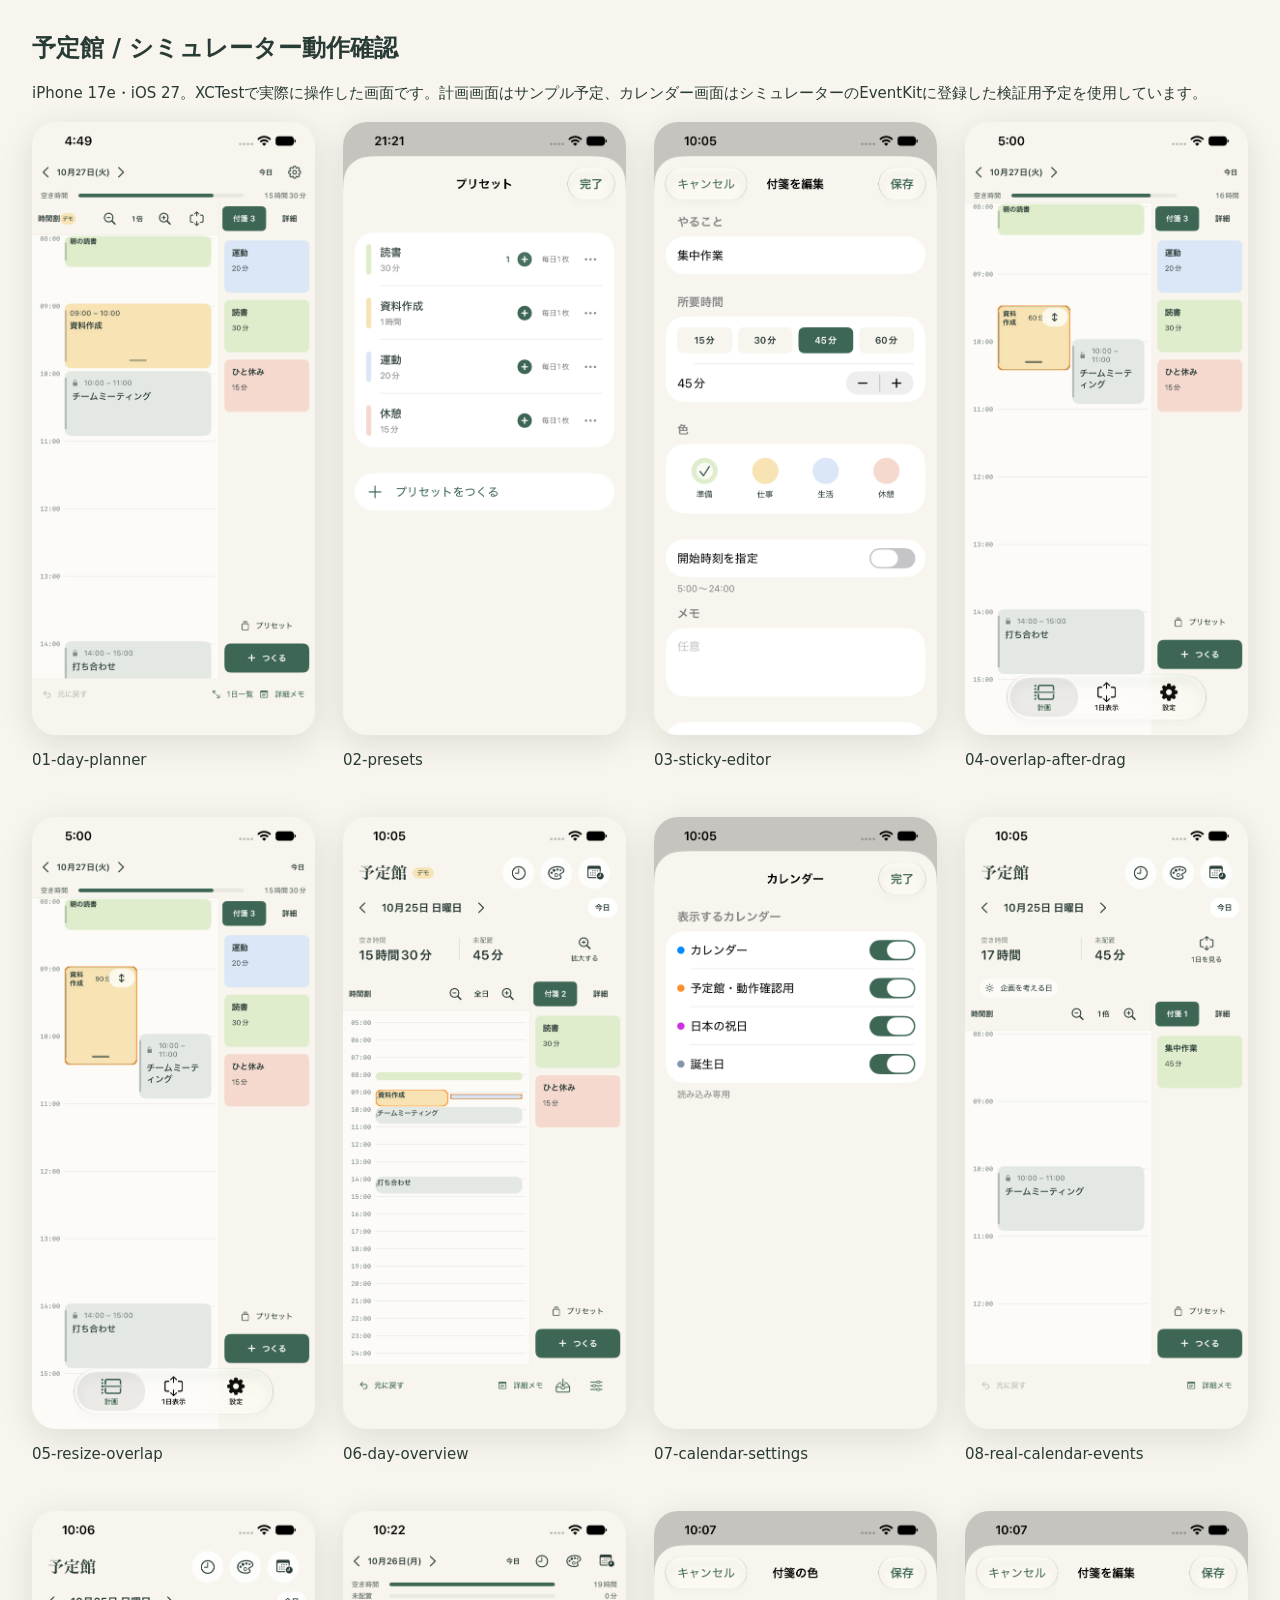
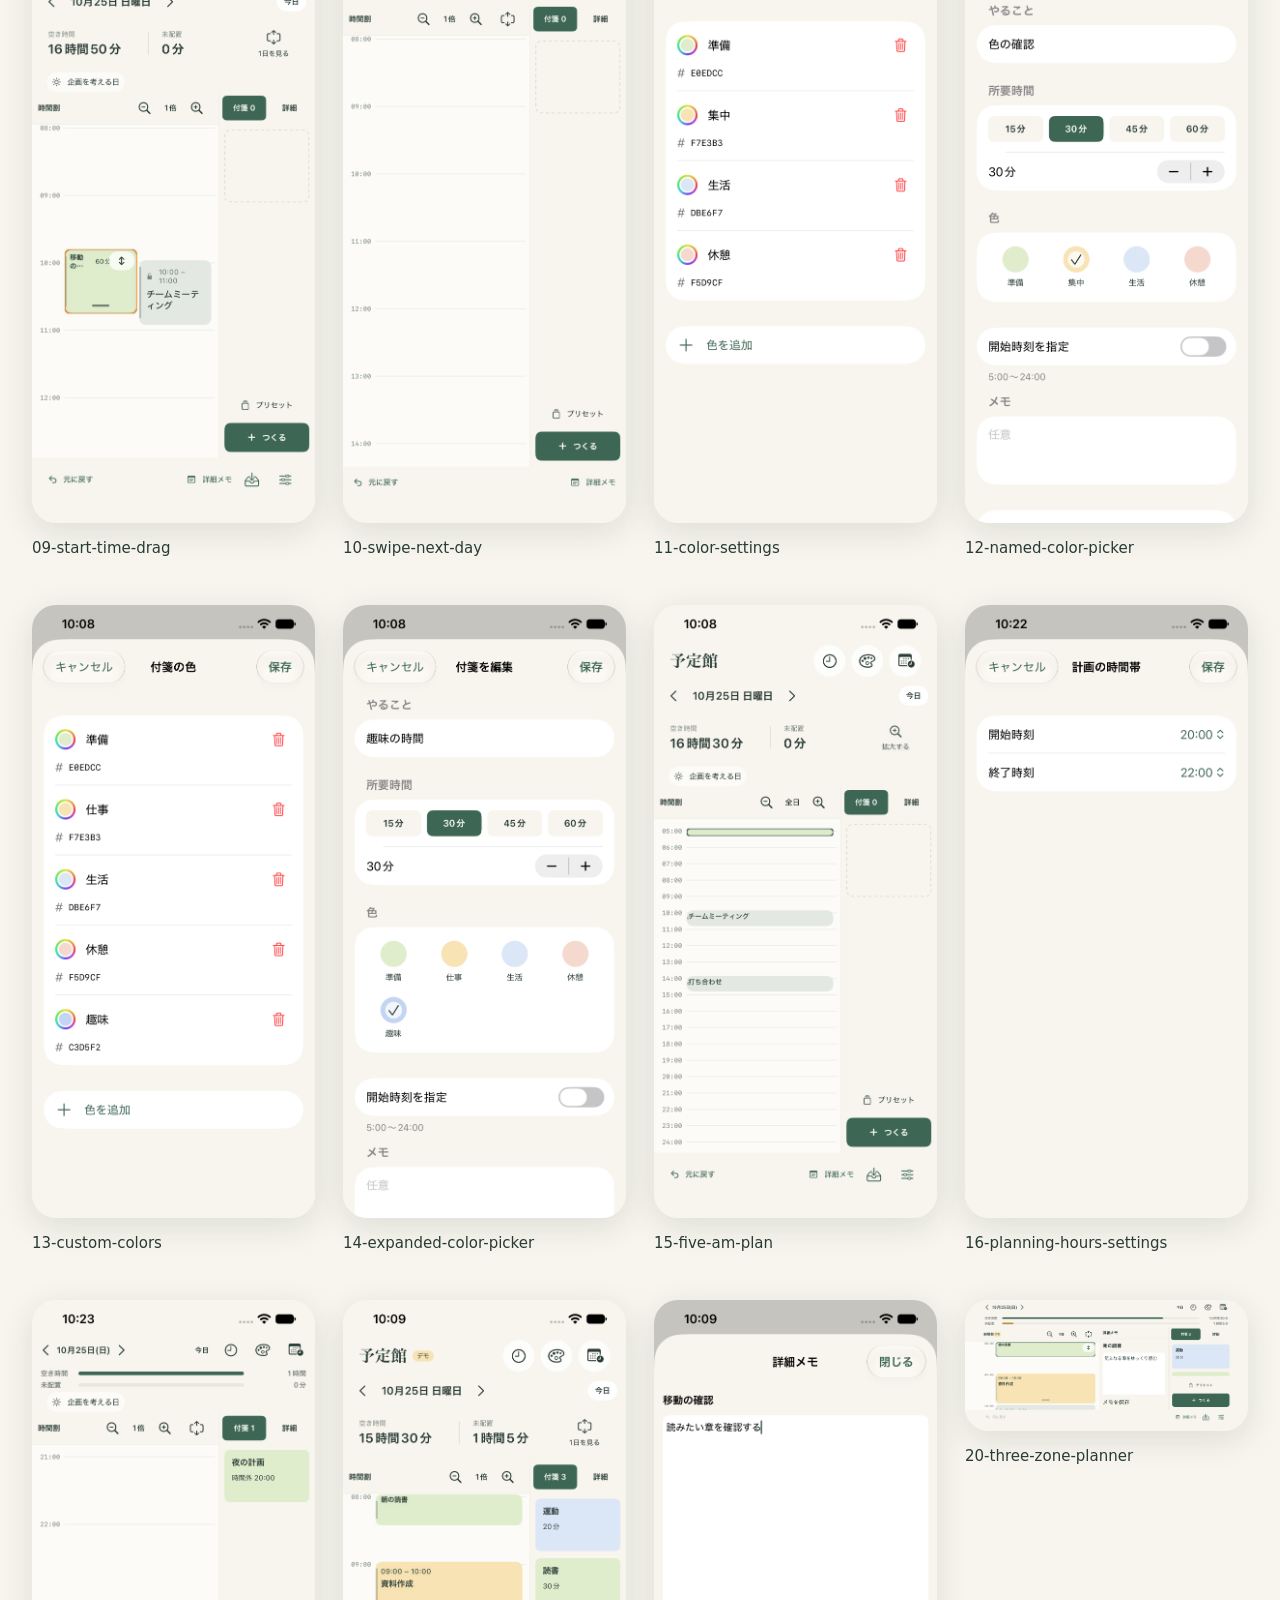
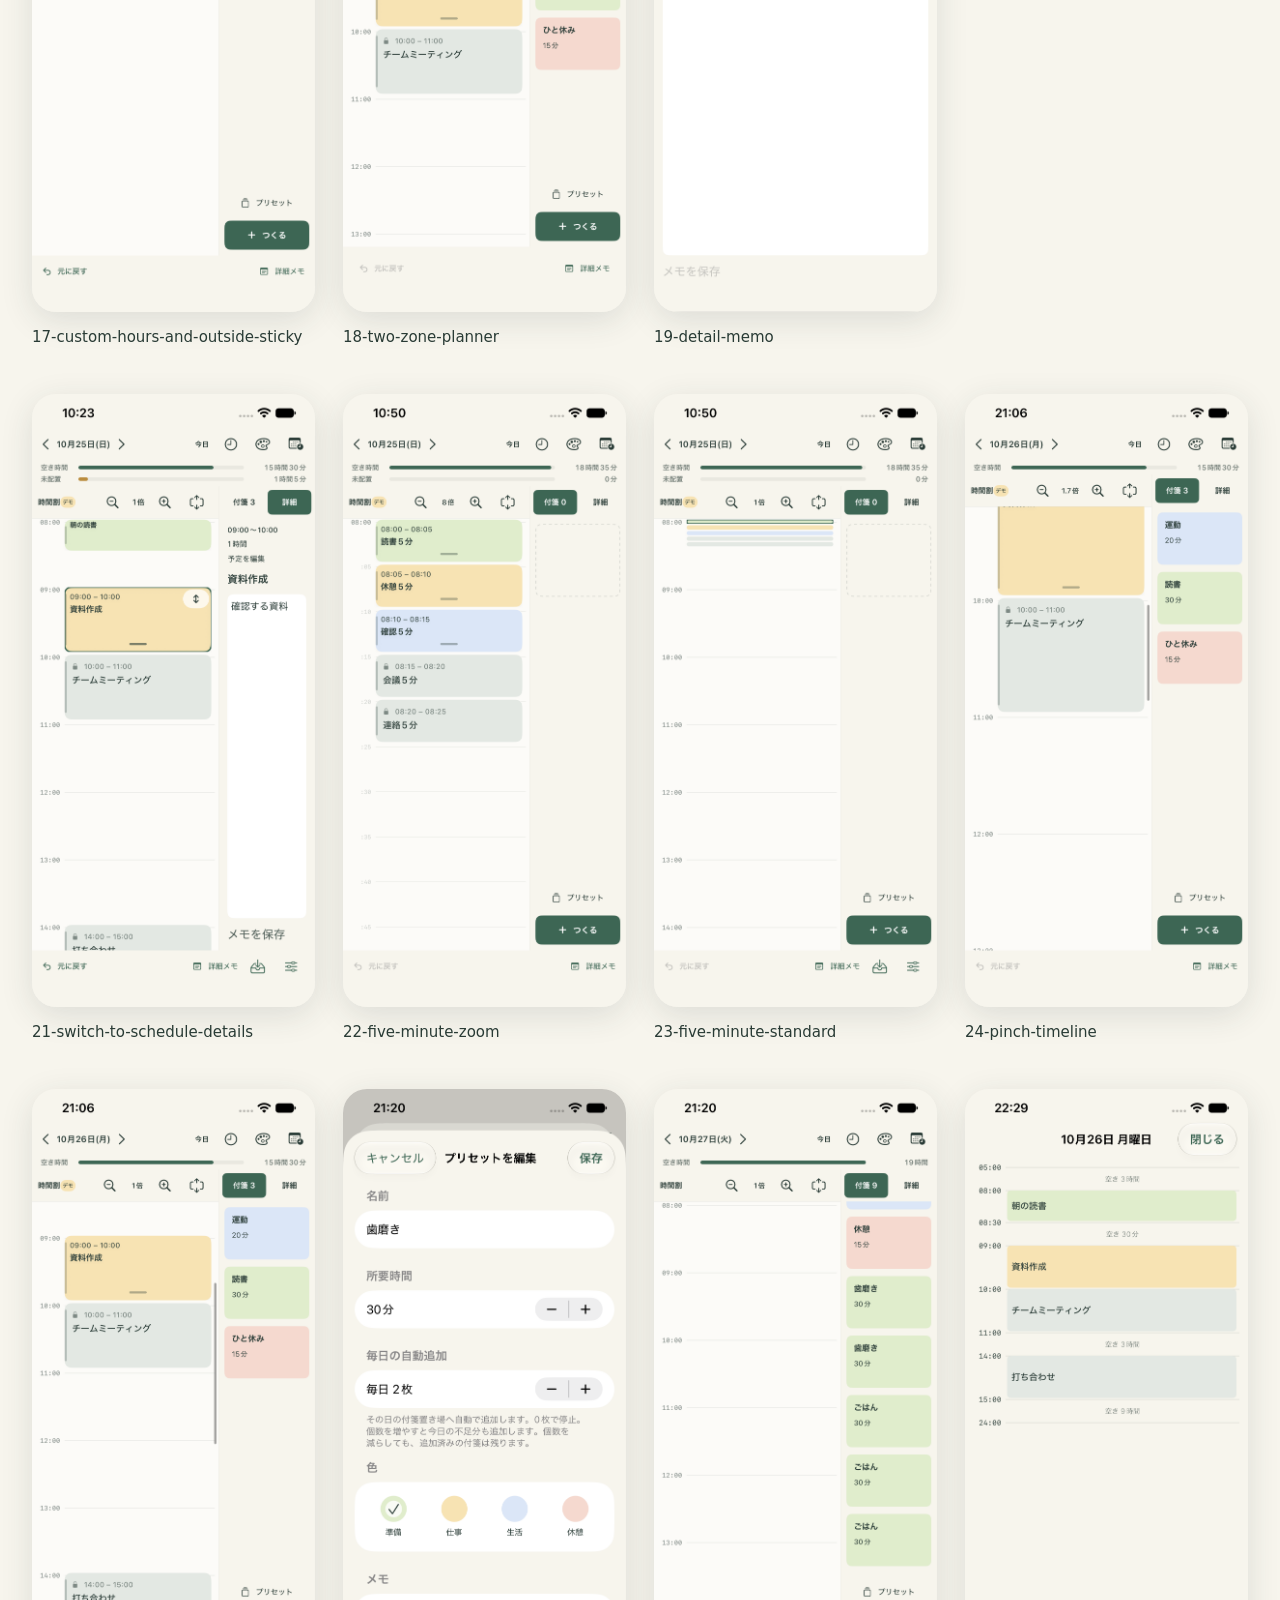
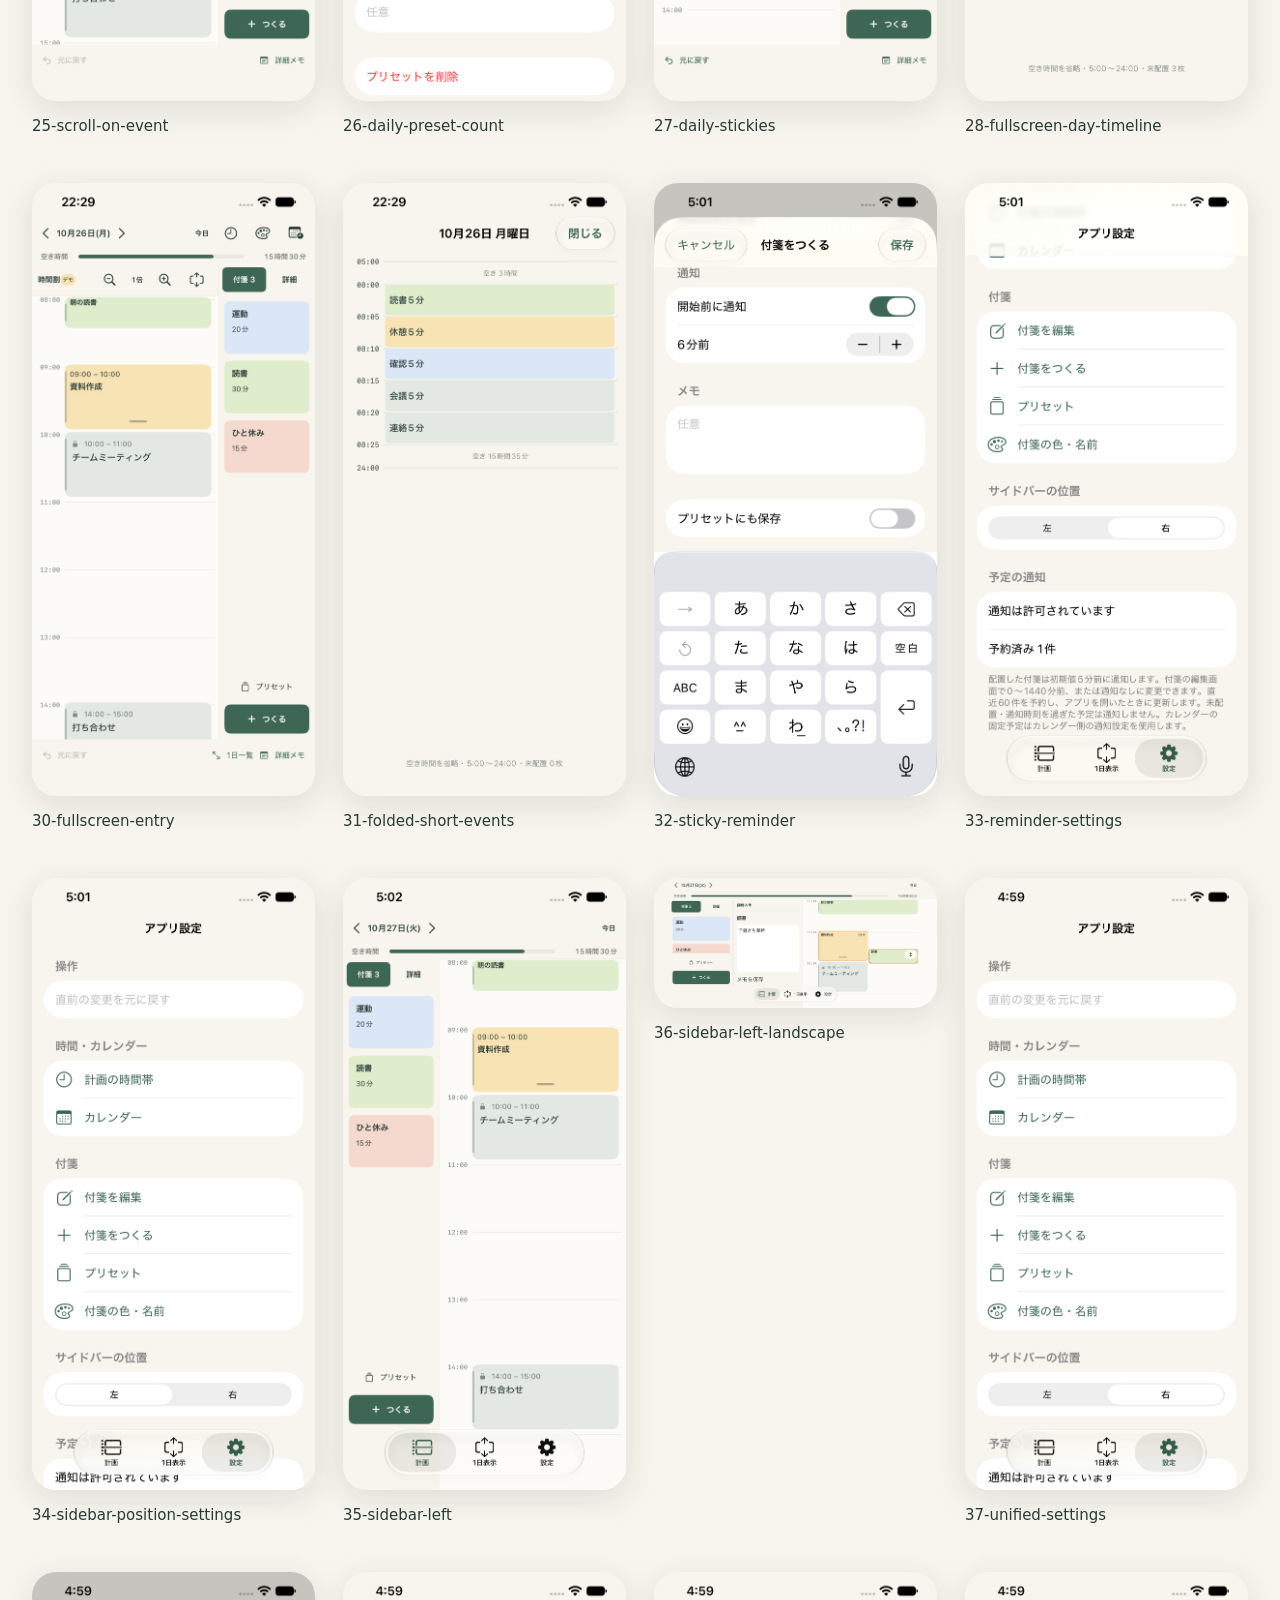
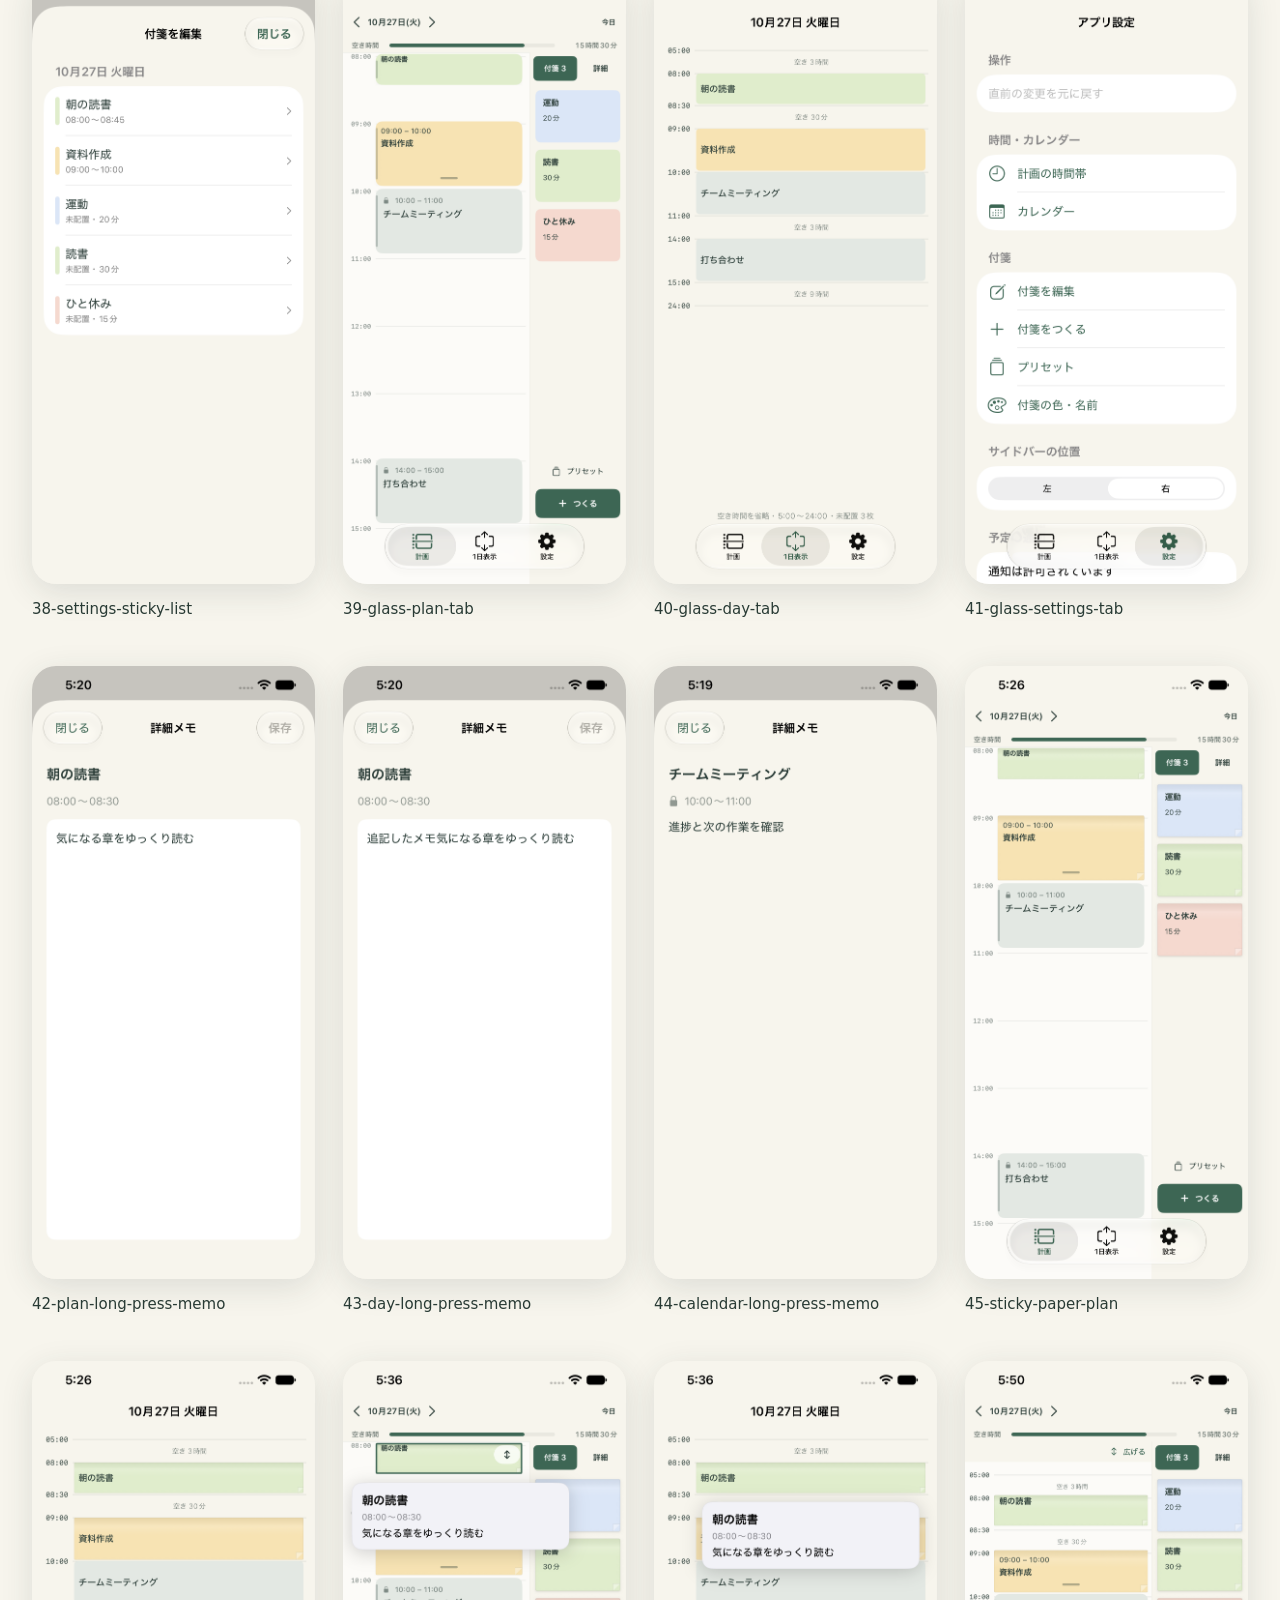
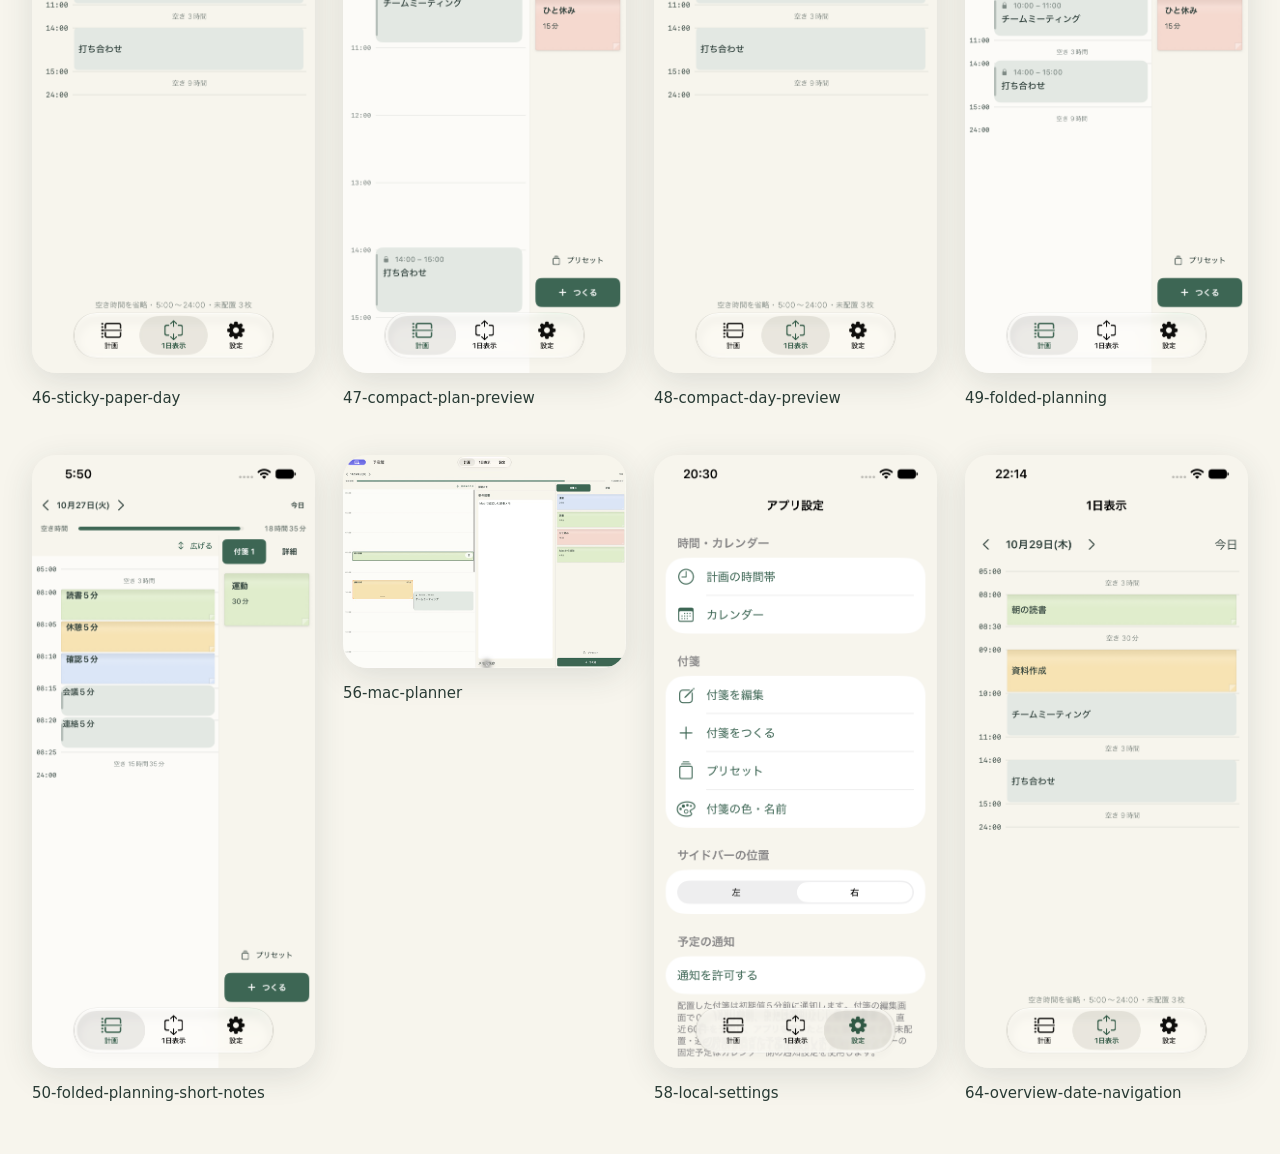
==== docs/screenshots/index.html @ 7cf8bd14 "Add date navigation to full-day schedule (issue 52)" ====
<!doctype html><html lang="ja"><meta charset="utf-8"><meta name="viewport" content="width=device-width,initial-scale=1"><title>予定館・実機能確認</title><style>body{background:#f7f5ed;color:#293b35;font:15px system-ui;margin:32px}h1{font-size:24px}.grid{display:grid;grid-template-columns:repeat(auto-fit,minmax(240px,1fr));gap:28px}figure{margin:0}img{width:100%;max-width:390px;border-radius:24px;box-shadow:0 8px 32px #293b3520}figcaption{margin:12px 0 20px}p{line-height:1.8}</style><h1>予定館 / シミュレーター動作確認</h1><p>iPhone 17e・iOS 27。XCTestで実際に操作した画面です。計画画面はサンプル予定、カレンダー画面はシミュレーターのEventKitに登録した検証用予定を使用しています。</p><div class="grid"><figure><a href="01-day-planner.png"><img src="01-day-planner.png" alt="01-day-planner"></a><figcaption>01-day-planner</figcaption></figure><figure><a href="02-presets.png"><img src="02-presets.png" alt="02-presets"></a><figcaption>02-presets</figcaption></figure><figure><a href="03-sticky-editor.png"><img src="03-sticky-editor.png" alt="03-sticky-editor"></a><figcaption>03-sticky-editor</figcaption></figure><figure><a href="04-overlap-after-drag.png"><img src="04-overlap-after-drag.png" alt="04-overlap-after-drag"></a><figcaption>04-overlap-after-drag</figcaption></figure><figure><a href="05-resize-overlap.png"><img src="05-resize-overlap.png" alt="05-resize-overlap"></a><figcaption>05-resize-overlap</figcaption></figure><figure><a href="06-day-overview.png"><img src="06-day-overview.png" alt="06-day-overview"></a><figcaption>06-day-overview</figcaption></figure><figure><a href="07-calendar-settings.png"><img src="07-calendar-settings.png" alt="07-calendar-settings"></a><figcaption>07-calendar-settings</figcaption></figure><figure><a href="08-real-calendar-events.png"><img src="08-real-calendar-events.png" alt="08-real-calendar-events"></a><figcaption>08-real-calendar-events</figcaption></figure><figure><a href="09-start-time-drag.png"><img src="09-start-time-drag.png" alt="09-start-time-drag"></a><figcaption>09-start-time-drag</figcaption></figure><figure><a href="10-swipe-next-day.png"><img src="10-swipe-next-day.png" alt="10-swipe-next-day"></a><figcaption>10-swipe-next-day</figcaption></figure><figure><a href="11-color-settings.png"><img src="11-color-settings.png" alt="11-color-settings"></a><figcaption>11-color-settings</figcaption></figure><figure><a href="12-named-color-picker.png"><img src="12-named-color-picker.png" alt="12-named-color-picker"></a><figcaption>12-named-color-picker</figcaption></figure><figure><a href="13-custom-colors.png"><img src="13-custom-colors.png" alt="13-custom-colors"></a><figcaption>13-custom-colors</figcaption></figure><figure><a href="14-expanded-color-picker.png"><img src="14-expanded-color-picker.png" alt="14-expanded-color-picker"></a><figcaption>14-expanded-color-picker</figcaption></figure><figure><a href="15-five-am-plan.png"><img src="15-five-am-plan.png" alt="15-five-am-plan"></a><figcaption>15-five-am-plan</figcaption></figure><figure><a href="16-planning-hours-settings.png"><img src="16-planning-hours-settings.png" alt="16-planning-hours-settings"></a><figcaption>16-planning-hours-settings</figcaption></figure><figure><a href="17-custom-hours-and-outside-sticky.png"><img src="17-custom-hours-and-outside-sticky.png" alt="17-custom-hours-and-outside-sticky"></a><figcaption>17-custom-hours-and-outside-sticky</figcaption></figure><figure><a href="18-two-zone-planner.png"><img src="18-two-zone-planner.png" alt="18-two-zone-planner"></a><figcaption>18-two-zone-planner</figcaption></figure><figure><a href="19-detail-memo.png"><img src="19-detail-memo.png" alt="19-detail-memo"></a><figcaption>19-detail-memo</figcaption></figure><figure><a href="20-three-zone-planner.png"><img src="20-three-zone-planner.png" alt="20-three-zone-planner"></a><figcaption>20-three-zone-planner</figcaption></figure><figure><a href="21-switch-to-schedule-details.png"><img src="21-switch-to-schedule-details.png" alt="21-switch-to-schedule-details"></a><figcaption>21-switch-to-schedule-details</figcaption></figure><figure><a href="22-five-minute-zoom.png"><img src="22-five-minute-zoom.png" alt="22-five-minute-zoom"></a><figcaption>22-five-minute-zoom</figcaption></figure><figure><a href="23-five-minute-standard.png"><img src="23-five-minute-standard.png" alt="23-five-minute-standard"></a><figcaption>23-five-minute-standard</figcaption></figure><figure><a href="24-pinch-timeline.png"><img src="24-pinch-timeline.png" alt="24-pinch-timeline"></a><figcaption>24-pinch-timeline</figcaption></figure><figure><a href="25-scroll-on-event.png"><img src="25-scroll-on-event.png" alt="25-scroll-on-event"></a><figcaption>25-scroll-on-event</figcaption></figure><figure><a href="26-daily-preset-count.png"><img src="26-daily-preset-count.png" alt="26-daily-preset-count"></a><figcaption>26-daily-preset-count</figcaption></figure><figure><a href="27-daily-stickies.png"><img src="27-daily-stickies.png" alt="27-daily-stickies"></a><figcaption>27-daily-stickies</figcaption></figure><figure><a href="28-fullscreen-day-timeline.png"><img src="28-fullscreen-day-timeline.png" alt="28-fullscreen-day-timeline"></a><figcaption>28-fullscreen-day-timeline</figcaption></figure><figure><a href="30-fullscreen-entry.png"><img src="30-fullscreen-entry.png" alt="30-fullscreen-entry"></a><figcaption>30-fullscreen-entry</figcaption></figure><figure><a href="31-folded-short-events.png"><img src="31-folded-short-events.png" alt="31-folded-short-events"></a><figcaption>31-folded-short-events</figcaption></figure><figure><a href="32-sticky-reminder.png"><img src="32-sticky-reminder.png" alt="32-sticky-reminder"></a><figcaption>32-sticky-reminder</figcaption></figure><figure><a href="33-reminder-settings.png"><img src="33-reminder-settings.png" alt="33-reminder-settings"></a><figcaption>33-reminder-settings</figcaption></figure><figure><a href="34-sidebar-position-settings.png"><img src="34-sidebar-position-settings.png" alt="34-sidebar-position-settings"></a><figcaption>34-sidebar-position-settings</figcaption></figure><figure><a href="35-sidebar-left.png"><img src="35-sidebar-left.png" alt="35-sidebar-left"></a><figcaption>35-sidebar-left</figcaption></figure><figure><a href="36-sidebar-left-landscape.png"><img src="36-sidebar-left-landscape.png" alt="36-sidebar-left-landscape"></a><figcaption>36-sidebar-left-landscape</figcaption></figure><figure><a href="37-unified-settings.png"><img src="37-unified-settings.png" alt="37-unified-settings"></a><figcaption>37-unified-settings</figcaption></figure><figure><a href="38-settings-sticky-list.png"><img src="38-settings-sticky-list.png" alt="38-settings-sticky-list"></a><figcaption>38-settings-sticky-list</figcaption></figure><figure><a href="39-glass-plan-tab.png"><img src="39-glass-plan-tab.png" alt="39-glass-plan-tab"></a><figcaption>39-glass-plan-tab</figcaption></figure><figure><a href="40-glass-day-tab.png"><img src="40-glass-day-tab.png" alt="40-glass-day-tab"></a><figcaption>40-glass-day-tab</figcaption></figure><figure><a href="41-glass-settings-tab.png"><img src="41-glass-settings-tab.png" alt="41-glass-settings-tab"></a><figcaption>41-glass-settings-tab</figcaption></figure><figure><a href="42-plan-long-press-memo.png"><img src="42-plan-long-press-memo.png" alt="42-plan-long-press-memo"></a><figcaption>42-plan-long-press-memo</figcaption></figure><figure><a href="43-day-long-press-memo.png"><img src="43-day-long-press-memo.png" alt="43-day-long-press-memo"></a><figcaption>43-day-long-press-memo</figcaption></figure><figure><a href="44-calendar-long-press-memo.png"><img src="44-calendar-long-press-memo.png" alt="44-calendar-long-press-memo"></a><figcaption>44-calendar-long-press-memo</figcaption></figure><figure><a href="45-sticky-paper-plan.png"><img src="45-sticky-paper-plan.png" alt="45-sticky-paper-plan"></a><figcaption>45-sticky-paper-plan</figcaption></figure><figure><a href="46-sticky-paper-day.png"><img src="46-sticky-paper-day.png" alt="46-sticky-paper-day"></a><figcaption>46-sticky-paper-day</figcaption></figure><figure><a href="47-compact-plan-preview.png"><img src="47-compact-plan-preview.png" alt="47-compact-plan-preview"></a><figcaption>47-compact-plan-preview</figcaption></figure><figure><a href="48-compact-day-preview.png"><img src="48-compact-day-preview.png" alt="48-compact-day-preview"></a><figcaption>48-compact-day-preview</figcaption></figure><figure><a href="49-folded-planning.png"><img src="49-folded-planning.png" alt="49-folded-planning"></a><figcaption>49-folded-planning</figcaption></figure><figure><a href="50-folded-planning-short-notes.png"><img src="50-folded-planning-short-notes.png" alt="50-folded-planning-short-notes"></a><figcaption>50-folded-planning-short-notes</figcaption></figure><figure><a href="56-mac-planner.png"><img src="56-mac-planner.png" alt="56-mac-planner"></a><figcaption>56-mac-planner</figcaption></figure><figure><a href="58-local-settings.png"><img src="58-local-settings.png" alt="58-local-settings"></a><figcaption>58-local-settings</figcaption></figure><figure><a href="64-overview-date-navigation.png"><img src="64-overview-date-navigation.png" alt="64-overview-date-navigation"></a><figcaption>64-overview-date-navigation</figcaption></figure></div></html>
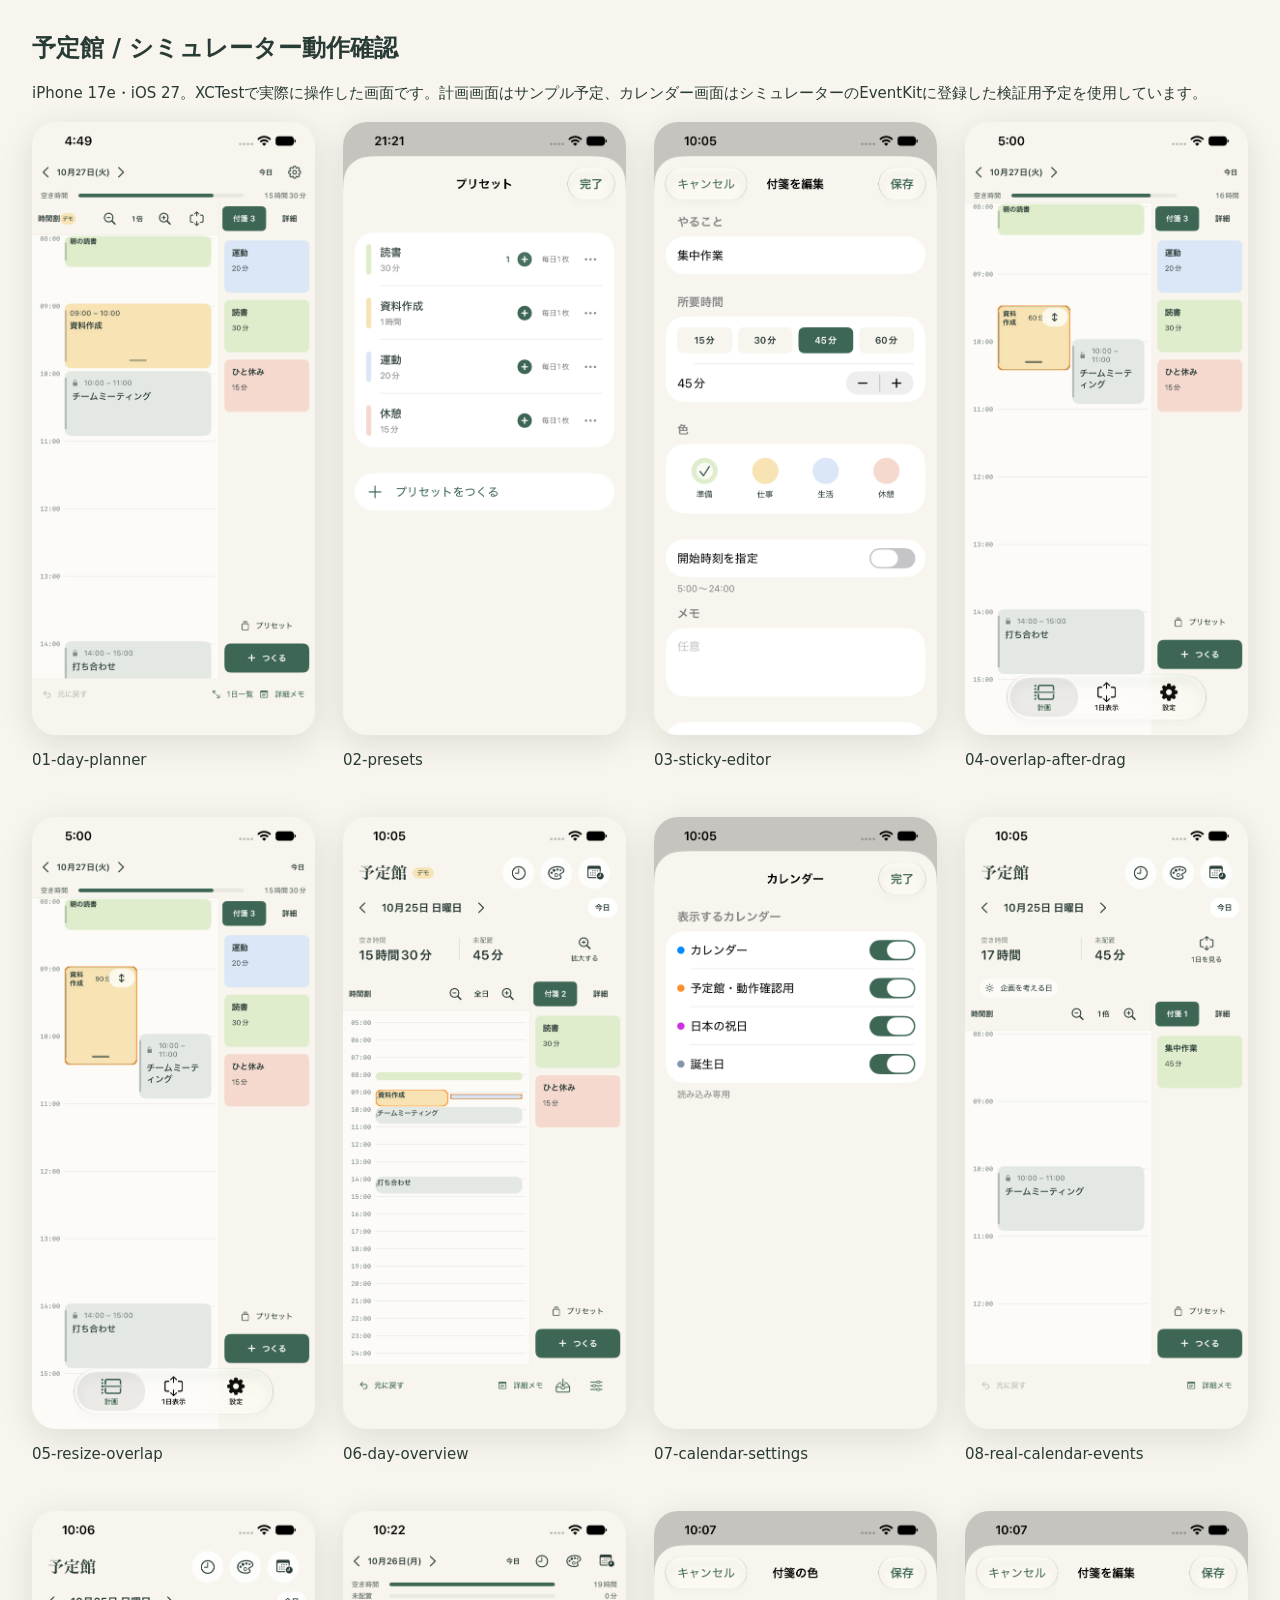
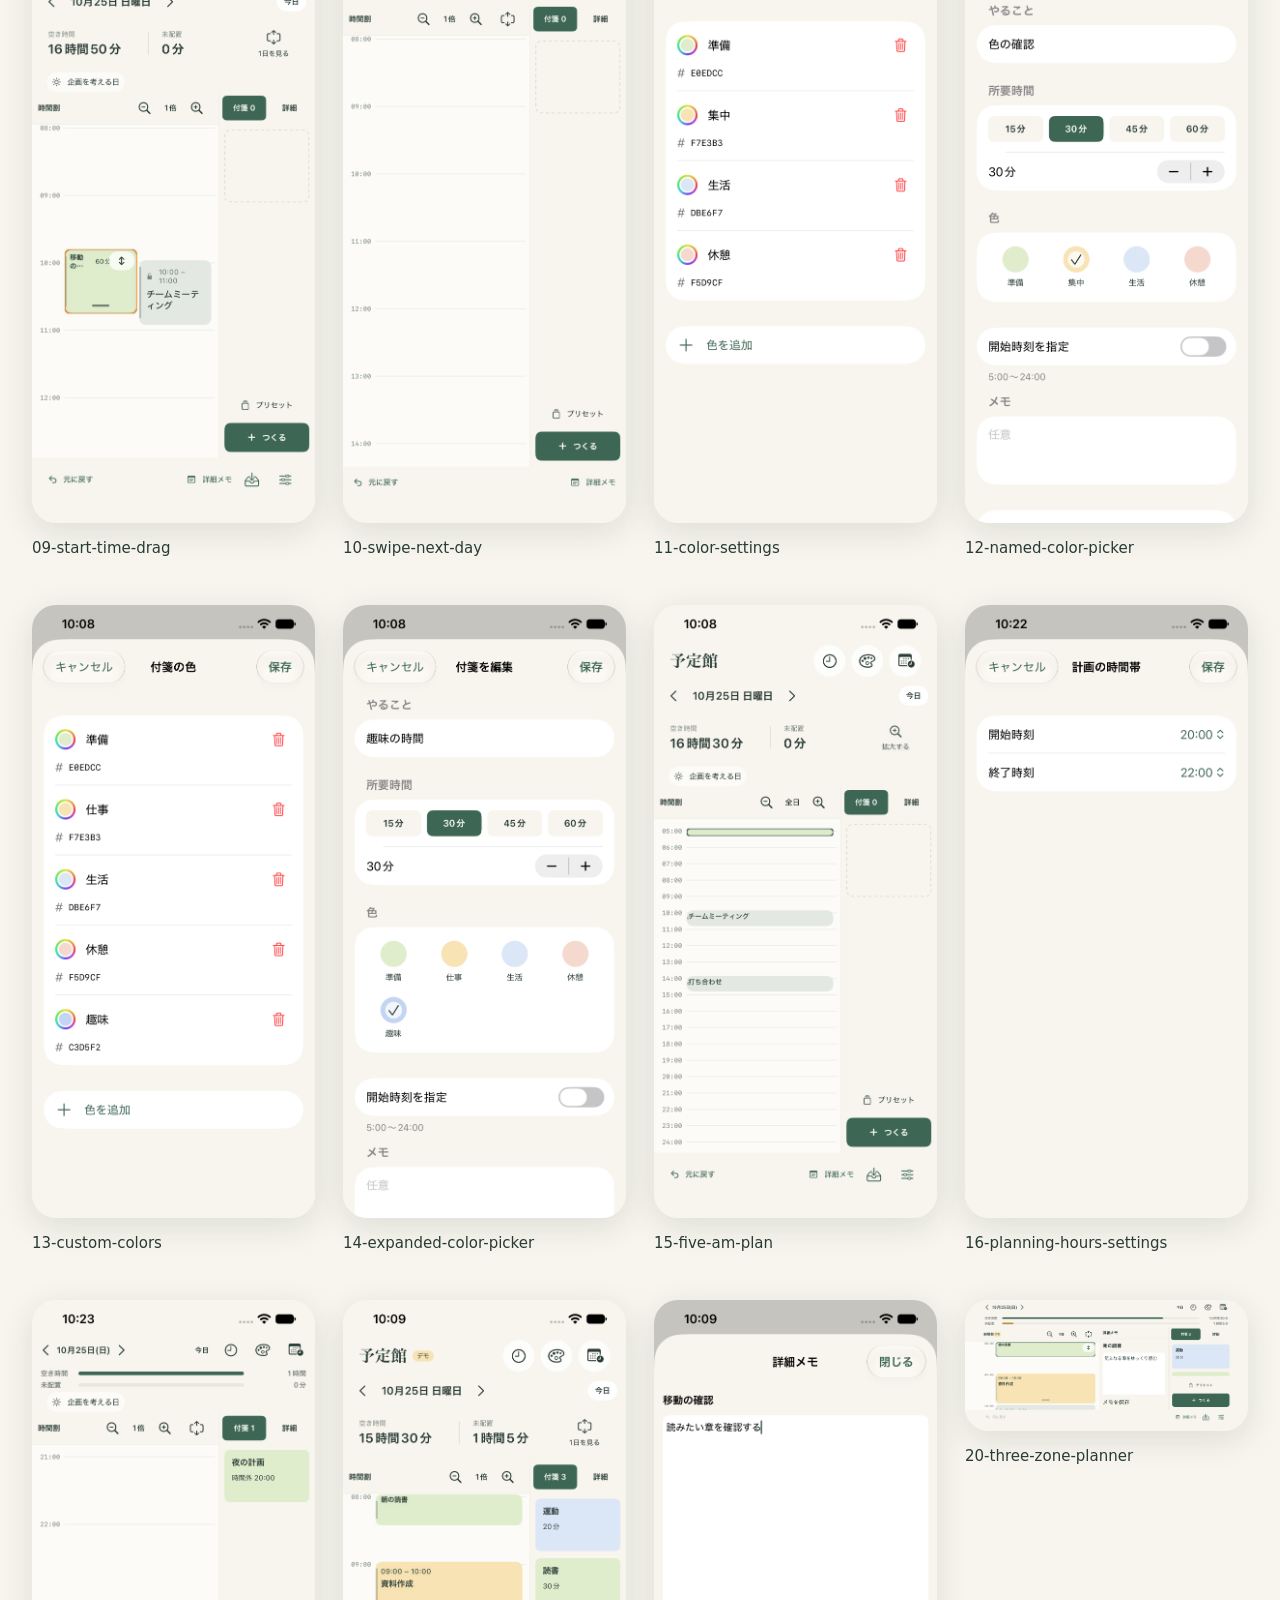
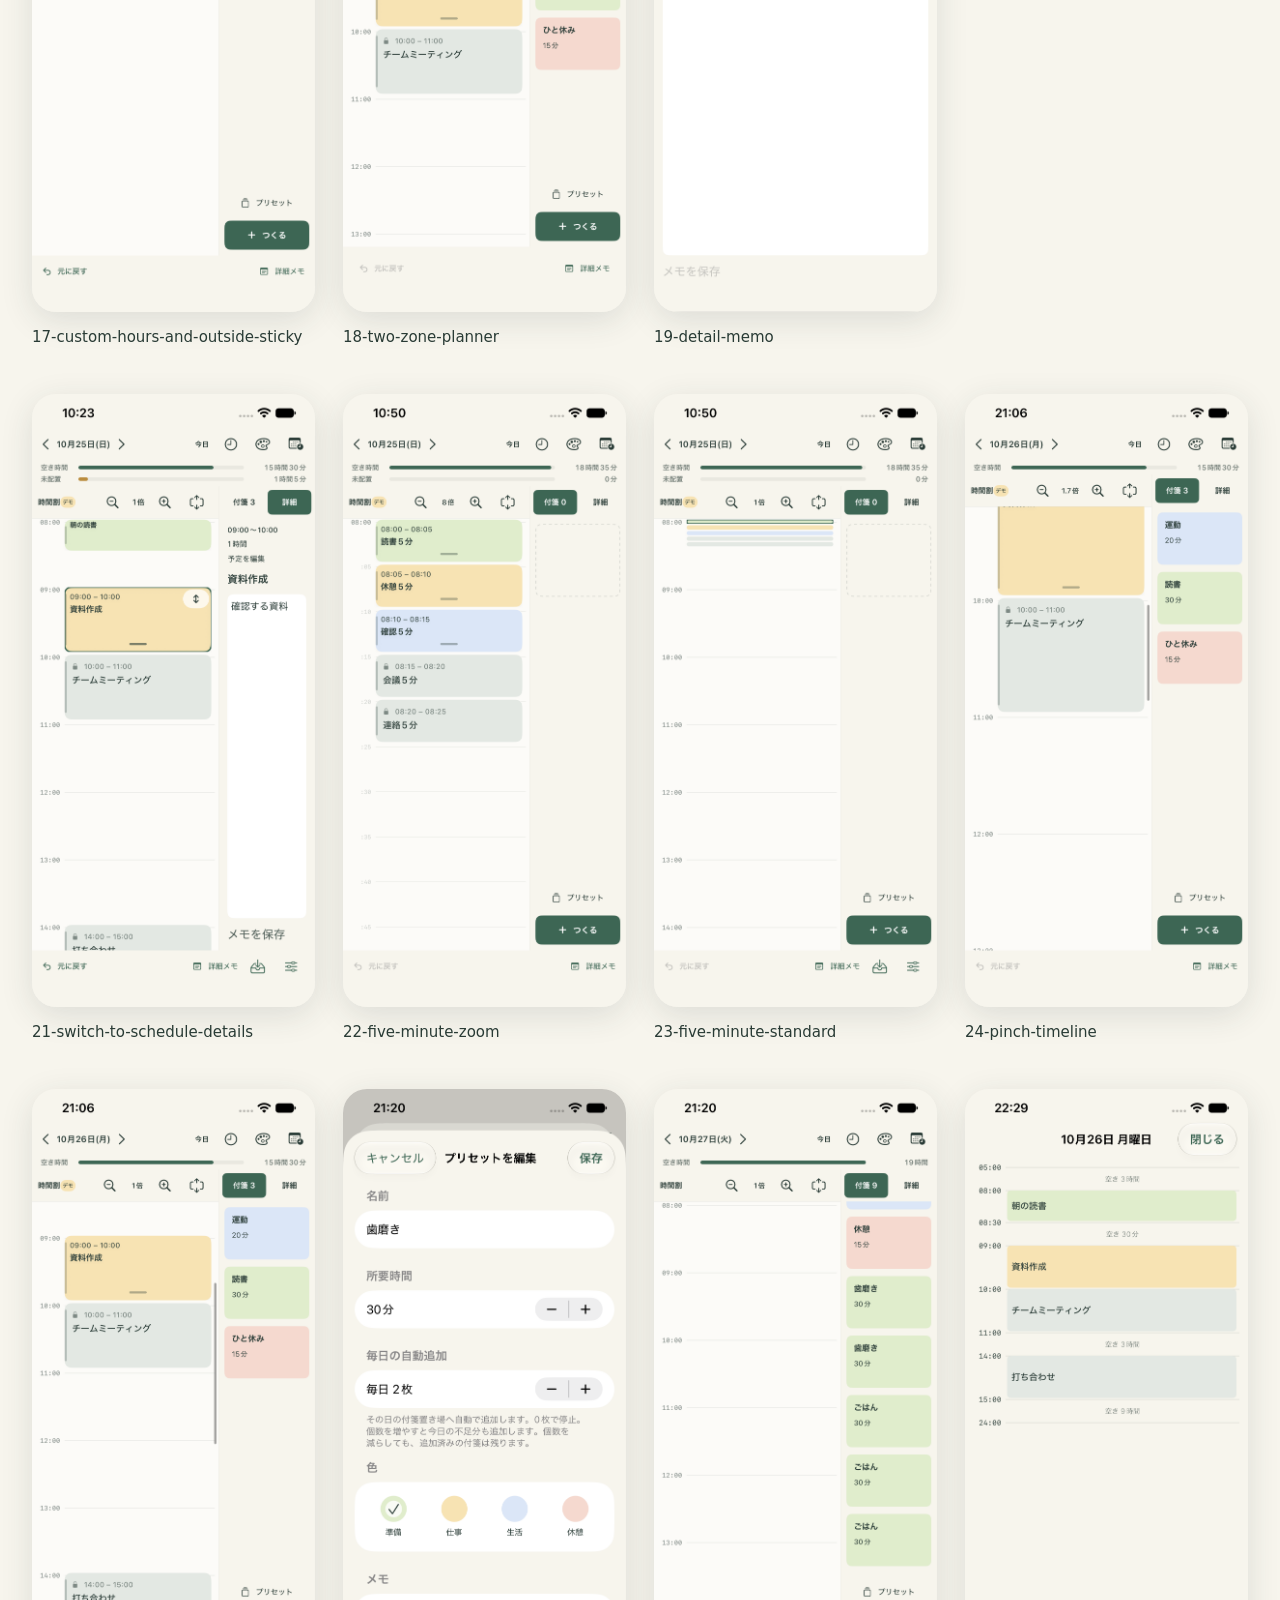
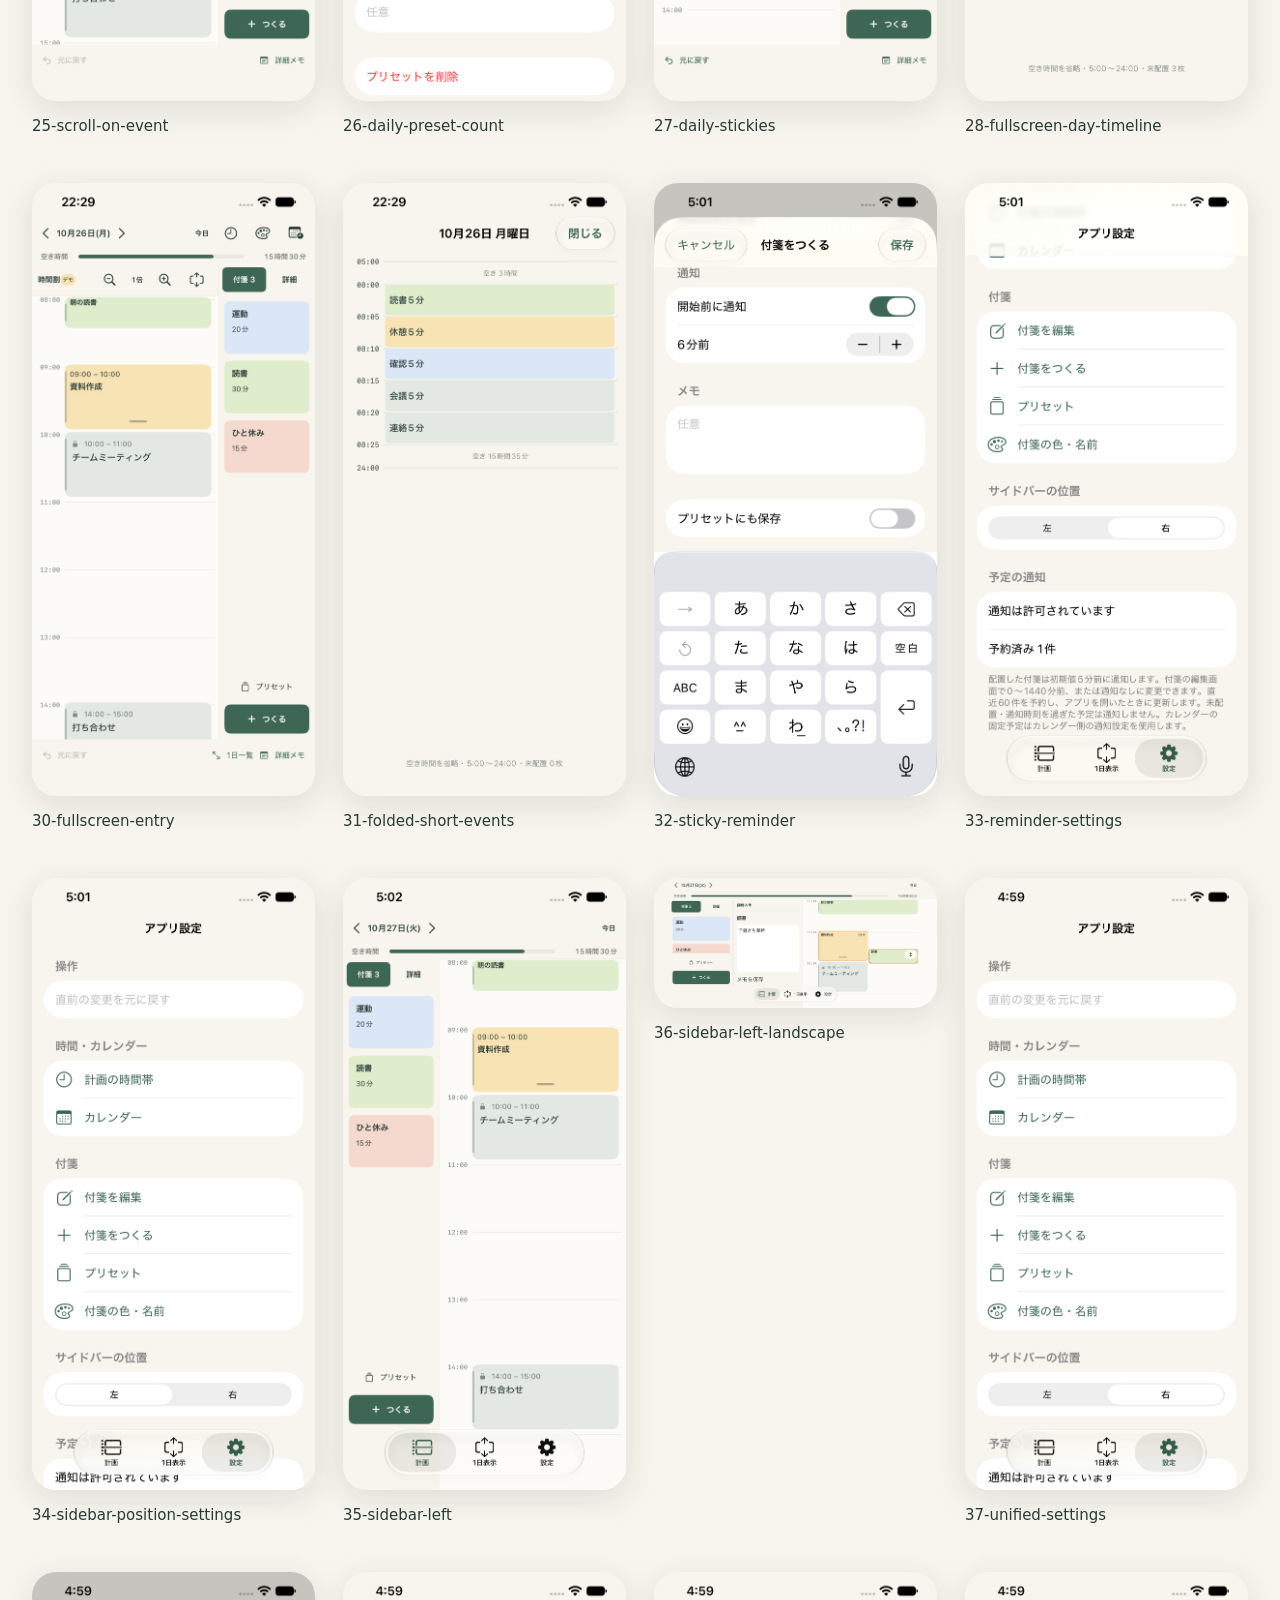
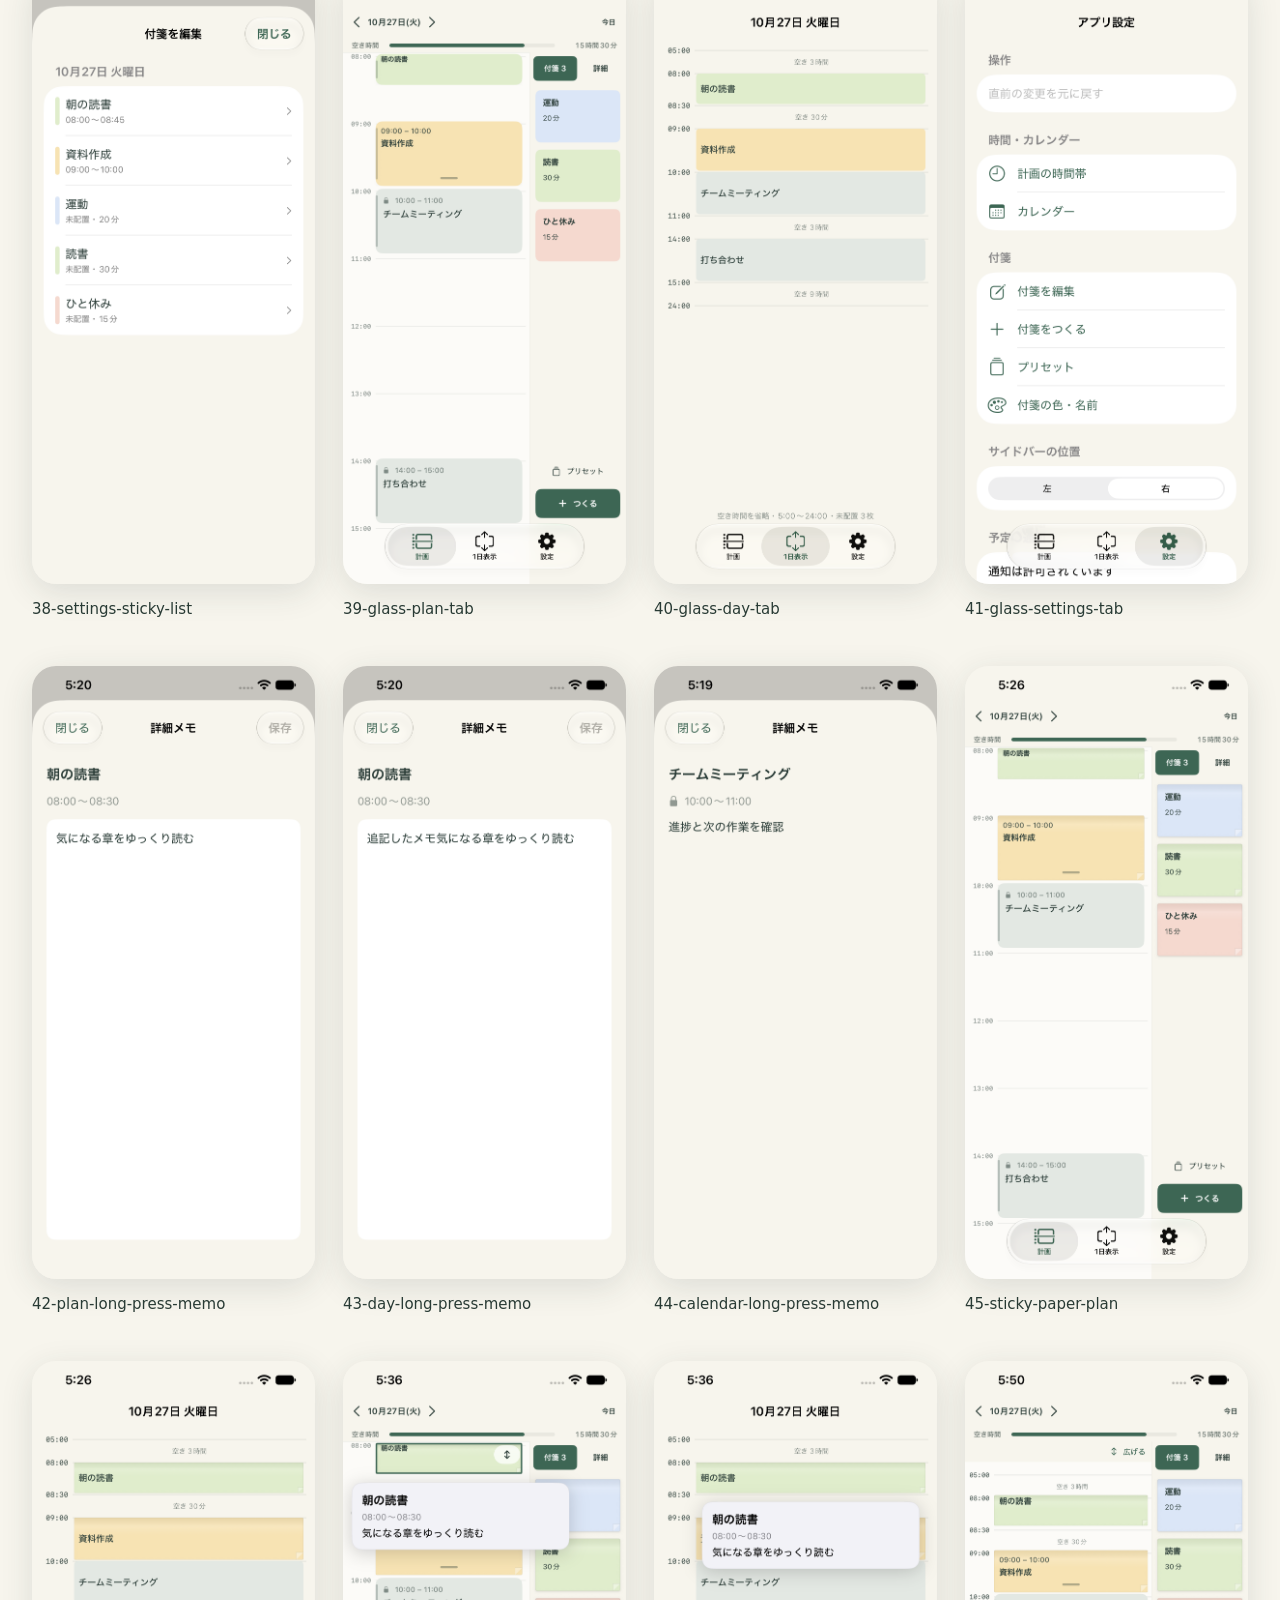
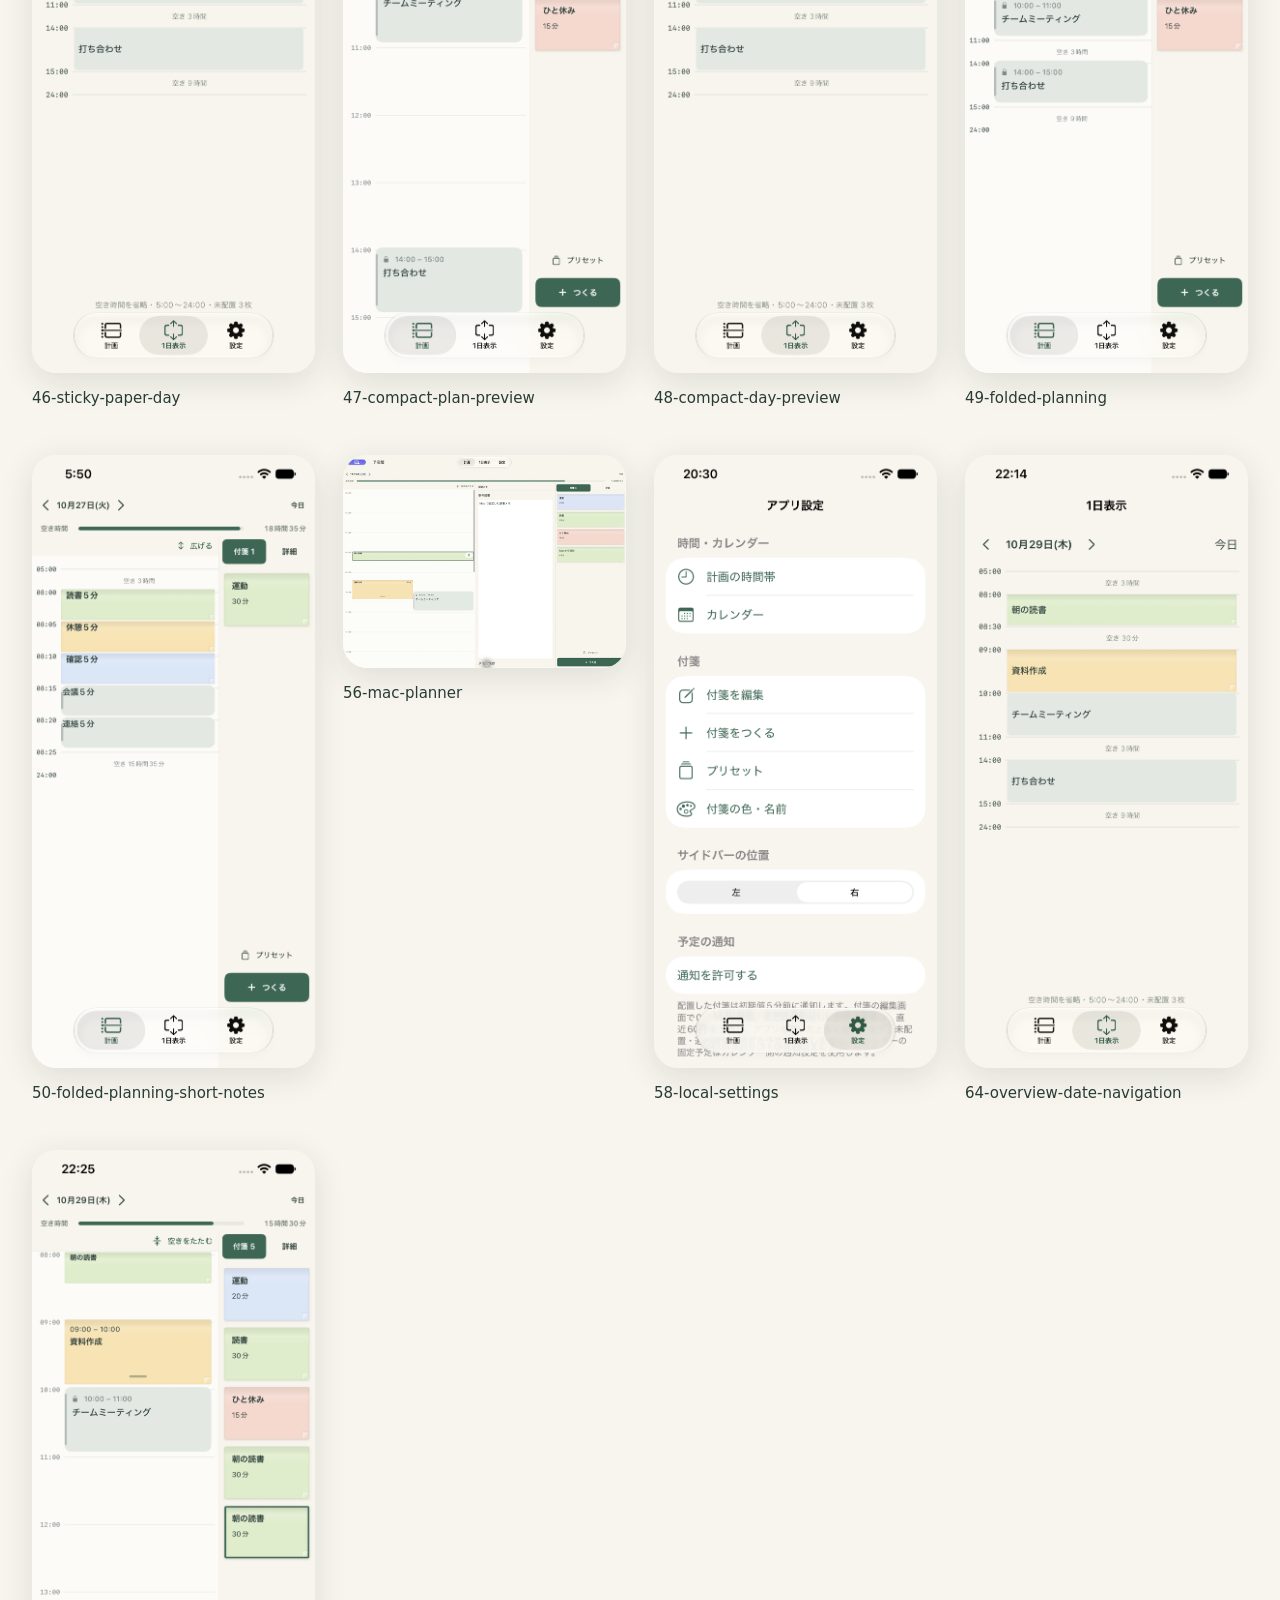
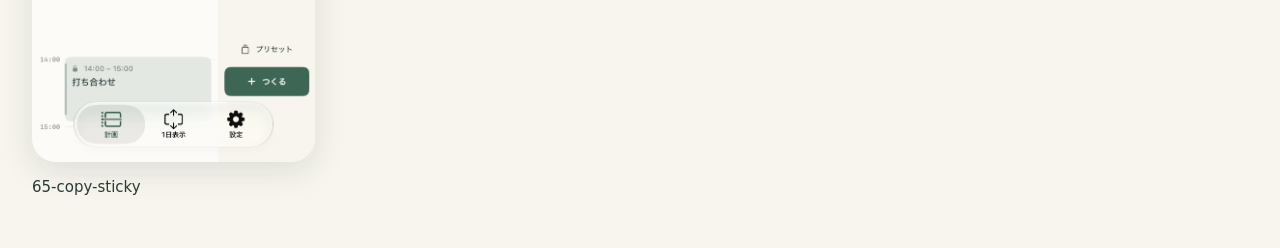
==== commit 0f3feb4a: "Copy scheduled and inbox stickies from hold actions (issue 53)" ====
--- a/docs/screenshots/index.html
+++ b/docs/screenshots/index.html
@@ -1 +1 @@
-<!doctype html><html lang="ja"><meta charset="utf-8"><meta name="viewport" content="width=device-width,initial-scale=1"><title>予定館・実機能確認</title><style>body{background:#f7f5ed;color:#293b35;font:15px system-ui;margin:32px}h1{font-size:24px}.grid{display:grid;grid-template-columns:repeat(auto-fit,minmax(240px,1fr));gap:28px}figure{margin:0}img{width:100%;max-width:390px;border-radius:24px;box-shadow:0 8px 32px #293b3520}figcaption{margin:12px 0 20px}p{line-height:1.8}</style><h1>予定館 / シミュレーター動作確認</h1><p>iPhone 17e・iOS 27。XCTestで実際に操作した画面です。計画画面はサンプル予定、カレンダー画面はシミュレーターのEventKitに登録した検証用予定を使用しています。</p><div class="grid"><figure><a href="01-day-planner.png"><img src="01-day-planner.png" alt="01-day-planner"></a><figcaption>01-day-planner</figcaption></figure><figure><a href="02-presets.png"><img src="02-presets.png" alt="02-presets"></a><figcaption>02-presets</figcaption></figure><figure><a href="03-sticky-editor.png"><img src="03-sticky-editor.png" alt="03-sticky-editor"></a><figcaption>03-sticky-editor</figcaption></figure><figure><a href="04-overlap-after-drag.png"><img src="04-overlap-after-drag.png" alt="04-overlap-after-drag"></a><figcaption>04-overlap-after-drag</figcaption></figure><figure><a href="05-resize-overlap.png"><img src="05-resize-overlap.png" alt="05-resize-overlap"></a><figcaption>05-resize-overlap</figcaption></figure><figure><a href="06-day-overview.png"><img src="06-day-overview.png" alt="06-day-overview"></a><figcaption>06-day-overview</figcaption></figure><figure><a href="07-calendar-settings.png"><img src="07-calendar-settings.png" alt="07-calendar-settings"></a><figcaption>07-calendar-settings</figcaption></figure><figure><a href="08-real-calendar-events.png"><img src="08-real-calendar-events.png" alt="08-real-calendar-events"></a><figcaption>08-real-calendar-events</figcaption></figure><figure><a href="09-start-time-drag.png"><img src="09-start-time-drag.png" alt="09-start-time-drag"></a><figcaption>09-start-time-drag</figcaption></figure><figure><a href="10-swipe-next-day.png"><img src="10-swipe-next-day.png" alt="10-swipe-next-day"></a><figcaption>10-swipe-next-day</figcaption></figure><figure><a href="11-color-settings.png"><img src="11-color-settings.png" alt="11-color-settings"></a><figcaption>11-color-settings</figcaption></figure><figure><a href="12-named-color-picker.png"><img src="12-named-color-picker.png" alt="12-named-color-picker"></a><figcaption>12-named-color-picker</figcaption></figure><figure><a href="13-custom-colors.png"><img src="13-custom-colors.png" alt="13-custom-colors"></a><figcaption>13-custom-colors</figcaption></figure><figure><a href="14-expanded-color-picker.png"><img src="14-expanded-color-picker.png" alt="14-expanded-color-picker"></a><figcaption>14-expanded-color-picker</figcaption></figure><figure><a href="15-five-am-plan.png"><img src="15-five-am-plan.png" alt="15-five-am-plan"></a><figcaption>15-five-am-plan</figcaption></figure><figure><a href="16-planning-hours-settings.png"><img src="16-planning-hours-settings.png" alt="16-planning-hours-settings"></a><figcaption>16-planning-hours-settings</figcaption></figure><figure><a href="17-custom-hours-and-outside-sticky.png"><img src="17-custom-hours-and-outside-sticky.png" alt="17-custom-hours-and-outside-sticky"></a><figcaption>17-custom-hours-and-outside-sticky</figcaption></figure><figure><a href="18-two-zone-planner.png"><img src="18-two-zone-planner.png" alt="18-two-zone-planner"></a><figcaption>18-two-zone-planner</figcaption></figure><figure><a href="19-detail-memo.png"><img src="19-detail-memo.png" alt="19-detail-memo"></a><figcaption>19-detail-memo</figcaption></figure><figure><a href="20-three-zone-planner.png"><img src="20-three-zone-planner.png" alt="20-three-zone-planner"></a><figcaption>20-three-zone-planner</figcaption></figure><figure><a href="21-switch-to-schedule-details.png"><img src="21-switch-to-schedule-details.png" alt="21-switch-to-schedule-details"></a><figcaption>21-switch-to-schedule-details</figcaption></figure><figure><a href="22-five-minute-zoom.png"><img src="22-five-minute-zoom.png" alt="22-five-minute-zoom"></a><figcaption>22-five-minute-zoom</figcaption></figure><figure><a href="23-five-minute-standard.png"><img src="23-five-minute-standard.png" alt="23-five-minute-standard"></a><figcaption>23-five-minute-standard</figcaption></figure><figure><a href="24-pinch-timeline.png"><img src="24-pinch-timeline.png" alt="24-pinch-timeline"></a><figcaption>24-pinch-timeline</figcaption></figure><figure><a href="25-scroll-on-event.png"><img src="25-scroll-on-event.png" alt="25-scroll-on-event"></a><figcaption>25-scroll-on-event</figcaption></figure><figure><a href="26-daily-preset-count.png"><img src="26-daily-preset-count.png" alt="26-daily-preset-count"></a><figcaption>26-daily-preset-count</figcaption></figure><figure><a href="27-daily-stickies.png"><img src="27-daily-stickies.png" alt="27-daily-stickies"></a><figcaption>27-daily-stickies</figcaption></figure><figure><a href="28-fullscreen-day-timeline.png"><img src="28-fullscreen-day-timeline.png" alt="28-fullscreen-day-timeline"></a><figcaption>28-fullscreen-day-timeline</figcaption></figure><figure><a href="30-fullscreen-entry.png"><img src="30-fullscreen-entry.png" alt="30-fullscreen-entry"></a><figcaption>30-fullscreen-entry</figcaption></figure><figure><a href="31-folded-short-events.png"><img src="31-folded-short-events.png" alt="31-folded-short-events"></a><figcaption>31-folded-short-events</figcaption></figure><figure><a href="32-sticky-reminder.png"><img src="32-sticky-reminder.png" alt="32-sticky-reminder"></a><figcaption>32-sticky-reminder</figcaption></figure><figure><a href="33-reminder-settings.png"><img src="33-reminder-settings.png" alt="33-reminder-settings"></a><figcaption>33-reminder-settings</figcaption></figure><figure><a href="34-sidebar-position-settings.png"><img src="34-sidebar-position-settings.png" alt="34-sidebar-position-settings"></a><figcaption>34-sidebar-position-settings</figcaption></figure><figure><a href="35-sidebar-left.png"><img src="35-sidebar-left.png" alt="35-sidebar-left"></a><figcaption>35-sidebar-left</figcaption></figure><figure><a href="36-sidebar-left-landscape.png"><img src="36-sidebar-left-landscape.png" alt="36-sidebar-left-landscape"></a><figcaption>36-sidebar-left-landscape</figcaption></figure><figure><a href="37-unified-settings.png"><img src="37-unified-settings.png" alt="37-unified-settings"></a><figcaption>37-unified-settings</figcaption></figure><figure><a href="38-settings-sticky-list.png"><img src="38-settings-sticky-list.png" alt="38-settings-sticky-list"></a><figcaption>38-settings-sticky-list</figcaption></figure><figure><a href="39-glass-plan-tab.png"><img src="39-glass-plan-tab.png" alt="39-glass-plan-tab"></a><figcaption>39-glass-plan-tab</figcaption></figure><figure><a href="40-glass-day-tab.png"><img src="40-glass-day-tab.png" alt="40-glass-day-tab"></a><figcaption>40-glass-day-tab</figcaption></figure><figure><a href="41-glass-settings-tab.png"><img src="41-glass-settings-tab.png" alt="41-glass-settings-tab"></a><figcaption>41-glass-settings-tab</figcaption></figure><figure><a href="42-plan-long-press-memo.png"><img src="42-plan-long-press-memo.png" alt="42-plan-long-press-memo"></a><figcaption>42-plan-long-press-memo</figcaption></figure><figure><a href="43-day-long-press-memo.png"><img src="43-day-long-press-memo.png" alt="43-day-long-press-memo"></a><figcaption>43-day-long-press-memo</figcaption></figure><figure><a href="44-calendar-long-press-memo.png"><img src="44-calendar-long-press-memo.png" alt="44-calendar-long-press-memo"></a><figcaption>44-calendar-long-press-memo</figcaption></figure><figure><a href="45-sticky-paper-plan.png"><img src="45-sticky-paper-plan.png" alt="45-sticky-paper-plan"></a><figcaption>45-sticky-paper-plan</figcaption></figure><figure><a href="46-sticky-paper-day.png"><img src="46-sticky-paper-day.png" alt="46-sticky-paper-day"></a><figcaption>46-sticky-paper-day</figcaption></figure><figure><a href="47-compact-plan-preview.png"><img src="47-compact-plan-preview.png" alt="47-compact-plan-preview"></a><figcaption>47-compact-plan-preview</figcaption></figure><figure><a href="48-compact-day-preview.png"><img src="48-compact-day-preview.png" alt="48-compact-day-preview"></a><figcaption>48-compact-day-preview</figcaption></figure><figure><a href="49-folded-planning.png"><img src="49-folded-planning.png" alt="49-folded-planning"></a><figcaption>49-folded-planning</figcaption></figure><figure><a href="50-folded-planning-short-notes.png"><img src="50-folded-planning-short-notes.png" alt="50-folded-planning-short-notes"></a><figcaption>50-folded-planning-short-notes</figcaption></figure><figure><a href="56-mac-planner.png"><img src="56-mac-planner.png" alt="56-mac-planner"></a><figcaption>56-mac-planner</figcaption></figure><figure><a href="58-local-settings.png"><img src="58-local-settings.png" alt="58-local-settings"></a><figcaption>58-local-settings</figcaption></figure><figure><a href="64-overview-date-navigation.png"><img src="64-overview-date-navigation.png" alt="64-overview-date-navigation"></a><figcaption>64-overview-date-navigation</figcaption></figure></div></html>+<!doctype html><html lang="ja"><meta charset="utf-8"><meta name="viewport" content="width=device-width,initial-scale=1"><title>予定館・実機能確認</title><style>body{background:#f7f5ed;color:#293b35;font:15px system-ui;margin:32px}h1{font-size:24px}.grid{display:grid;grid-template-columns:repeat(auto-fit,minmax(240px,1fr));gap:28px}figure{margin:0}img{width:100%;max-width:390px;border-radius:24px;box-shadow:0 8px 32px #293b3520}figcaption{margin:12px 0 20px}p{line-height:1.8}</style><h1>予定館 / シミュレーター動作確認</h1><p>iPhone 17e・iOS 27。XCTestで実際に操作した画面です。計画画面はサンプル予定、カレンダー画面はシミュレーターのEventKitに登録した検証用予定を使用しています。</p><div class="grid"><figure><a href="01-day-planner.png"><img src="01-day-planner.png" alt="01-day-planner"></a><figcaption>01-day-planner</figcaption></figure><figure><a href="02-presets.png"><img src="02-presets.png" alt="02-presets"></a><figcaption>02-presets</figcaption></figure><figure><a href="03-sticky-editor.png"><img src="03-sticky-editor.png" alt="03-sticky-editor"></a><figcaption>03-sticky-editor</figcaption></figure><figure><a href="04-overlap-after-drag.png"><img src="04-overlap-after-drag.png" alt="04-overlap-after-drag"></a><figcaption>04-overlap-after-drag</figcaption></figure><figure><a href="05-resize-overlap.png"><img src="05-resize-overlap.png" alt="05-resize-overlap"></a><figcaption>05-resize-overlap</figcaption></figure><figure><a href="06-day-overview.png"><img src="06-day-overview.png" alt="06-day-overview"></a><figcaption>06-day-overview</figcaption></figure><figure><a href="07-calendar-settings.png"><img src="07-calendar-settings.png" alt="07-calendar-settings"></a><figcaption>07-calendar-settings</figcaption></figure><figure><a href="08-real-calendar-events.png"><img src="08-real-calendar-events.png" alt="08-real-calendar-events"></a><figcaption>08-real-calendar-events</figcaption></figure><figure><a href="09-start-time-drag.png"><img src="09-start-time-drag.png" alt="09-start-time-drag"></a><figcaption>09-start-time-drag</figcaption></figure><figure><a href="10-swipe-next-day.png"><img src="10-swipe-next-day.png" alt="10-swipe-next-day"></a><figcaption>10-swipe-next-day</figcaption></figure><figure><a href="11-color-settings.png"><img src="11-color-settings.png" alt="11-color-settings"></a><figcaption>11-color-settings</figcaption></figure><figure><a href="12-named-color-picker.png"><img src="12-named-color-picker.png" alt="12-named-color-picker"></a><figcaption>12-named-color-picker</figcaption></figure><figure><a href="13-custom-colors.png"><img src="13-custom-colors.png" alt="13-custom-colors"></a><figcaption>13-custom-colors</figcaption></figure><figure><a href="14-expanded-color-picker.png"><img src="14-expanded-color-picker.png" alt="14-expanded-color-picker"></a><figcaption>14-expanded-color-picker</figcaption></figure><figure><a href="15-five-am-plan.png"><img src="15-five-am-plan.png" alt="15-five-am-plan"></a><figcaption>15-five-am-plan</figcaption></figure><figure><a href="16-planning-hours-settings.png"><img src="16-planning-hours-settings.png" alt="16-planning-hours-settings"></a><figcaption>16-planning-hours-settings</figcaption></figure><figure><a href="17-custom-hours-and-outside-sticky.png"><img src="17-custom-hours-and-outside-sticky.png" alt="17-custom-hours-and-outside-sticky"></a><figcaption>17-custom-hours-and-outside-sticky</figcaption></figure><figure><a href="18-two-zone-planner.png"><img src="18-two-zone-planner.png" alt="18-two-zone-planner"></a><figcaption>18-two-zone-planner</figcaption></figure><figure><a href="19-detail-memo.png"><img src="19-detail-memo.png" alt="19-detail-memo"></a><figcaption>19-detail-memo</figcaption></figure><figure><a href="20-three-zone-planner.png"><img src="20-three-zone-planner.png" alt="20-three-zone-planner"></a><figcaption>20-three-zone-planner</figcaption></figure><figure><a href="21-switch-to-schedule-details.png"><img src="21-switch-to-schedule-details.png" alt="21-switch-to-schedule-details"></a><figcaption>21-switch-to-schedule-details</figcaption></figure><figure><a href="22-five-minute-zoom.png"><img src="22-five-minute-zoom.png" alt="22-five-minute-zoom"></a><figcaption>22-five-minute-zoom</figcaption></figure><figure><a href="23-five-minute-standard.png"><img src="23-five-minute-standard.png" alt="23-five-minute-standard"></a><figcaption>23-five-minute-standard</figcaption></figure><figure><a href="24-pinch-timeline.png"><img src="24-pinch-timeline.png" alt="24-pinch-timeline"></a><figcaption>24-pinch-timeline</figcaption></figure><figure><a href="25-scroll-on-event.png"><img src="25-scroll-on-event.png" alt="25-scroll-on-event"></a><figcaption>25-scroll-on-event</figcaption></figure><figure><a href="26-daily-preset-count.png"><img src="26-daily-preset-count.png" alt="26-daily-preset-count"></a><figcaption>26-daily-preset-count</figcaption></figure><figure><a href="27-daily-stickies.png"><img src="27-daily-stickies.png" alt="27-daily-stickies"></a><figcaption>27-daily-stickies</figcaption></figure><figure><a href="28-fullscreen-day-timeline.png"><img src="28-fullscreen-day-timeline.png" alt="28-fullscreen-day-timeline"></a><figcaption>28-fullscreen-day-timeline</figcaption></figure><figure><a href="30-fullscreen-entry.png"><img src="30-fullscreen-entry.png" alt="30-fullscreen-entry"></a><figcaption>30-fullscreen-entry</figcaption></figure><figure><a href="31-folded-short-events.png"><img src="31-folded-short-events.png" alt="31-folded-short-events"></a><figcaption>31-folded-short-events</figcaption></figure><figure><a href="32-sticky-reminder.png"><img src="32-sticky-reminder.png" alt="32-sticky-reminder"></a><figcaption>32-sticky-reminder</figcaption></figure><figure><a href="33-reminder-settings.png"><img src="33-reminder-settings.png" alt="33-reminder-settings"></a><figcaption>33-reminder-settings</figcaption></figure><figure><a href="34-sidebar-position-settings.png"><img src="34-sidebar-position-settings.png" alt="34-sidebar-position-settings"></a><figcaption>34-sidebar-position-settings</figcaption></figure><figure><a href="35-sidebar-left.png"><img src="35-sidebar-left.png" alt="35-sidebar-left"></a><figcaption>35-sidebar-left</figcaption></figure><figure><a href="36-sidebar-left-landscape.png"><img src="36-sidebar-left-landscape.png" alt="36-sidebar-left-landscape"></a><figcaption>36-sidebar-left-landscape</figcaption></figure><figure><a href="37-unified-settings.png"><img src="37-unified-settings.png" alt="37-unified-settings"></a><figcaption>37-unified-settings</figcaption></figure><figure><a href="38-settings-sticky-list.png"><img src="38-settings-sticky-list.png" alt="38-settings-sticky-list"></a><figcaption>38-settings-sticky-list</figcaption></figure><figure><a href="39-glass-plan-tab.png"><img src="39-glass-plan-tab.png" alt="39-glass-plan-tab"></a><figcaption>39-glass-plan-tab</figcaption></figure><figure><a href="40-glass-day-tab.png"><img src="40-glass-day-tab.png" alt="40-glass-day-tab"></a><figcaption>40-glass-day-tab</figcaption></figure><figure><a href="41-glass-settings-tab.png"><img src="41-glass-settings-tab.png" alt="41-glass-settings-tab"></a><figcaption>41-glass-settings-tab</figcaption></figure><figure><a href="42-plan-long-press-memo.png"><img src="42-plan-long-press-memo.png" alt="42-plan-long-press-memo"></a><figcaption>42-plan-long-press-memo</figcaption></figure><figure><a href="43-day-long-press-memo.png"><img src="43-day-long-press-memo.png" alt="43-day-long-press-memo"></a><figcaption>43-day-long-press-memo</figcaption></figure><figure><a href="44-calendar-long-press-memo.png"><img src="44-calendar-long-press-memo.png" alt="44-calendar-long-press-memo"></a><figcaption>44-calendar-long-press-memo</figcaption></figure><figure><a href="45-sticky-paper-plan.png"><img src="45-sticky-paper-plan.png" alt="45-sticky-paper-plan"></a><figcaption>45-sticky-paper-plan</figcaption></figure><figure><a href="46-sticky-paper-day.png"><img src="46-sticky-paper-day.png" alt="46-sticky-paper-day"></a><figcaption>46-sticky-paper-day</figcaption></figure><figure><a href="47-compact-plan-preview.png"><img src="47-compact-plan-preview.png" alt="47-compact-plan-preview"></a><figcaption>47-compact-plan-preview</figcaption></figure><figure><a href="48-compact-day-preview.png"><img src="48-compact-day-preview.png" alt="48-compact-day-preview"></a><figcaption>48-compact-day-preview</figcaption></figure><figure><a href="49-folded-planning.png"><img src="49-folded-planning.png" alt="49-folded-planning"></a><figcaption>49-folded-planning</figcaption></figure><figure><a href="50-folded-planning-short-notes.png"><img src="50-folded-planning-short-notes.png" alt="50-folded-planning-short-notes"></a><figcaption>50-folded-planning-short-notes</figcaption></figure><figure><a href="56-mac-planner.png"><img src="56-mac-planner.png" alt="56-mac-planner"></a><figcaption>56-mac-planner</figcaption></figure><figure><a href="58-local-settings.png"><img src="58-local-settings.png" alt="58-local-settings"></a><figcaption>58-local-settings</figcaption></figure><figure><a href="64-overview-date-navigation.png"><img src="64-overview-date-navigation.png" alt="64-overview-date-navigation"></a><figcaption>64-overview-date-navigation</figcaption></figure><figure><a href="65-copy-sticky.png"><img src="65-copy-sticky.png" alt="65-copy-sticky"></a><figcaption>65-copy-sticky</figcaption></figure></div></html>
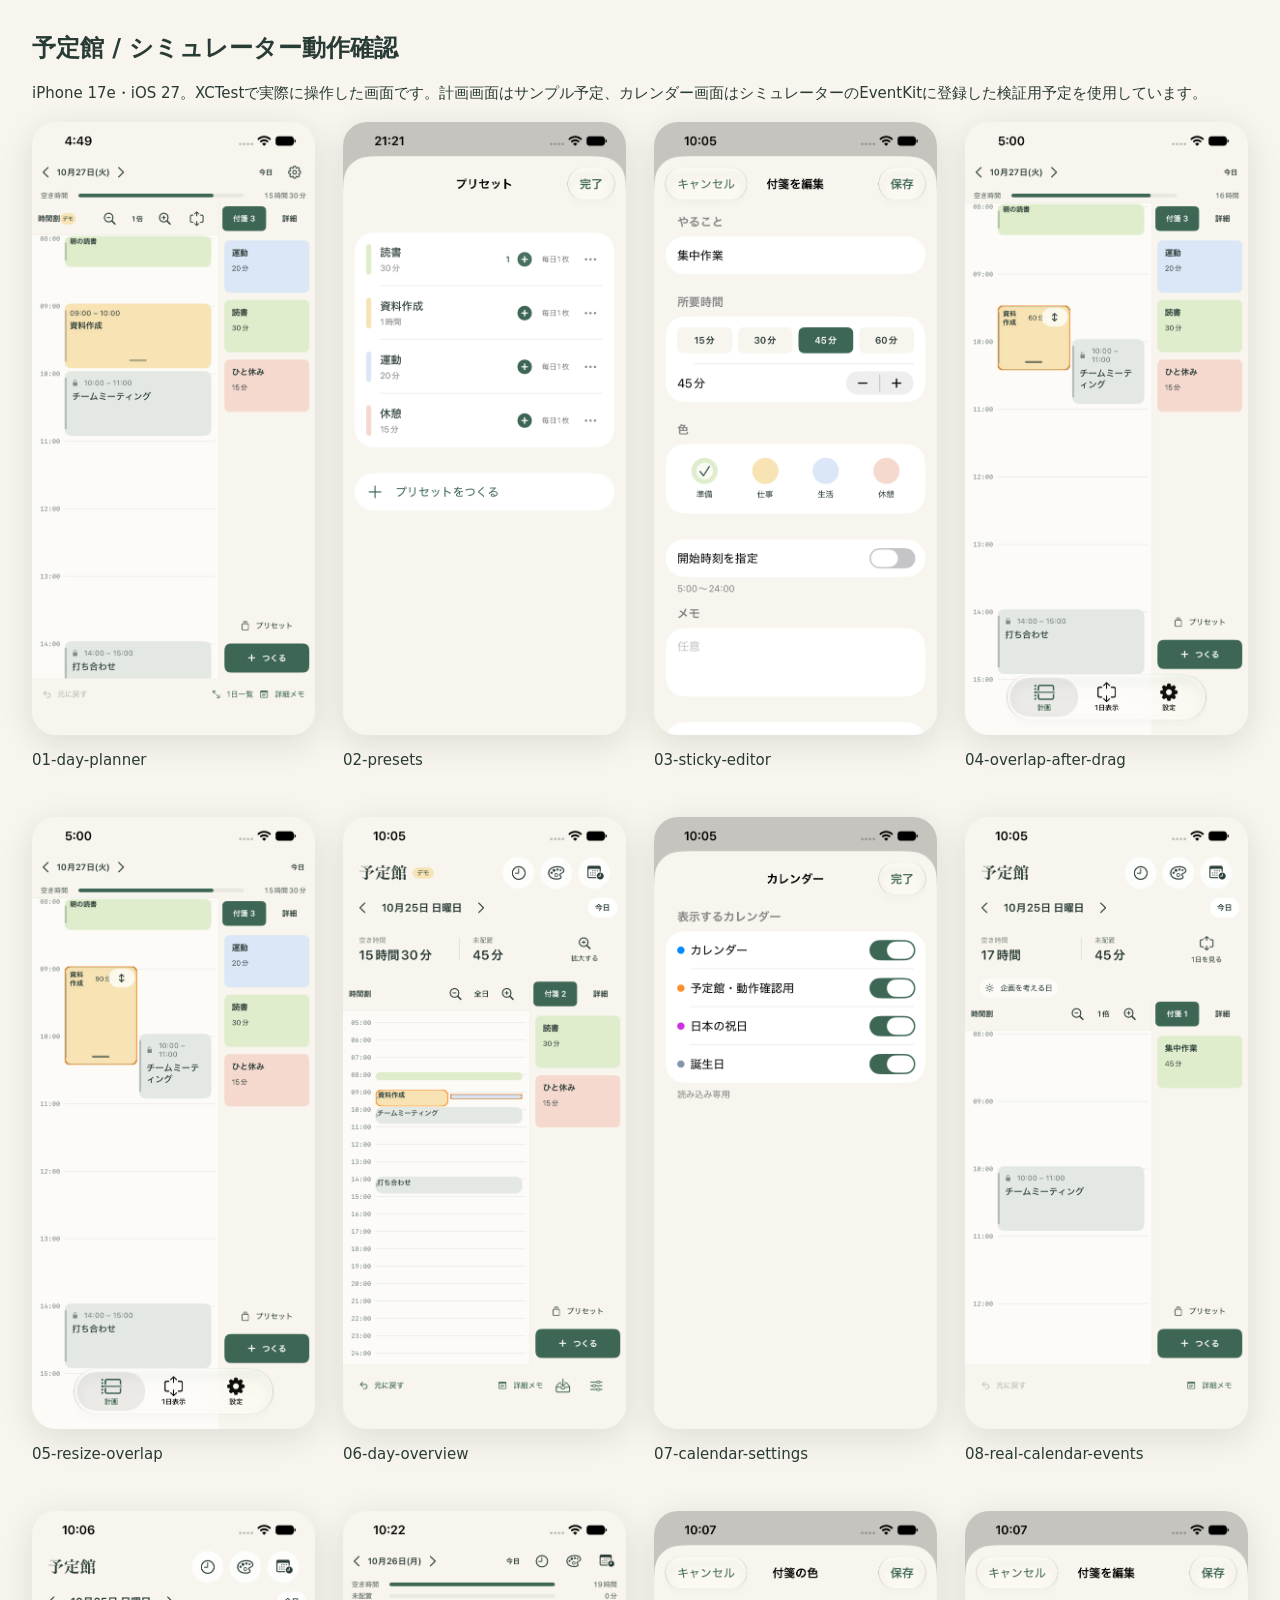
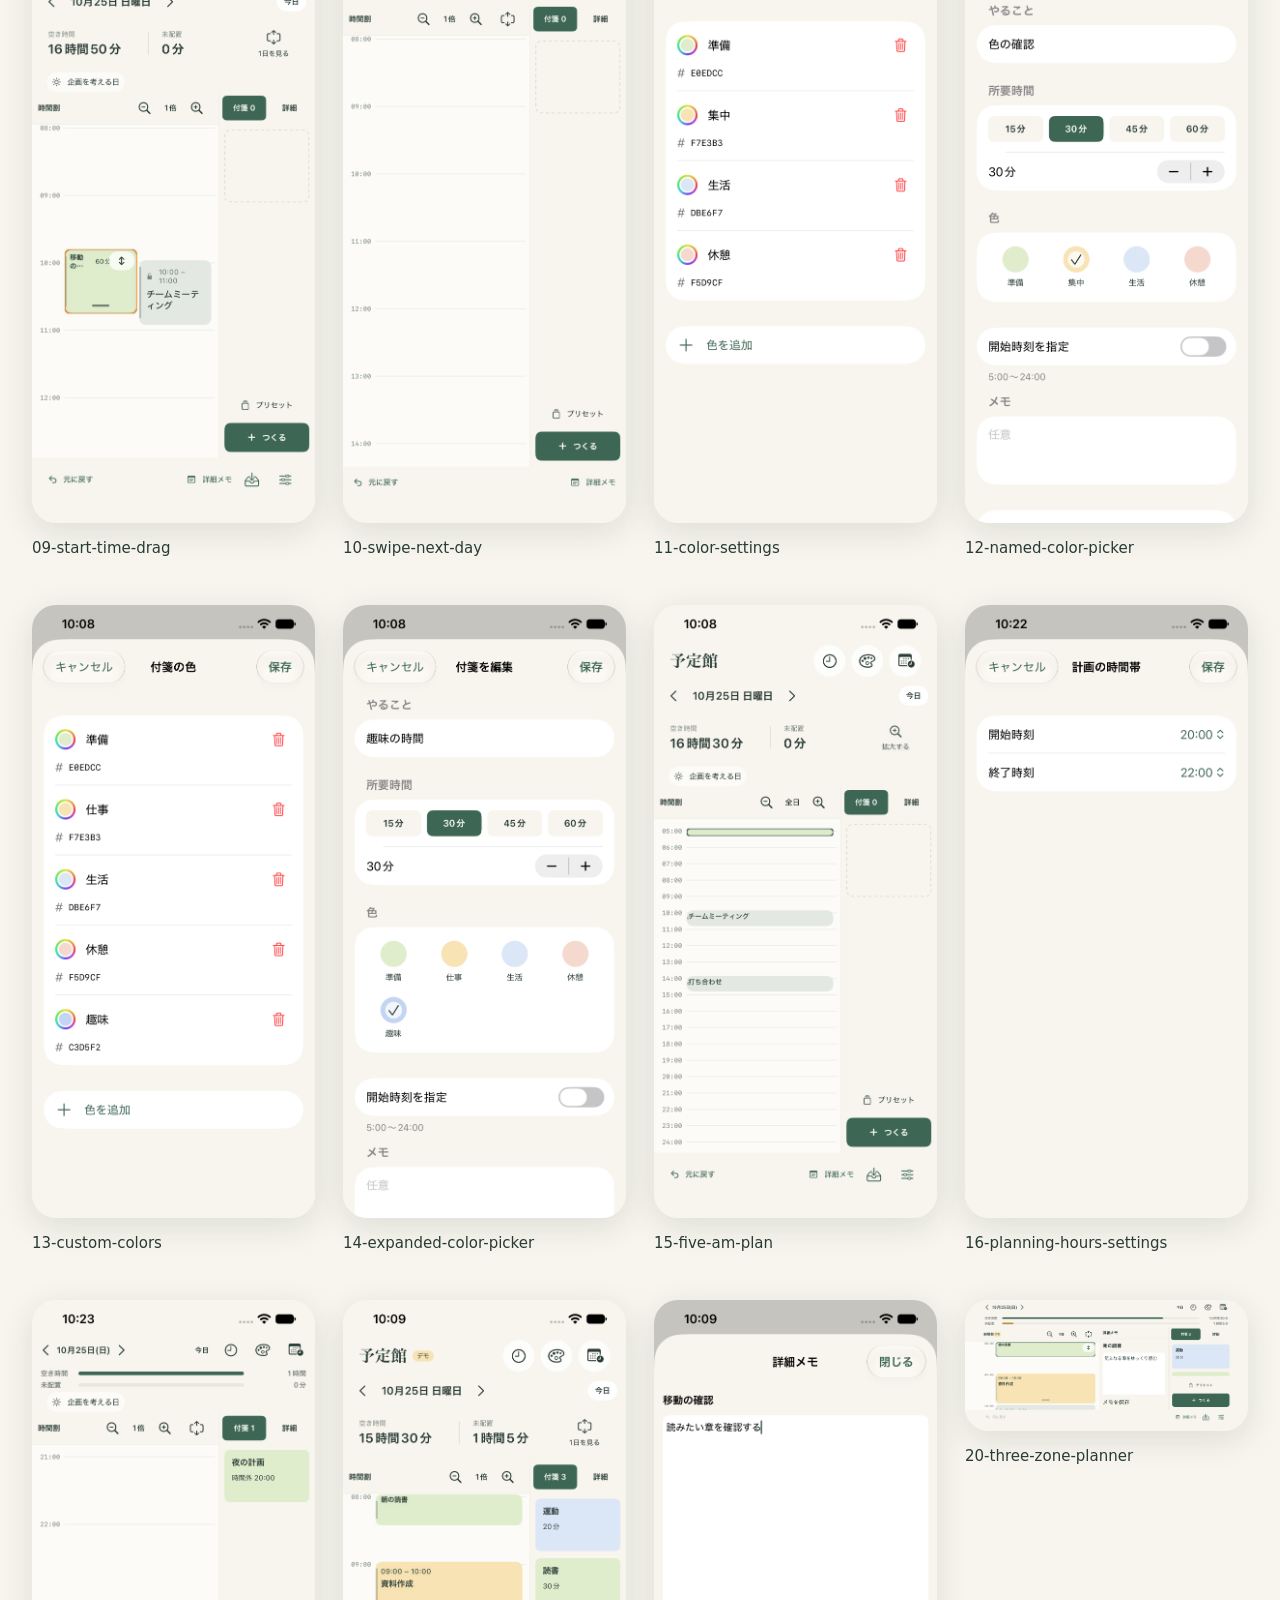
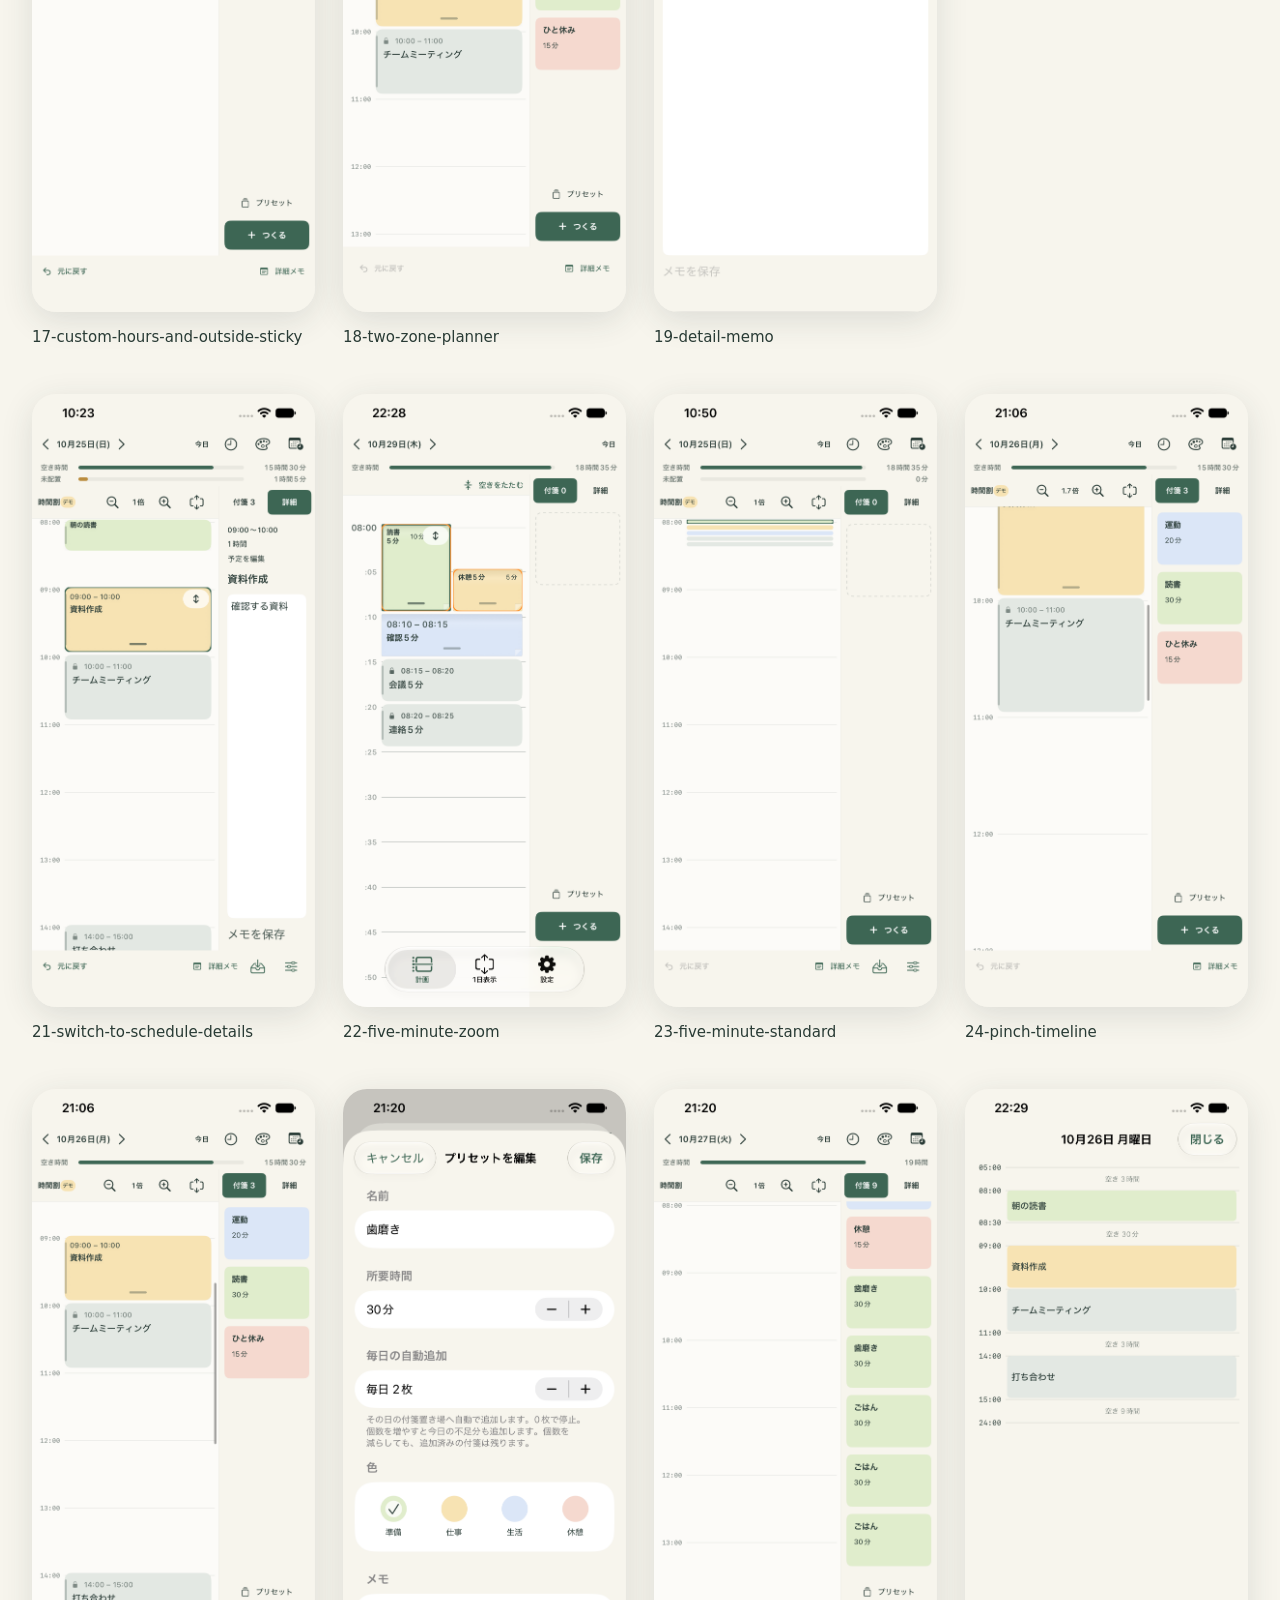
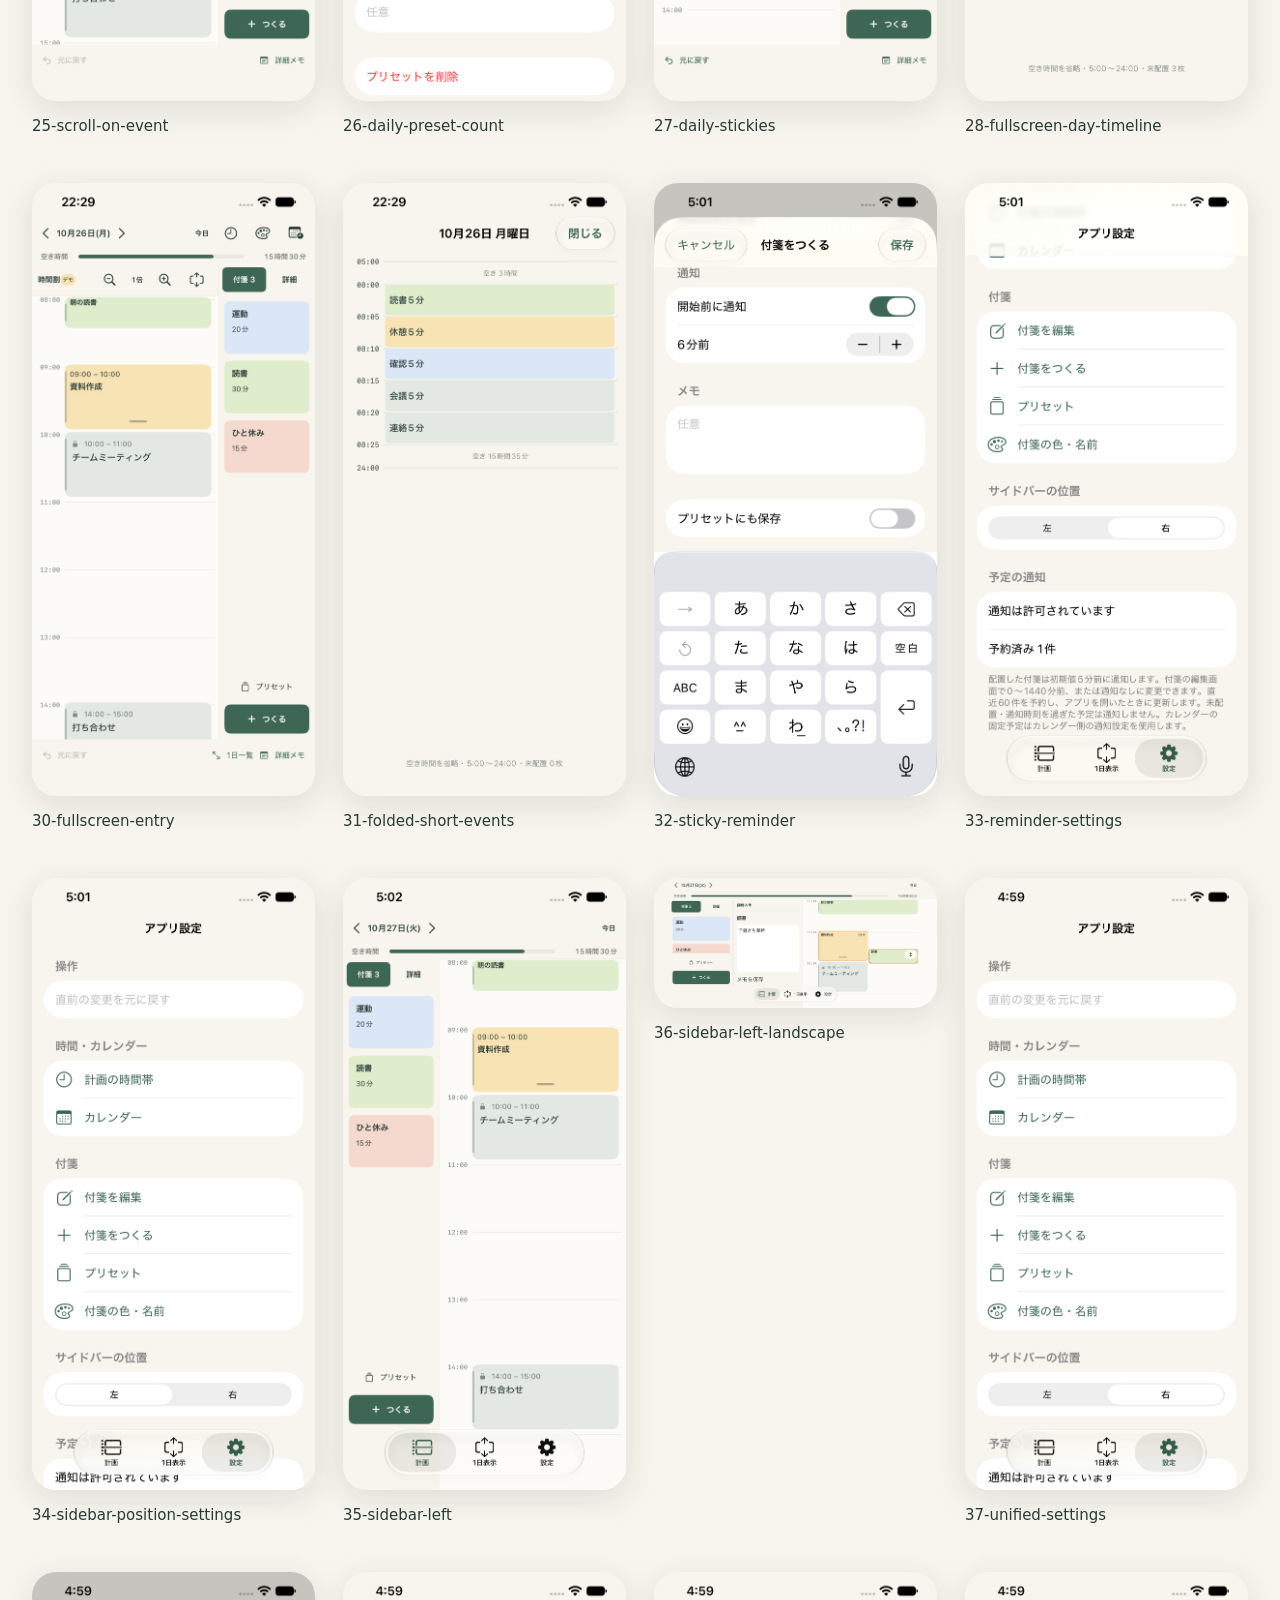
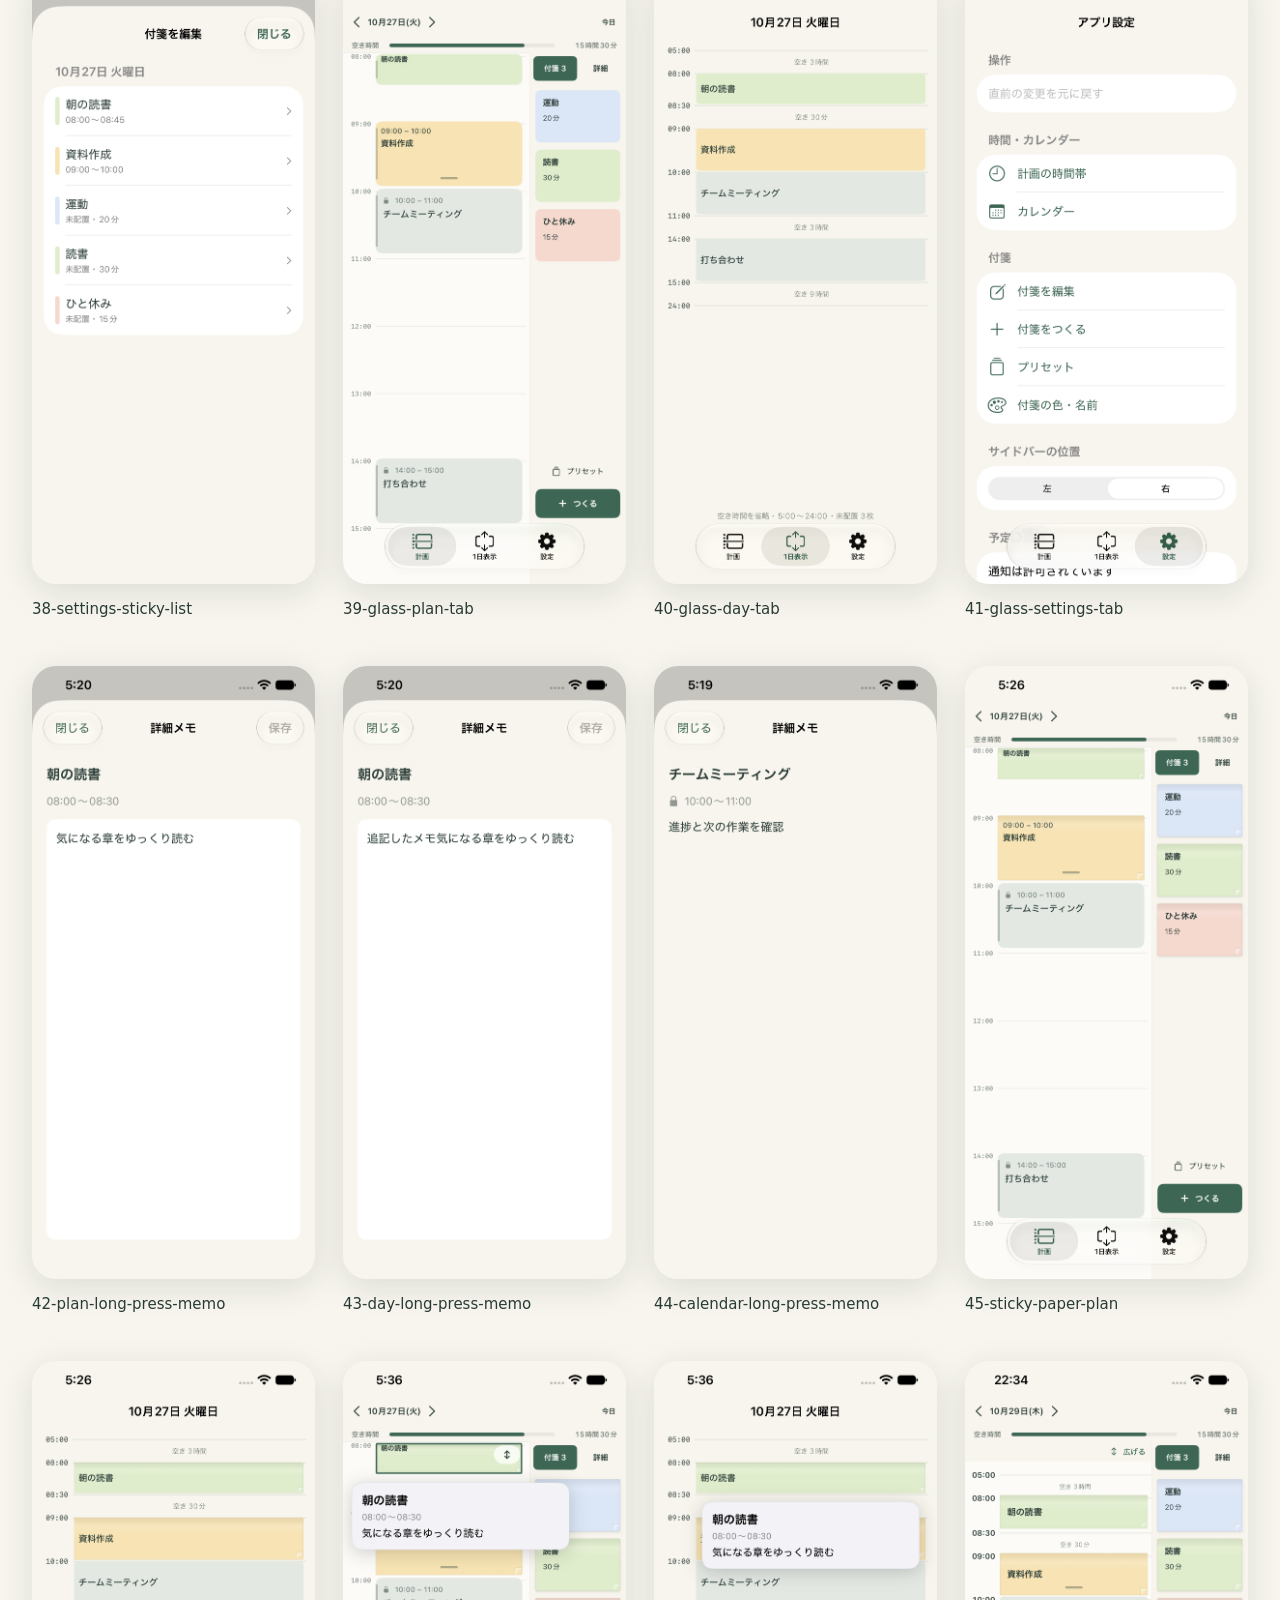
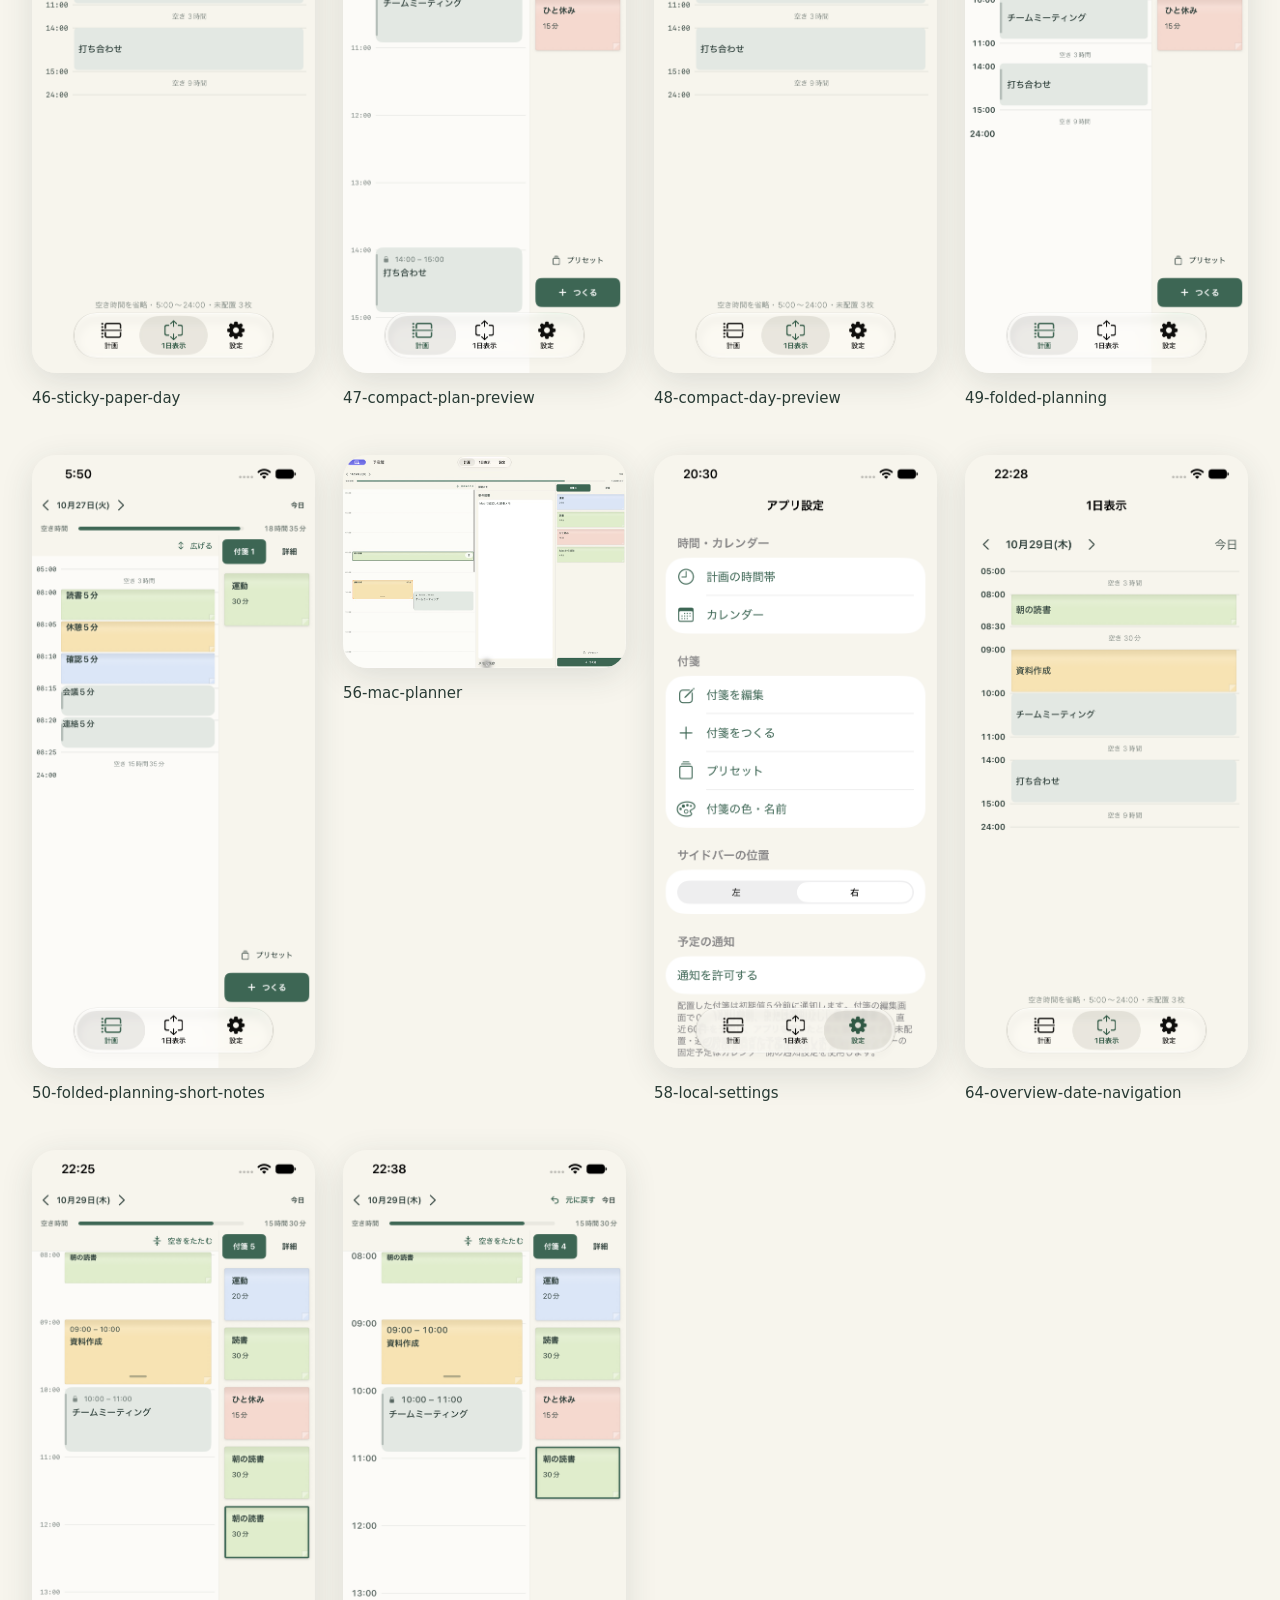
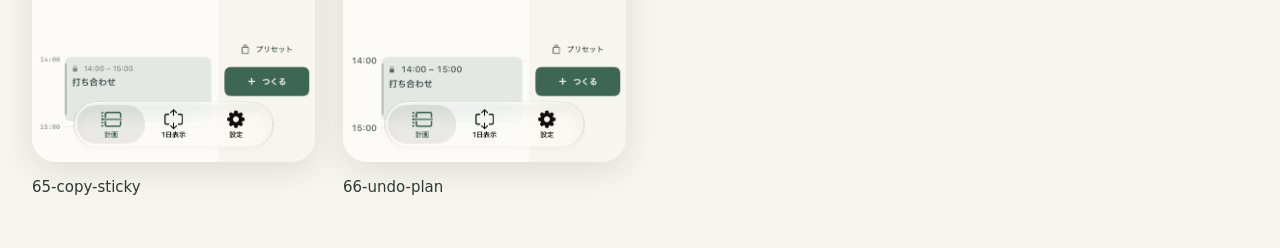
==== commit 3bcda257: "Add one-step undo to plan header (issue 56)" ====
--- a/docs/screenshots/index.html
+++ b/docs/screenshots/index.html
@@ -1 +1 @@
-<!doctype html><html lang="ja"><meta charset="utf-8"><meta name="viewport" content="width=device-width,initial-scale=1"><title>予定館・実機能確認</title><style>body{background:#f7f5ed;color:#293b35;font:15px system-ui;margin:32px}h1{font-size:24px}.grid{display:grid;grid-template-columns:repeat(auto-fit,minmax(240px,1fr));gap:28px}figure{margin:0}img{width:100%;max-width:390px;border-radius:24px;box-shadow:0 8px 32px #293b3520}figcaption{margin:12px 0 20px}p{line-height:1.8}</style><h1>予定館 / シミュレーター動作確認</h1><p>iPhone 17e・iOS 27。XCTestで実際に操作した画面です。計画画面はサンプル予定、カレンダー画面はシミュレーターのEventKitに登録した検証用予定を使用しています。</p><div class="grid"><figure><a href="01-day-planner.png"><img src="01-day-planner.png" alt="01-day-planner"></a><figcaption>01-day-planner</figcaption></figure><figure><a href="02-presets.png"><img src="02-presets.png" alt="02-presets"></a><figcaption>02-presets</figcaption></figure><figure><a href="03-sticky-editor.png"><img src="03-sticky-editor.png" alt="03-sticky-editor"></a><figcaption>03-sticky-editor</figcaption></figure><figure><a href="04-overlap-after-drag.png"><img src="04-overlap-after-drag.png" alt="04-overlap-after-drag"></a><figcaption>04-overlap-after-drag</figcaption></figure><figure><a href="05-resize-overlap.png"><img src="05-resize-overlap.png" alt="05-resize-overlap"></a><figcaption>05-resize-overlap</figcaption></figure><figure><a href="06-day-overview.png"><img src="06-day-overview.png" alt="06-day-overview"></a><figcaption>06-day-overview</figcaption></figure><figure><a href="07-calendar-settings.png"><img src="07-calendar-settings.png" alt="07-calendar-settings"></a><figcaption>07-calendar-settings</figcaption></figure><figure><a href="08-real-calendar-events.png"><img src="08-real-calendar-events.png" alt="08-real-calendar-events"></a><figcaption>08-real-calendar-events</figcaption></figure><figure><a href="09-start-time-drag.png"><img src="09-start-time-drag.png" alt="09-start-time-drag"></a><figcaption>09-start-time-drag</figcaption></figure><figure><a href="10-swipe-next-day.png"><img src="10-swipe-next-day.png" alt="10-swipe-next-day"></a><figcaption>10-swipe-next-day</figcaption></figure><figure><a href="11-color-settings.png"><img src="11-color-settings.png" alt="11-color-settings"></a><figcaption>11-color-settings</figcaption></figure><figure><a href="12-named-color-picker.png"><img src="12-named-color-picker.png" alt="12-named-color-picker"></a><figcaption>12-named-color-picker</figcaption></figure><figure><a href="13-custom-colors.png"><img src="13-custom-colors.png" alt="13-custom-colors"></a><figcaption>13-custom-colors</figcaption></figure><figure><a href="14-expanded-color-picker.png"><img src="14-expanded-color-picker.png" alt="14-expanded-color-picker"></a><figcaption>14-expanded-color-picker</figcaption></figure><figure><a href="15-five-am-plan.png"><img src="15-five-am-plan.png" alt="15-five-am-plan"></a><figcaption>15-five-am-plan</figcaption></figure><figure><a href="16-planning-hours-settings.png"><img src="16-planning-hours-settings.png" alt="16-planning-hours-settings"></a><figcaption>16-planning-hours-settings</figcaption></figure><figure><a href="17-custom-hours-and-outside-sticky.png"><img src="17-custom-hours-and-outside-sticky.png" alt="17-custom-hours-and-outside-sticky"></a><figcaption>17-custom-hours-and-outside-sticky</figcaption></figure><figure><a href="18-two-zone-planner.png"><img src="18-two-zone-planner.png" alt="18-two-zone-planner"></a><figcaption>18-two-zone-planner</figcaption></figure><figure><a href="19-detail-memo.png"><img src="19-detail-memo.png" alt="19-detail-memo"></a><figcaption>19-detail-memo</figcaption></figure><figure><a href="20-three-zone-planner.png"><img src="20-three-zone-planner.png" alt="20-three-zone-planner"></a><figcaption>20-three-zone-planner</figcaption></figure><figure><a href="21-switch-to-schedule-details.png"><img src="21-switch-to-schedule-details.png" alt="21-switch-to-schedule-details"></a><figcaption>21-switch-to-schedule-details</figcaption></figure><figure><a href="22-five-minute-zoom.png"><img src="22-five-minute-zoom.png" alt="22-five-minute-zoom"></a><figcaption>22-five-minute-zoom</figcaption></figure><figure><a href="23-five-minute-standard.png"><img src="23-five-minute-standard.png" alt="23-five-minute-standard"></a><figcaption>23-five-minute-standard</figcaption></figure><figure><a href="24-pinch-timeline.png"><img src="24-pinch-timeline.png" alt="24-pinch-timeline"></a><figcaption>24-pinch-timeline</figcaption></figure><figure><a href="25-scroll-on-event.png"><img src="25-scroll-on-event.png" alt="25-scroll-on-event"></a><figcaption>25-scroll-on-event</figcaption></figure><figure><a href="26-daily-preset-count.png"><img src="26-daily-preset-count.png" alt="26-daily-preset-count"></a><figcaption>26-daily-preset-count</figcaption></figure><figure><a href="27-daily-stickies.png"><img src="27-daily-stickies.png" alt="27-daily-stickies"></a><figcaption>27-daily-stickies</figcaption></figure><figure><a href="28-fullscreen-day-timeline.png"><img src="28-fullscreen-day-timeline.png" alt="28-fullscreen-day-timeline"></a><figcaption>28-fullscreen-day-timeline</figcaption></figure><figure><a href="30-fullscreen-entry.png"><img src="30-fullscreen-entry.png" alt="30-fullscreen-entry"></a><figcaption>30-fullscreen-entry</figcaption></figure><figure><a href="31-folded-short-events.png"><img src="31-folded-short-events.png" alt="31-folded-short-events"></a><figcaption>31-folded-short-events</figcaption></figure><figure><a href="32-sticky-reminder.png"><img src="32-sticky-reminder.png" alt="32-sticky-reminder"></a><figcaption>32-sticky-reminder</figcaption></figure><figure><a href="33-reminder-settings.png"><img src="33-reminder-settings.png" alt="33-reminder-settings"></a><figcaption>33-reminder-settings</figcaption></figure><figure><a href="34-sidebar-position-settings.png"><img src="34-sidebar-position-settings.png" alt="34-sidebar-position-settings"></a><figcaption>34-sidebar-position-settings</figcaption></figure><figure><a href="35-sidebar-left.png"><img src="35-sidebar-left.png" alt="35-sidebar-left"></a><figcaption>35-sidebar-left</figcaption></figure><figure><a href="36-sidebar-left-landscape.png"><img src="36-sidebar-left-landscape.png" alt="36-sidebar-left-landscape"></a><figcaption>36-sidebar-left-landscape</figcaption></figure><figure><a href="37-unified-settings.png"><img src="37-unified-settings.png" alt="37-unified-settings"></a><figcaption>37-unified-settings</figcaption></figure><figure><a href="38-settings-sticky-list.png"><img src="38-settings-sticky-list.png" alt="38-settings-sticky-list"></a><figcaption>38-settings-sticky-list</figcaption></figure><figure><a href="39-glass-plan-tab.png"><img src="39-glass-plan-tab.png" alt="39-glass-plan-tab"></a><figcaption>39-glass-plan-tab</figcaption></figure><figure><a href="40-glass-day-tab.png"><img src="40-glass-day-tab.png" alt="40-glass-day-tab"></a><figcaption>40-glass-day-tab</figcaption></figure><figure><a href="41-glass-settings-tab.png"><img src="41-glass-settings-tab.png" alt="41-glass-settings-tab"></a><figcaption>41-glass-settings-tab</figcaption></figure><figure><a href="42-plan-long-press-memo.png"><img src="42-plan-long-press-memo.png" alt="42-plan-long-press-memo"></a><figcaption>42-plan-long-press-memo</figcaption></figure><figure><a href="43-day-long-press-memo.png"><img src="43-day-long-press-memo.png" alt="43-day-long-press-memo"></a><figcaption>43-day-long-press-memo</figcaption></figure><figure><a href="44-calendar-long-press-memo.png"><img src="44-calendar-long-press-memo.png" alt="44-calendar-long-press-memo"></a><figcaption>44-calendar-long-press-memo</figcaption></figure><figure><a href="45-sticky-paper-plan.png"><img src="45-sticky-paper-plan.png" alt="45-sticky-paper-plan"></a><figcaption>45-sticky-paper-plan</figcaption></figure><figure><a href="46-sticky-paper-day.png"><img src="46-sticky-paper-day.png" alt="46-sticky-paper-day"></a><figcaption>46-sticky-paper-day</figcaption></figure><figure><a href="47-compact-plan-preview.png"><img src="47-compact-plan-preview.png" alt="47-compact-plan-preview"></a><figcaption>47-compact-plan-preview</figcaption></figure><figure><a href="48-compact-day-preview.png"><img src="48-compact-day-preview.png" alt="48-compact-day-preview"></a><figcaption>48-compact-day-preview</figcaption></figure><figure><a href="49-folded-planning.png"><img src="49-folded-planning.png" alt="49-folded-planning"></a><figcaption>49-folded-planning</figcaption></figure><figure><a href="50-folded-planning-short-notes.png"><img src="50-folded-planning-short-notes.png" alt="50-folded-planning-short-notes"></a><figcaption>50-folded-planning-short-notes</figcaption></figure><figure><a href="56-mac-planner.png"><img src="56-mac-planner.png" alt="56-mac-planner"></a><figcaption>56-mac-planner</figcaption></figure><figure><a href="58-local-settings.png"><img src="58-local-settings.png" alt="58-local-settings"></a><figcaption>58-local-settings</figcaption></figure><figure><a href="64-overview-date-navigation.png"><img src="64-overview-date-navigation.png" alt="64-overview-date-navigation"></a><figcaption>64-overview-date-navigation</figcaption></figure><figure><a href="65-copy-sticky.png"><img src="65-copy-sticky.png" alt="65-copy-sticky"></a><figcaption>65-copy-sticky</figcaption></figure></div></html>+<!doctype html><html lang="ja"><meta charset="utf-8"><meta name="viewport" content="width=device-width,initial-scale=1"><title>予定館・実機能確認</title><style>body{background:#f7f5ed;color:#293b35;font:15px system-ui;margin:32px}h1{font-size:24px}.grid{display:grid;grid-template-columns:repeat(auto-fit,minmax(240px,1fr));gap:28px}figure{margin:0}img{width:100%;max-width:390px;border-radius:24px;box-shadow:0 8px 32px #293b3520}figcaption{margin:12px 0 20px}p{line-height:1.8}</style><h1>予定館 / シミュレーター動作確認</h1><p>iPhone 17e・iOS 27。XCTestで実際に操作した画面です。計画画面はサンプル予定、カレンダー画面はシミュレーターのEventKitに登録した検証用予定を使用しています。</p><div class="grid"><figure><a href="01-day-planner.png"><img src="01-day-planner.png" alt="01-day-planner"></a><figcaption>01-day-planner</figcaption></figure><figure><a href="02-presets.png"><img src="02-presets.png" alt="02-presets"></a><figcaption>02-presets</figcaption></figure><figure><a href="03-sticky-editor.png"><img src="03-sticky-editor.png" alt="03-sticky-editor"></a><figcaption>03-sticky-editor</figcaption></figure><figure><a href="04-overlap-after-drag.png"><img src="04-overlap-after-drag.png" alt="04-overlap-after-drag"></a><figcaption>04-overlap-after-drag</figcaption></figure><figure><a href="05-resize-overlap.png"><img src="05-resize-overlap.png" alt="05-resize-overlap"></a><figcaption>05-resize-overlap</figcaption></figure><figure><a href="06-day-overview.png"><img src="06-day-overview.png" alt="06-day-overview"></a><figcaption>06-day-overview</figcaption></figure><figure><a href="07-calendar-settings.png"><img src="07-calendar-settings.png" alt="07-calendar-settings"></a><figcaption>07-calendar-settings</figcaption></figure><figure><a href="08-real-calendar-events.png"><img src="08-real-calendar-events.png" alt="08-real-calendar-events"></a><figcaption>08-real-calendar-events</figcaption></figure><figure><a href="09-start-time-drag.png"><img src="09-start-time-drag.png" alt="09-start-time-drag"></a><figcaption>09-start-time-drag</figcaption></figure><figure><a href="10-swipe-next-day.png"><img src="10-swipe-next-day.png" alt="10-swipe-next-day"></a><figcaption>10-swipe-next-day</figcaption></figure><figure><a href="11-color-settings.png"><img src="11-color-settings.png" alt="11-color-settings"></a><figcaption>11-color-settings</figcaption></figure><figure><a href="12-named-color-picker.png"><img src="12-named-color-picker.png" alt="12-named-color-picker"></a><figcaption>12-named-color-picker</figcaption></figure><figure><a href="13-custom-colors.png"><img src="13-custom-colors.png" alt="13-custom-colors"></a><figcaption>13-custom-colors</figcaption></figure><figure><a href="14-expanded-color-picker.png"><img src="14-expanded-color-picker.png" alt="14-expanded-color-picker"></a><figcaption>14-expanded-color-picker</figcaption></figure><figure><a href="15-five-am-plan.png"><img src="15-five-am-plan.png" alt="15-five-am-plan"></a><figcaption>15-five-am-plan</figcaption></figure><figure><a href="16-planning-hours-settings.png"><img src="16-planning-hours-settings.png" alt="16-planning-hours-settings"></a><figcaption>16-planning-hours-settings</figcaption></figure><figure><a href="17-custom-hours-and-outside-sticky.png"><img src="17-custom-hours-and-outside-sticky.png" alt="17-custom-hours-and-outside-sticky"></a><figcaption>17-custom-hours-and-outside-sticky</figcaption></figure><figure><a href="18-two-zone-planner.png"><img src="18-two-zone-planner.png" alt="18-two-zone-planner"></a><figcaption>18-two-zone-planner</figcaption></figure><figure><a href="19-detail-memo.png"><img src="19-detail-memo.png" alt="19-detail-memo"></a><figcaption>19-detail-memo</figcaption></figure><figure><a href="20-three-zone-planner.png"><img src="20-three-zone-planner.png" alt="20-three-zone-planner"></a><figcaption>20-three-zone-planner</figcaption></figure><figure><a href="21-switch-to-schedule-details.png"><img src="21-switch-to-schedule-details.png" alt="21-switch-to-schedule-details"></a><figcaption>21-switch-to-schedule-details</figcaption></figure><figure><a href="22-five-minute-zoom.png"><img src="22-five-minute-zoom.png" alt="22-five-minute-zoom"></a><figcaption>22-five-minute-zoom</figcaption></figure><figure><a href="23-five-minute-standard.png"><img src="23-five-minute-standard.png" alt="23-five-minute-standard"></a><figcaption>23-five-minute-standard</figcaption></figure><figure><a href="24-pinch-timeline.png"><img src="24-pinch-timeline.png" alt="24-pinch-timeline"></a><figcaption>24-pinch-timeline</figcaption></figure><figure><a href="25-scroll-on-event.png"><img src="25-scroll-on-event.png" alt="25-scroll-on-event"></a><figcaption>25-scroll-on-event</figcaption></figure><figure><a href="26-daily-preset-count.png"><img src="26-daily-preset-count.png" alt="26-daily-preset-count"></a><figcaption>26-daily-preset-count</figcaption></figure><figure><a href="27-daily-stickies.png"><img src="27-daily-stickies.png" alt="27-daily-stickies"></a><figcaption>27-daily-stickies</figcaption></figure><figure><a href="28-fullscreen-day-timeline.png"><img src="28-fullscreen-day-timeline.png" alt="28-fullscreen-day-timeline"></a><figcaption>28-fullscreen-day-timeline</figcaption></figure><figure><a href="30-fullscreen-entry.png"><img src="30-fullscreen-entry.png" alt="30-fullscreen-entry"></a><figcaption>30-fullscreen-entry</figcaption></figure><figure><a href="31-folded-short-events.png"><img src="31-folded-short-events.png" alt="31-folded-short-events"></a><figcaption>31-folded-short-events</figcaption></figure><figure><a href="32-sticky-reminder.png"><img src="32-sticky-reminder.png" alt="32-sticky-reminder"></a><figcaption>32-sticky-reminder</figcaption></figure><figure><a href="33-reminder-settings.png"><img src="33-reminder-settings.png" alt="33-reminder-settings"></a><figcaption>33-reminder-settings</figcaption></figure><figure><a href="34-sidebar-position-settings.png"><img src="34-sidebar-position-settings.png" alt="34-sidebar-position-settings"></a><figcaption>34-sidebar-position-settings</figcaption></figure><figure><a href="35-sidebar-left.png"><img src="35-sidebar-left.png" alt="35-sidebar-left"></a><figcaption>35-sidebar-left</figcaption></figure><figure><a href="36-sidebar-left-landscape.png"><img src="36-sidebar-left-landscape.png" alt="36-sidebar-left-landscape"></a><figcaption>36-sidebar-left-landscape</figcaption></figure><figure><a href="37-unified-settings.png"><img src="37-unified-settings.png" alt="37-unified-settings"></a><figcaption>37-unified-settings</figcaption></figure><figure><a href="38-settings-sticky-list.png"><img src="38-settings-sticky-list.png" alt="38-settings-sticky-list"></a><figcaption>38-settings-sticky-list</figcaption></figure><figure><a href="39-glass-plan-tab.png"><img src="39-glass-plan-tab.png" alt="39-glass-plan-tab"></a><figcaption>39-glass-plan-tab</figcaption></figure><figure><a href="40-glass-day-tab.png"><img src="40-glass-day-tab.png" alt="40-glass-day-tab"></a><figcaption>40-glass-day-tab</figcaption></figure><figure><a href="41-glass-settings-tab.png"><img src="41-glass-settings-tab.png" alt="41-glass-settings-tab"></a><figcaption>41-glass-settings-tab</figcaption></figure><figure><a href="42-plan-long-press-memo.png"><img src="42-plan-long-press-memo.png" alt="42-plan-long-press-memo"></a><figcaption>42-plan-long-press-memo</figcaption></figure><figure><a href="43-day-long-press-memo.png"><img src="43-day-long-press-memo.png" alt="43-day-long-press-memo"></a><figcaption>43-day-long-press-memo</figcaption></figure><figure><a href="44-calendar-long-press-memo.png"><img src="44-calendar-long-press-memo.png" alt="44-calendar-long-press-memo"></a><figcaption>44-calendar-long-press-memo</figcaption></figure><figure><a href="45-sticky-paper-plan.png"><img src="45-sticky-paper-plan.png" alt="45-sticky-paper-plan"></a><figcaption>45-sticky-paper-plan</figcaption></figure><figure><a href="46-sticky-paper-day.png"><img src="46-sticky-paper-day.png" alt="46-sticky-paper-day"></a><figcaption>46-sticky-paper-day</figcaption></figure><figure><a href="47-compact-plan-preview.png"><img src="47-compact-plan-preview.png" alt="47-compact-plan-preview"></a><figcaption>47-compact-plan-preview</figcaption></figure><figure><a href="48-compact-day-preview.png"><img src="48-compact-day-preview.png" alt="48-compact-day-preview"></a><figcaption>48-compact-day-preview</figcaption></figure><figure><a href="49-folded-planning.png"><img src="49-folded-planning.png" alt="49-folded-planning"></a><figcaption>49-folded-planning</figcaption></figure><figure><a href="50-folded-planning-short-notes.png"><img src="50-folded-planning-short-notes.png" alt="50-folded-planning-short-notes"></a><figcaption>50-folded-planning-short-notes</figcaption></figure><figure><a href="56-mac-planner.png"><img src="56-mac-planner.png" alt="56-mac-planner"></a><figcaption>56-mac-planner</figcaption></figure><figure><a href="58-local-settings.png"><img src="58-local-settings.png" alt="58-local-settings"></a><figcaption>58-local-settings</figcaption></figure><figure><a href="64-overview-date-navigation.png"><img src="64-overview-date-navigation.png" alt="64-overview-date-navigation"></a><figcaption>64-overview-date-navigation</figcaption></figure><figure><a href="65-copy-sticky.png"><img src="65-copy-sticky.png" alt="65-copy-sticky"></a><figcaption>65-copy-sticky</figcaption></figure><figure><a href="66-undo-plan.png"><img src="66-undo-plan.png" alt="66-undo-plan"></a><figcaption>66-undo-plan</figcaption></figure></div></html>
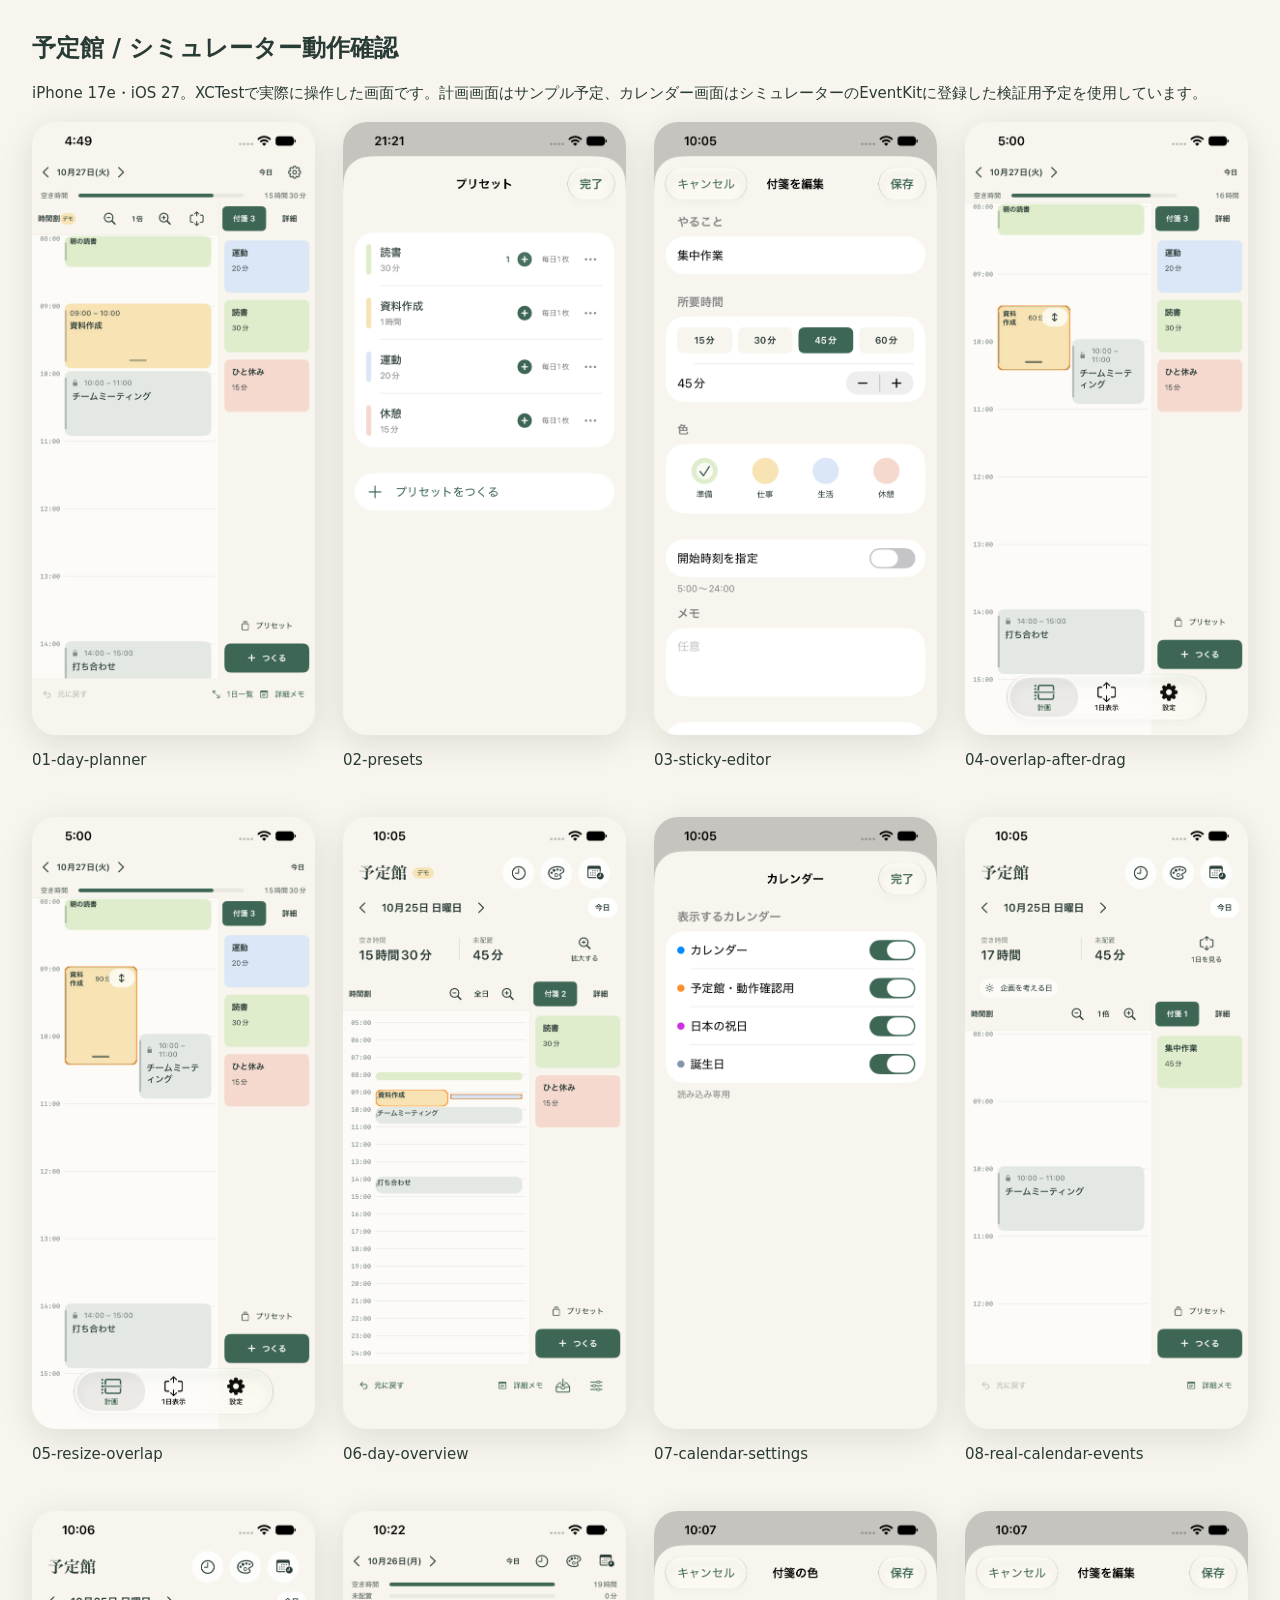
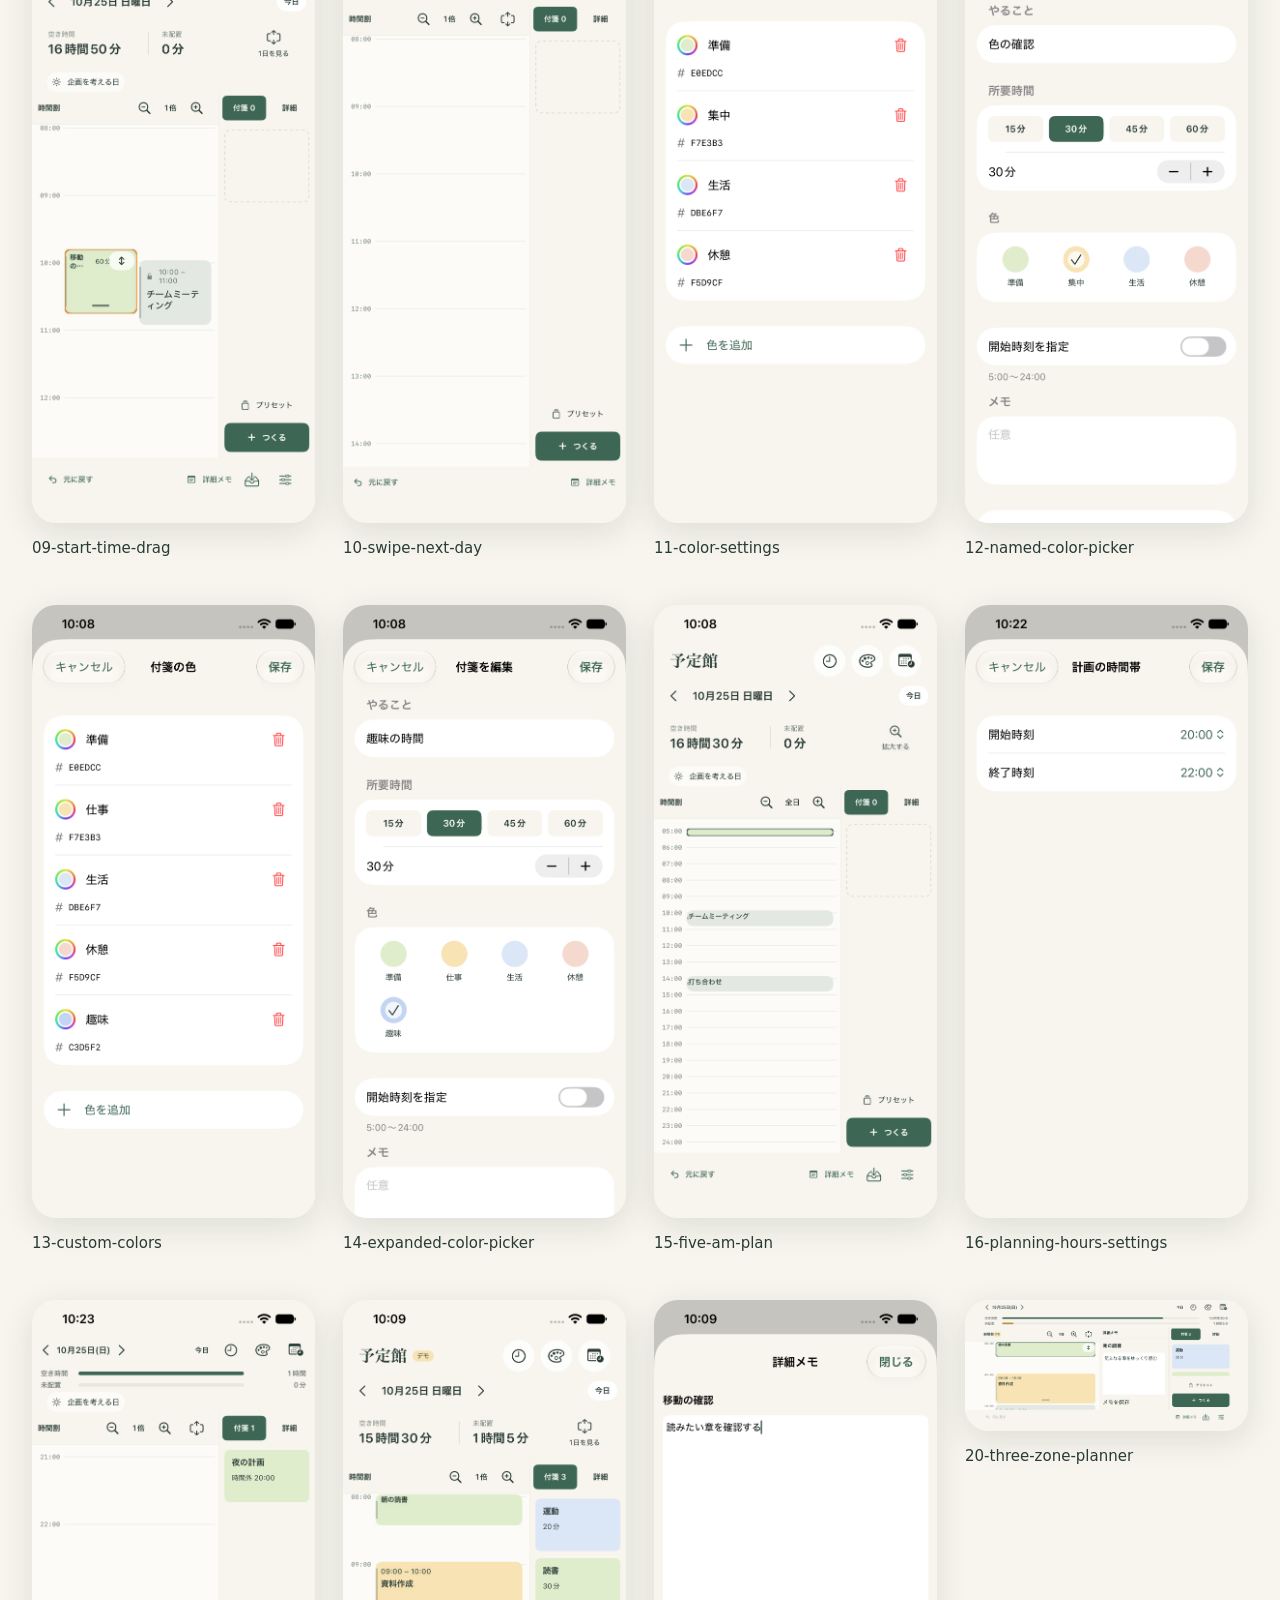
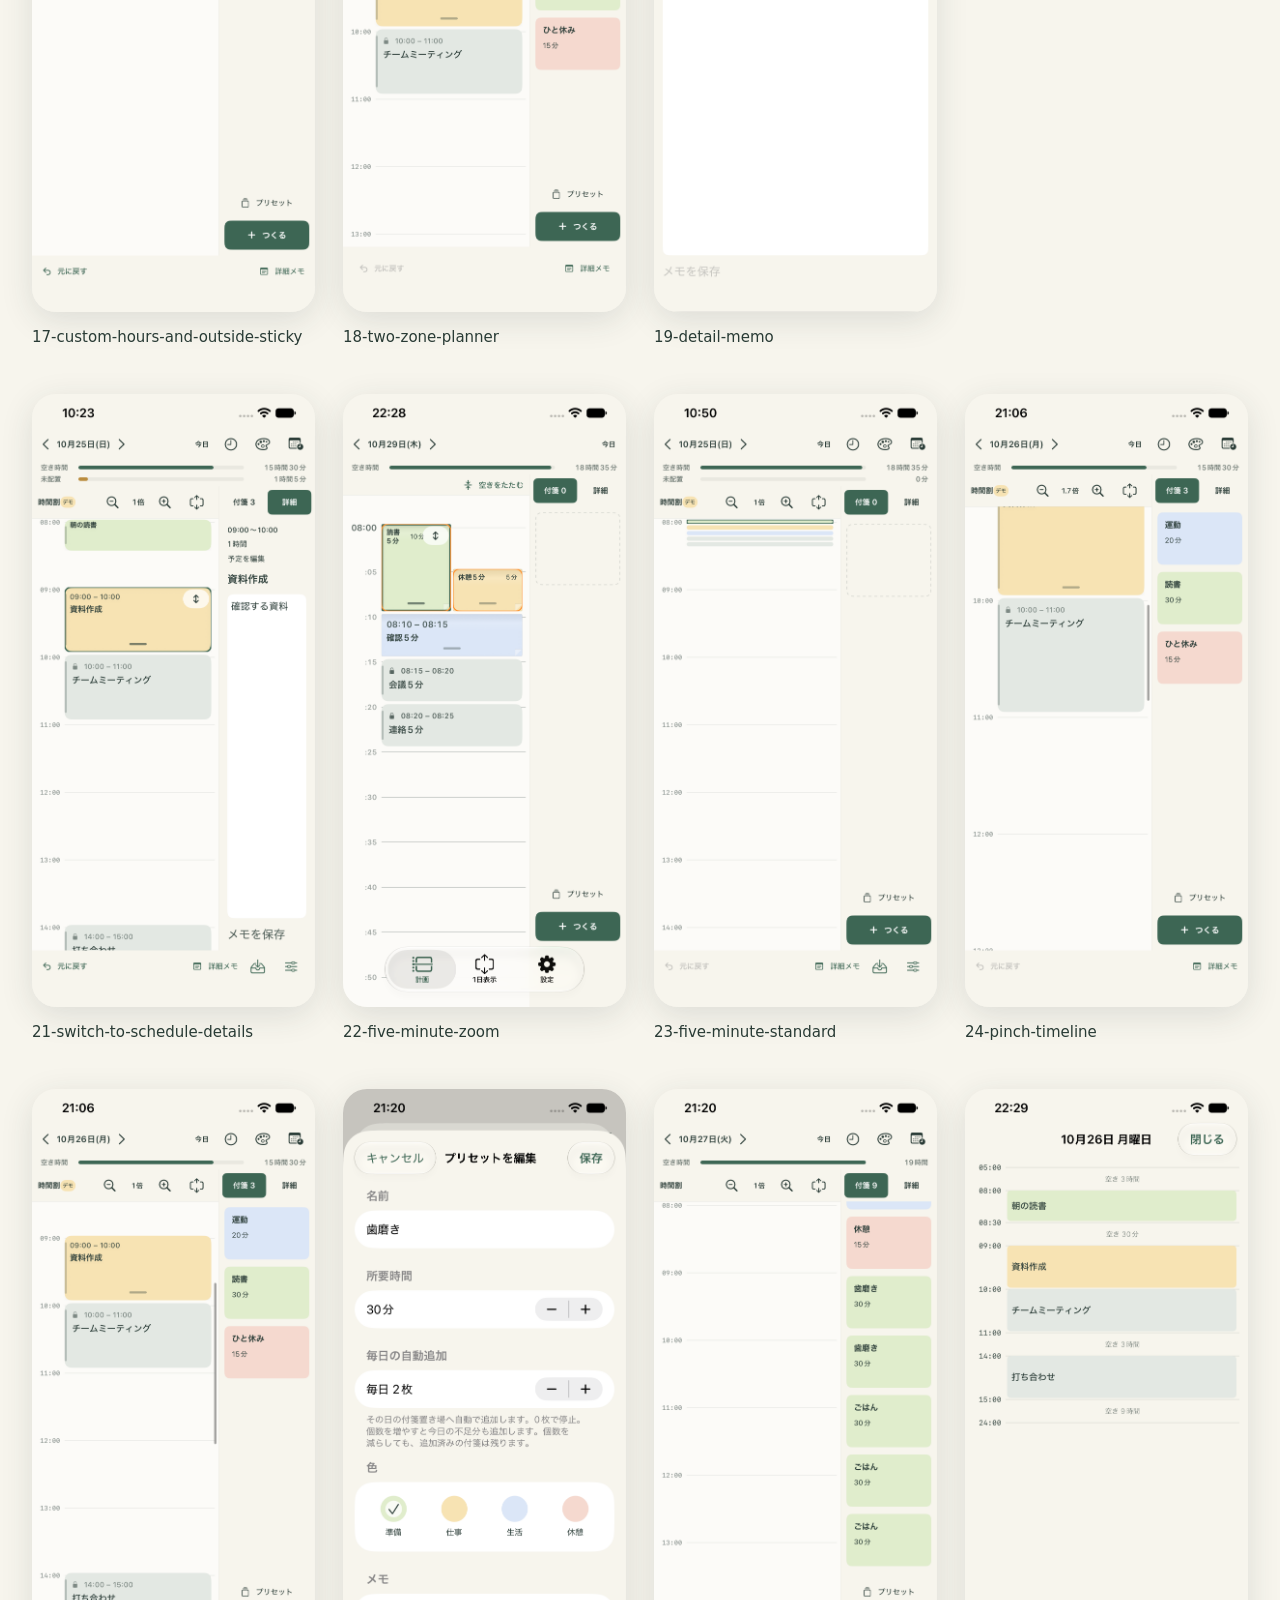
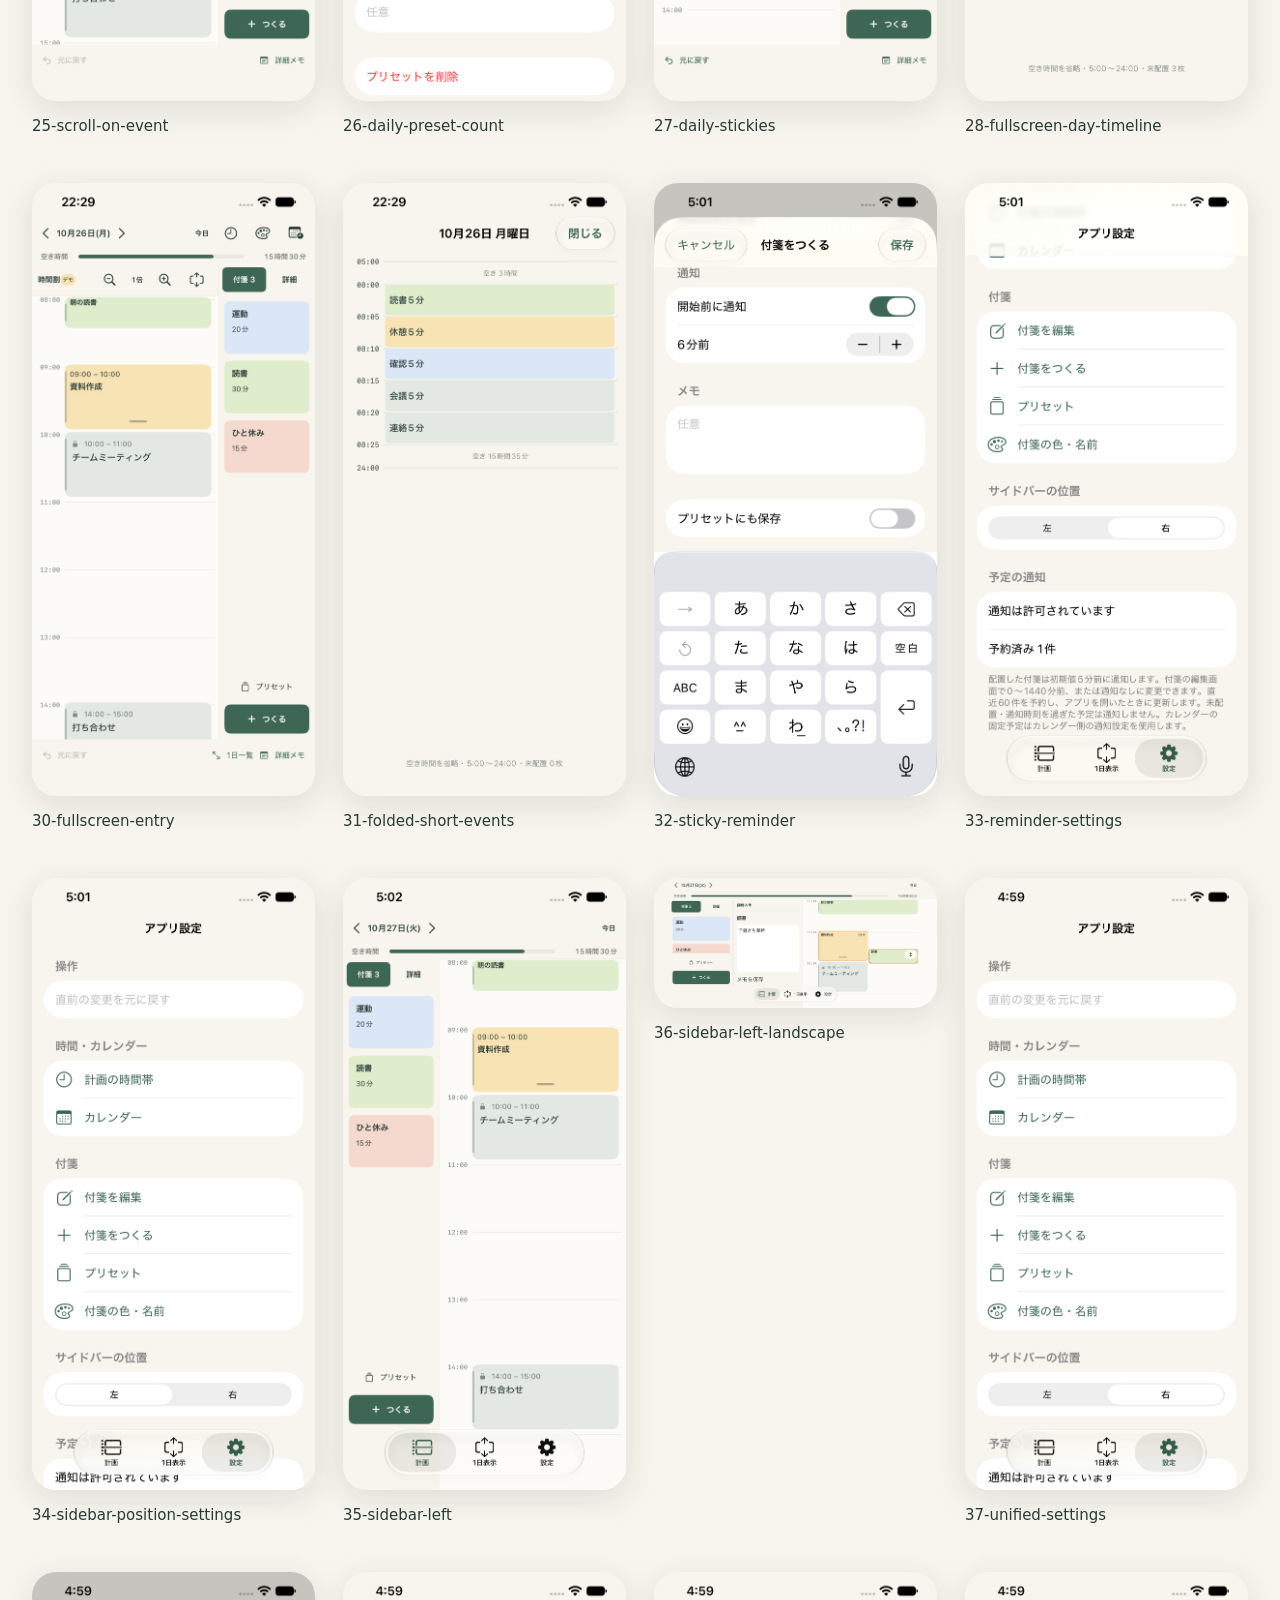
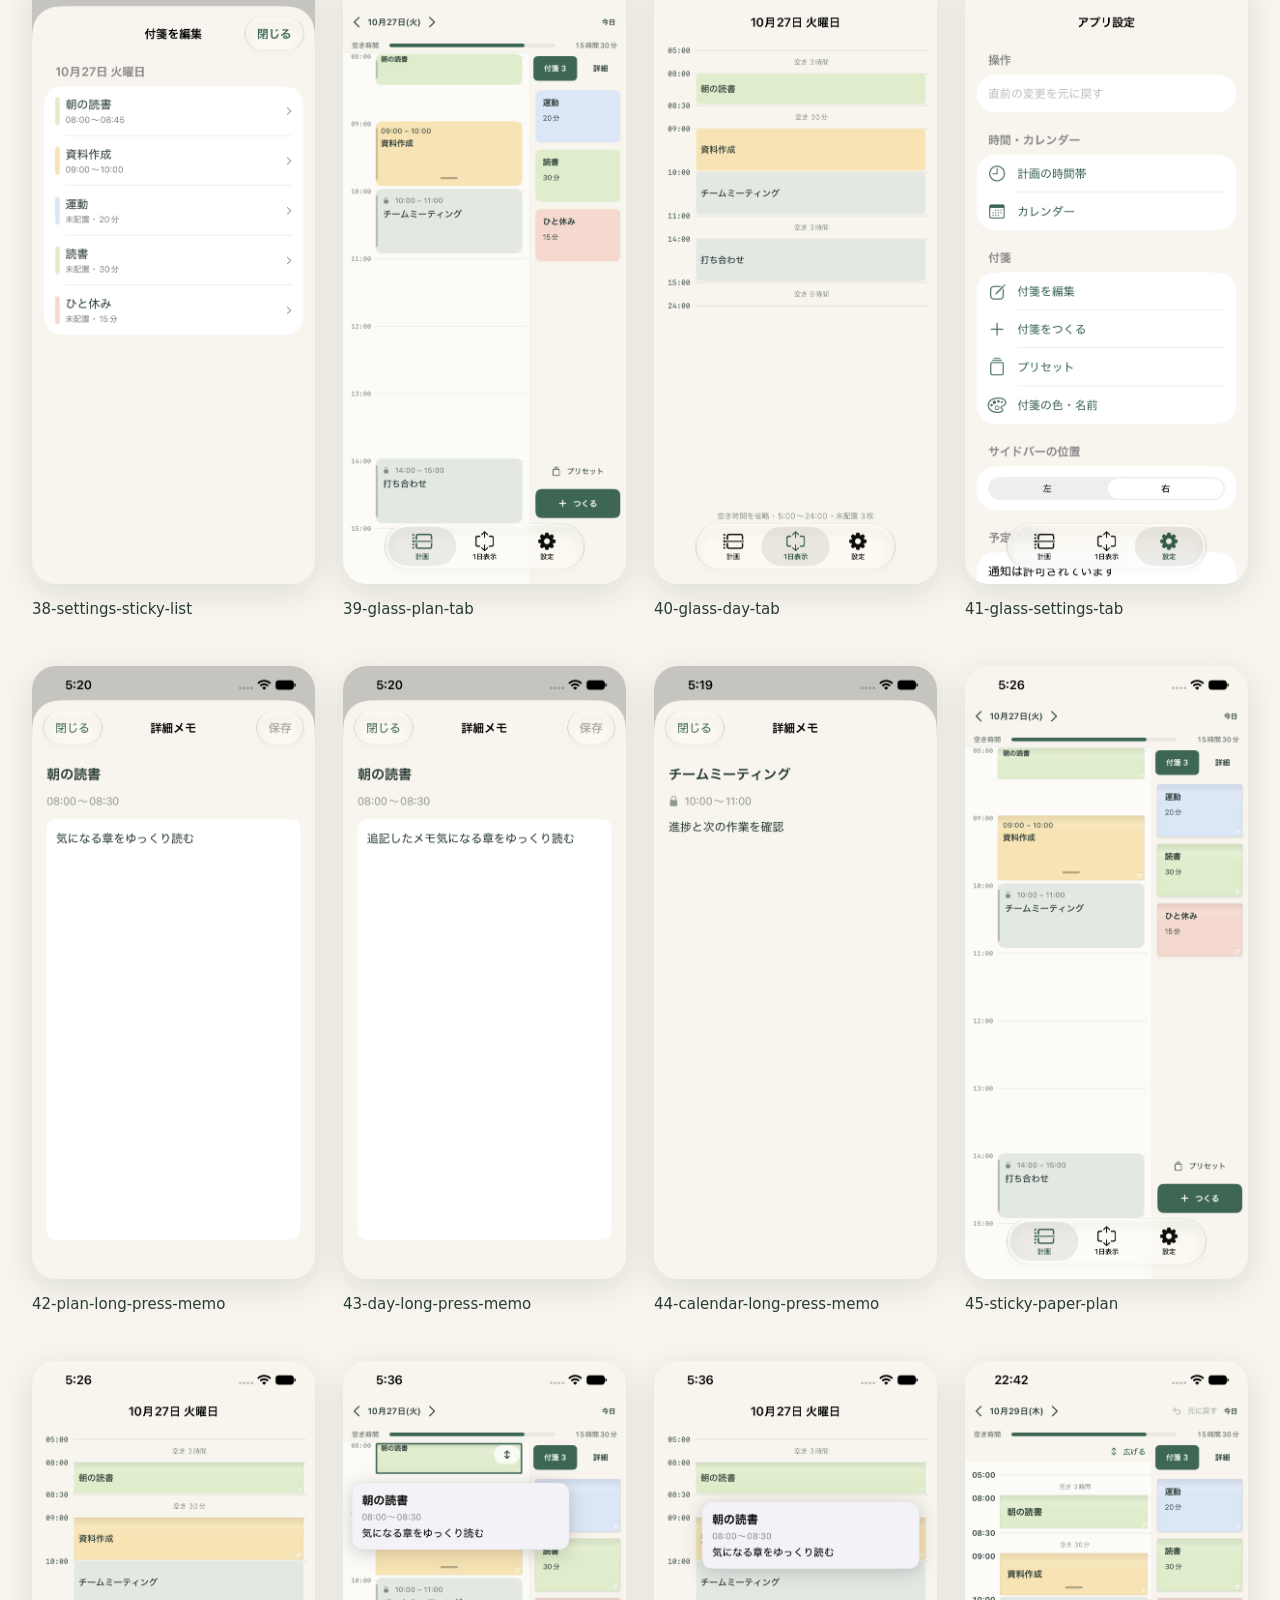
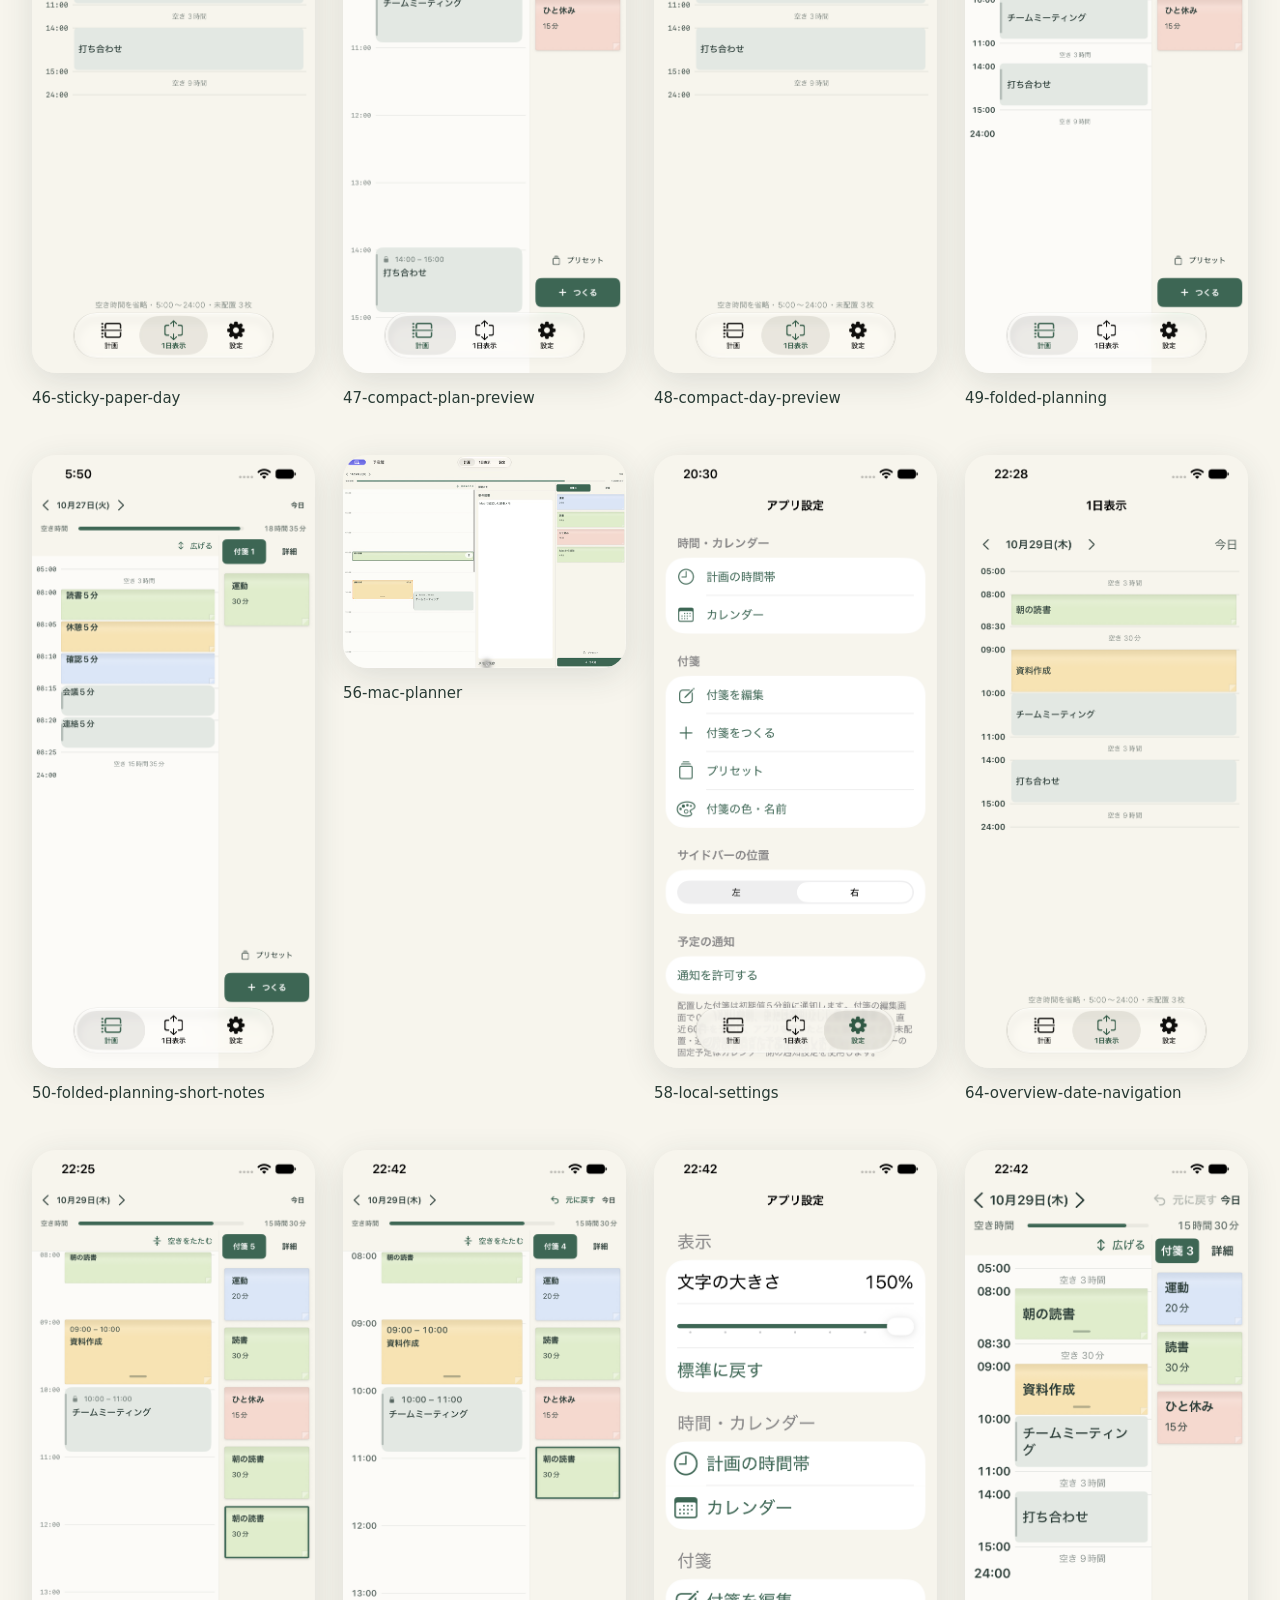
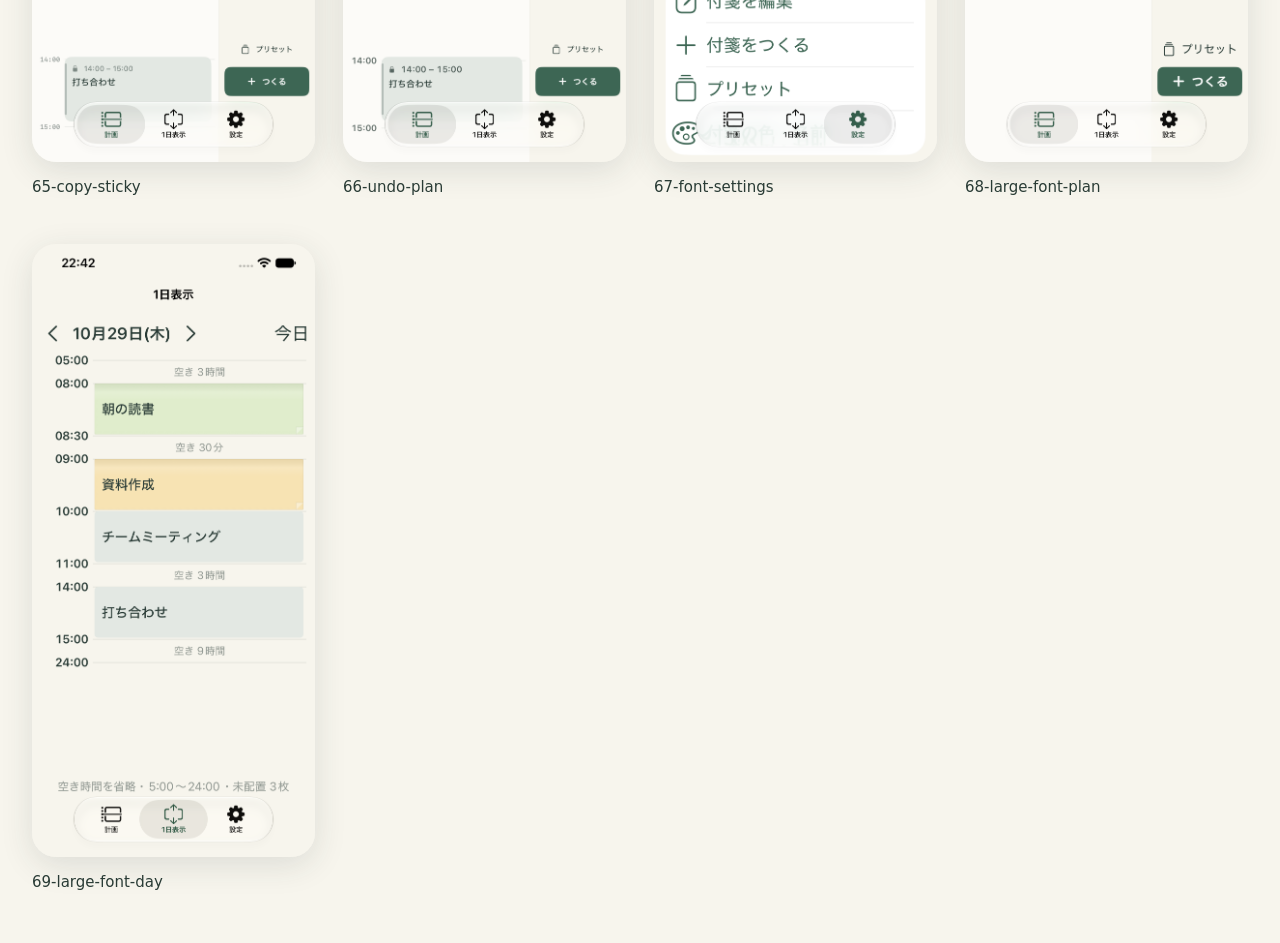
==== commit 55f421b3: "Add persistent app font size controls and adaptive timeline sizing (issue 57)" ====
--- a/docs/screenshots/index.html
+++ b/docs/screenshots/index.html
@@ -1 +1 @@
-<!doctype html><html lang="ja"><meta charset="utf-8"><meta name="viewport" content="width=device-width,initial-scale=1"><title>予定館・実機能確認</title><style>body{background:#f7f5ed;color:#293b35;font:15px system-ui;margin:32px}h1{font-size:24px}.grid{display:grid;grid-template-columns:repeat(auto-fit,minmax(240px,1fr));gap:28px}figure{margin:0}img{width:100%;max-width:390px;border-radius:24px;box-shadow:0 8px 32px #293b3520}figcaption{margin:12px 0 20px}p{line-height:1.8}</style><h1>予定館 / シミュレーター動作確認</h1><p>iPhone 17e・iOS 27。XCTestで実際に操作した画面です。計画画面はサンプル予定、カレンダー画面はシミュレーターのEventKitに登録した検証用予定を使用しています。</p><div class="grid"><figure><a href="01-day-planner.png"><img src="01-day-planner.png" alt="01-day-planner"></a><figcaption>01-day-planner</figcaption></figure><figure><a href="02-presets.png"><img src="02-presets.png" alt="02-presets"></a><figcaption>02-presets</figcaption></figure><figure><a href="03-sticky-editor.png"><img src="03-sticky-editor.png" alt="03-sticky-editor"></a><figcaption>03-sticky-editor</figcaption></figure><figure><a href="04-overlap-after-drag.png"><img src="04-overlap-after-drag.png" alt="04-overlap-after-drag"></a><figcaption>04-overlap-after-drag</figcaption></figure><figure><a href="05-resize-overlap.png"><img src="05-resize-overlap.png" alt="05-resize-overlap"></a><figcaption>05-resize-overlap</figcaption></figure><figure><a href="06-day-overview.png"><img src="06-day-overview.png" alt="06-day-overview"></a><figcaption>06-day-overview</figcaption></figure><figure><a href="07-calendar-settings.png"><img src="07-calendar-settings.png" alt="07-calendar-settings"></a><figcaption>07-calendar-settings</figcaption></figure><figure><a href="08-real-calendar-events.png"><img src="08-real-calendar-events.png" alt="08-real-calendar-events"></a><figcaption>08-real-calendar-events</figcaption></figure><figure><a href="09-start-time-drag.png"><img src="09-start-time-drag.png" alt="09-start-time-drag"></a><figcaption>09-start-time-drag</figcaption></figure><figure><a href="10-swipe-next-day.png"><img src="10-swipe-next-day.png" alt="10-swipe-next-day"></a><figcaption>10-swipe-next-day</figcaption></figure><figure><a href="11-color-settings.png"><img src="11-color-settings.png" alt="11-color-settings"></a><figcaption>11-color-settings</figcaption></figure><figure><a href="12-named-color-picker.png"><img src="12-named-color-picker.png" alt="12-named-color-picker"></a><figcaption>12-named-color-picker</figcaption></figure><figure><a href="13-custom-colors.png"><img src="13-custom-colors.png" alt="13-custom-colors"></a><figcaption>13-custom-colors</figcaption></figure><figure><a href="14-expanded-color-picker.png"><img src="14-expanded-color-picker.png" alt="14-expanded-color-picker"></a><figcaption>14-expanded-color-picker</figcaption></figure><figure><a href="15-five-am-plan.png"><img src="15-five-am-plan.png" alt="15-five-am-plan"></a><figcaption>15-five-am-plan</figcaption></figure><figure><a href="16-planning-hours-settings.png"><img src="16-planning-hours-settings.png" alt="16-planning-hours-settings"></a><figcaption>16-planning-hours-settings</figcaption></figure><figure><a href="17-custom-hours-and-outside-sticky.png"><img src="17-custom-hours-and-outside-sticky.png" alt="17-custom-hours-and-outside-sticky"></a><figcaption>17-custom-hours-and-outside-sticky</figcaption></figure><figure><a href="18-two-zone-planner.png"><img src="18-two-zone-planner.png" alt="18-two-zone-planner"></a><figcaption>18-two-zone-planner</figcaption></figure><figure><a href="19-detail-memo.png"><img src="19-detail-memo.png" alt="19-detail-memo"></a><figcaption>19-detail-memo</figcaption></figure><figure><a href="20-three-zone-planner.png"><img src="20-three-zone-planner.png" alt="20-three-zone-planner"></a><figcaption>20-three-zone-planner</figcaption></figure><figure><a href="21-switch-to-schedule-details.png"><img src="21-switch-to-schedule-details.png" alt="21-switch-to-schedule-details"></a><figcaption>21-switch-to-schedule-details</figcaption></figure><figure><a href="22-five-minute-zoom.png"><img src="22-five-minute-zoom.png" alt="22-five-minute-zoom"></a><figcaption>22-five-minute-zoom</figcaption></figure><figure><a href="23-five-minute-standard.png"><img src="23-five-minute-standard.png" alt="23-five-minute-standard"></a><figcaption>23-five-minute-standard</figcaption></figure><figure><a href="24-pinch-timeline.png"><img src="24-pinch-timeline.png" alt="24-pinch-timeline"></a><figcaption>24-pinch-timeline</figcaption></figure><figure><a href="25-scroll-on-event.png"><img src="25-scroll-on-event.png" alt="25-scroll-on-event"></a><figcaption>25-scroll-on-event</figcaption></figure><figure><a href="26-daily-preset-count.png"><img src="26-daily-preset-count.png" alt="26-daily-preset-count"></a><figcaption>26-daily-preset-count</figcaption></figure><figure><a href="27-daily-stickies.png"><img src="27-daily-stickies.png" alt="27-daily-stickies"></a><figcaption>27-daily-stickies</figcaption></figure><figure><a href="28-fullscreen-day-timeline.png"><img src="28-fullscreen-day-timeline.png" alt="28-fullscreen-day-timeline"></a><figcaption>28-fullscreen-day-timeline</figcaption></figure><figure><a href="30-fullscreen-entry.png"><img src="30-fullscreen-entry.png" alt="30-fullscreen-entry"></a><figcaption>30-fullscreen-entry</figcaption></figure><figure><a href="31-folded-short-events.png"><img src="31-folded-short-events.png" alt="31-folded-short-events"></a><figcaption>31-folded-short-events</figcaption></figure><figure><a href="32-sticky-reminder.png"><img src="32-sticky-reminder.png" alt="32-sticky-reminder"></a><figcaption>32-sticky-reminder</figcaption></figure><figure><a href="33-reminder-settings.png"><img src="33-reminder-settings.png" alt="33-reminder-settings"></a><figcaption>33-reminder-settings</figcaption></figure><figure><a href="34-sidebar-position-settings.png"><img src="34-sidebar-position-settings.png" alt="34-sidebar-position-settings"></a><figcaption>34-sidebar-position-settings</figcaption></figure><figure><a href="35-sidebar-left.png"><img src="35-sidebar-left.png" alt="35-sidebar-left"></a><figcaption>35-sidebar-left</figcaption></figure><figure><a href="36-sidebar-left-landscape.png"><img src="36-sidebar-left-landscape.png" alt="36-sidebar-left-landscape"></a><figcaption>36-sidebar-left-landscape</figcaption></figure><figure><a href="37-unified-settings.png"><img src="37-unified-settings.png" alt="37-unified-settings"></a><figcaption>37-unified-settings</figcaption></figure><figure><a href="38-settings-sticky-list.png"><img src="38-settings-sticky-list.png" alt="38-settings-sticky-list"></a><figcaption>38-settings-sticky-list</figcaption></figure><figure><a href="39-glass-plan-tab.png"><img src="39-glass-plan-tab.png" alt="39-glass-plan-tab"></a><figcaption>39-glass-plan-tab</figcaption></figure><figure><a href="40-glass-day-tab.png"><img src="40-glass-day-tab.png" alt="40-glass-day-tab"></a><figcaption>40-glass-day-tab</figcaption></figure><figure><a href="41-glass-settings-tab.png"><img src="41-glass-settings-tab.png" alt="41-glass-settings-tab"></a><figcaption>41-glass-settings-tab</figcaption></figure><figure><a href="42-plan-long-press-memo.png"><img src="42-plan-long-press-memo.png" alt="42-plan-long-press-memo"></a><figcaption>42-plan-long-press-memo</figcaption></figure><figure><a href="43-day-long-press-memo.png"><img src="43-day-long-press-memo.png" alt="43-day-long-press-memo"></a><figcaption>43-day-long-press-memo</figcaption></figure><figure><a href="44-calendar-long-press-memo.png"><img src="44-calendar-long-press-memo.png" alt="44-calendar-long-press-memo"></a><figcaption>44-calendar-long-press-memo</figcaption></figure><figure><a href="45-sticky-paper-plan.png"><img src="45-sticky-paper-plan.png" alt="45-sticky-paper-plan"></a><figcaption>45-sticky-paper-plan</figcaption></figure><figure><a href="46-sticky-paper-day.png"><img src="46-sticky-paper-day.png" alt="46-sticky-paper-day"></a><figcaption>46-sticky-paper-day</figcaption></figure><figure><a href="47-compact-plan-preview.png"><img src="47-compact-plan-preview.png" alt="47-compact-plan-preview"></a><figcaption>47-compact-plan-preview</figcaption></figure><figure><a href="48-compact-day-preview.png"><img src="48-compact-day-preview.png" alt="48-compact-day-preview"></a><figcaption>48-compact-day-preview</figcaption></figure><figure><a href="49-folded-planning.png"><img src="49-folded-planning.png" alt="49-folded-planning"></a><figcaption>49-folded-planning</figcaption></figure><figure><a href="50-folded-planning-short-notes.png"><img src="50-folded-planning-short-notes.png" alt="50-folded-planning-short-notes"></a><figcaption>50-folded-planning-short-notes</figcaption></figure><figure><a href="56-mac-planner.png"><img src="56-mac-planner.png" alt="56-mac-planner"></a><figcaption>56-mac-planner</figcaption></figure><figure><a href="58-local-settings.png"><img src="58-local-settings.png" alt="58-local-settings"></a><figcaption>58-local-settings</figcaption></figure><figure><a href="64-overview-date-navigation.png"><img src="64-overview-date-navigation.png" alt="64-overview-date-navigation"></a><figcaption>64-overview-date-navigation</figcaption></figure><figure><a href="65-copy-sticky.png"><img src="65-copy-sticky.png" alt="65-copy-sticky"></a><figcaption>65-copy-sticky</figcaption></figure><figure><a href="66-undo-plan.png"><img src="66-undo-plan.png" alt="66-undo-plan"></a><figcaption>66-undo-plan</figcaption></figure></div></html>+<!doctype html><html lang="ja"><meta charset="utf-8"><meta name="viewport" content="width=device-width,initial-scale=1"><title>予定館・実機能確認</title><style>body{background:#f7f5ed;color:#293b35;font:15px system-ui;margin:32px}h1{font-size:24px}.grid{display:grid;grid-template-columns:repeat(auto-fit,minmax(240px,1fr));gap:28px}figure{margin:0}img{width:100%;max-width:390px;border-radius:24px;box-shadow:0 8px 32px #293b3520}figcaption{margin:12px 0 20px}p{line-height:1.8}</style><h1>予定館 / シミュレーター動作確認</h1><p>iPhone 17e・iOS 27。XCTestで実際に操作した画面です。計画画面はサンプル予定、カレンダー画面はシミュレーターのEventKitに登録した検証用予定を使用しています。</p><div class="grid"><figure><a href="01-day-planner.png"><img src="01-day-planner.png" alt="01-day-planner"></a><figcaption>01-day-planner</figcaption></figure><figure><a href="02-presets.png"><img src="02-presets.png" alt="02-presets"></a><figcaption>02-presets</figcaption></figure><figure><a href="03-sticky-editor.png"><img src="03-sticky-editor.png" alt="03-sticky-editor"></a><figcaption>03-sticky-editor</figcaption></figure><figure><a href="04-overlap-after-drag.png"><img src="04-overlap-after-drag.png" alt="04-overlap-after-drag"></a><figcaption>04-overlap-after-drag</figcaption></figure><figure><a href="05-resize-overlap.png"><img src="05-resize-overlap.png" alt="05-resize-overlap"></a><figcaption>05-resize-overlap</figcaption></figure><figure><a href="06-day-overview.png"><img src="06-day-overview.png" alt="06-day-overview"></a><figcaption>06-day-overview</figcaption></figure><figure><a href="07-calendar-settings.png"><img src="07-calendar-settings.png" alt="07-calendar-settings"></a><figcaption>07-calendar-settings</figcaption></figure><figure><a href="08-real-calendar-events.png"><img src="08-real-calendar-events.png" alt="08-real-calendar-events"></a><figcaption>08-real-calendar-events</figcaption></figure><figure><a href="09-start-time-drag.png"><img src="09-start-time-drag.png" alt="09-start-time-drag"></a><figcaption>09-start-time-drag</figcaption></figure><figure><a href="10-swipe-next-day.png"><img src="10-swipe-next-day.png" alt="10-swipe-next-day"></a><figcaption>10-swipe-next-day</figcaption></figure><figure><a href="11-color-settings.png"><img src="11-color-settings.png" alt="11-color-settings"></a><figcaption>11-color-settings</figcaption></figure><figure><a href="12-named-color-picker.png"><img src="12-named-color-picker.png" alt="12-named-color-picker"></a><figcaption>12-named-color-picker</figcaption></figure><figure><a href="13-custom-colors.png"><img src="13-custom-colors.png" alt="13-custom-colors"></a><figcaption>13-custom-colors</figcaption></figure><figure><a href="14-expanded-color-picker.png"><img src="14-expanded-color-picker.png" alt="14-expanded-color-picker"></a><figcaption>14-expanded-color-picker</figcaption></figure><figure><a href="15-five-am-plan.png"><img src="15-five-am-plan.png" alt="15-five-am-plan"></a><figcaption>15-five-am-plan</figcaption></figure><figure><a href="16-planning-hours-settings.png"><img src="16-planning-hours-settings.png" alt="16-planning-hours-settings"></a><figcaption>16-planning-hours-settings</figcaption></figure><figure><a href="17-custom-hours-and-outside-sticky.png"><img src="17-custom-hours-and-outside-sticky.png" alt="17-custom-hours-and-outside-sticky"></a><figcaption>17-custom-hours-and-outside-sticky</figcaption></figure><figure><a href="18-two-zone-planner.png"><img src="18-two-zone-planner.png" alt="18-two-zone-planner"></a><figcaption>18-two-zone-planner</figcaption></figure><figure><a href="19-detail-memo.png"><img src="19-detail-memo.png" alt="19-detail-memo"></a><figcaption>19-detail-memo</figcaption></figure><figure><a href="20-three-zone-planner.png"><img src="20-three-zone-planner.png" alt="20-three-zone-planner"></a><figcaption>20-three-zone-planner</figcaption></figure><figure><a href="21-switch-to-schedule-details.png"><img src="21-switch-to-schedule-details.png" alt="21-switch-to-schedule-details"></a><figcaption>21-switch-to-schedule-details</figcaption></figure><figure><a href="22-five-minute-zoom.png"><img src="22-five-minute-zoom.png" alt="22-five-minute-zoom"></a><figcaption>22-five-minute-zoom</figcaption></figure><figure><a href="23-five-minute-standard.png"><img src="23-five-minute-standard.png" alt="23-five-minute-standard"></a><figcaption>23-five-minute-standard</figcaption></figure><figure><a href="24-pinch-timeline.png"><img src="24-pinch-timeline.png" alt="24-pinch-timeline"></a><figcaption>24-pinch-timeline</figcaption></figure><figure><a href="25-scroll-on-event.png"><img src="25-scroll-on-event.png" alt="25-scroll-on-event"></a><figcaption>25-scroll-on-event</figcaption></figure><figure><a href="26-daily-preset-count.png"><img src="26-daily-preset-count.png" alt="26-daily-preset-count"></a><figcaption>26-daily-preset-count</figcaption></figure><figure><a href="27-daily-stickies.png"><img src="27-daily-stickies.png" alt="27-daily-stickies"></a><figcaption>27-daily-stickies</figcaption></figure><figure><a href="28-fullscreen-day-timeline.png"><img src="28-fullscreen-day-timeline.png" alt="28-fullscreen-day-timeline"></a><figcaption>28-fullscreen-day-timeline</figcaption></figure><figure><a href="30-fullscreen-entry.png"><img src="30-fullscreen-entry.png" alt="30-fullscreen-entry"></a><figcaption>30-fullscreen-entry</figcaption></figure><figure><a href="31-folded-short-events.png"><img src="31-folded-short-events.png" alt="31-folded-short-events"></a><figcaption>31-folded-short-events</figcaption></figure><figure><a href="32-sticky-reminder.png"><img src="32-sticky-reminder.png" alt="32-sticky-reminder"></a><figcaption>32-sticky-reminder</figcaption></figure><figure><a href="33-reminder-settings.png"><img src="33-reminder-settings.png" alt="33-reminder-settings"></a><figcaption>33-reminder-settings</figcaption></figure><figure><a href="34-sidebar-position-settings.png"><img src="34-sidebar-position-settings.png" alt="34-sidebar-position-settings"></a><figcaption>34-sidebar-position-settings</figcaption></figure><figure><a href="35-sidebar-left.png"><img src="35-sidebar-left.png" alt="35-sidebar-left"></a><figcaption>35-sidebar-left</figcaption></figure><figure><a href="36-sidebar-left-landscape.png"><img src="36-sidebar-left-landscape.png" alt="36-sidebar-left-landscape"></a><figcaption>36-sidebar-left-landscape</figcaption></figure><figure><a href="37-unified-settings.png"><img src="37-unified-settings.png" alt="37-unified-settings"></a><figcaption>37-unified-settings</figcaption></figure><figure><a href="38-settings-sticky-list.png"><img src="38-settings-sticky-list.png" alt="38-settings-sticky-list"></a><figcaption>38-settings-sticky-list</figcaption></figure><figure><a href="39-glass-plan-tab.png"><img src="39-glass-plan-tab.png" alt="39-glass-plan-tab"></a><figcaption>39-glass-plan-tab</figcaption></figure><figure><a href="40-glass-day-tab.png"><img src="40-glass-day-tab.png" alt="40-glass-day-tab"></a><figcaption>40-glass-day-tab</figcaption></figure><figure><a href="41-glass-settings-tab.png"><img src="41-glass-settings-tab.png" alt="41-glass-settings-tab"></a><figcaption>41-glass-settings-tab</figcaption></figure><figure><a href="42-plan-long-press-memo.png"><img src="42-plan-long-press-memo.png" alt="42-plan-long-press-memo"></a><figcaption>42-plan-long-press-memo</figcaption></figure><figure><a href="43-day-long-press-memo.png"><img src="43-day-long-press-memo.png" alt="43-day-long-press-memo"></a><figcaption>43-day-long-press-memo</figcaption></figure><figure><a href="44-calendar-long-press-memo.png"><img src="44-calendar-long-press-memo.png" alt="44-calendar-long-press-memo"></a><figcaption>44-calendar-long-press-memo</figcaption></figure><figure><a href="45-sticky-paper-plan.png"><img src="45-sticky-paper-plan.png" alt="45-sticky-paper-plan"></a><figcaption>45-sticky-paper-plan</figcaption></figure><figure><a href="46-sticky-paper-day.png"><img src="46-sticky-paper-day.png" alt="46-sticky-paper-day"></a><figcaption>46-sticky-paper-day</figcaption></figure><figure><a href="47-compact-plan-preview.png"><img src="47-compact-plan-preview.png" alt="47-compact-plan-preview"></a><figcaption>47-compact-plan-preview</figcaption></figure><figure><a href="48-compact-day-preview.png"><img src="48-compact-day-preview.png" alt="48-compact-day-preview"></a><figcaption>48-compact-day-preview</figcaption></figure><figure><a href="49-folded-planning.png"><img src="49-folded-planning.png" alt="49-folded-planning"></a><figcaption>49-folded-planning</figcaption></figure><figure><a href="50-folded-planning-short-notes.png"><img src="50-folded-planning-short-notes.png" alt="50-folded-planning-short-notes"></a><figcaption>50-folded-planning-short-notes</figcaption></figure><figure><a href="56-mac-planner.png"><img src="56-mac-planner.png" alt="56-mac-planner"></a><figcaption>56-mac-planner</figcaption></figure><figure><a href="58-local-settings.png"><img src="58-local-settings.png" alt="58-local-settings"></a><figcaption>58-local-settings</figcaption></figure><figure><a href="64-overview-date-navigation.png"><img src="64-overview-date-navigation.png" alt="64-overview-date-navigation"></a><figcaption>64-overview-date-navigation</figcaption></figure><figure><a href="65-copy-sticky.png"><img src="65-copy-sticky.png" alt="65-copy-sticky"></a><figcaption>65-copy-sticky</figcaption></figure><figure><a href="66-undo-plan.png"><img src="66-undo-plan.png" alt="66-undo-plan"></a><figcaption>66-undo-plan</figcaption></figure><figure><a href="67-font-settings.png"><img src="67-font-settings.png" alt="67-font-settings"></a><figcaption>67-font-settings</figcaption></figure><figure><a href="68-large-font-plan.png"><img src="68-large-font-plan.png" alt="68-large-font-plan"></a><figcaption>68-large-font-plan</figcaption></figure><figure><a href="69-large-font-day.png"><img src="69-large-font-day.png" alt="69-large-font-day"></a><figcaption>69-large-font-day</figcaption></figure></div></html>
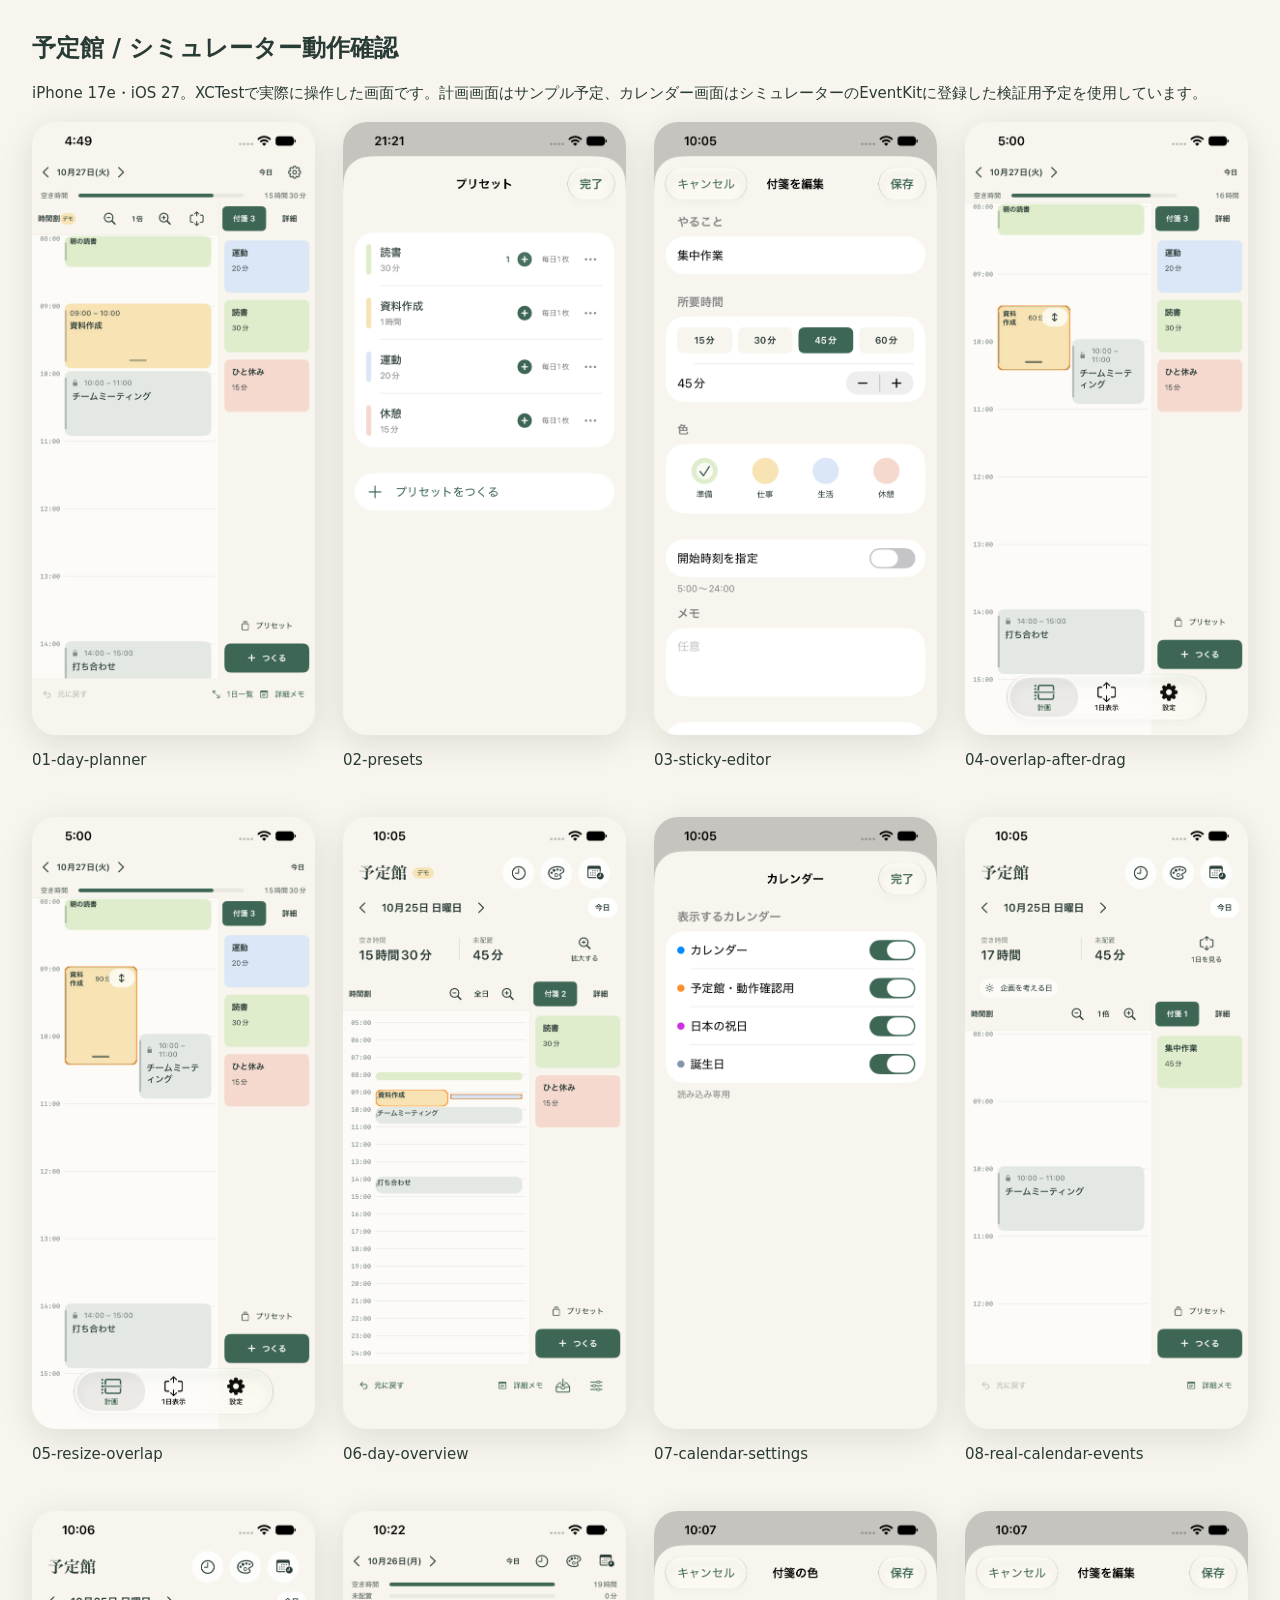
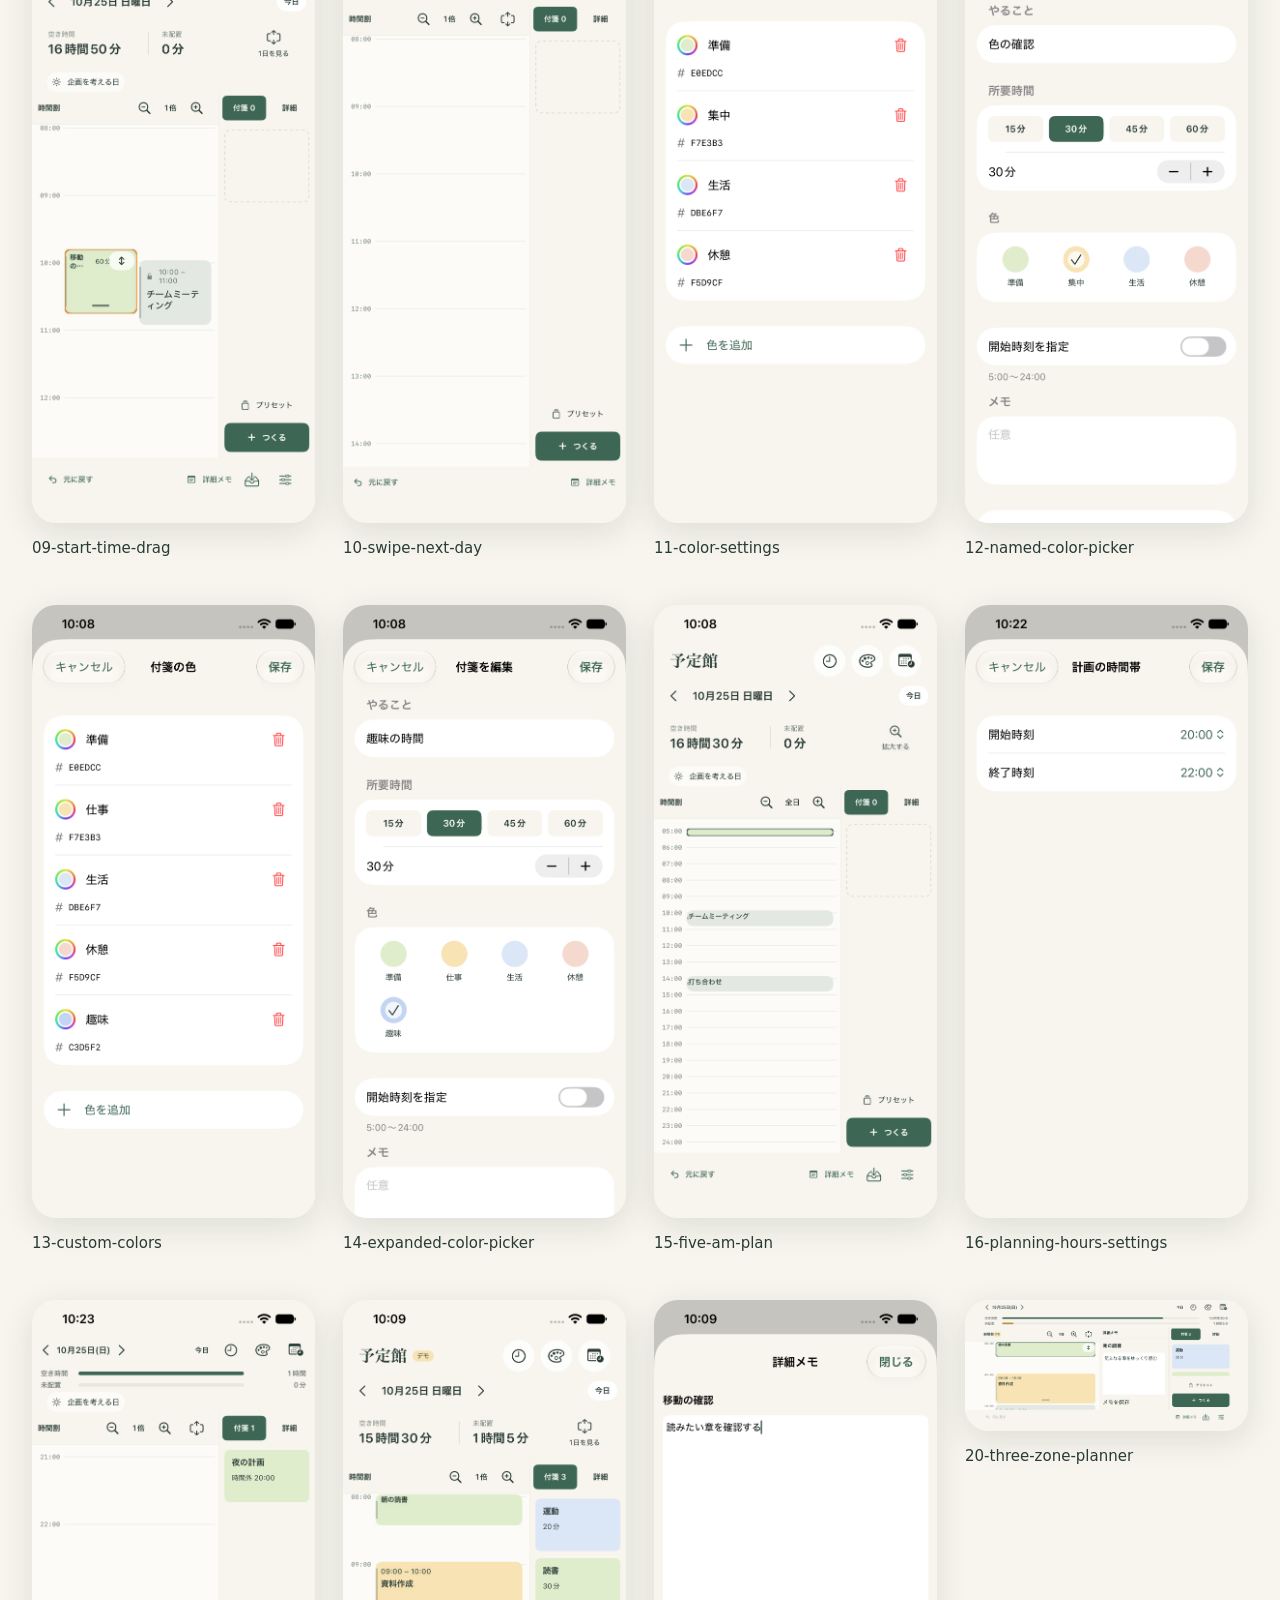
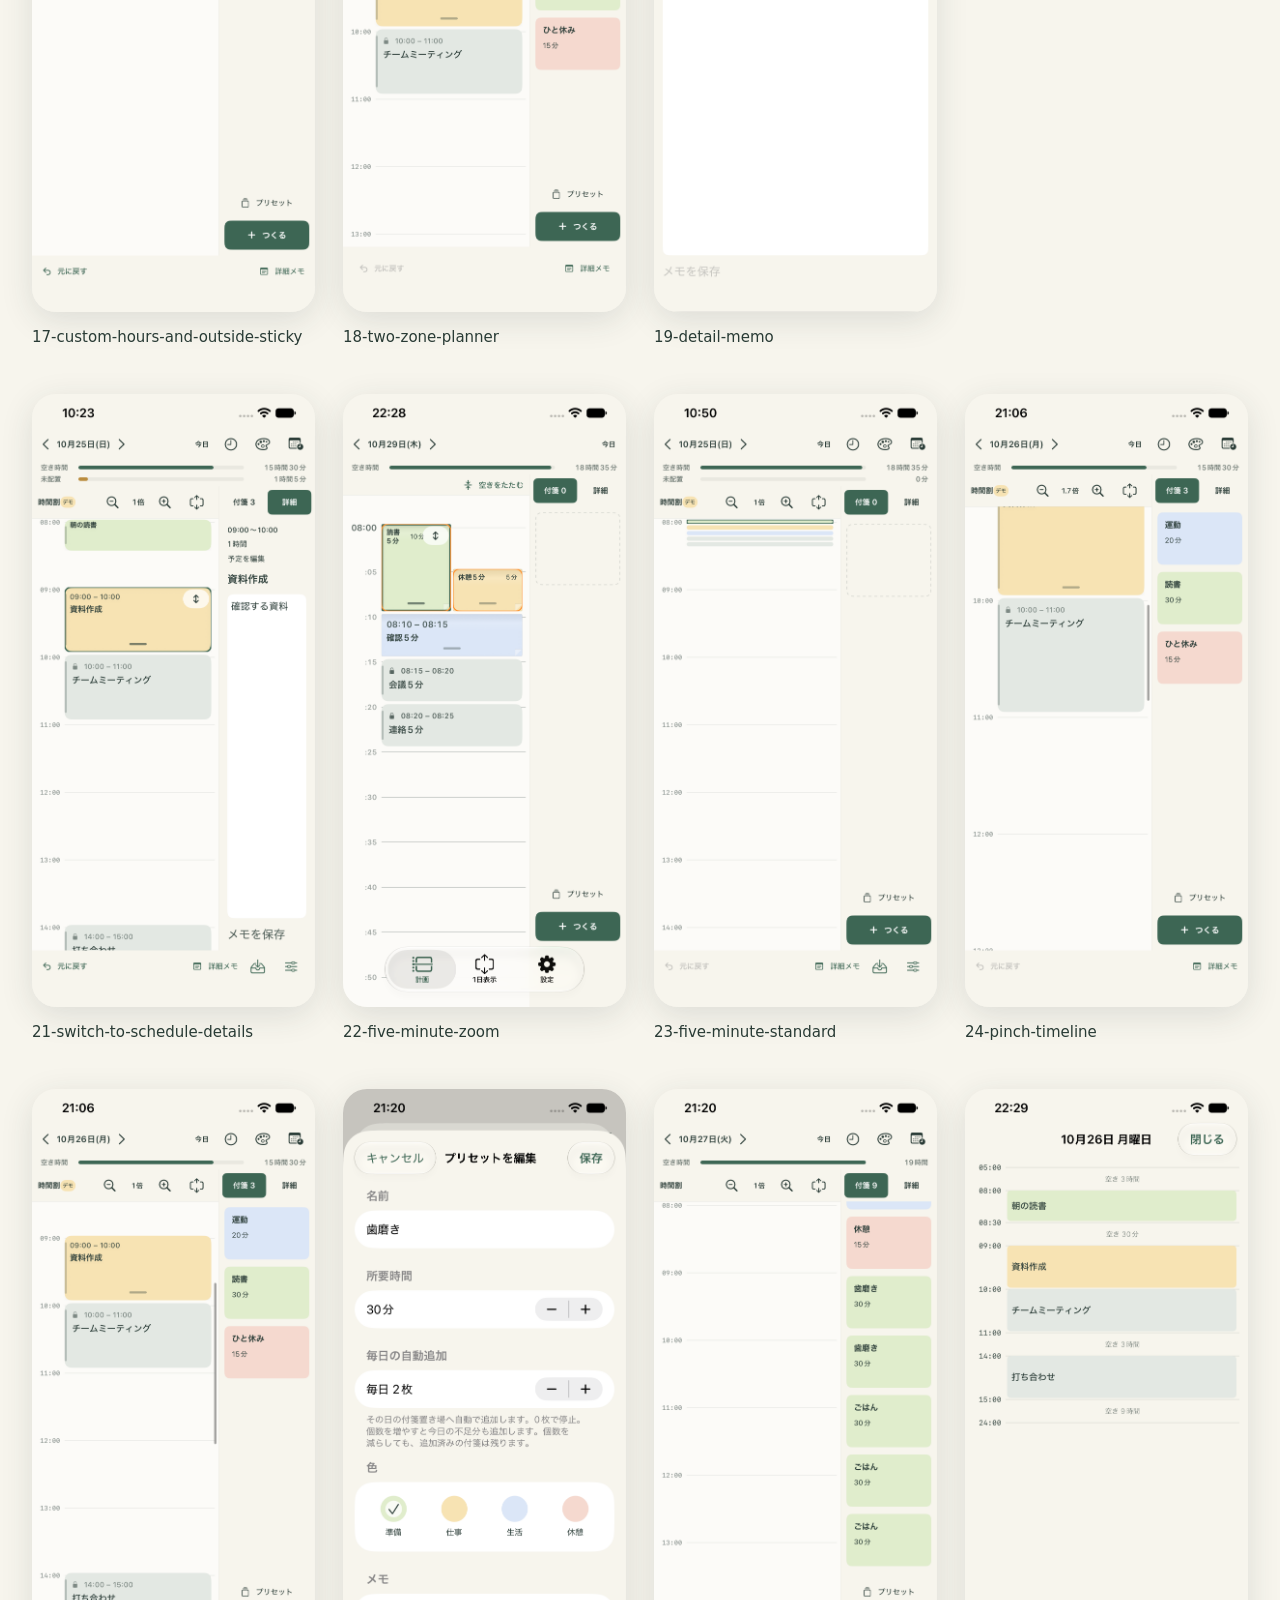
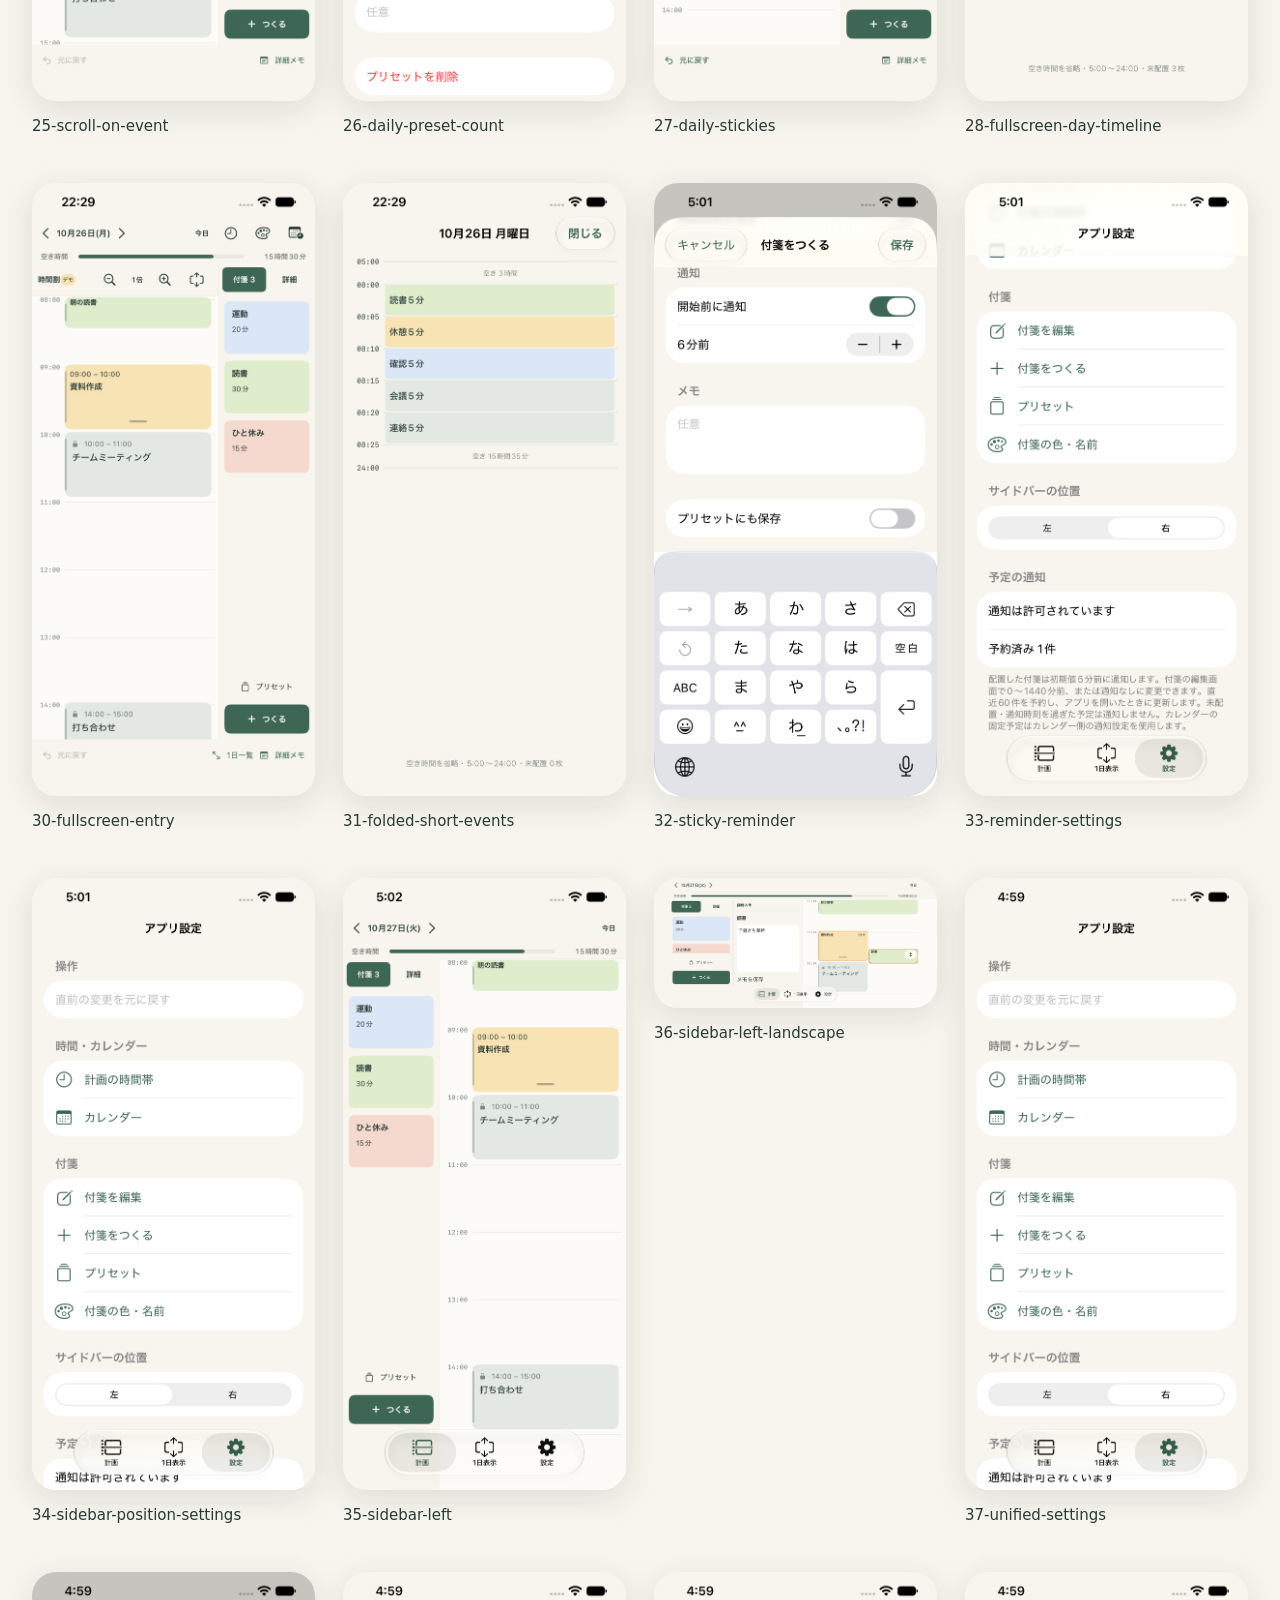
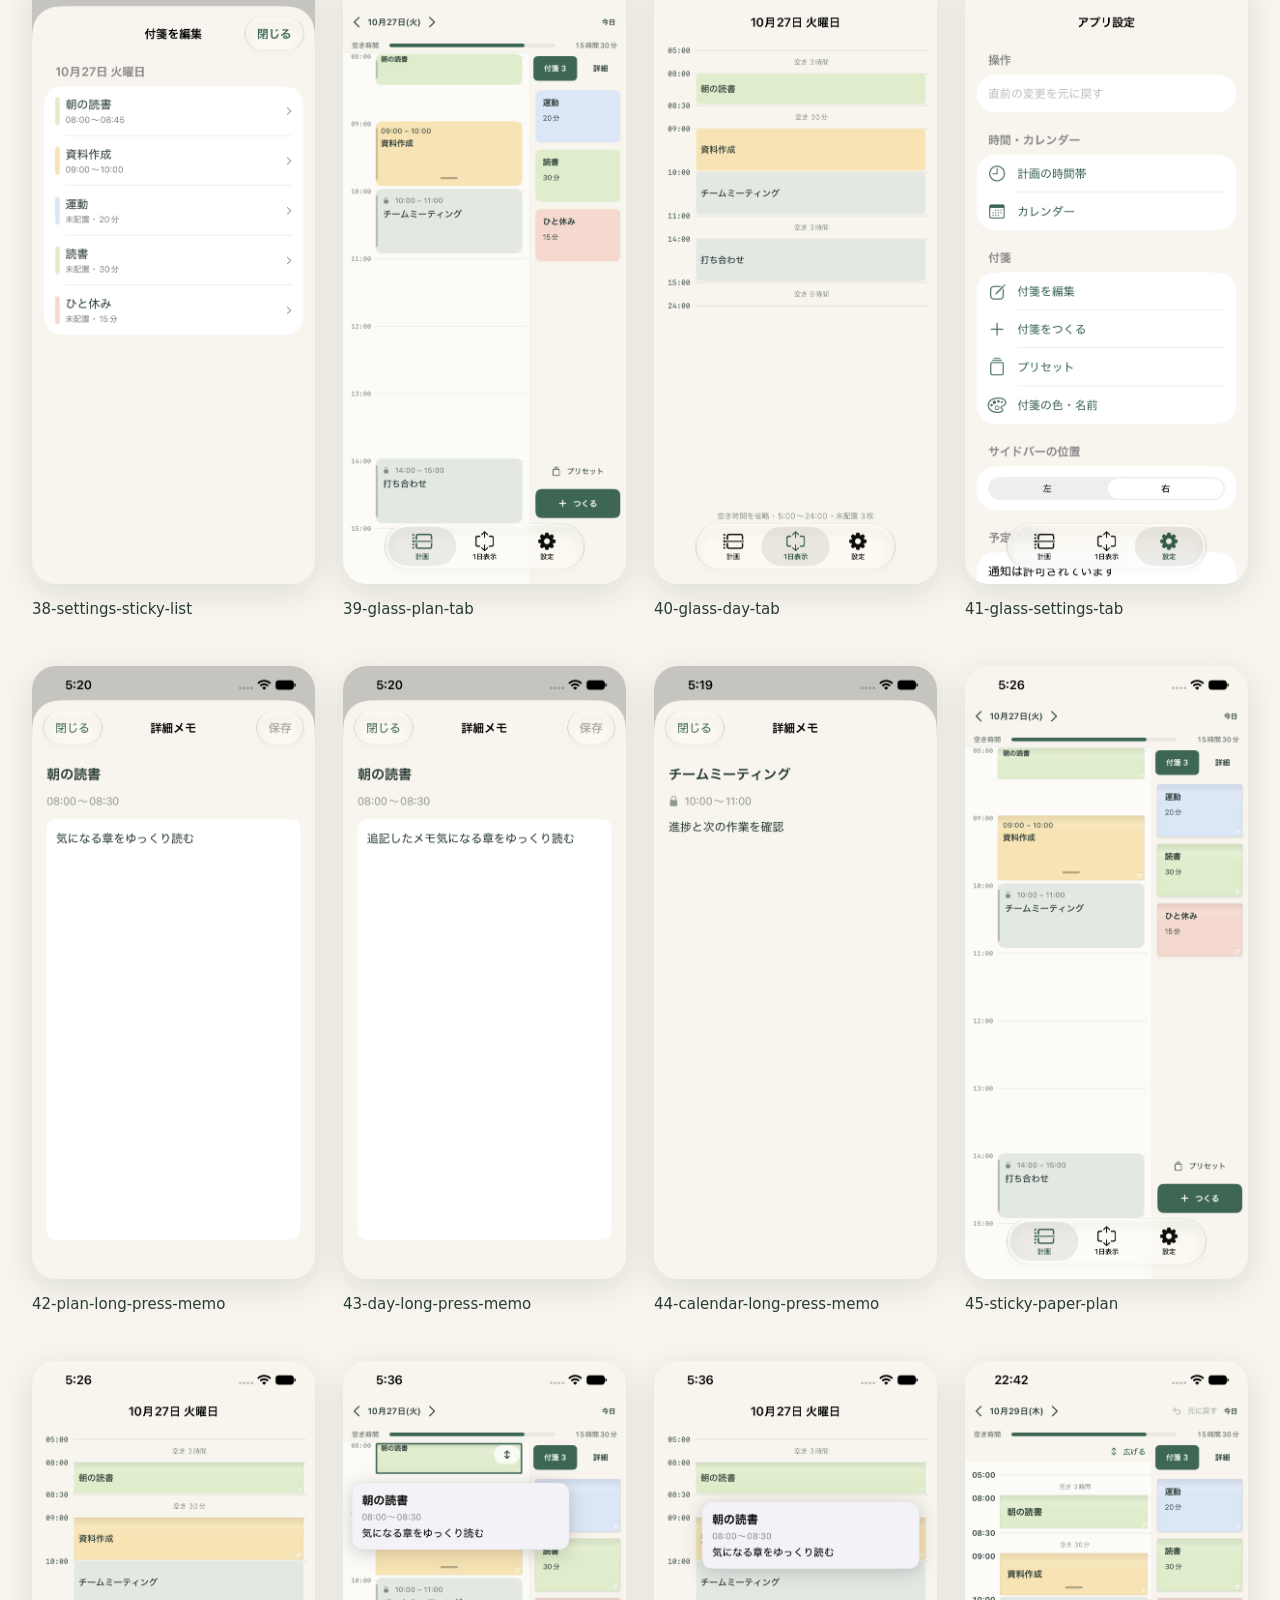
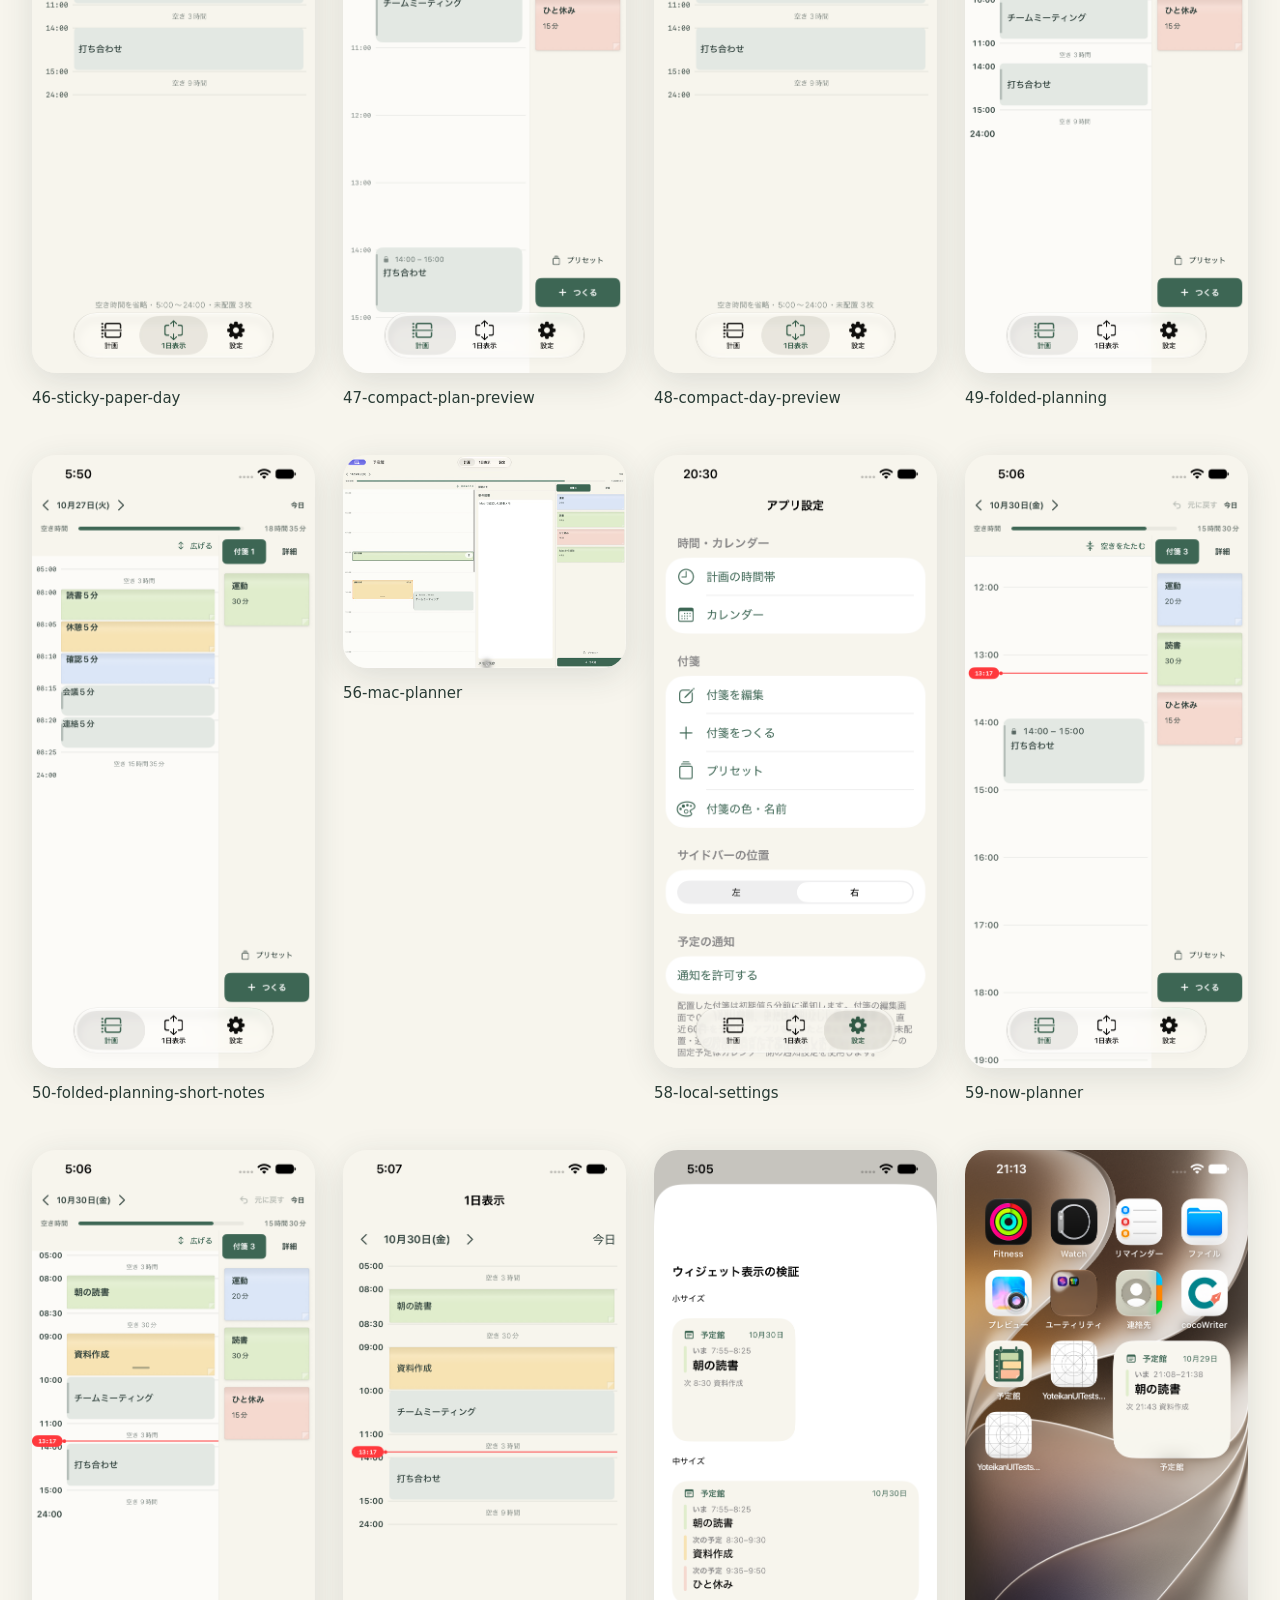
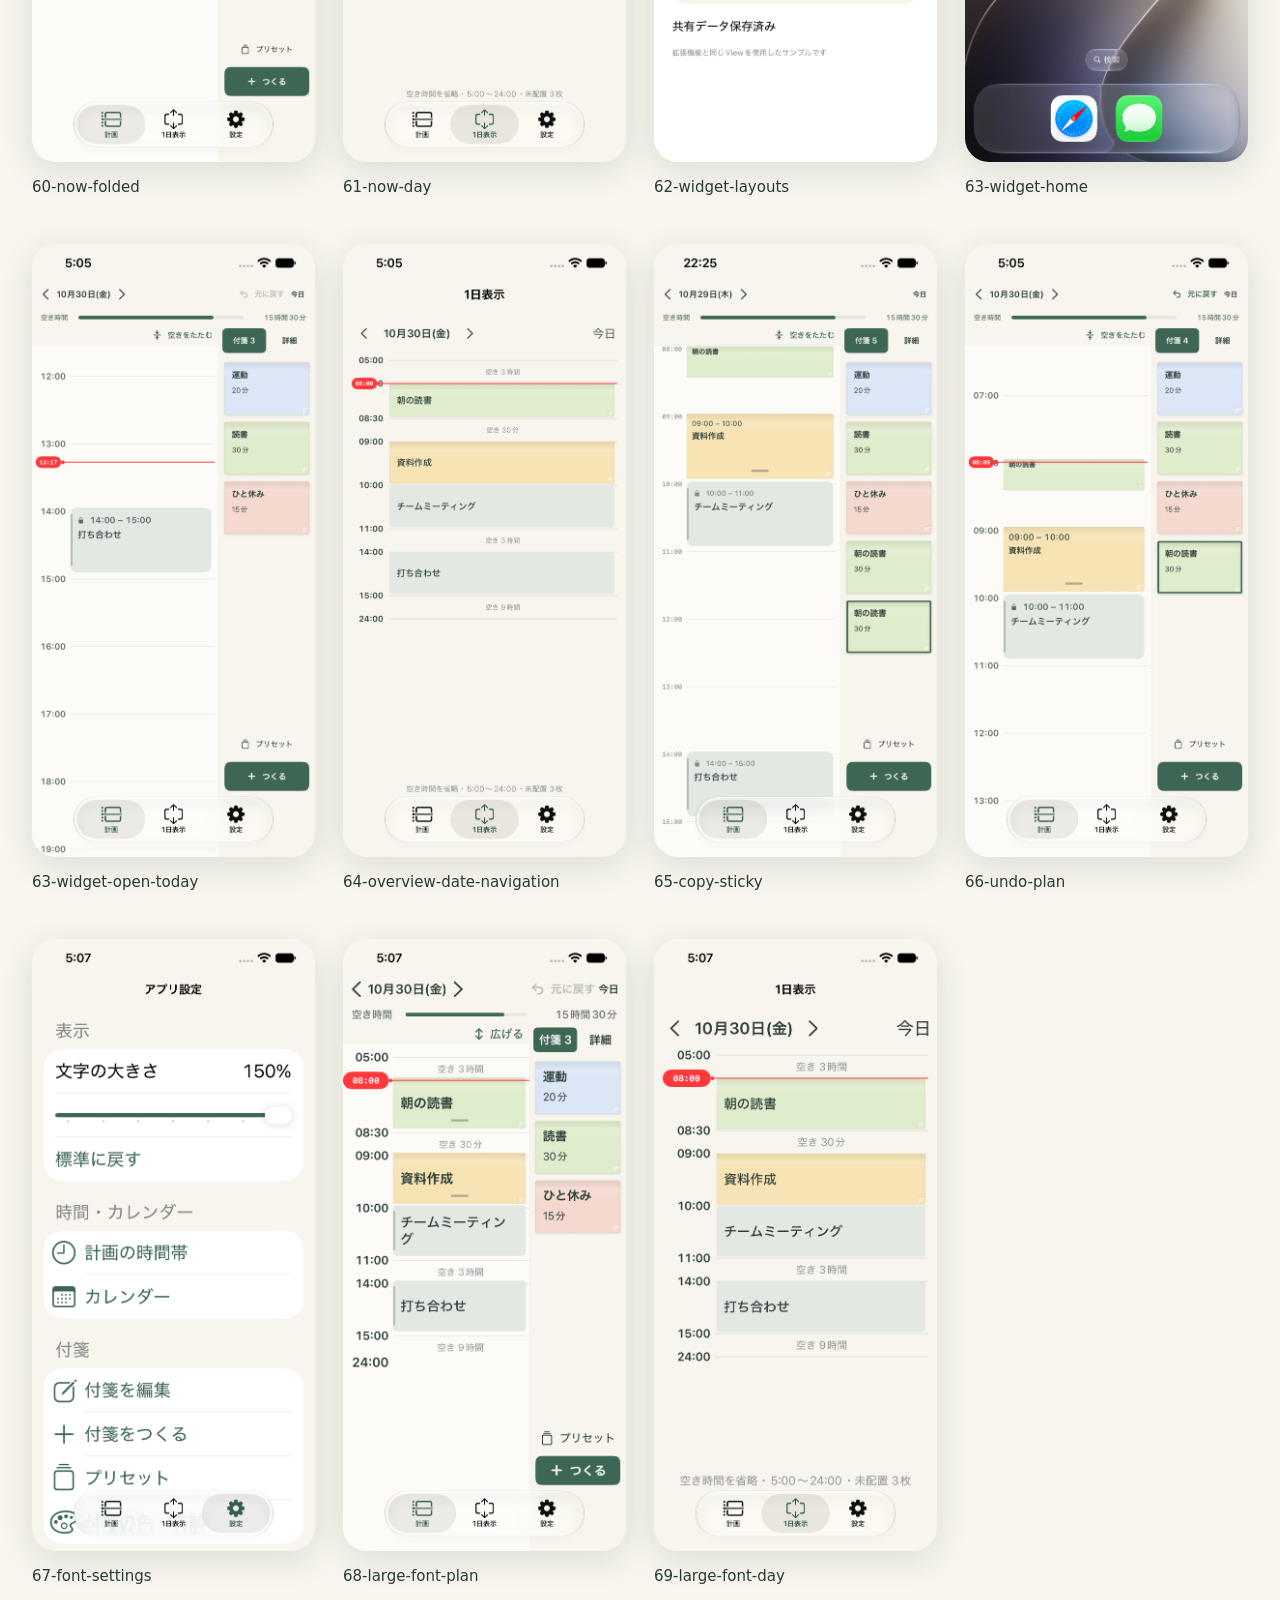
==== commit 4d0fe9a6: "Merge main into current-time widget and preserve planning improvements" ====
--- a/docs/screenshots/index.html
+++ b/docs/screenshots/index.html
@@ -1 +1 @@
-<!doctype html><html lang="ja"><meta charset="utf-8"><meta name="viewport" content="width=device-width,initial-scale=1"><title>予定館・実機能確認</title><style>body{background:#f7f5ed;color:#293b35;font:15px system-ui;margin:32px}h1{font-size:24px}.grid{display:grid;grid-template-columns:repeat(auto-fit,minmax(240px,1fr));gap:28px}figure{margin:0}img{width:100%;max-width:390px;border-radius:24px;box-shadow:0 8px 32px #293b3520}figcaption{margin:12px 0 20px}p{line-height:1.8}</style><h1>予定館 / シミュレーター動作確認</h1><p>iPhone 17e・iOS 27。XCTestで実際に操作した画面です。計画画面はサンプル予定、カレンダー画面はシミュレーターのEventKitに登録した検証用予定を使用しています。</p><div class="grid"><figure><a href="01-day-planner.png"><img src="01-day-planner.png" alt="01-day-planner"></a><figcaption>01-day-planner</figcaption></figure><figure><a href="02-presets.png"><img src="02-presets.png" alt="02-presets"></a><figcaption>02-presets</figcaption></figure><figure><a href="03-sticky-editor.png"><img src="03-sticky-editor.png" alt="03-sticky-editor"></a><figcaption>03-sticky-editor</figcaption></figure><figure><a href="04-overlap-after-drag.png"><img src="04-overlap-after-drag.png" alt="04-overlap-after-drag"></a><figcaption>04-overlap-after-drag</figcaption></figure><figure><a href="05-resize-overlap.png"><img src="05-resize-overlap.png" alt="05-resize-overlap"></a><figcaption>05-resize-overlap</figcaption></figure><figure><a href="06-day-overview.png"><img src="06-day-overview.png" alt="06-day-overview"></a><figcaption>06-day-overview</figcaption></figure><figure><a href="07-calendar-settings.png"><img src="07-calendar-settings.png" alt="07-calendar-settings"></a><figcaption>07-calendar-settings</figcaption></figure><figure><a href="08-real-calendar-events.png"><img src="08-real-calendar-events.png" alt="08-real-calendar-events"></a><figcaption>08-real-calendar-events</figcaption></figure><figure><a href="09-start-time-drag.png"><img src="09-start-time-drag.png" alt="09-start-time-drag"></a><figcaption>09-start-time-drag</figcaption></figure><figure><a href="10-swipe-next-day.png"><img src="10-swipe-next-day.png" alt="10-swipe-next-day"></a><figcaption>10-swipe-next-day</figcaption></figure><figure><a href="11-color-settings.png"><img src="11-color-settings.png" alt="11-color-settings"></a><figcaption>11-color-settings</figcaption></figure><figure><a href="12-named-color-picker.png"><img src="12-named-color-picker.png" alt="12-named-color-picker"></a><figcaption>12-named-color-picker</figcaption></figure><figure><a href="13-custom-colors.png"><img src="13-custom-colors.png" alt="13-custom-colors"></a><figcaption>13-custom-colors</figcaption></figure><figure><a href="14-expanded-color-picker.png"><img src="14-expanded-color-picker.png" alt="14-expanded-color-picker"></a><figcaption>14-expanded-color-picker</figcaption></figure><figure><a href="15-five-am-plan.png"><img src="15-five-am-plan.png" alt="15-five-am-plan"></a><figcaption>15-five-am-plan</figcaption></figure><figure><a href="16-planning-hours-settings.png"><img src="16-planning-hours-settings.png" alt="16-planning-hours-settings"></a><figcaption>16-planning-hours-settings</figcaption></figure><figure><a href="17-custom-hours-and-outside-sticky.png"><img src="17-custom-hours-and-outside-sticky.png" alt="17-custom-hours-and-outside-sticky"></a><figcaption>17-custom-hours-and-outside-sticky</figcaption></figure><figure><a href="18-two-zone-planner.png"><img src="18-two-zone-planner.png" alt="18-two-zone-planner"></a><figcaption>18-two-zone-planner</figcaption></figure><figure><a href="19-detail-memo.png"><img src="19-detail-memo.png" alt="19-detail-memo"></a><figcaption>19-detail-memo</figcaption></figure><figure><a href="20-three-zone-planner.png"><img src="20-three-zone-planner.png" alt="20-three-zone-planner"></a><figcaption>20-three-zone-planner</figcaption></figure><figure><a href="21-switch-to-schedule-details.png"><img src="21-switch-to-schedule-details.png" alt="21-switch-to-schedule-details"></a><figcaption>21-switch-to-schedule-details</figcaption></figure><figure><a href="22-five-minute-zoom.png"><img src="22-five-minute-zoom.png" alt="22-five-minute-zoom"></a><figcaption>22-five-minute-zoom</figcaption></figure><figure><a href="23-five-minute-standard.png"><img src="23-five-minute-standard.png" alt="23-five-minute-standard"></a><figcaption>23-five-minute-standard</figcaption></figure><figure><a href="24-pinch-timeline.png"><img src="24-pinch-timeline.png" alt="24-pinch-timeline"></a><figcaption>24-pinch-timeline</figcaption></figure><figure><a href="25-scroll-on-event.png"><img src="25-scroll-on-event.png" alt="25-scroll-on-event"></a><figcaption>25-scroll-on-event</figcaption></figure><figure><a href="26-daily-preset-count.png"><img src="26-daily-preset-count.png" alt="26-daily-preset-count"></a><figcaption>26-daily-preset-count</figcaption></figure><figure><a href="27-daily-stickies.png"><img src="27-daily-stickies.png" alt="27-daily-stickies"></a><figcaption>27-daily-stickies</figcaption></figure><figure><a href="28-fullscreen-day-timeline.png"><img src="28-fullscreen-day-timeline.png" alt="28-fullscreen-day-timeline"></a><figcaption>28-fullscreen-day-timeline</figcaption></figure><figure><a href="30-fullscreen-entry.png"><img src="30-fullscreen-entry.png" alt="30-fullscreen-entry"></a><figcaption>30-fullscreen-entry</figcaption></figure><figure><a href="31-folded-short-events.png"><img src="31-folded-short-events.png" alt="31-folded-short-events"></a><figcaption>31-folded-short-events</figcaption></figure><figure><a href="32-sticky-reminder.png"><img src="32-sticky-reminder.png" alt="32-sticky-reminder"></a><figcaption>32-sticky-reminder</figcaption></figure><figure><a href="33-reminder-settings.png"><img src="33-reminder-settings.png" alt="33-reminder-settings"></a><figcaption>33-reminder-settings</figcaption></figure><figure><a href="34-sidebar-position-settings.png"><img src="34-sidebar-position-settings.png" alt="34-sidebar-position-settings"></a><figcaption>34-sidebar-position-settings</figcaption></figure><figure><a href="35-sidebar-left.png"><img src="35-sidebar-left.png" alt="35-sidebar-left"></a><figcaption>35-sidebar-left</figcaption></figure><figure><a href="36-sidebar-left-landscape.png"><img src="36-sidebar-left-landscape.png" alt="36-sidebar-left-landscape"></a><figcaption>36-sidebar-left-landscape</figcaption></figure><figure><a href="37-unified-settings.png"><img src="37-unified-settings.png" alt="37-unified-settings"></a><figcaption>37-unified-settings</figcaption></figure><figure><a href="38-settings-sticky-list.png"><img src="38-settings-sticky-list.png" alt="38-settings-sticky-list"></a><figcaption>38-settings-sticky-list</figcaption></figure><figure><a href="39-glass-plan-tab.png"><img src="39-glass-plan-tab.png" alt="39-glass-plan-tab"></a><figcaption>39-glass-plan-tab</figcaption></figure><figure><a href="40-glass-day-tab.png"><img src="40-glass-day-tab.png" alt="40-glass-day-tab"></a><figcaption>40-glass-day-tab</figcaption></figure><figure><a href="41-glass-settings-tab.png"><img src="41-glass-settings-tab.png" alt="41-glass-settings-tab"></a><figcaption>41-glass-settings-tab</figcaption></figure><figure><a href="42-plan-long-press-memo.png"><img src="42-plan-long-press-memo.png" alt="42-plan-long-press-memo"></a><figcaption>42-plan-long-press-memo</figcaption></figure><figure><a href="43-day-long-press-memo.png"><img src="43-day-long-press-memo.png" alt="43-day-long-press-memo"></a><figcaption>43-day-long-press-memo</figcaption></figure><figure><a href="44-calendar-long-press-memo.png"><img src="44-calendar-long-press-memo.png" alt="44-calendar-long-press-memo"></a><figcaption>44-calendar-long-press-memo</figcaption></figure><figure><a href="45-sticky-paper-plan.png"><img src="45-sticky-paper-plan.png" alt="45-sticky-paper-plan"></a><figcaption>45-sticky-paper-plan</figcaption></figure><figure><a href="46-sticky-paper-day.png"><img src="46-sticky-paper-day.png" alt="46-sticky-paper-day"></a><figcaption>46-sticky-paper-day</figcaption></figure><figure><a href="47-compact-plan-preview.png"><img src="47-compact-plan-preview.png" alt="47-compact-plan-preview"></a><figcaption>47-compact-plan-preview</figcaption></figure><figure><a href="48-compact-day-preview.png"><img src="48-compact-day-preview.png" alt="48-compact-day-preview"></a><figcaption>48-compact-day-preview</figcaption></figure><figure><a href="49-folded-planning.png"><img src="49-folded-planning.png" alt="49-folded-planning"></a><figcaption>49-folded-planning</figcaption></figure><figure><a href="50-folded-planning-short-notes.png"><img src="50-folded-planning-short-notes.png" alt="50-folded-planning-short-notes"></a><figcaption>50-folded-planning-short-notes</figcaption></figure><figure><a href="56-mac-planner.png"><img src="56-mac-planner.png" alt="56-mac-planner"></a><figcaption>56-mac-planner</figcaption></figure><figure><a href="58-local-settings.png"><img src="58-local-settings.png" alt="58-local-settings"></a><figcaption>58-local-settings</figcaption></figure><figure><a href="64-overview-date-navigation.png"><img src="64-overview-date-navigation.png" alt="64-overview-date-navigation"></a><figcaption>64-overview-date-navigation</figcaption></figure><figure><a href="65-copy-sticky.png"><img src="65-copy-sticky.png" alt="65-copy-sticky"></a><figcaption>65-copy-sticky</figcaption></figure><figure><a href="66-undo-plan.png"><img src="66-undo-plan.png" alt="66-undo-plan"></a><figcaption>66-undo-plan</figcaption></figure><figure><a href="67-font-settings.png"><img src="67-font-settings.png" alt="67-font-settings"></a><figcaption>67-font-settings</figcaption></figure><figure><a href="68-large-font-plan.png"><img src="68-large-font-plan.png" alt="68-large-font-plan"></a><figcaption>68-large-font-plan</figcaption></figure><figure><a href="69-large-font-day.png"><img src="69-large-font-day.png" alt="69-large-font-day"></a><figcaption>69-large-font-day</figcaption></figure></div></html>+<!doctype html><html lang="ja"><meta charset="utf-8"><meta name="viewport" content="width=device-width,initial-scale=1"><title>予定館・実機能確認</title><style>body{background:#f7f5ed;color:#293b35;font:15px system-ui;margin:32px}h1{font-size:24px}.grid{display:grid;grid-template-columns:repeat(auto-fit,minmax(240px,1fr));gap:28px}figure{margin:0}img{width:100%;max-width:390px;border-radius:24px;box-shadow:0 8px 32px #293b3520}figcaption{margin:12px 0 20px}p{line-height:1.8}</style><h1>予定館 / シミュレーター動作確認</h1><p>iPhone 17e・iOS 27。XCTestで実際に操作した画面です。計画画面はサンプル予定、カレンダー画面はシミュレーターのEventKitに登録した検証用予定を使用しています。</p><div class="grid"><figure><a href="01-day-planner.png"><img src="01-day-planner.png" alt="01-day-planner"></a><figcaption>01-day-planner</figcaption></figure><figure><a href="02-presets.png"><img src="02-presets.png" alt="02-presets"></a><figcaption>02-presets</figcaption></figure><figure><a href="03-sticky-editor.png"><img src="03-sticky-editor.png" alt="03-sticky-editor"></a><figcaption>03-sticky-editor</figcaption></figure><figure><a href="04-overlap-after-drag.png"><img src="04-overlap-after-drag.png" alt="04-overlap-after-drag"></a><figcaption>04-overlap-after-drag</figcaption></figure><figure><a href="05-resize-overlap.png"><img src="05-resize-overlap.png" alt="05-resize-overlap"></a><figcaption>05-resize-overlap</figcaption></figure><figure><a href="06-day-overview.png"><img src="06-day-overview.png" alt="06-day-overview"></a><figcaption>06-day-overview</figcaption></figure><figure><a href="07-calendar-settings.png"><img src="07-calendar-settings.png" alt="07-calendar-settings"></a><figcaption>07-calendar-settings</figcaption></figure><figure><a href="08-real-calendar-events.png"><img src="08-real-calendar-events.png" alt="08-real-calendar-events"></a><figcaption>08-real-calendar-events</figcaption></figure><figure><a href="09-start-time-drag.png"><img src="09-start-time-drag.png" alt="09-start-time-drag"></a><figcaption>09-start-time-drag</figcaption></figure><figure><a href="10-swipe-next-day.png"><img src="10-swipe-next-day.png" alt="10-swipe-next-day"></a><figcaption>10-swipe-next-day</figcaption></figure><figure><a href="11-color-settings.png"><img src="11-color-settings.png" alt="11-color-settings"></a><figcaption>11-color-settings</figcaption></figure><figure><a href="12-named-color-picker.png"><img src="12-named-color-picker.png" alt="12-named-color-picker"></a><figcaption>12-named-color-picker</figcaption></figure><figure><a href="13-custom-colors.png"><img src="13-custom-colors.png" alt="13-custom-colors"></a><figcaption>13-custom-colors</figcaption></figure><figure><a href="14-expanded-color-picker.png"><img src="14-expanded-color-picker.png" alt="14-expanded-color-picker"></a><figcaption>14-expanded-color-picker</figcaption></figure><figure><a href="15-five-am-plan.png"><img src="15-five-am-plan.png" alt="15-five-am-plan"></a><figcaption>15-five-am-plan</figcaption></figure><figure><a href="16-planning-hours-settings.png"><img src="16-planning-hours-settings.png" alt="16-planning-hours-settings"></a><figcaption>16-planning-hours-settings</figcaption></figure><figure><a href="17-custom-hours-and-outside-sticky.png"><img src="17-custom-hours-and-outside-sticky.png" alt="17-custom-hours-and-outside-sticky"></a><figcaption>17-custom-hours-and-outside-sticky</figcaption></figure><figure><a href="18-two-zone-planner.png"><img src="18-two-zone-planner.png" alt="18-two-zone-planner"></a><figcaption>18-two-zone-planner</figcaption></figure><figure><a href="19-detail-memo.png"><img src="19-detail-memo.png" alt="19-detail-memo"></a><figcaption>19-detail-memo</figcaption></figure><figure><a href="20-three-zone-planner.png"><img src="20-three-zone-planner.png" alt="20-three-zone-planner"></a><figcaption>20-three-zone-planner</figcaption></figure><figure><a href="21-switch-to-schedule-details.png"><img src="21-switch-to-schedule-details.png" alt="21-switch-to-schedule-details"></a><figcaption>21-switch-to-schedule-details</figcaption></figure><figure><a href="22-five-minute-zoom.png"><img src="22-five-minute-zoom.png" alt="22-five-minute-zoom"></a><figcaption>22-five-minute-zoom</figcaption></figure><figure><a href="23-five-minute-standard.png"><img src="23-five-minute-standard.png" alt="23-five-minute-standard"></a><figcaption>23-five-minute-standard</figcaption></figure><figure><a href="24-pinch-timeline.png"><img src="24-pinch-timeline.png" alt="24-pinch-timeline"></a><figcaption>24-pinch-timeline</figcaption></figure><figure><a href="25-scroll-on-event.png"><img src="25-scroll-on-event.png" alt="25-scroll-on-event"></a><figcaption>25-scroll-on-event</figcaption></figure><figure><a href="26-daily-preset-count.png"><img src="26-daily-preset-count.png" alt="26-daily-preset-count"></a><figcaption>26-daily-preset-count</figcaption></figure><figure><a href="27-daily-stickies.png"><img src="27-daily-stickies.png" alt="27-daily-stickies"></a><figcaption>27-daily-stickies</figcaption></figure><figure><a href="28-fullscreen-day-timeline.png"><img src="28-fullscreen-day-timeline.png" alt="28-fullscreen-day-timeline"></a><figcaption>28-fullscreen-day-timeline</figcaption></figure><figure><a href="30-fullscreen-entry.png"><img src="30-fullscreen-entry.png" alt="30-fullscreen-entry"></a><figcaption>30-fullscreen-entry</figcaption></figure><figure><a href="31-folded-short-events.png"><img src="31-folded-short-events.png" alt="31-folded-short-events"></a><figcaption>31-folded-short-events</figcaption></figure><figure><a href="32-sticky-reminder.png"><img src="32-sticky-reminder.png" alt="32-sticky-reminder"></a><figcaption>32-sticky-reminder</figcaption></figure><figure><a href="33-reminder-settings.png"><img src="33-reminder-settings.png" alt="33-reminder-settings"></a><figcaption>33-reminder-settings</figcaption></figure><figure><a href="34-sidebar-position-settings.png"><img src="34-sidebar-position-settings.png" alt="34-sidebar-position-settings"></a><figcaption>34-sidebar-position-settings</figcaption></figure><figure><a href="35-sidebar-left.png"><img src="35-sidebar-left.png" alt="35-sidebar-left"></a><figcaption>35-sidebar-left</figcaption></figure><figure><a href="36-sidebar-left-landscape.png"><img src="36-sidebar-left-landscape.png" alt="36-sidebar-left-landscape"></a><figcaption>36-sidebar-left-landscape</figcaption></figure><figure><a href="37-unified-settings.png"><img src="37-unified-settings.png" alt="37-unified-settings"></a><figcaption>37-unified-settings</figcaption></figure><figure><a href="38-settings-sticky-list.png"><img src="38-settings-sticky-list.png" alt="38-settings-sticky-list"></a><figcaption>38-settings-sticky-list</figcaption></figure><figure><a href="39-glass-plan-tab.png"><img src="39-glass-plan-tab.png" alt="39-glass-plan-tab"></a><figcaption>39-glass-plan-tab</figcaption></figure><figure><a href="40-glass-day-tab.png"><img src="40-glass-day-tab.png" alt="40-glass-day-tab"></a><figcaption>40-glass-day-tab</figcaption></figure><figure><a href="41-glass-settings-tab.png"><img src="41-glass-settings-tab.png" alt="41-glass-settings-tab"></a><figcaption>41-glass-settings-tab</figcaption></figure><figure><a href="42-plan-long-press-memo.png"><img src="42-plan-long-press-memo.png" alt="42-plan-long-press-memo"></a><figcaption>42-plan-long-press-memo</figcaption></figure><figure><a href="43-day-long-press-memo.png"><img src="43-day-long-press-memo.png" alt="43-day-long-press-memo"></a><figcaption>43-day-long-press-memo</figcaption></figure><figure><a href="44-calendar-long-press-memo.png"><img src="44-calendar-long-press-memo.png" alt="44-calendar-long-press-memo"></a><figcaption>44-calendar-long-press-memo</figcaption></figure><figure><a href="45-sticky-paper-plan.png"><img src="45-sticky-paper-plan.png" alt="45-sticky-paper-plan"></a><figcaption>45-sticky-paper-plan</figcaption></figure><figure><a href="46-sticky-paper-day.png"><img src="46-sticky-paper-day.png" alt="46-sticky-paper-day"></a><figcaption>46-sticky-paper-day</figcaption></figure><figure><a href="47-compact-plan-preview.png"><img src="47-compact-plan-preview.png" alt="47-compact-plan-preview"></a><figcaption>47-compact-plan-preview</figcaption></figure><figure><a href="48-compact-day-preview.png"><img src="48-compact-day-preview.png" alt="48-compact-day-preview"></a><figcaption>48-compact-day-preview</figcaption></figure><figure><a href="49-folded-planning.png"><img src="49-folded-planning.png" alt="49-folded-planning"></a><figcaption>49-folded-planning</figcaption></figure><figure><a href="50-folded-planning-short-notes.png"><img src="50-folded-planning-short-notes.png" alt="50-folded-planning-short-notes"></a><figcaption>50-folded-planning-short-notes</figcaption></figure><figure><a href="56-mac-planner.png"><img src="56-mac-planner.png" alt="56-mac-planner"></a><figcaption>56-mac-planner</figcaption></figure><figure><a href="58-local-settings.png"><img src="58-local-settings.png" alt="58-local-settings"></a><figcaption>58-local-settings</figcaption></figure><figure><a href="59-now-planner.png"><img src="59-now-planner.png" alt="59-now-planner"></a><figcaption>59-now-planner</figcaption></figure><figure><a href="60-now-folded.png"><img src="60-now-folded.png" alt="60-now-folded"></a><figcaption>60-now-folded</figcaption></figure><figure><a href="61-now-day.png"><img src="61-now-day.png" alt="61-now-day"></a><figcaption>61-now-day</figcaption></figure><figure><a href="62-widget-layouts.png"><img src="62-widget-layouts.png" alt="62-widget-layouts"></a><figcaption>62-widget-layouts</figcaption></figure><figure><a href="63-widget-home.png"><img src="63-widget-home.png" alt="63-widget-home"></a><figcaption>63-widget-home</figcaption></figure><figure><a href="63-widget-open-today.png"><img src="63-widget-open-today.png" alt="63-widget-open-today"></a><figcaption>63-widget-open-today</figcaption></figure><figure><a href="64-overview-date-navigation.png"><img src="64-overview-date-navigation.png" alt="64-overview-date-navigation"></a><figcaption>64-overview-date-navigation</figcaption></figure><figure><a href="65-copy-sticky.png"><img src="65-copy-sticky.png" alt="65-copy-sticky"></a><figcaption>65-copy-sticky</figcaption></figure><figure><a href="66-undo-plan.png"><img src="66-undo-plan.png" alt="66-undo-plan"></a><figcaption>66-undo-plan</figcaption></figure><figure><a href="67-font-settings.png"><img src="67-font-settings.png" alt="67-font-settings"></a><figcaption>67-font-settings</figcaption></figure><figure><a href="68-large-font-plan.png"><img src="68-large-font-plan.png" alt="68-large-font-plan"></a><figcaption>68-large-font-plan</figcaption></figure><figure><a href="69-large-font-day.png"><img src="69-large-font-day.png" alt="69-large-font-day"></a><figcaption>69-large-font-day</figcaption></figure></div></html>
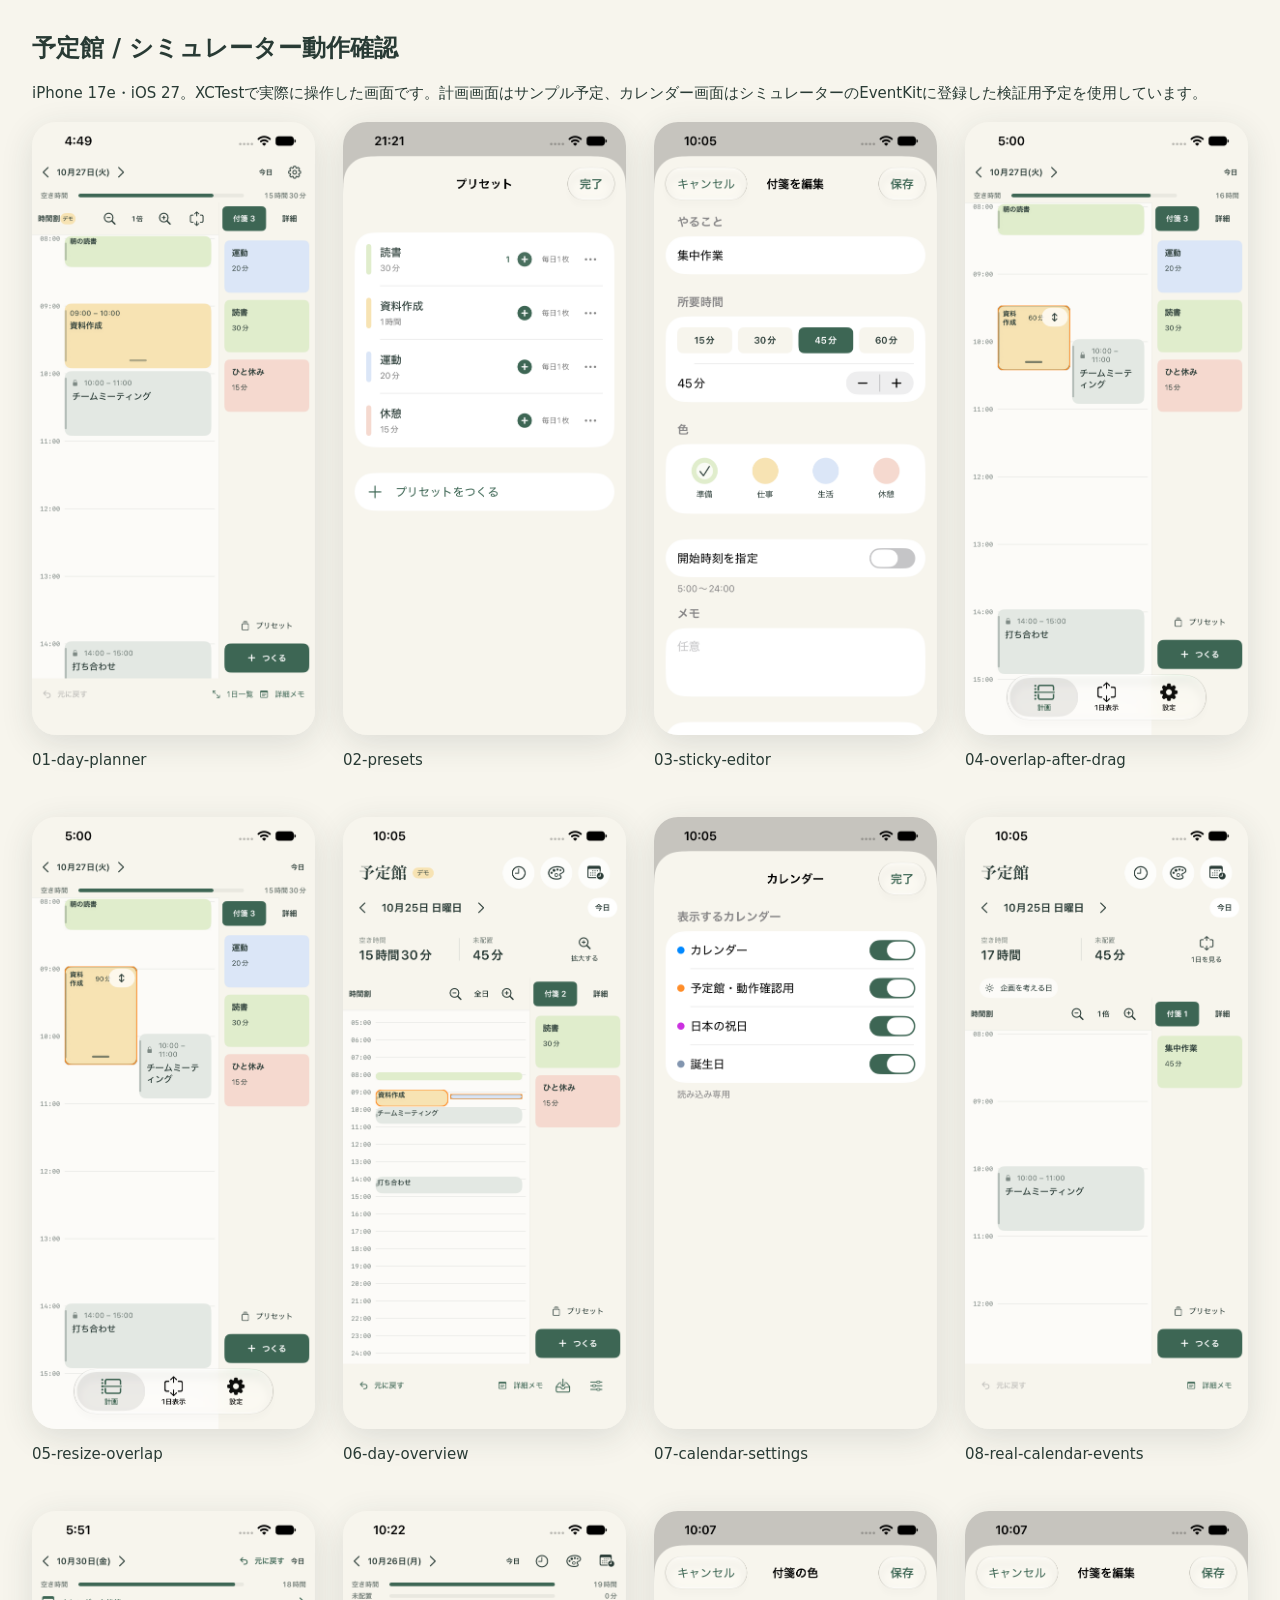
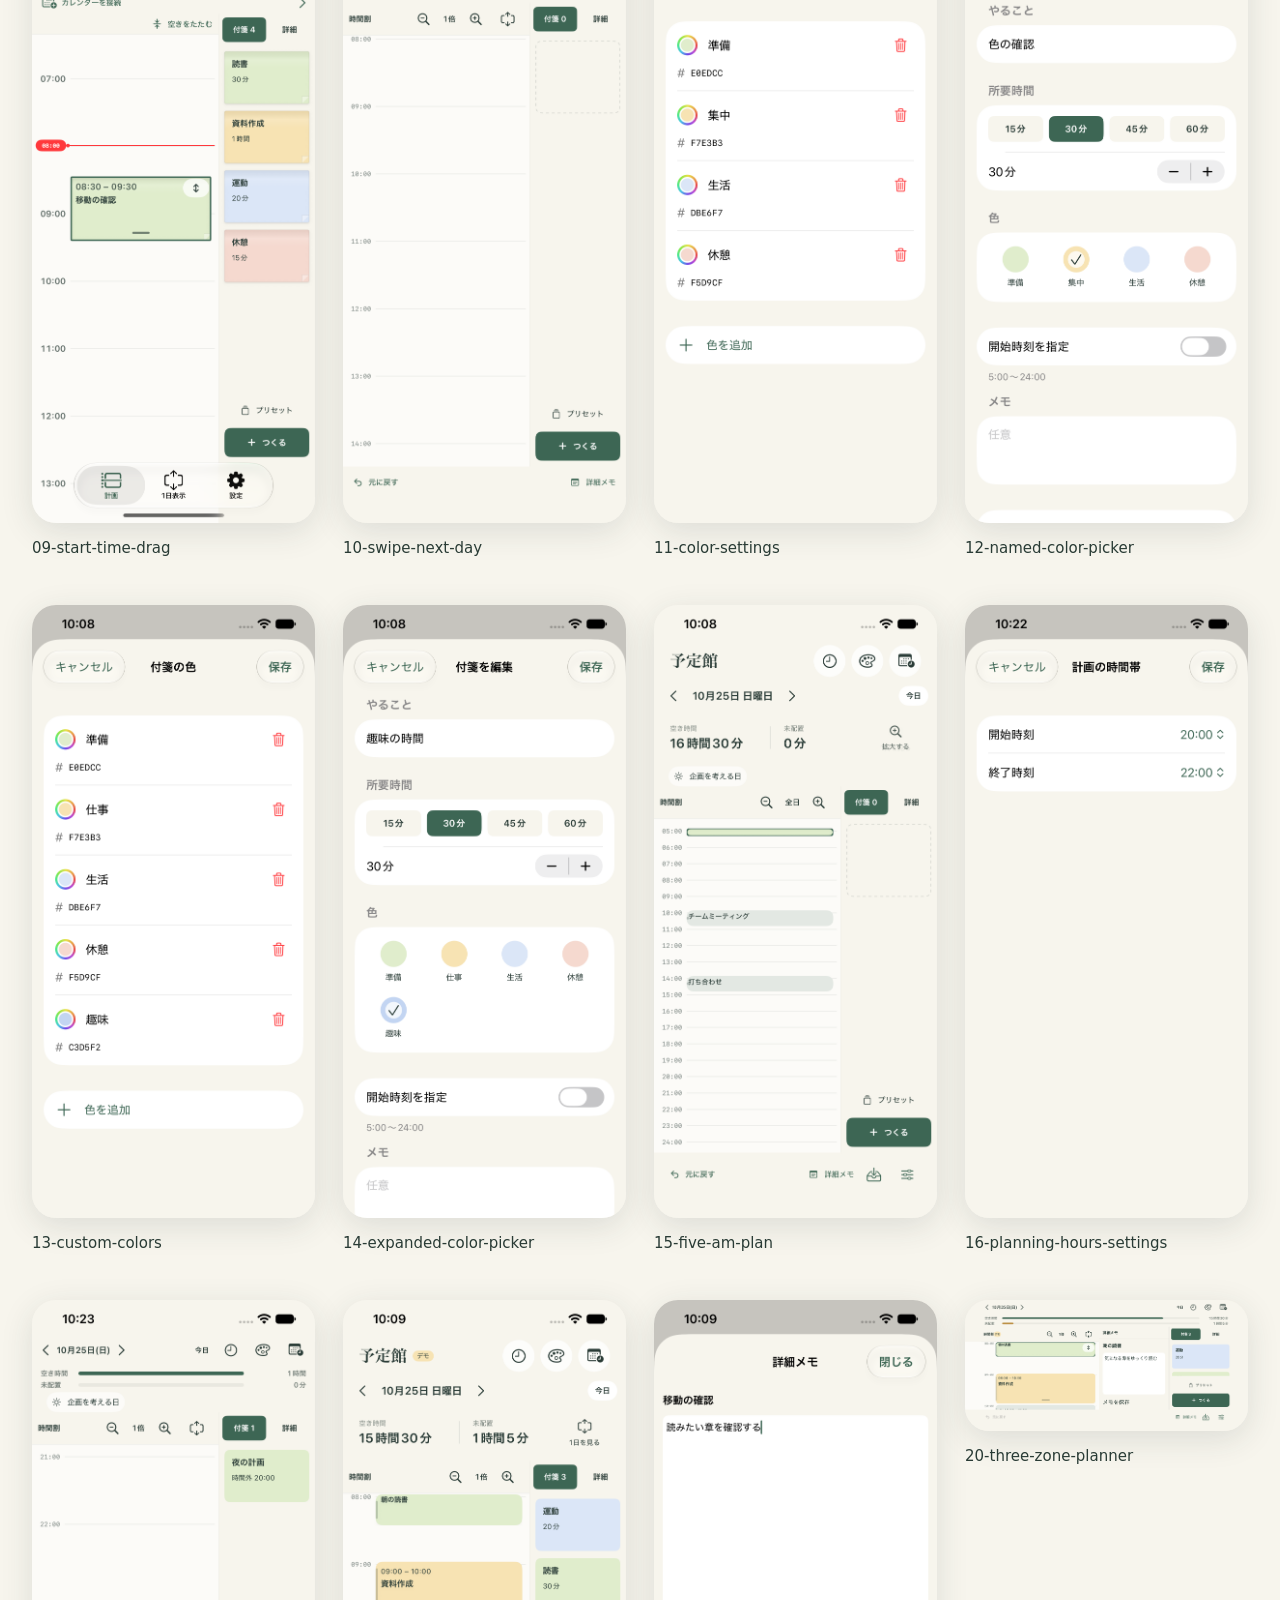
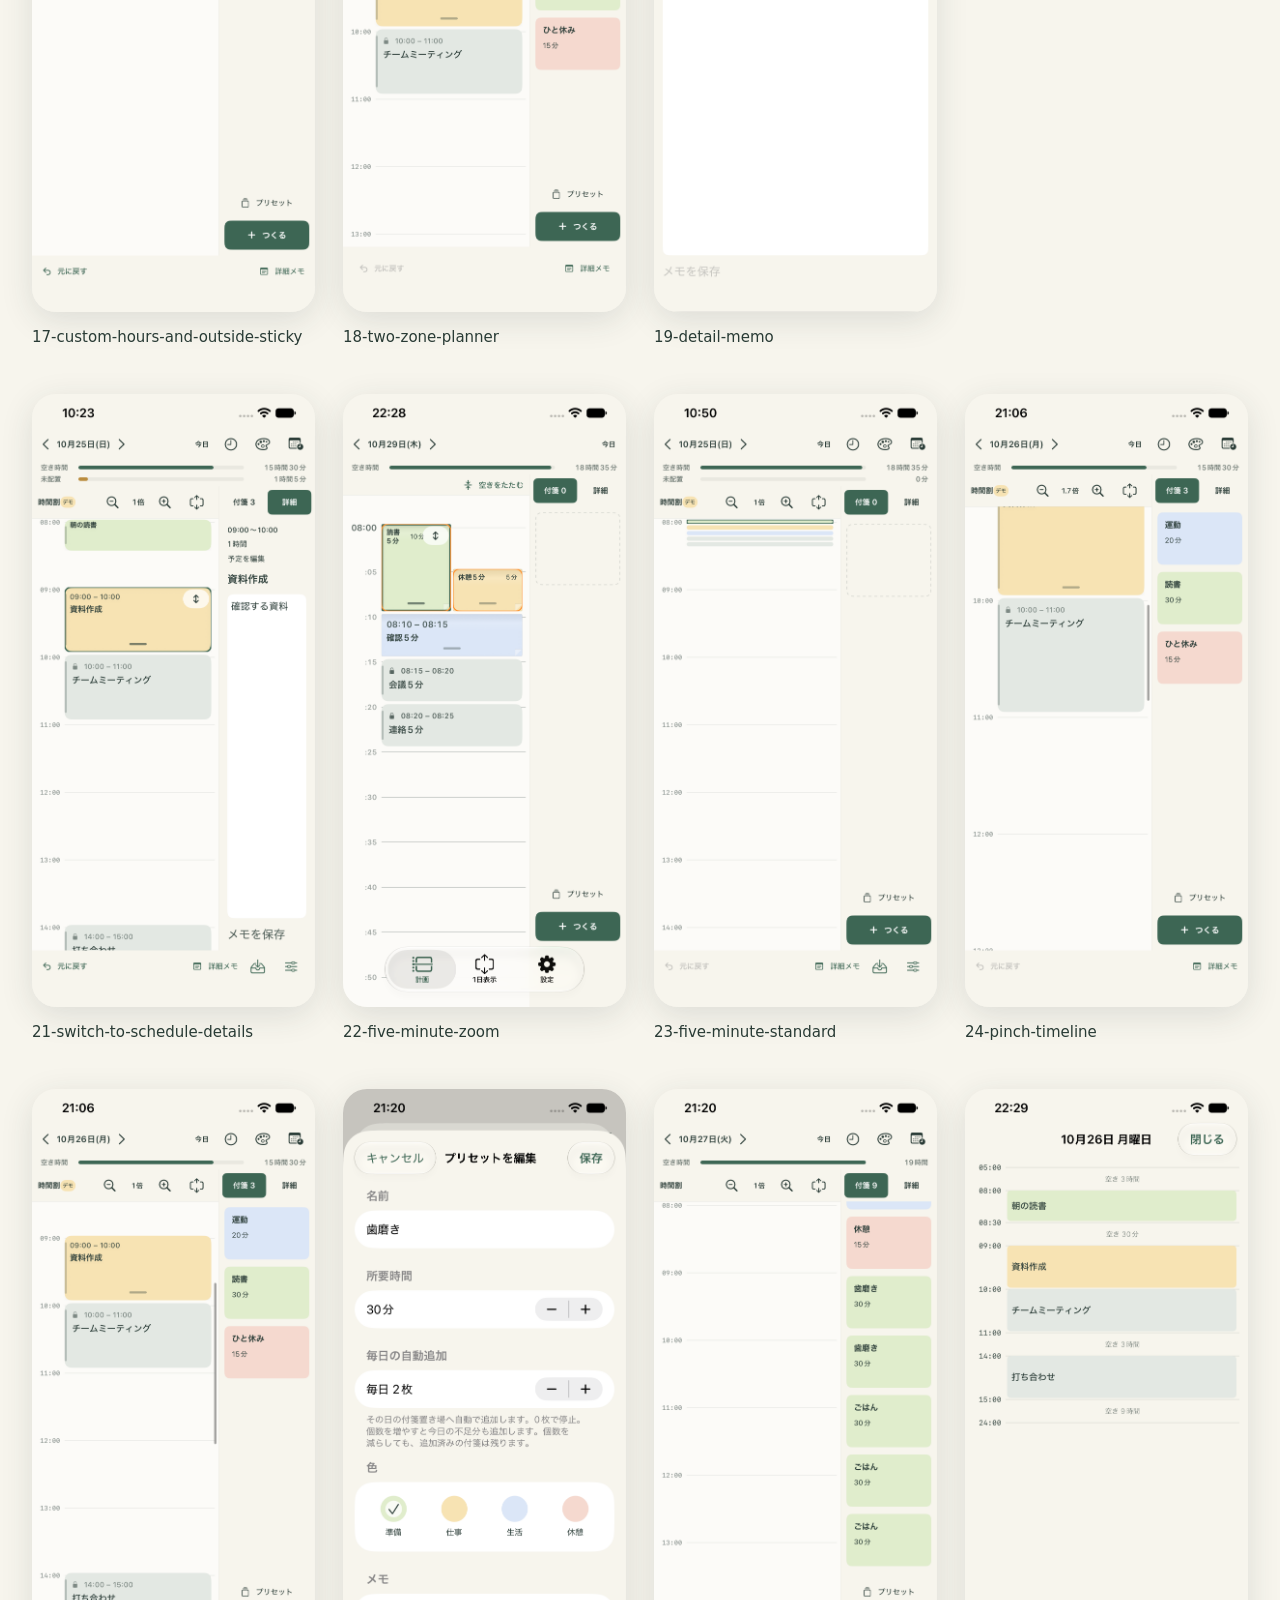
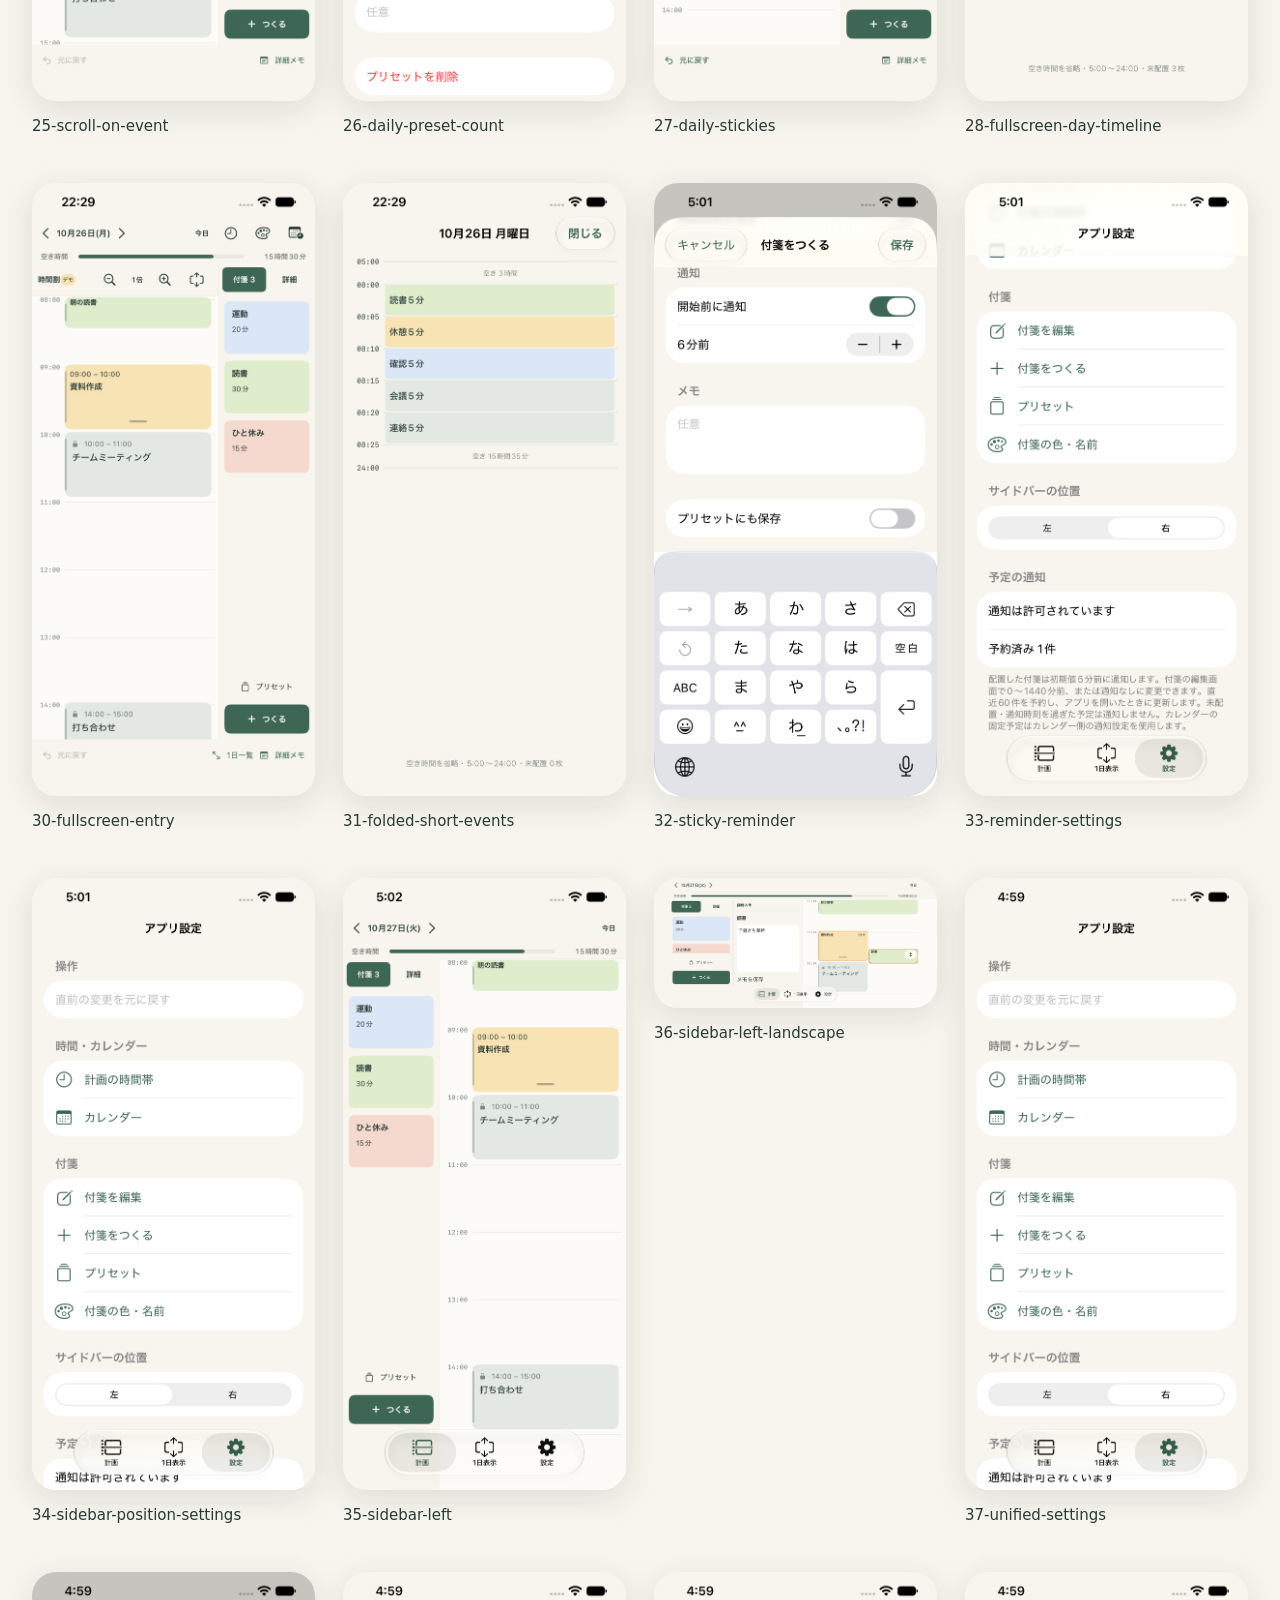
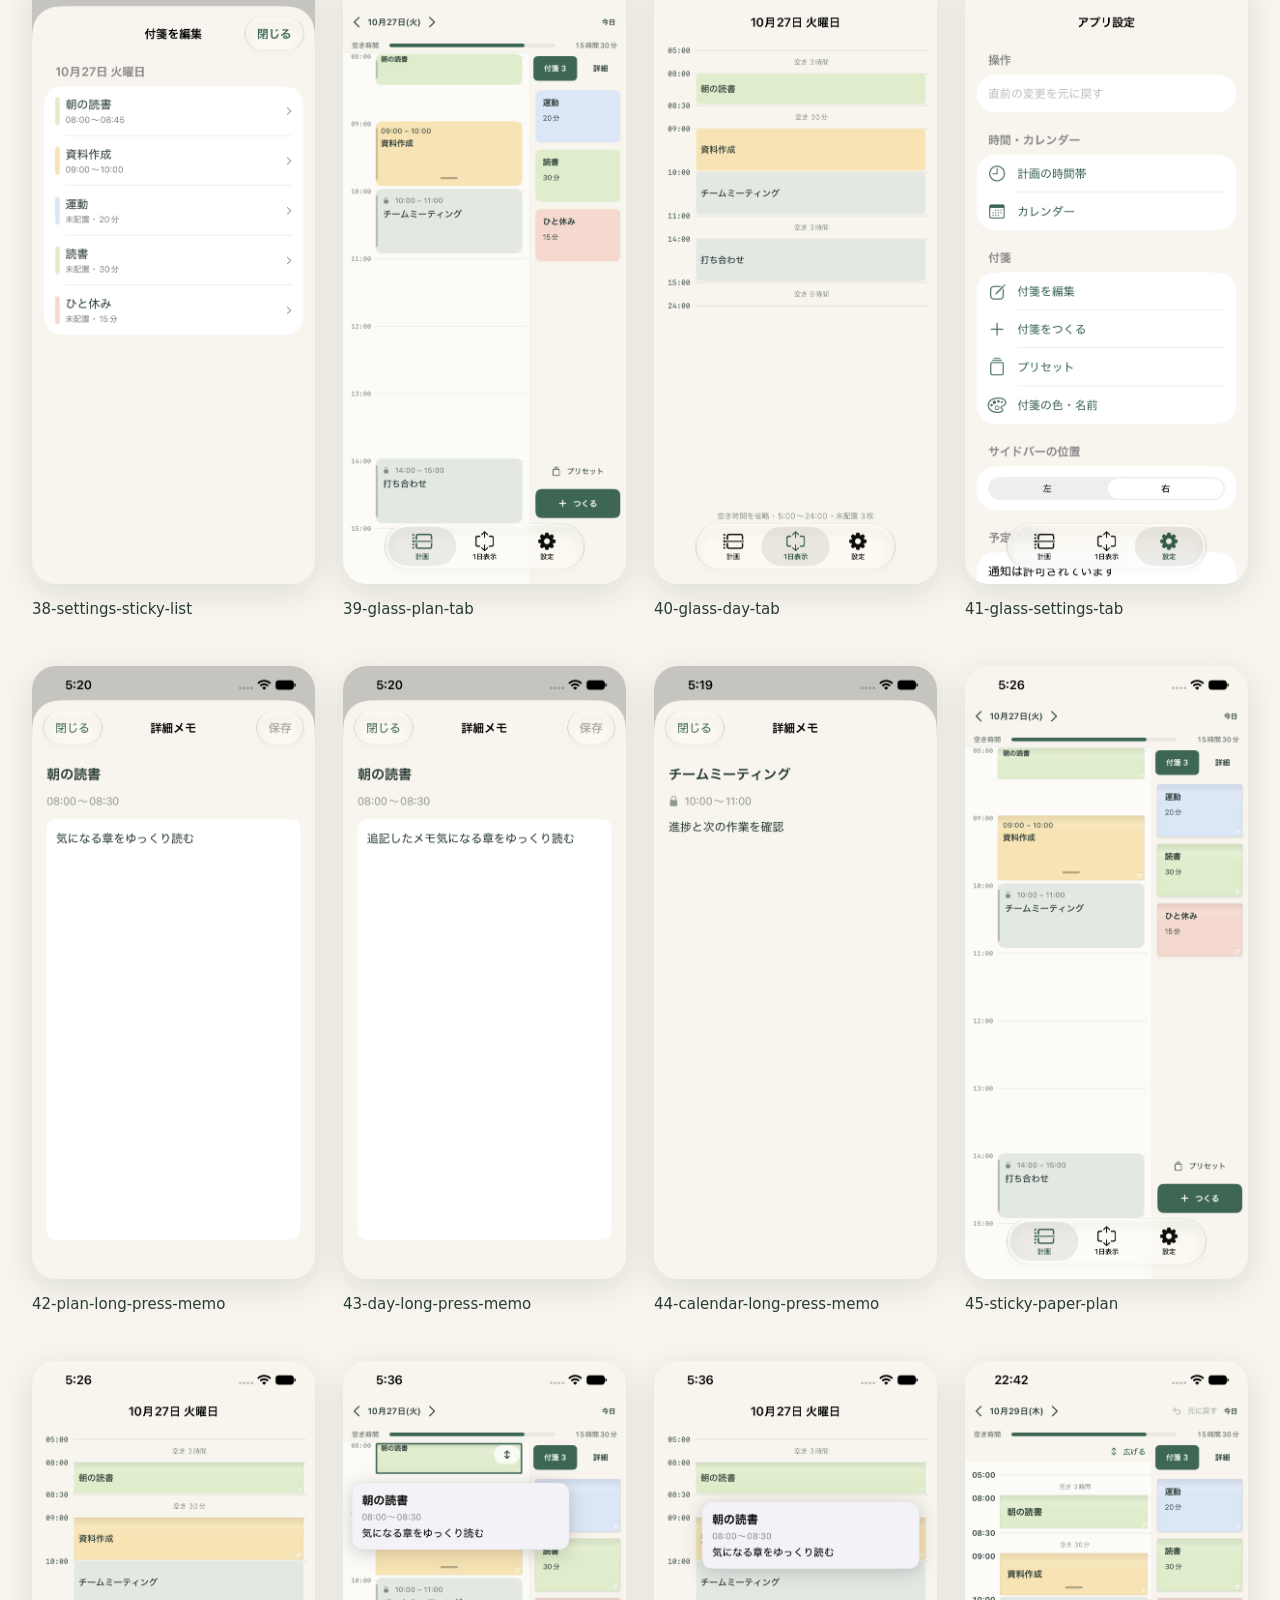
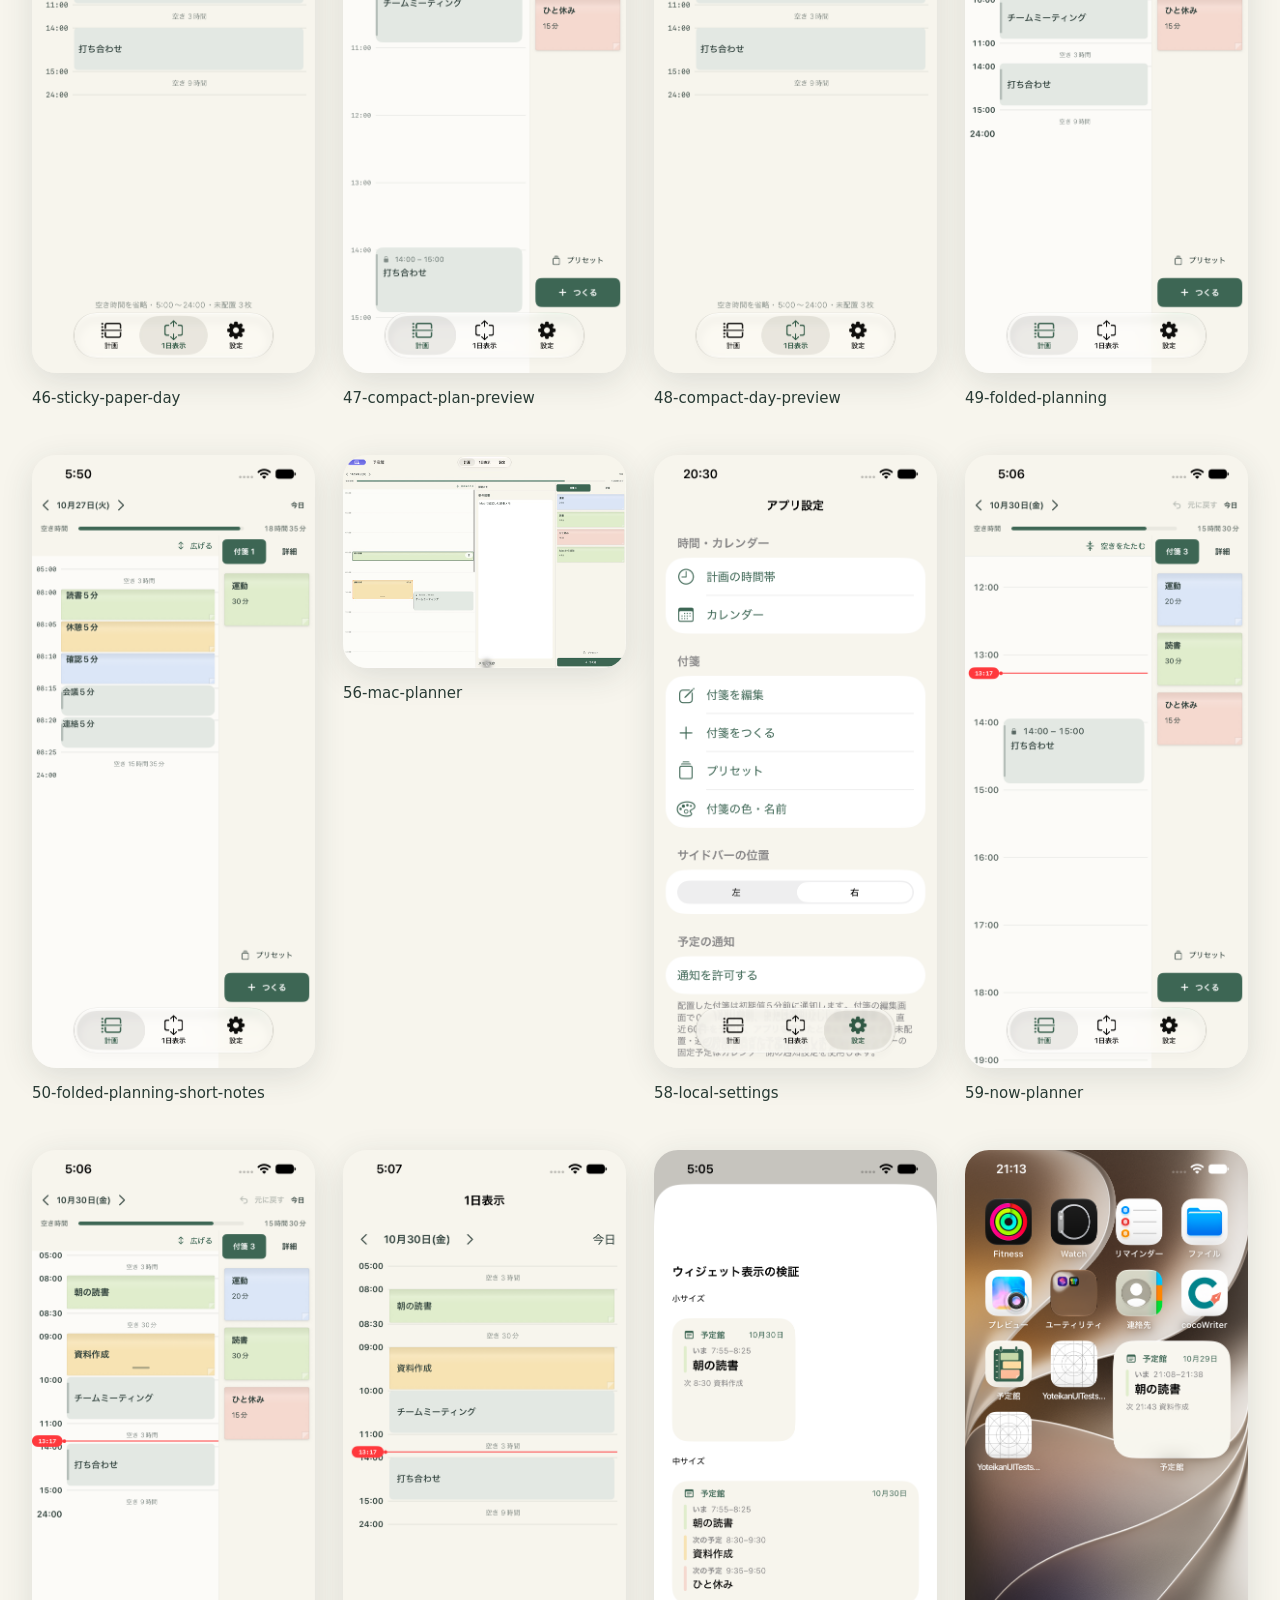
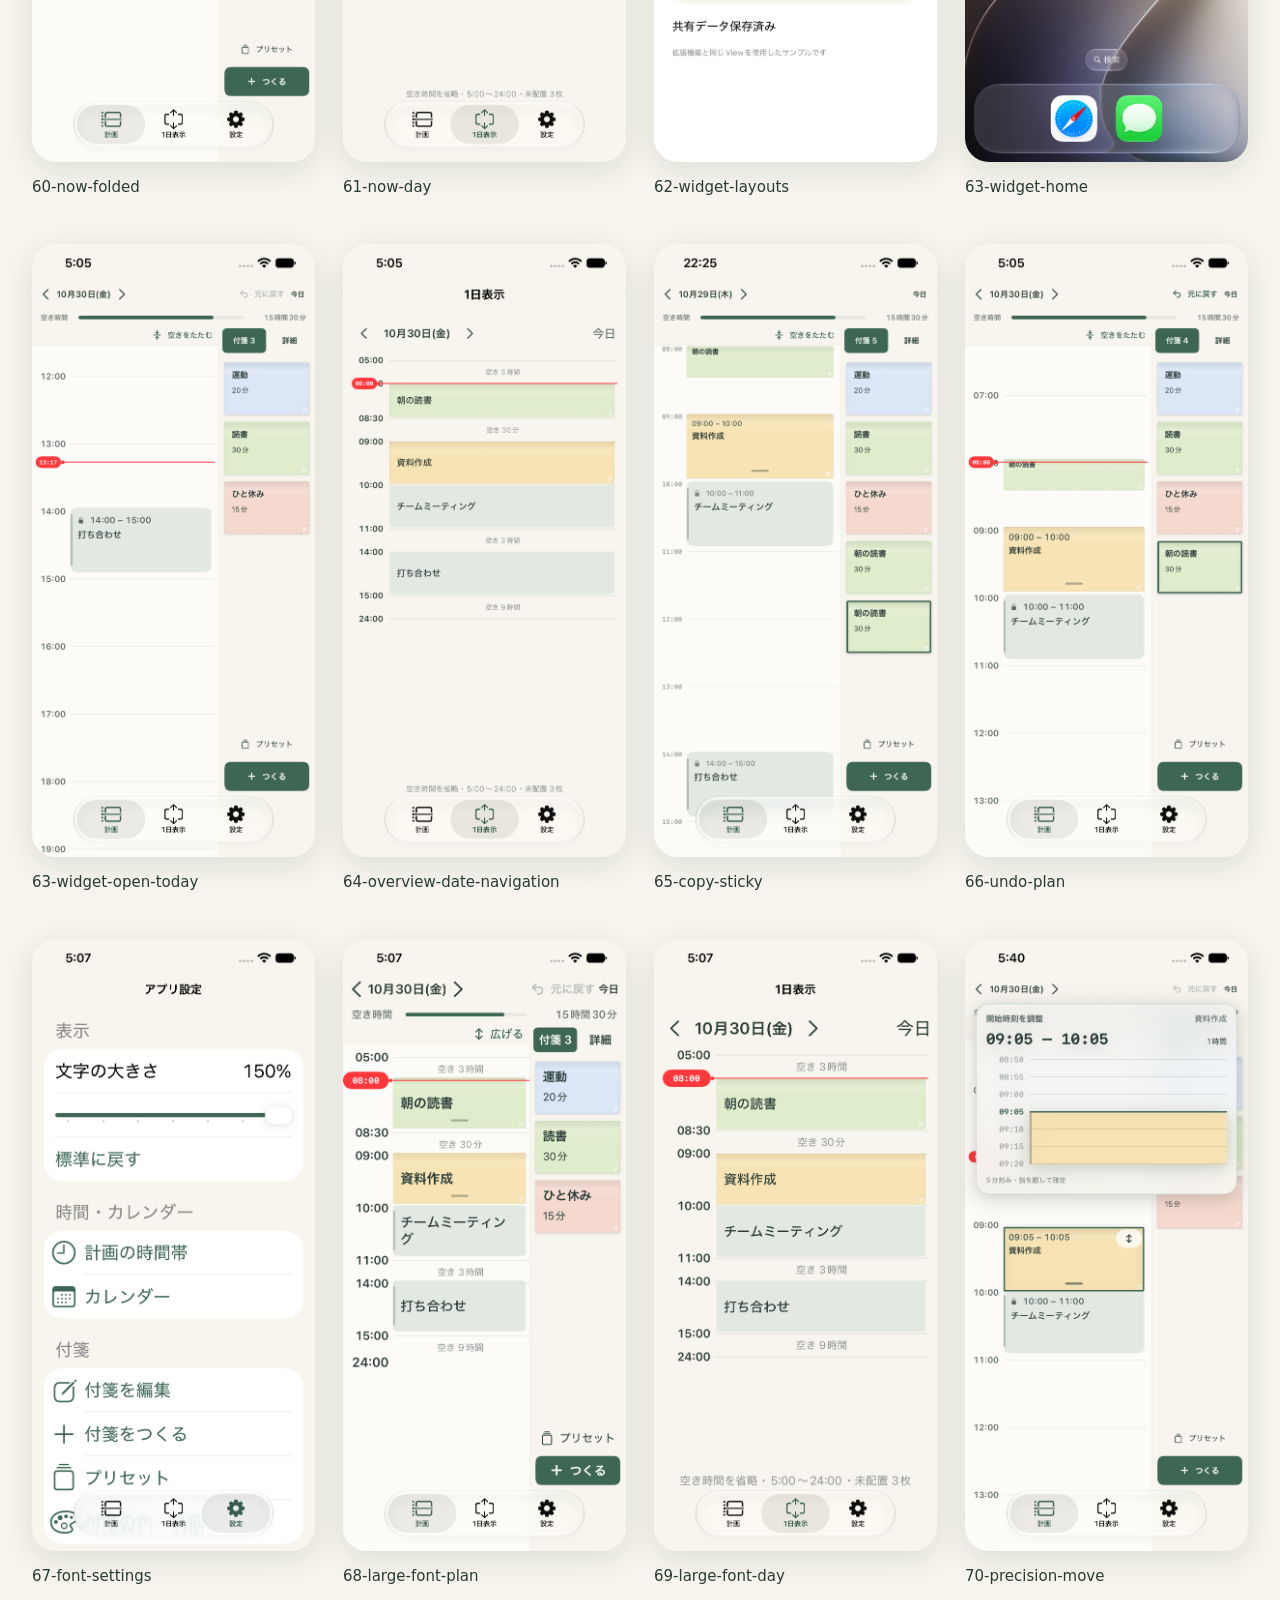
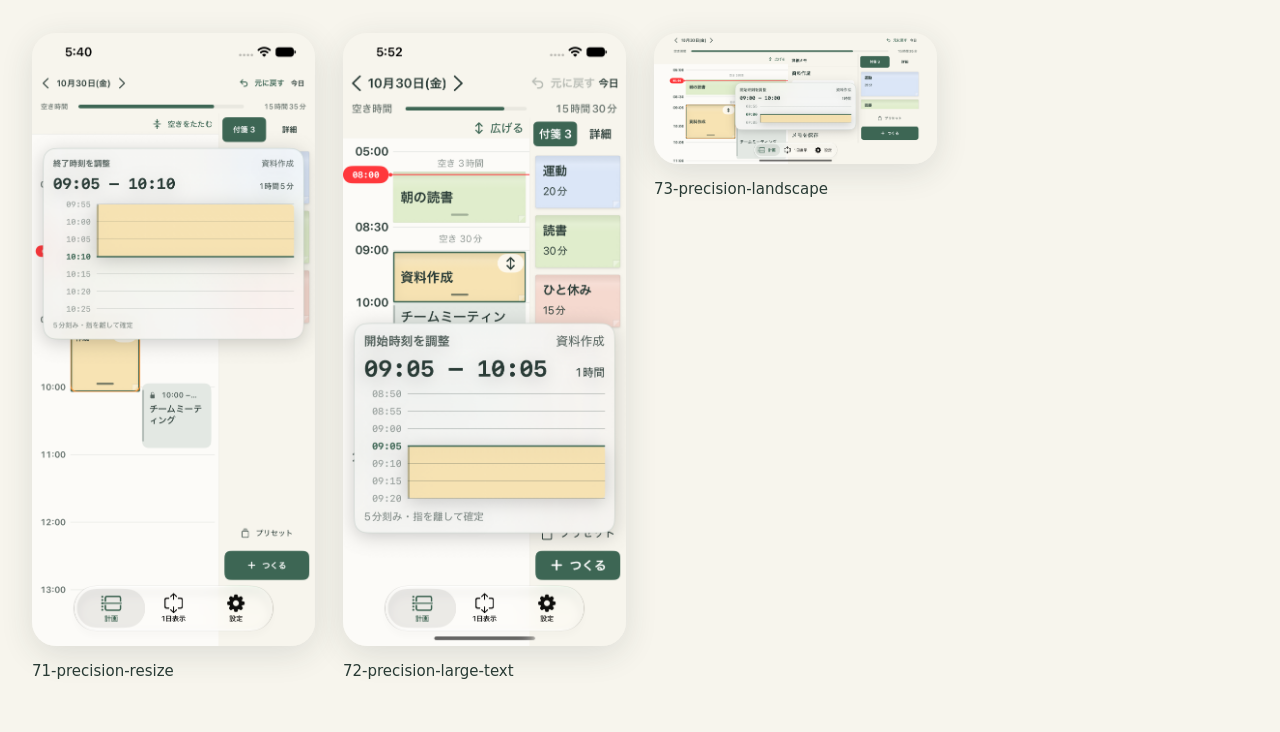
==== commit 1b40e1c4: "Add magnified time ruler and precise schedule dragging" ====
--- a/docs/screenshots/index.html
+++ b/docs/screenshots/index.html
@@ -1 +1 @@
-<!doctype html><html lang="ja"><meta charset="utf-8"><meta name="viewport" content="width=device-width,initial-scale=1"><title>予定館・実機能確認</title><style>body{background:#f7f5ed;color:#293b35;font:15px system-ui;margin:32px}h1{font-size:24px}.grid{display:grid;grid-template-columns:repeat(auto-fit,minmax(240px,1fr));gap:28px}figure{margin:0}img{width:100%;max-width:390px;border-radius:24px;box-shadow:0 8px 32px #293b3520}figcaption{margin:12px 0 20px}p{line-height:1.8}</style><h1>予定館 / シミュレーター動作確認</h1><p>iPhone 17e・iOS 27。XCTestで実際に操作した画面です。計画画面はサンプル予定、カレンダー画面はシミュレーターのEventKitに登録した検証用予定を使用しています。</p><div class="grid"><figure><a href="01-day-planner.png"><img src="01-day-planner.png" alt="01-day-planner"></a><figcaption>01-day-planner</figcaption></figure><figure><a href="02-presets.png"><img src="02-presets.png" alt="02-presets"></a><figcaption>02-presets</figcaption></figure><figure><a href="03-sticky-editor.png"><img src="03-sticky-editor.png" alt="03-sticky-editor"></a><figcaption>03-sticky-editor</figcaption></figure><figure><a href="04-overlap-after-drag.png"><img src="04-overlap-after-drag.png" alt="04-overlap-after-drag"></a><figcaption>04-overlap-after-drag</figcaption></figure><figure><a href="05-resize-overlap.png"><img src="05-resize-overlap.png" alt="05-resize-overlap"></a><figcaption>05-resize-overlap</figcaption></figure><figure><a href="06-day-overview.png"><img src="06-day-overview.png" alt="06-day-overview"></a><figcaption>06-day-overview</figcaption></figure><figure><a href="07-calendar-settings.png"><img src="07-calendar-settings.png" alt="07-calendar-settings"></a><figcaption>07-calendar-settings</figcaption></figure><figure><a href="08-real-calendar-events.png"><img src="08-real-calendar-events.png" alt="08-real-calendar-events"></a><figcaption>08-real-calendar-events</figcaption></figure><figure><a href="09-start-time-drag.png"><img src="09-start-time-drag.png" alt="09-start-time-drag"></a><figcaption>09-start-time-drag</figcaption></figure><figure><a href="10-swipe-next-day.png"><img src="10-swipe-next-day.png" alt="10-swipe-next-day"></a><figcaption>10-swipe-next-day</figcaption></figure><figure><a href="11-color-settings.png"><img src="11-color-settings.png" alt="11-color-settings"></a><figcaption>11-color-settings</figcaption></figure><figure><a href="12-named-color-picker.png"><img src="12-named-color-picker.png" alt="12-named-color-picker"></a><figcaption>12-named-color-picker</figcaption></figure><figure><a href="13-custom-colors.png"><img src="13-custom-colors.png" alt="13-custom-colors"></a><figcaption>13-custom-colors</figcaption></figure><figure><a href="14-expanded-color-picker.png"><img src="14-expanded-color-picker.png" alt="14-expanded-color-picker"></a><figcaption>14-expanded-color-picker</figcaption></figure><figure><a href="15-five-am-plan.png"><img src="15-five-am-plan.png" alt="15-five-am-plan"></a><figcaption>15-five-am-plan</figcaption></figure><figure><a href="16-planning-hours-settings.png"><img src="16-planning-hours-settings.png" alt="16-planning-hours-settings"></a><figcaption>16-planning-hours-settings</figcaption></figure><figure><a href="17-custom-hours-and-outside-sticky.png"><img src="17-custom-hours-and-outside-sticky.png" alt="17-custom-hours-and-outside-sticky"></a><figcaption>17-custom-hours-and-outside-sticky</figcaption></figure><figure><a href="18-two-zone-planner.png"><img src="18-two-zone-planner.png" alt="18-two-zone-planner"></a><figcaption>18-two-zone-planner</figcaption></figure><figure><a href="19-detail-memo.png"><img src="19-detail-memo.png" alt="19-detail-memo"></a><figcaption>19-detail-memo</figcaption></figure><figure><a href="20-three-zone-planner.png"><img src="20-three-zone-planner.png" alt="20-three-zone-planner"></a><figcaption>20-three-zone-planner</figcaption></figure><figure><a href="21-switch-to-schedule-details.png"><img src="21-switch-to-schedule-details.png" alt="21-switch-to-schedule-details"></a><figcaption>21-switch-to-schedule-details</figcaption></figure><figure><a href="22-five-minute-zoom.png"><img src="22-five-minute-zoom.png" alt="22-five-minute-zoom"></a><figcaption>22-five-minute-zoom</figcaption></figure><figure><a href="23-five-minute-standard.png"><img src="23-five-minute-standard.png" alt="23-five-minute-standard"></a><figcaption>23-five-minute-standard</figcaption></figure><figure><a href="24-pinch-timeline.png"><img src="24-pinch-timeline.png" alt="24-pinch-timeline"></a><figcaption>24-pinch-timeline</figcaption></figure><figure><a href="25-scroll-on-event.png"><img src="25-scroll-on-event.png" alt="25-scroll-on-event"></a><figcaption>25-scroll-on-event</figcaption></figure><figure><a href="26-daily-preset-count.png"><img src="26-daily-preset-count.png" alt="26-daily-preset-count"></a><figcaption>26-daily-preset-count</figcaption></figure><figure><a href="27-daily-stickies.png"><img src="27-daily-stickies.png" alt="27-daily-stickies"></a><figcaption>27-daily-stickies</figcaption></figure><figure><a href="28-fullscreen-day-timeline.png"><img src="28-fullscreen-day-timeline.png" alt="28-fullscreen-day-timeline"></a><figcaption>28-fullscreen-day-timeline</figcaption></figure><figure><a href="30-fullscreen-entry.png"><img src="30-fullscreen-entry.png" alt="30-fullscreen-entry"></a><figcaption>30-fullscreen-entry</figcaption></figure><figure><a href="31-folded-short-events.png"><img src="31-folded-short-events.png" alt="31-folded-short-events"></a><figcaption>31-folded-short-events</figcaption></figure><figure><a href="32-sticky-reminder.png"><img src="32-sticky-reminder.png" alt="32-sticky-reminder"></a><figcaption>32-sticky-reminder</figcaption></figure><figure><a href="33-reminder-settings.png"><img src="33-reminder-settings.png" alt="33-reminder-settings"></a><figcaption>33-reminder-settings</figcaption></figure><figure><a href="34-sidebar-position-settings.png"><img src="34-sidebar-position-settings.png" alt="34-sidebar-position-settings"></a><figcaption>34-sidebar-position-settings</figcaption></figure><figure><a href="35-sidebar-left.png"><img src="35-sidebar-left.png" alt="35-sidebar-left"></a><figcaption>35-sidebar-left</figcaption></figure><figure><a href="36-sidebar-left-landscape.png"><img src="36-sidebar-left-landscape.png" alt="36-sidebar-left-landscape"></a><figcaption>36-sidebar-left-landscape</figcaption></figure><figure><a href="37-unified-settings.png"><img src="37-unified-settings.png" alt="37-unified-settings"></a><figcaption>37-unified-settings</figcaption></figure><figure><a href="38-settings-sticky-list.png"><img src="38-settings-sticky-list.png" alt="38-settings-sticky-list"></a><figcaption>38-settings-sticky-list</figcaption></figure><figure><a href="39-glass-plan-tab.png"><img src="39-glass-plan-tab.png" alt="39-glass-plan-tab"></a><figcaption>39-glass-plan-tab</figcaption></figure><figure><a href="40-glass-day-tab.png"><img src="40-glass-day-tab.png" alt="40-glass-day-tab"></a><figcaption>40-glass-day-tab</figcaption></figure><figure><a href="41-glass-settings-tab.png"><img src="41-glass-settings-tab.png" alt="41-glass-settings-tab"></a><figcaption>41-glass-settings-tab</figcaption></figure><figure><a href="42-plan-long-press-memo.png"><img src="42-plan-long-press-memo.png" alt="42-plan-long-press-memo"></a><figcaption>42-plan-long-press-memo</figcaption></figure><figure><a href="43-day-long-press-memo.png"><img src="43-day-long-press-memo.png" alt="43-day-long-press-memo"></a><figcaption>43-day-long-press-memo</figcaption></figure><figure><a href="44-calendar-long-press-memo.png"><img src="44-calendar-long-press-memo.png" alt="44-calendar-long-press-memo"></a><figcaption>44-calendar-long-press-memo</figcaption></figure><figure><a href="45-sticky-paper-plan.png"><img src="45-sticky-paper-plan.png" alt="45-sticky-paper-plan"></a><figcaption>45-sticky-paper-plan</figcaption></figure><figure><a href="46-sticky-paper-day.png"><img src="46-sticky-paper-day.png" alt="46-sticky-paper-day"></a><figcaption>46-sticky-paper-day</figcaption></figure><figure><a href="47-compact-plan-preview.png"><img src="47-compact-plan-preview.png" alt="47-compact-plan-preview"></a><figcaption>47-compact-plan-preview</figcaption></figure><figure><a href="48-compact-day-preview.png"><img src="48-compact-day-preview.png" alt="48-compact-day-preview"></a><figcaption>48-compact-day-preview</figcaption></figure><figure><a href="49-folded-planning.png"><img src="49-folded-planning.png" alt="49-folded-planning"></a><figcaption>49-folded-planning</figcaption></figure><figure><a href="50-folded-planning-short-notes.png"><img src="50-folded-planning-short-notes.png" alt="50-folded-planning-short-notes"></a><figcaption>50-folded-planning-short-notes</figcaption></figure><figure><a href="56-mac-planner.png"><img src="56-mac-planner.png" alt="56-mac-planner"></a><figcaption>56-mac-planner</figcaption></figure><figure><a href="58-local-settings.png"><img src="58-local-settings.png" alt="58-local-settings"></a><figcaption>58-local-settings</figcaption></figure><figure><a href="59-now-planner.png"><img src="59-now-planner.png" alt="59-now-planner"></a><figcaption>59-now-planner</figcaption></figure><figure><a href="60-now-folded.png"><img src="60-now-folded.png" alt="60-now-folded"></a><figcaption>60-now-folded</figcaption></figure><figure><a href="61-now-day.png"><img src="61-now-day.png" alt="61-now-day"></a><figcaption>61-now-day</figcaption></figure><figure><a href="62-widget-layouts.png"><img src="62-widget-layouts.png" alt="62-widget-layouts"></a><figcaption>62-widget-layouts</figcaption></figure><figure><a href="63-widget-home.png"><img src="63-widget-home.png" alt="63-widget-home"></a><figcaption>63-widget-home</figcaption></figure><figure><a href="63-widget-open-today.png"><img src="63-widget-open-today.png" alt="63-widget-open-today"></a><figcaption>63-widget-open-today</figcaption></figure><figure><a href="64-overview-date-navigation.png"><img src="64-overview-date-navigation.png" alt="64-overview-date-navigation"></a><figcaption>64-overview-date-navigation</figcaption></figure><figure><a href="65-copy-sticky.png"><img src="65-copy-sticky.png" alt="65-copy-sticky"></a><figcaption>65-copy-sticky</figcaption></figure><figure><a href="66-undo-plan.png"><img src="66-undo-plan.png" alt="66-undo-plan"></a><figcaption>66-undo-plan</figcaption></figure><figure><a href="67-font-settings.png"><img src="67-font-settings.png" alt="67-font-settings"></a><figcaption>67-font-settings</figcaption></figure><figure><a href="68-large-font-plan.png"><img src="68-large-font-plan.png" alt="68-large-font-plan"></a><figcaption>68-large-font-plan</figcaption></figure><figure><a href="69-large-font-day.png"><img src="69-large-font-day.png" alt="69-large-font-day"></a><figcaption>69-large-font-day</figcaption></figure></div></html>+<!doctype html><html lang="ja"><meta charset="utf-8"><meta name="viewport" content="width=device-width,initial-scale=1"><title>予定館・実機能確認</title><style>body{background:#f7f5ed;color:#293b35;font:15px system-ui;margin:32px}h1{font-size:24px}.grid{display:grid;grid-template-columns:repeat(auto-fit,minmax(240px,1fr));gap:28px}figure{margin:0}img{width:100%;max-width:390px;border-radius:24px;box-shadow:0 8px 32px #293b3520}figcaption{margin:12px 0 20px}p{line-height:1.8}</style><h1>予定館 / シミュレーター動作確認</h1><p>iPhone 17e・iOS 27。XCTestで実際に操作した画面です。計画画面はサンプル予定、カレンダー画面はシミュレーターのEventKitに登録した検証用予定を使用しています。</p><div class="grid"><figure><a href="01-day-planner.png"><img src="01-day-planner.png" alt="01-day-planner"></a><figcaption>01-day-planner</figcaption></figure><figure><a href="02-presets.png"><img src="02-presets.png" alt="02-presets"></a><figcaption>02-presets</figcaption></figure><figure><a href="03-sticky-editor.png"><img src="03-sticky-editor.png" alt="03-sticky-editor"></a><figcaption>03-sticky-editor</figcaption></figure><figure><a href="04-overlap-after-drag.png"><img src="04-overlap-after-drag.png" alt="04-overlap-after-drag"></a><figcaption>04-overlap-after-drag</figcaption></figure><figure><a href="05-resize-overlap.png"><img src="05-resize-overlap.png" alt="05-resize-overlap"></a><figcaption>05-resize-overlap</figcaption></figure><figure><a href="06-day-overview.png"><img src="06-day-overview.png" alt="06-day-overview"></a><figcaption>06-day-overview</figcaption></figure><figure><a href="07-calendar-settings.png"><img src="07-calendar-settings.png" alt="07-calendar-settings"></a><figcaption>07-calendar-settings</figcaption></figure><figure><a href="08-real-calendar-events.png"><img src="08-real-calendar-events.png" alt="08-real-calendar-events"></a><figcaption>08-real-calendar-events</figcaption></figure><figure><a href="09-start-time-drag.png"><img src="09-start-time-drag.png" alt="09-start-time-drag"></a><figcaption>09-start-time-drag</figcaption></figure><figure><a href="10-swipe-next-day.png"><img src="10-swipe-next-day.png" alt="10-swipe-next-day"></a><figcaption>10-swipe-next-day</figcaption></figure><figure><a href="11-color-settings.png"><img src="11-color-settings.png" alt="11-color-settings"></a><figcaption>11-color-settings</figcaption></figure><figure><a href="12-named-color-picker.png"><img src="12-named-color-picker.png" alt="12-named-color-picker"></a><figcaption>12-named-color-picker</figcaption></figure><figure><a href="13-custom-colors.png"><img src="13-custom-colors.png" alt="13-custom-colors"></a><figcaption>13-custom-colors</figcaption></figure><figure><a href="14-expanded-color-picker.png"><img src="14-expanded-color-picker.png" alt="14-expanded-color-picker"></a><figcaption>14-expanded-color-picker</figcaption></figure><figure><a href="15-five-am-plan.png"><img src="15-five-am-plan.png" alt="15-five-am-plan"></a><figcaption>15-five-am-plan</figcaption></figure><figure><a href="16-planning-hours-settings.png"><img src="16-planning-hours-settings.png" alt="16-planning-hours-settings"></a><figcaption>16-planning-hours-settings</figcaption></figure><figure><a href="17-custom-hours-and-outside-sticky.png"><img src="17-custom-hours-and-outside-sticky.png" alt="17-custom-hours-and-outside-sticky"></a><figcaption>17-custom-hours-and-outside-sticky</figcaption></figure><figure><a href="18-two-zone-planner.png"><img src="18-two-zone-planner.png" alt="18-two-zone-planner"></a><figcaption>18-two-zone-planner</figcaption></figure><figure><a href="19-detail-memo.png"><img src="19-detail-memo.png" alt="19-detail-memo"></a><figcaption>19-detail-memo</figcaption></figure><figure><a href="20-three-zone-planner.png"><img src="20-three-zone-planner.png" alt="20-three-zone-planner"></a><figcaption>20-three-zone-planner</figcaption></figure><figure><a href="21-switch-to-schedule-details.png"><img src="21-switch-to-schedule-details.png" alt="21-switch-to-schedule-details"></a><figcaption>21-switch-to-schedule-details</figcaption></figure><figure><a href="22-five-minute-zoom.png"><img src="22-five-minute-zoom.png" alt="22-five-minute-zoom"></a><figcaption>22-five-minute-zoom</figcaption></figure><figure><a href="23-five-minute-standard.png"><img src="23-five-minute-standard.png" alt="23-five-minute-standard"></a><figcaption>23-five-minute-standard</figcaption></figure><figure><a href="24-pinch-timeline.png"><img src="24-pinch-timeline.png" alt="24-pinch-timeline"></a><figcaption>24-pinch-timeline</figcaption></figure><figure><a href="25-scroll-on-event.png"><img src="25-scroll-on-event.png" alt="25-scroll-on-event"></a><figcaption>25-scroll-on-event</figcaption></figure><figure><a href="26-daily-preset-count.png"><img src="26-daily-preset-count.png" alt="26-daily-preset-count"></a><figcaption>26-daily-preset-count</figcaption></figure><figure><a href="27-daily-stickies.png"><img src="27-daily-stickies.png" alt="27-daily-stickies"></a><figcaption>27-daily-stickies</figcaption></figure><figure><a href="28-fullscreen-day-timeline.png"><img src="28-fullscreen-day-timeline.png" alt="28-fullscreen-day-timeline"></a><figcaption>28-fullscreen-day-timeline</figcaption></figure><figure><a href="30-fullscreen-entry.png"><img src="30-fullscreen-entry.png" alt="30-fullscreen-entry"></a><figcaption>30-fullscreen-entry</figcaption></figure><figure><a href="31-folded-short-events.png"><img src="31-folded-short-events.png" alt="31-folded-short-events"></a><figcaption>31-folded-short-events</figcaption></figure><figure><a href="32-sticky-reminder.png"><img src="32-sticky-reminder.png" alt="32-sticky-reminder"></a><figcaption>32-sticky-reminder</figcaption></figure><figure><a href="33-reminder-settings.png"><img src="33-reminder-settings.png" alt="33-reminder-settings"></a><figcaption>33-reminder-settings</figcaption></figure><figure><a href="34-sidebar-position-settings.png"><img src="34-sidebar-position-settings.png" alt="34-sidebar-position-settings"></a><figcaption>34-sidebar-position-settings</figcaption></figure><figure><a href="35-sidebar-left.png"><img src="35-sidebar-left.png" alt="35-sidebar-left"></a><figcaption>35-sidebar-left</figcaption></figure><figure><a href="36-sidebar-left-landscape.png"><img src="36-sidebar-left-landscape.png" alt="36-sidebar-left-landscape"></a><figcaption>36-sidebar-left-landscape</figcaption></figure><figure><a href="37-unified-settings.png"><img src="37-unified-settings.png" alt="37-unified-settings"></a><figcaption>37-unified-settings</figcaption></figure><figure><a href="38-settings-sticky-list.png"><img src="38-settings-sticky-list.png" alt="38-settings-sticky-list"></a><figcaption>38-settings-sticky-list</figcaption></figure><figure><a href="39-glass-plan-tab.png"><img src="39-glass-plan-tab.png" alt="39-glass-plan-tab"></a><figcaption>39-glass-plan-tab</figcaption></figure><figure><a href="40-glass-day-tab.png"><img src="40-glass-day-tab.png" alt="40-glass-day-tab"></a><figcaption>40-glass-day-tab</figcaption></figure><figure><a href="41-glass-settings-tab.png"><img src="41-glass-settings-tab.png" alt="41-glass-settings-tab"></a><figcaption>41-glass-settings-tab</figcaption></figure><figure><a href="42-plan-long-press-memo.png"><img src="42-plan-long-press-memo.png" alt="42-plan-long-press-memo"></a><figcaption>42-plan-long-press-memo</figcaption></figure><figure><a href="43-day-long-press-memo.png"><img src="43-day-long-press-memo.png" alt="43-day-long-press-memo"></a><figcaption>43-day-long-press-memo</figcaption></figure><figure><a href="44-calendar-long-press-memo.png"><img src="44-calendar-long-press-memo.png" alt="44-calendar-long-press-memo"></a><figcaption>44-calendar-long-press-memo</figcaption></figure><figure><a href="45-sticky-paper-plan.png"><img src="45-sticky-paper-plan.png" alt="45-sticky-paper-plan"></a><figcaption>45-sticky-paper-plan</figcaption></figure><figure><a href="46-sticky-paper-day.png"><img src="46-sticky-paper-day.png" alt="46-sticky-paper-day"></a><figcaption>46-sticky-paper-day</figcaption></figure><figure><a href="47-compact-plan-preview.png"><img src="47-compact-plan-preview.png" alt="47-compact-plan-preview"></a><figcaption>47-compact-plan-preview</figcaption></figure><figure><a href="48-compact-day-preview.png"><img src="48-compact-day-preview.png" alt="48-compact-day-preview"></a><figcaption>48-compact-day-preview</figcaption></figure><figure><a href="49-folded-planning.png"><img src="49-folded-planning.png" alt="49-folded-planning"></a><figcaption>49-folded-planning</figcaption></figure><figure><a href="50-folded-planning-short-notes.png"><img src="50-folded-planning-short-notes.png" alt="50-folded-planning-short-notes"></a><figcaption>50-folded-planning-short-notes</figcaption></figure><figure><a href="56-mac-planner.png"><img src="56-mac-planner.png" alt="56-mac-planner"></a><figcaption>56-mac-planner</figcaption></figure><figure><a href="58-local-settings.png"><img src="58-local-settings.png" alt="58-local-settings"></a><figcaption>58-local-settings</figcaption></figure><figure><a href="59-now-planner.png"><img src="59-now-planner.png" alt="59-now-planner"></a><figcaption>59-now-planner</figcaption></figure><figure><a href="60-now-folded.png"><img src="60-now-folded.png" alt="60-now-folded"></a><figcaption>60-now-folded</figcaption></figure><figure><a href="61-now-day.png"><img src="61-now-day.png" alt="61-now-day"></a><figcaption>61-now-day</figcaption></figure><figure><a href="62-widget-layouts.png"><img src="62-widget-layouts.png" alt="62-widget-layouts"></a><figcaption>62-widget-layouts</figcaption></figure><figure><a href="63-widget-home.png"><img src="63-widget-home.png" alt="63-widget-home"></a><figcaption>63-widget-home</figcaption></figure><figure><a href="63-widget-open-today.png"><img src="63-widget-open-today.png" alt="63-widget-open-today"></a><figcaption>63-widget-open-today</figcaption></figure><figure><a href="64-overview-date-navigation.png"><img src="64-overview-date-navigation.png" alt="64-overview-date-navigation"></a><figcaption>64-overview-date-navigation</figcaption></figure><figure><a href="65-copy-sticky.png"><img src="65-copy-sticky.png" alt="65-copy-sticky"></a><figcaption>65-copy-sticky</figcaption></figure><figure><a href="66-undo-plan.png"><img src="66-undo-plan.png" alt="66-undo-plan"></a><figcaption>66-undo-plan</figcaption></figure><figure><a href="67-font-settings.png"><img src="67-font-settings.png" alt="67-font-settings"></a><figcaption>67-font-settings</figcaption></figure><figure><a href="68-large-font-plan.png"><img src="68-large-font-plan.png" alt="68-large-font-plan"></a><figcaption>68-large-font-plan</figcaption></figure><figure><a href="69-large-font-day.png"><img src="69-large-font-day.png" alt="69-large-font-day"></a><figcaption>69-large-font-day</figcaption></figure><figure><a href="70-precision-move.png"><img src="70-precision-move.png" alt="70-precision-move"></a><figcaption>70-precision-move</figcaption></figure><figure><a href="71-precision-resize.png"><img src="71-precision-resize.png" alt="71-precision-resize"></a><figcaption>71-precision-resize</figcaption></figure><figure><a href="72-precision-large-text.png"><img src="72-precision-large-text.png" alt="72-precision-large-text"></a><figcaption>72-precision-large-text</figcaption></figure><figure><a href="73-precision-landscape.png"><img src="73-precision-landscape.png" alt="73-precision-landscape"></a><figcaption>73-precision-landscape</figcaption></figure></div></html>
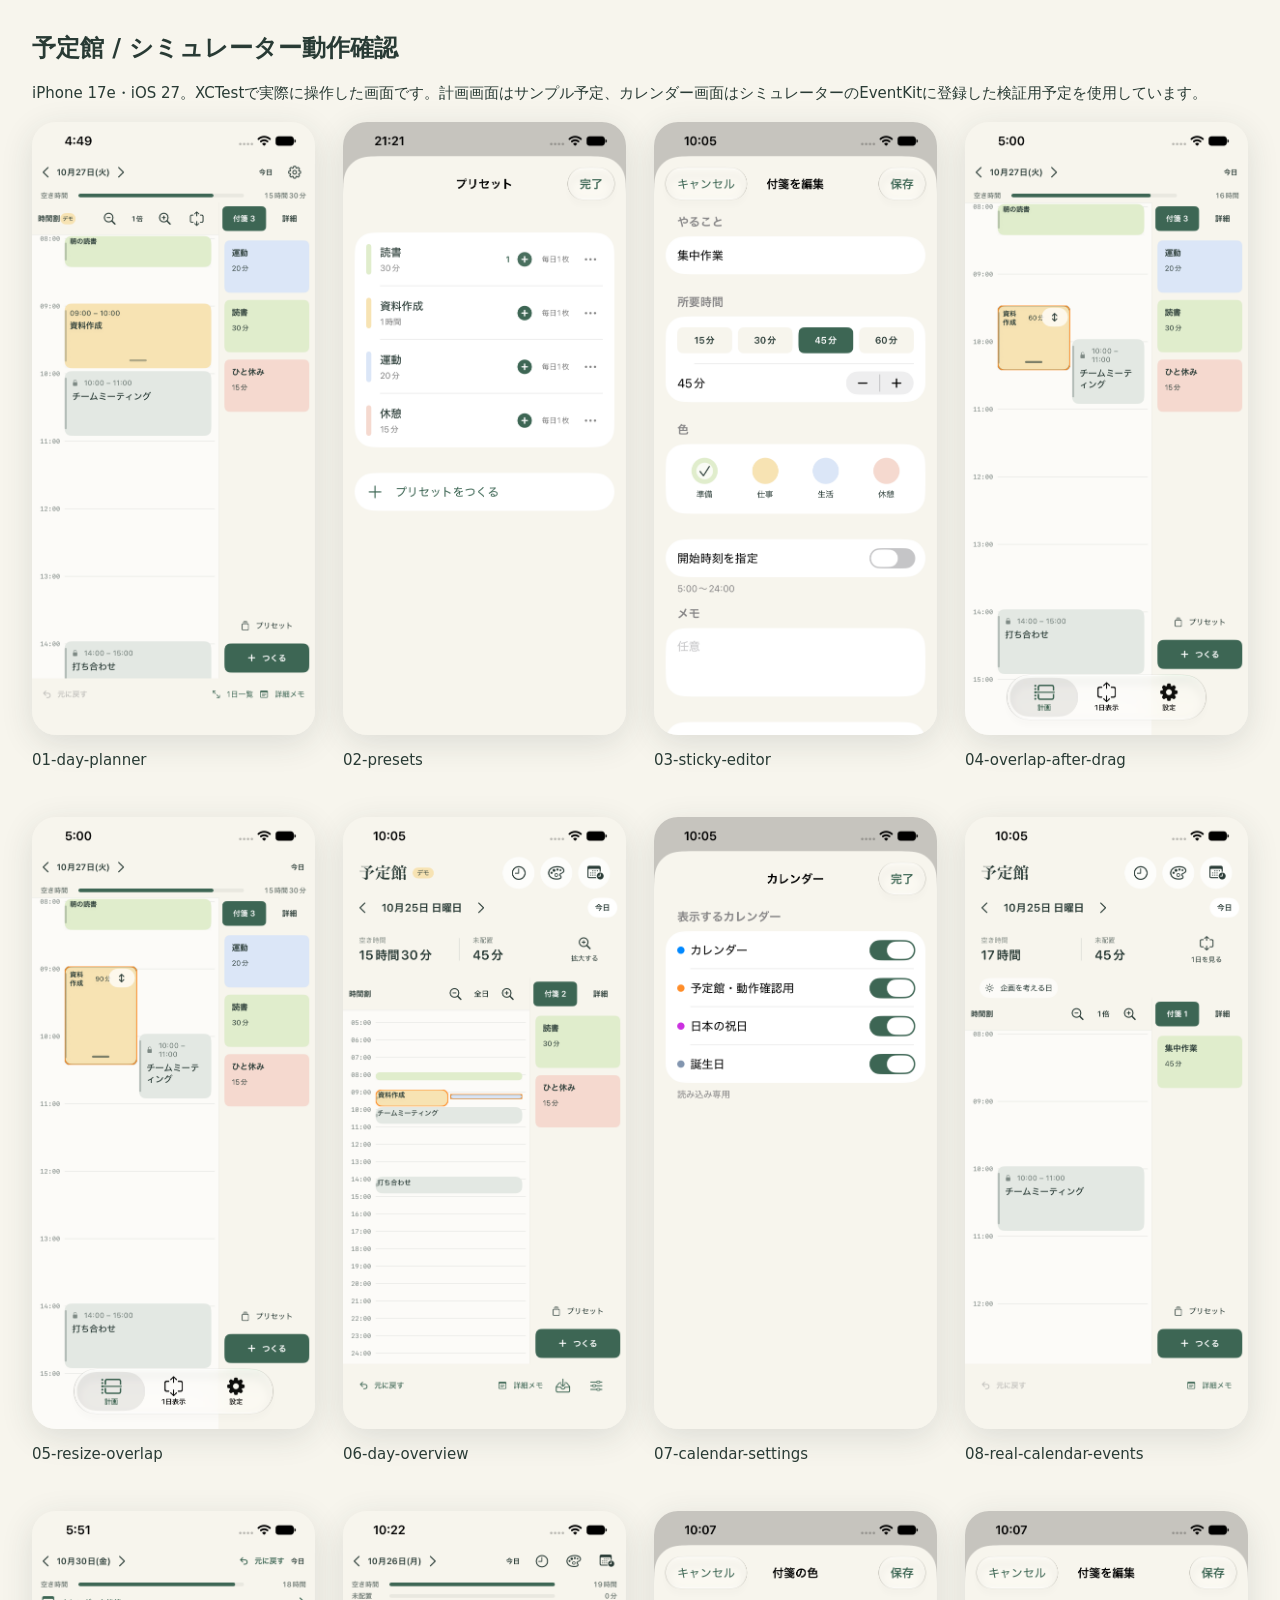
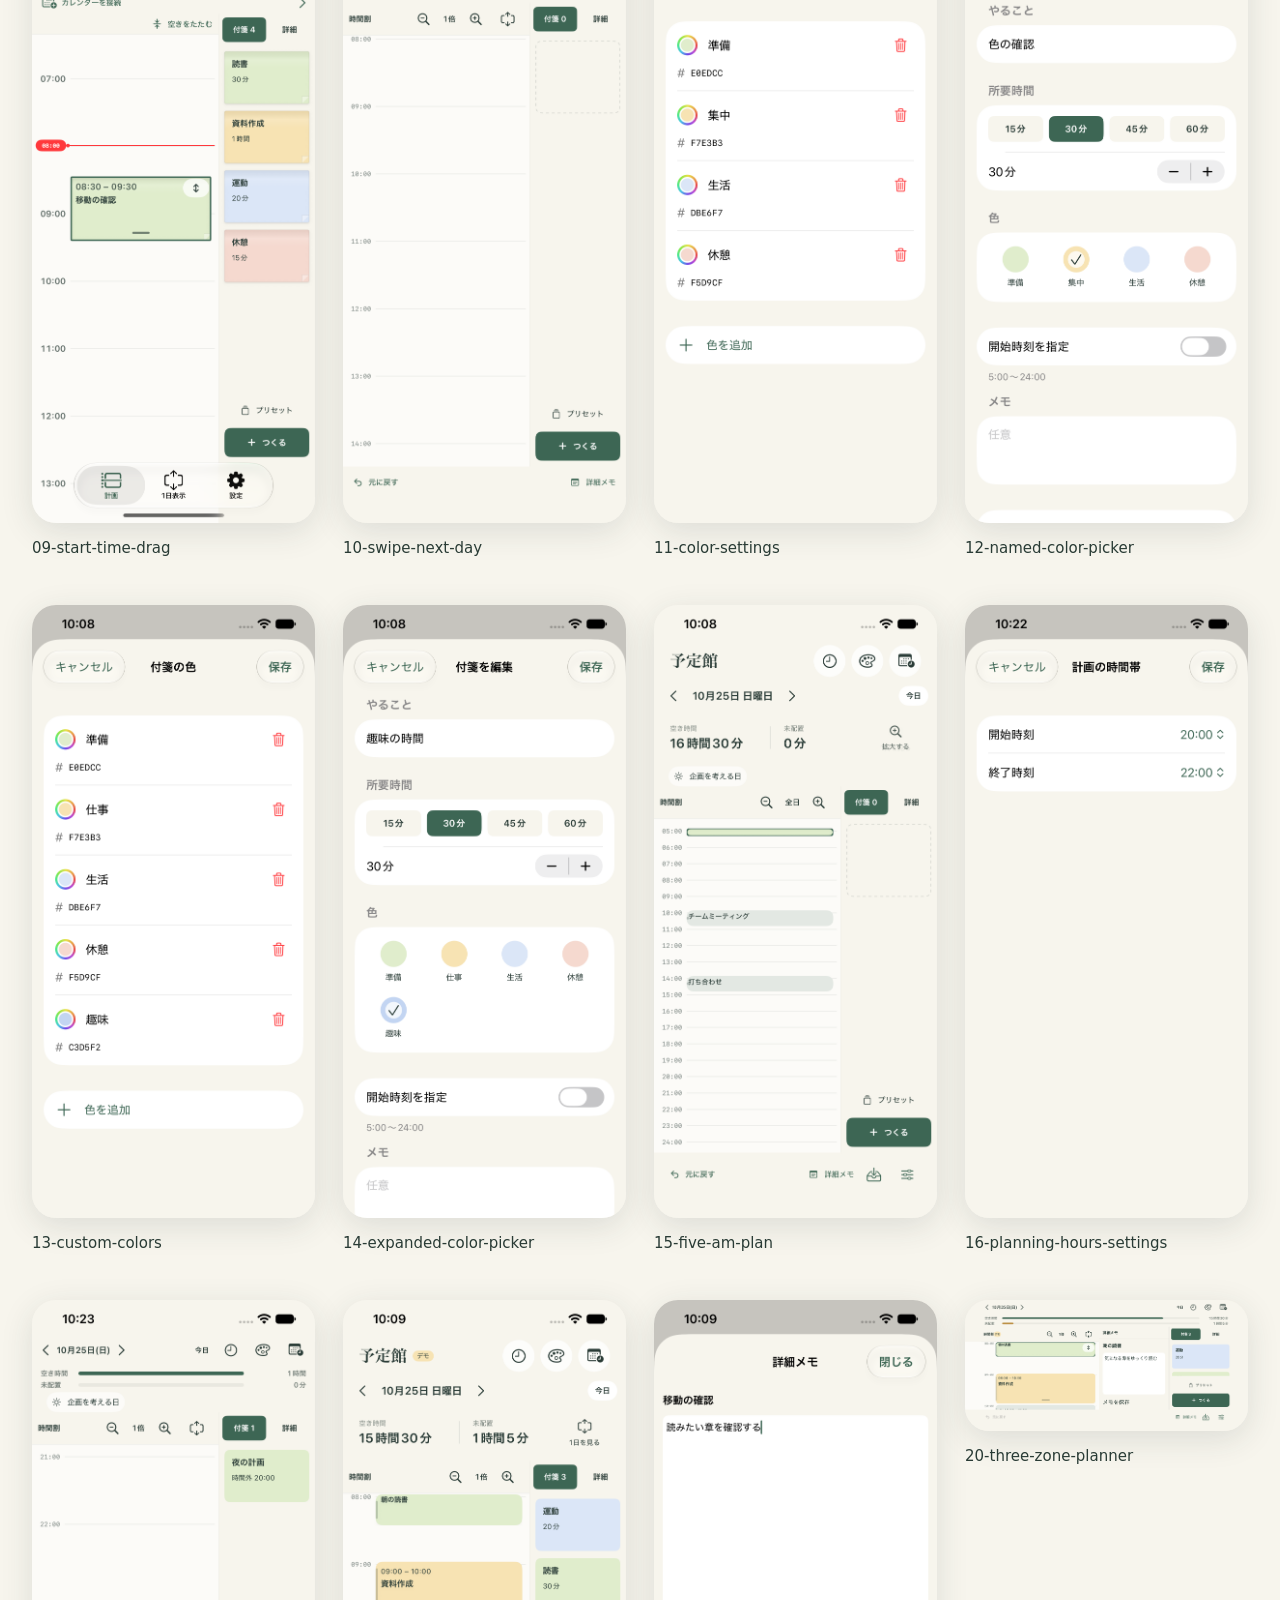
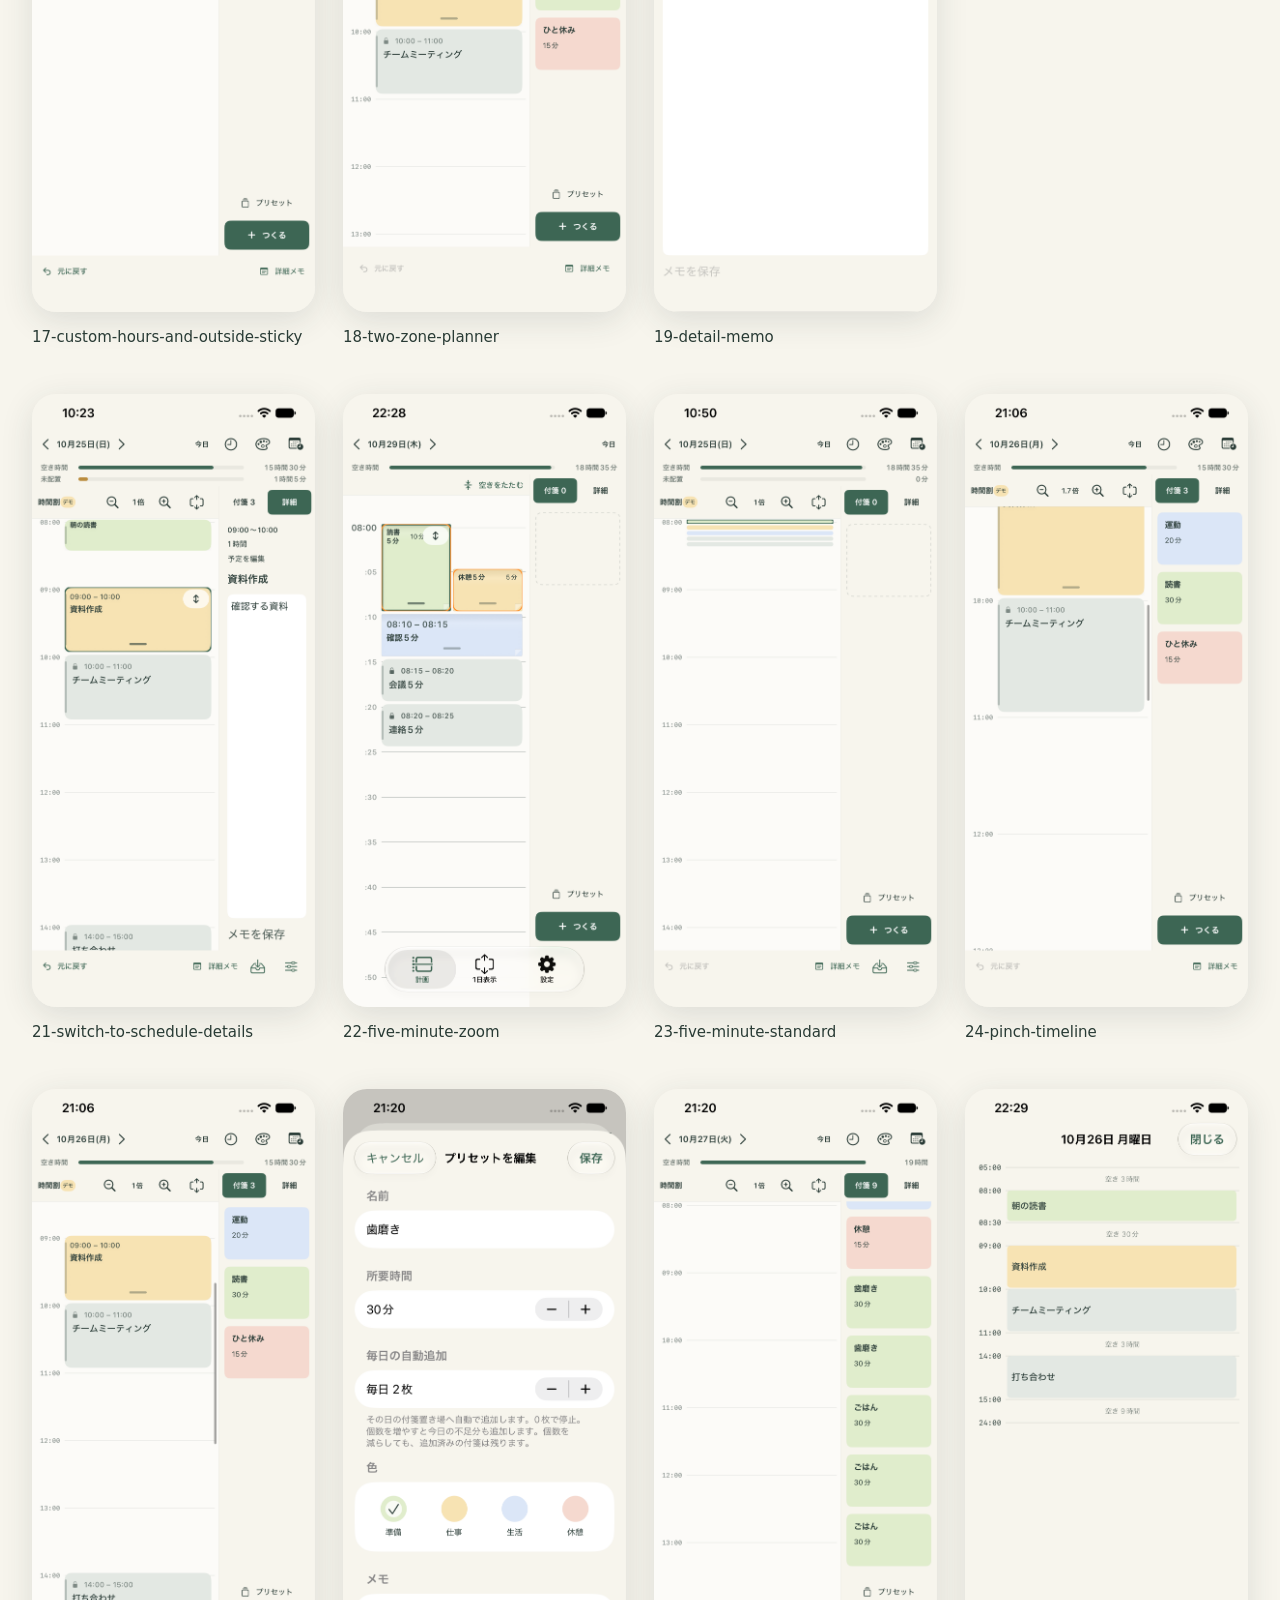
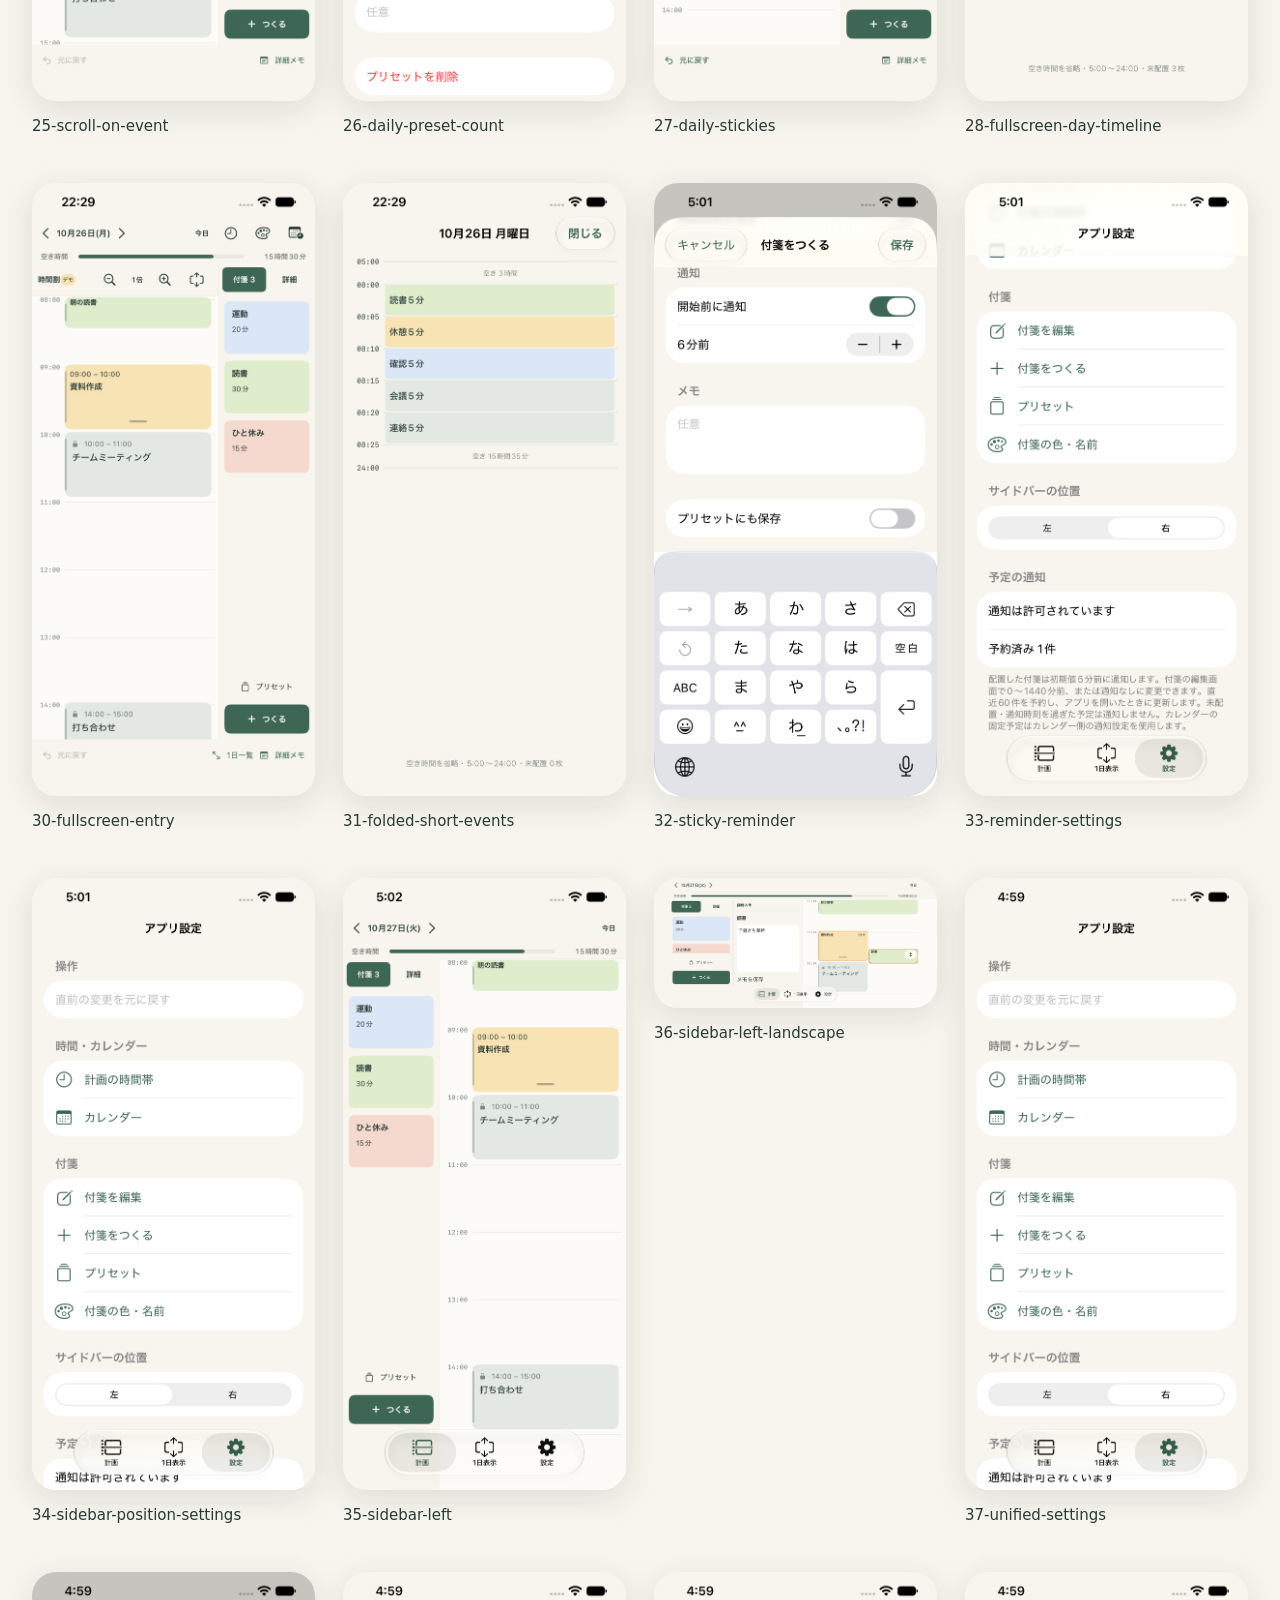
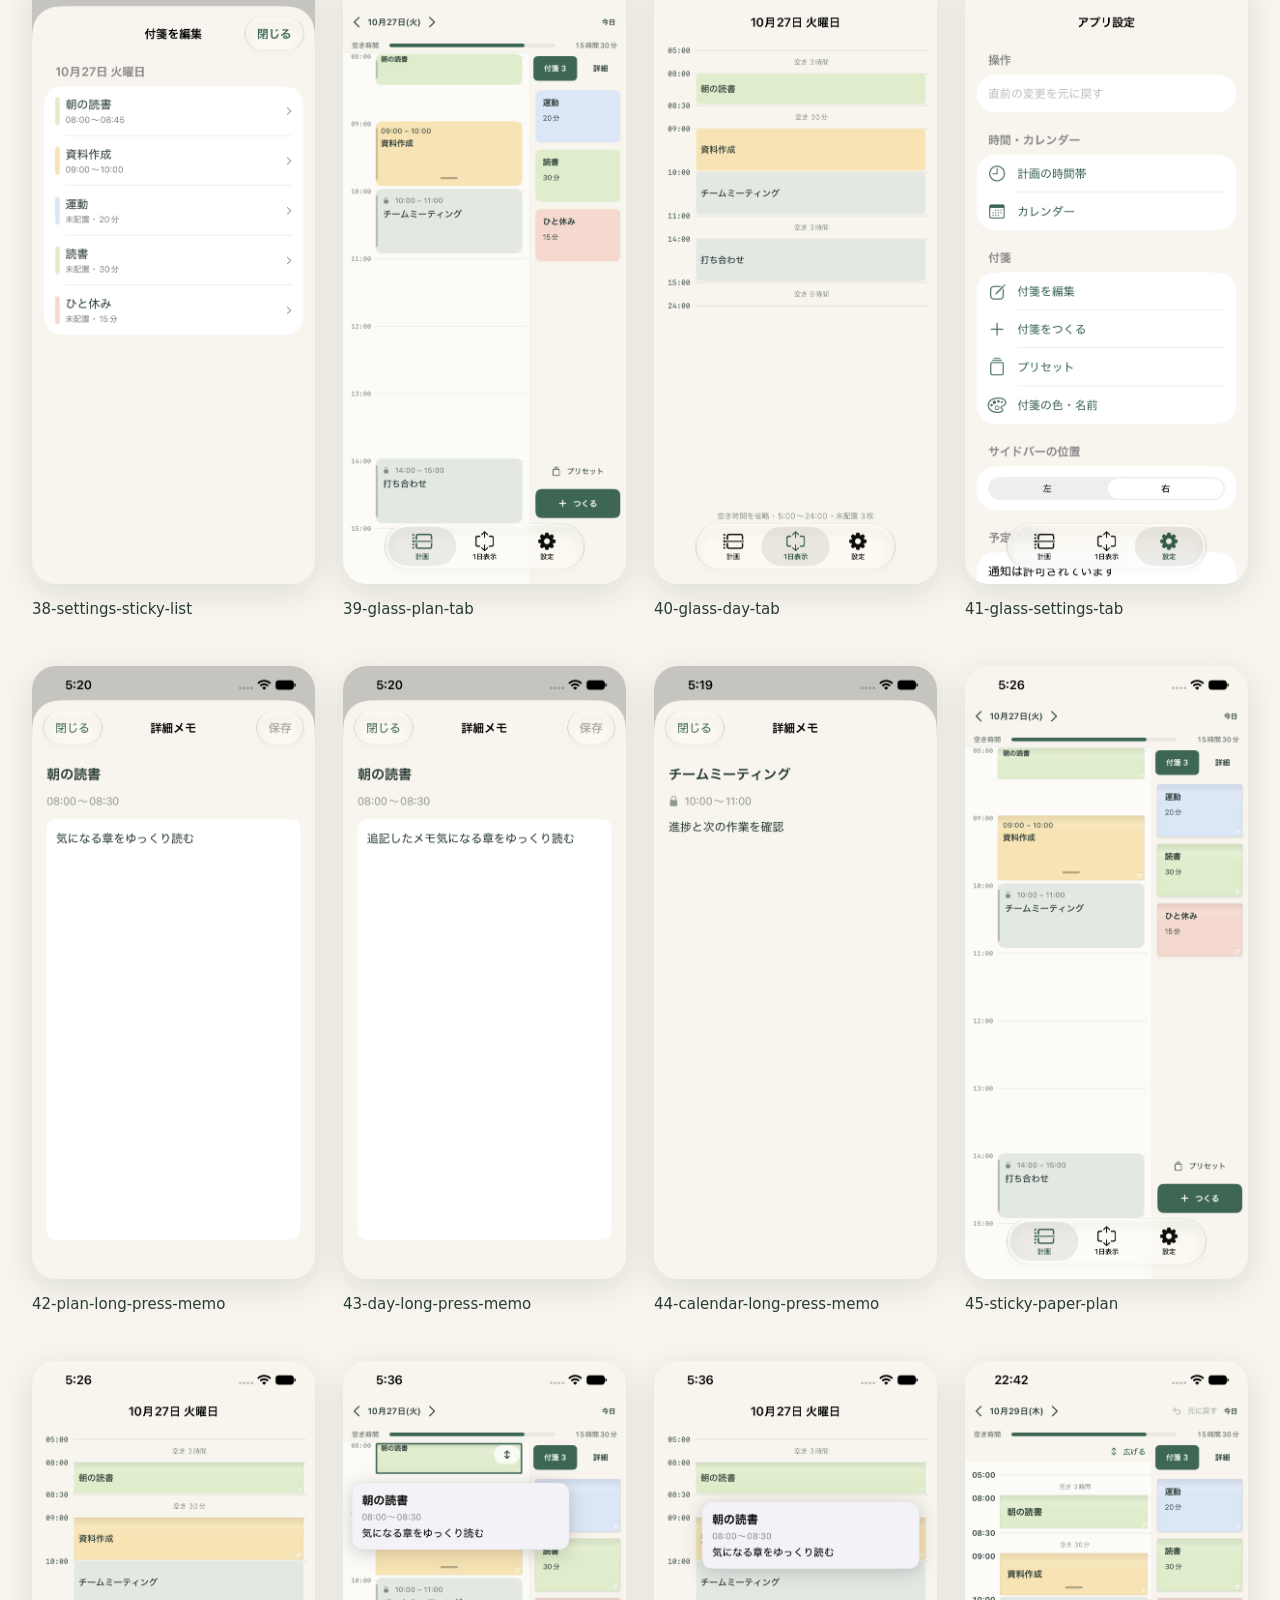
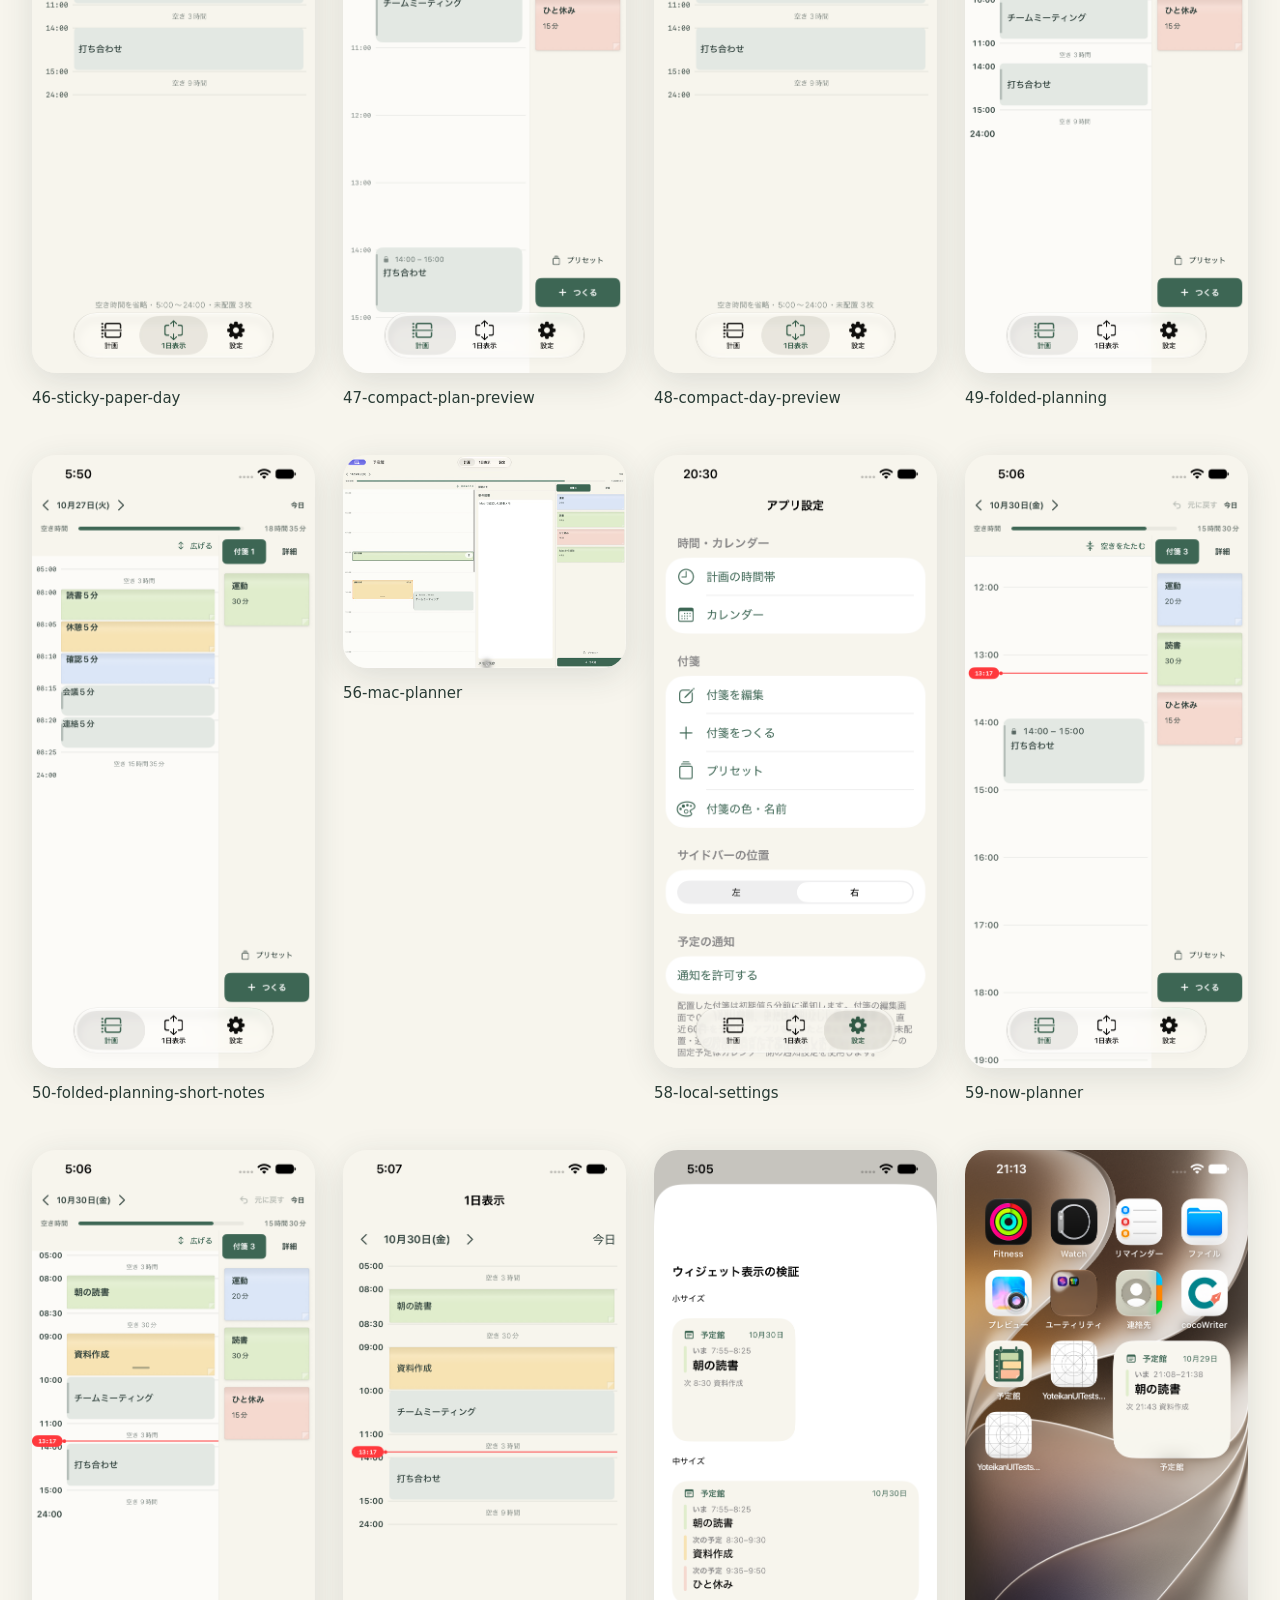
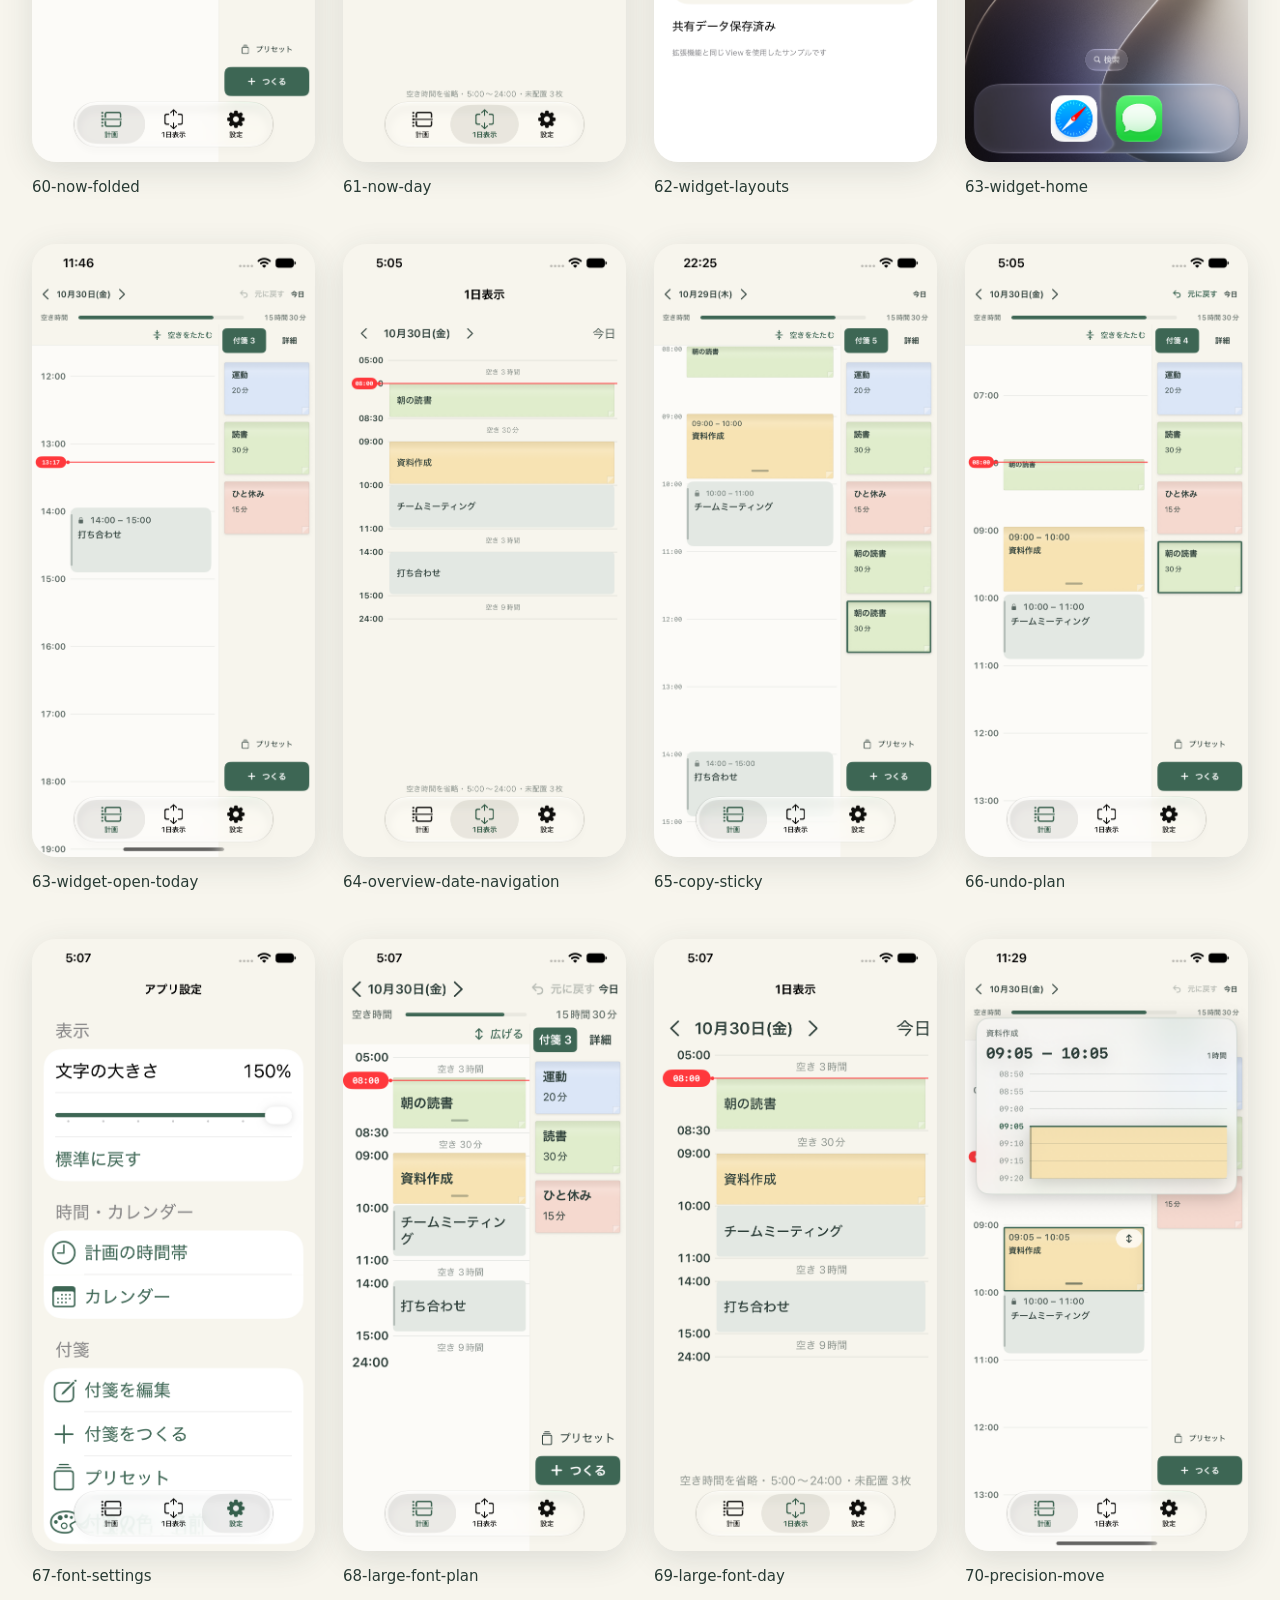
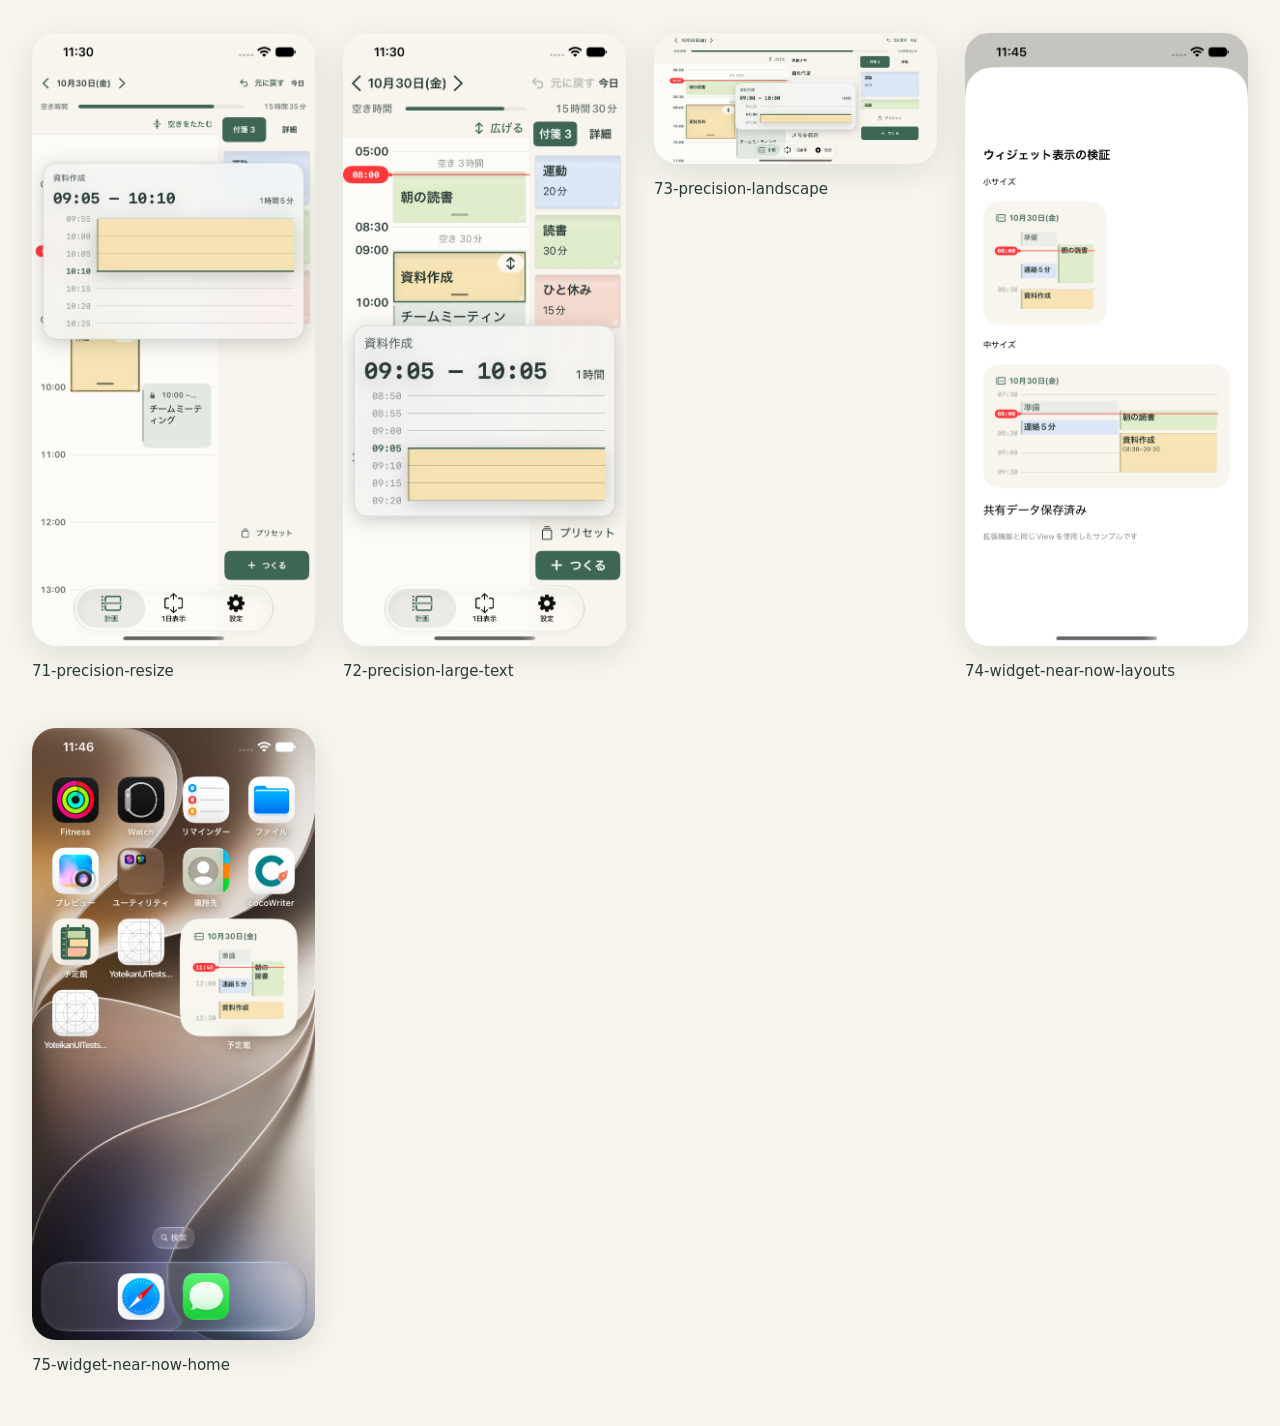
==== commit 578d8a27: "Show a near-now planning timeline in the iPhone widget" ====
--- a/docs/screenshots/index.html
+++ b/docs/screenshots/index.html
@@ -1 +1 @@
-<!doctype html><html lang="ja"><meta charset="utf-8"><meta name="viewport" content="width=device-width,initial-scale=1"><title>予定館・実機能確認</title><style>body{background:#f7f5ed;color:#293b35;font:15px system-ui;margin:32px}h1{font-size:24px}.grid{display:grid;grid-template-columns:repeat(auto-fit,minmax(240px,1fr));gap:28px}figure{margin:0}img{width:100%;max-width:390px;border-radius:24px;box-shadow:0 8px 32px #293b3520}figcaption{margin:12px 0 20px}p{line-height:1.8}</style><h1>予定館 / シミュレーター動作確認</h1><p>iPhone 17e・iOS 27。XCTestで実際に操作した画面です。計画画面はサンプル予定、カレンダー画面はシミュレーターのEventKitに登録した検証用予定を使用しています。</p><div class="grid"><figure><a href="01-day-planner.png"><img src="01-day-planner.png" alt="01-day-planner"></a><figcaption>01-day-planner</figcaption></figure><figure><a href="02-presets.png"><img src="02-presets.png" alt="02-presets"></a><figcaption>02-presets</figcaption></figure><figure><a href="03-sticky-editor.png"><img src="03-sticky-editor.png" alt="03-sticky-editor"></a><figcaption>03-sticky-editor</figcaption></figure><figure><a href="04-overlap-after-drag.png"><img src="04-overlap-after-drag.png" alt="04-overlap-after-drag"></a><figcaption>04-overlap-after-drag</figcaption></figure><figure><a href="05-resize-overlap.png"><img src="05-resize-overlap.png" alt="05-resize-overlap"></a><figcaption>05-resize-overlap</figcaption></figure><figure><a href="06-day-overview.png"><img src="06-day-overview.png" alt="06-day-overview"></a><figcaption>06-day-overview</figcaption></figure><figure><a href="07-calendar-settings.png"><img src="07-calendar-settings.png" alt="07-calendar-settings"></a><figcaption>07-calendar-settings</figcaption></figure><figure><a href="08-real-calendar-events.png"><img src="08-real-calendar-events.png" alt="08-real-calendar-events"></a><figcaption>08-real-calendar-events</figcaption></figure><figure><a href="09-start-time-drag.png"><img src="09-start-time-drag.png" alt="09-start-time-drag"></a><figcaption>09-start-time-drag</figcaption></figure><figure><a href="10-swipe-next-day.png"><img src="10-swipe-next-day.png" alt="10-swipe-next-day"></a><figcaption>10-swipe-next-day</figcaption></figure><figure><a href="11-color-settings.png"><img src="11-color-settings.png" alt="11-color-settings"></a><figcaption>11-color-settings</figcaption></figure><figure><a href="12-named-color-picker.png"><img src="12-named-color-picker.png" alt="12-named-color-picker"></a><figcaption>12-named-color-picker</figcaption></figure><figure><a href="13-custom-colors.png"><img src="13-custom-colors.png" alt="13-custom-colors"></a><figcaption>13-custom-colors</figcaption></figure><figure><a href="14-expanded-color-picker.png"><img src="14-expanded-color-picker.png" alt="14-expanded-color-picker"></a><figcaption>14-expanded-color-picker</figcaption></figure><figure><a href="15-five-am-plan.png"><img src="15-five-am-plan.png" alt="15-five-am-plan"></a><figcaption>15-five-am-plan</figcaption></figure><figure><a href="16-planning-hours-settings.png"><img src="16-planning-hours-settings.png" alt="16-planning-hours-settings"></a><figcaption>16-planning-hours-settings</figcaption></figure><figure><a href="17-custom-hours-and-outside-sticky.png"><img src="17-custom-hours-and-outside-sticky.png" alt="17-custom-hours-and-outside-sticky"></a><figcaption>17-custom-hours-and-outside-sticky</figcaption></figure><figure><a href="18-two-zone-planner.png"><img src="18-two-zone-planner.png" alt="18-two-zone-planner"></a><figcaption>18-two-zone-planner</figcaption></figure><figure><a href="19-detail-memo.png"><img src="19-detail-memo.png" alt="19-detail-memo"></a><figcaption>19-detail-memo</figcaption></figure><figure><a href="20-three-zone-planner.png"><img src="20-three-zone-planner.png" alt="20-three-zone-planner"></a><figcaption>20-three-zone-planner</figcaption></figure><figure><a href="21-switch-to-schedule-details.png"><img src="21-switch-to-schedule-details.png" alt="21-switch-to-schedule-details"></a><figcaption>21-switch-to-schedule-details</figcaption></figure><figure><a href="22-five-minute-zoom.png"><img src="22-five-minute-zoom.png" alt="22-five-minute-zoom"></a><figcaption>22-five-minute-zoom</figcaption></figure><figure><a href="23-five-minute-standard.png"><img src="23-five-minute-standard.png" alt="23-five-minute-standard"></a><figcaption>23-five-minute-standard</figcaption></figure><figure><a href="24-pinch-timeline.png"><img src="24-pinch-timeline.png" alt="24-pinch-timeline"></a><figcaption>24-pinch-timeline</figcaption></figure><figure><a href="25-scroll-on-event.png"><img src="25-scroll-on-event.png" alt="25-scroll-on-event"></a><figcaption>25-scroll-on-event</figcaption></figure><figure><a href="26-daily-preset-count.png"><img src="26-daily-preset-count.png" alt="26-daily-preset-count"></a><figcaption>26-daily-preset-count</figcaption></figure><figure><a href="27-daily-stickies.png"><img src="27-daily-stickies.png" alt="27-daily-stickies"></a><figcaption>27-daily-stickies</figcaption></figure><figure><a href="28-fullscreen-day-timeline.png"><img src="28-fullscreen-day-timeline.png" alt="28-fullscreen-day-timeline"></a><figcaption>28-fullscreen-day-timeline</figcaption></figure><figure><a href="30-fullscreen-entry.png"><img src="30-fullscreen-entry.png" alt="30-fullscreen-entry"></a><figcaption>30-fullscreen-entry</figcaption></figure><figure><a href="31-folded-short-events.png"><img src="31-folded-short-events.png" alt="31-folded-short-events"></a><figcaption>31-folded-short-events</figcaption></figure><figure><a href="32-sticky-reminder.png"><img src="32-sticky-reminder.png" alt="32-sticky-reminder"></a><figcaption>32-sticky-reminder</figcaption></figure><figure><a href="33-reminder-settings.png"><img src="33-reminder-settings.png" alt="33-reminder-settings"></a><figcaption>33-reminder-settings</figcaption></figure><figure><a href="34-sidebar-position-settings.png"><img src="34-sidebar-position-settings.png" alt="34-sidebar-position-settings"></a><figcaption>34-sidebar-position-settings</figcaption></figure><figure><a href="35-sidebar-left.png"><img src="35-sidebar-left.png" alt="35-sidebar-left"></a><figcaption>35-sidebar-left</figcaption></figure><figure><a href="36-sidebar-left-landscape.png"><img src="36-sidebar-left-landscape.png" alt="36-sidebar-left-landscape"></a><figcaption>36-sidebar-left-landscape</figcaption></figure><figure><a href="37-unified-settings.png"><img src="37-unified-settings.png" alt="37-unified-settings"></a><figcaption>37-unified-settings</figcaption></figure><figure><a href="38-settings-sticky-list.png"><img src="38-settings-sticky-list.png" alt="38-settings-sticky-list"></a><figcaption>38-settings-sticky-list</figcaption></figure><figure><a href="39-glass-plan-tab.png"><img src="39-glass-plan-tab.png" alt="39-glass-plan-tab"></a><figcaption>39-glass-plan-tab</figcaption></figure><figure><a href="40-glass-day-tab.png"><img src="40-glass-day-tab.png" alt="40-glass-day-tab"></a><figcaption>40-glass-day-tab</figcaption></figure><figure><a href="41-glass-settings-tab.png"><img src="41-glass-settings-tab.png" alt="41-glass-settings-tab"></a><figcaption>41-glass-settings-tab</figcaption></figure><figure><a href="42-plan-long-press-memo.png"><img src="42-plan-long-press-memo.png" alt="42-plan-long-press-memo"></a><figcaption>42-plan-long-press-memo</figcaption></figure><figure><a href="43-day-long-press-memo.png"><img src="43-day-long-press-memo.png" alt="43-day-long-press-memo"></a><figcaption>43-day-long-press-memo</figcaption></figure><figure><a href="44-calendar-long-press-memo.png"><img src="44-calendar-long-press-memo.png" alt="44-calendar-long-press-memo"></a><figcaption>44-calendar-long-press-memo</figcaption></figure><figure><a href="45-sticky-paper-plan.png"><img src="45-sticky-paper-plan.png" alt="45-sticky-paper-plan"></a><figcaption>45-sticky-paper-plan</figcaption></figure><figure><a href="46-sticky-paper-day.png"><img src="46-sticky-paper-day.png" alt="46-sticky-paper-day"></a><figcaption>46-sticky-paper-day</figcaption></figure><figure><a href="47-compact-plan-preview.png"><img src="47-compact-plan-preview.png" alt="47-compact-plan-preview"></a><figcaption>47-compact-plan-preview</figcaption></figure><figure><a href="48-compact-day-preview.png"><img src="48-compact-day-preview.png" alt="48-compact-day-preview"></a><figcaption>48-compact-day-preview</figcaption></figure><figure><a href="49-folded-planning.png"><img src="49-folded-planning.png" alt="49-folded-planning"></a><figcaption>49-folded-planning</figcaption></figure><figure><a href="50-folded-planning-short-notes.png"><img src="50-folded-planning-short-notes.png" alt="50-folded-planning-short-notes"></a><figcaption>50-folded-planning-short-notes</figcaption></figure><figure><a href="56-mac-planner.png"><img src="56-mac-planner.png" alt="56-mac-planner"></a><figcaption>56-mac-planner</figcaption></figure><figure><a href="58-local-settings.png"><img src="58-local-settings.png" alt="58-local-settings"></a><figcaption>58-local-settings</figcaption></figure><figure><a href="59-now-planner.png"><img src="59-now-planner.png" alt="59-now-planner"></a><figcaption>59-now-planner</figcaption></figure><figure><a href="60-now-folded.png"><img src="60-now-folded.png" alt="60-now-folded"></a><figcaption>60-now-folded</figcaption></figure><figure><a href="61-now-day.png"><img src="61-now-day.png" alt="61-now-day"></a><figcaption>61-now-day</figcaption></figure><figure><a href="62-widget-layouts.png"><img src="62-widget-layouts.png" alt="62-widget-layouts"></a><figcaption>62-widget-layouts</figcaption></figure><figure><a href="63-widget-home.png"><img src="63-widget-home.png" alt="63-widget-home"></a><figcaption>63-widget-home</figcaption></figure><figure><a href="63-widget-open-today.png"><img src="63-widget-open-today.png" alt="63-widget-open-today"></a><figcaption>63-widget-open-today</figcaption></figure><figure><a href="64-overview-date-navigation.png"><img src="64-overview-date-navigation.png" alt="64-overview-date-navigation"></a><figcaption>64-overview-date-navigation</figcaption></figure><figure><a href="65-copy-sticky.png"><img src="65-copy-sticky.png" alt="65-copy-sticky"></a><figcaption>65-copy-sticky</figcaption></figure><figure><a href="66-undo-plan.png"><img src="66-undo-plan.png" alt="66-undo-plan"></a><figcaption>66-undo-plan</figcaption></figure><figure><a href="67-font-settings.png"><img src="67-font-settings.png" alt="67-font-settings"></a><figcaption>67-font-settings</figcaption></figure><figure><a href="68-large-font-plan.png"><img src="68-large-font-plan.png" alt="68-large-font-plan"></a><figcaption>68-large-font-plan</figcaption></figure><figure><a href="69-large-font-day.png"><img src="69-large-font-day.png" alt="69-large-font-day"></a><figcaption>69-large-font-day</figcaption></figure><figure><a href="70-precision-move.png"><img src="70-precision-move.png" alt="70-precision-move"></a><figcaption>70-precision-move</figcaption></figure><figure><a href="71-precision-resize.png"><img src="71-precision-resize.png" alt="71-precision-resize"></a><figcaption>71-precision-resize</figcaption></figure><figure><a href="72-precision-large-text.png"><img src="72-precision-large-text.png" alt="72-precision-large-text"></a><figcaption>72-precision-large-text</figcaption></figure><figure><a href="73-precision-landscape.png"><img src="73-precision-landscape.png" alt="73-precision-landscape"></a><figcaption>73-precision-landscape</figcaption></figure></div></html>+<!doctype html><html lang="ja"><meta charset="utf-8"><meta name="viewport" content="width=device-width,initial-scale=1"><title>予定館・実機能確認</title><style>body{background:#f7f5ed;color:#293b35;font:15px system-ui;margin:32px}h1{font-size:24px}.grid{display:grid;grid-template-columns:repeat(auto-fit,minmax(240px,1fr));gap:28px}figure{margin:0}img{width:100%;max-width:390px;border-radius:24px;box-shadow:0 8px 32px #293b3520}figcaption{margin:12px 0 20px}p{line-height:1.8}</style><h1>予定館 / シミュレーター動作確認</h1><p>iPhone 17e・iOS 27。XCTestで実際に操作した画面です。計画画面はサンプル予定、カレンダー画面はシミュレーターのEventKitに登録した検証用予定を使用しています。</p><div class="grid"><figure><a href="01-day-planner.png"><img src="01-day-planner.png" alt="01-day-planner"></a><figcaption>01-day-planner</figcaption></figure><figure><a href="02-presets.png"><img src="02-presets.png" alt="02-presets"></a><figcaption>02-presets</figcaption></figure><figure><a href="03-sticky-editor.png"><img src="03-sticky-editor.png" alt="03-sticky-editor"></a><figcaption>03-sticky-editor</figcaption></figure><figure><a href="04-overlap-after-drag.png"><img src="04-overlap-after-drag.png" alt="04-overlap-after-drag"></a><figcaption>04-overlap-after-drag</figcaption></figure><figure><a href="05-resize-overlap.png"><img src="05-resize-overlap.png" alt="05-resize-overlap"></a><figcaption>05-resize-overlap</figcaption></figure><figure><a href="06-day-overview.png"><img src="06-day-overview.png" alt="06-day-overview"></a><figcaption>06-day-overview</figcaption></figure><figure><a href="07-calendar-settings.png"><img src="07-calendar-settings.png" alt="07-calendar-settings"></a><figcaption>07-calendar-settings</figcaption></figure><figure><a href="08-real-calendar-events.png"><img src="08-real-calendar-events.png" alt="08-real-calendar-events"></a><figcaption>08-real-calendar-events</figcaption></figure><figure><a href="09-start-time-drag.png"><img src="09-start-time-drag.png" alt="09-start-time-drag"></a><figcaption>09-start-time-drag</figcaption></figure><figure><a href="10-swipe-next-day.png"><img src="10-swipe-next-day.png" alt="10-swipe-next-day"></a><figcaption>10-swipe-next-day</figcaption></figure><figure><a href="11-color-settings.png"><img src="11-color-settings.png" alt="11-color-settings"></a><figcaption>11-color-settings</figcaption></figure><figure><a href="12-named-color-picker.png"><img src="12-named-color-picker.png" alt="12-named-color-picker"></a><figcaption>12-named-color-picker</figcaption></figure><figure><a href="13-custom-colors.png"><img src="13-custom-colors.png" alt="13-custom-colors"></a><figcaption>13-custom-colors</figcaption></figure><figure><a href="14-expanded-color-picker.png"><img src="14-expanded-color-picker.png" alt="14-expanded-color-picker"></a><figcaption>14-expanded-color-picker</figcaption></figure><figure><a href="15-five-am-plan.png"><img src="15-five-am-plan.png" alt="15-five-am-plan"></a><figcaption>15-five-am-plan</figcaption></figure><figure><a href="16-planning-hours-settings.png"><img src="16-planning-hours-settings.png" alt="16-planning-hours-settings"></a><figcaption>16-planning-hours-settings</figcaption></figure><figure><a href="17-custom-hours-and-outside-sticky.png"><img src="17-custom-hours-and-outside-sticky.png" alt="17-custom-hours-and-outside-sticky"></a><figcaption>17-custom-hours-and-outside-sticky</figcaption></figure><figure><a href="18-two-zone-planner.png"><img src="18-two-zone-planner.png" alt="18-two-zone-planner"></a><figcaption>18-two-zone-planner</figcaption></figure><figure><a href="19-detail-memo.png"><img src="19-detail-memo.png" alt="19-detail-memo"></a><figcaption>19-detail-memo</figcaption></figure><figure><a href="20-three-zone-planner.png"><img src="20-three-zone-planner.png" alt="20-three-zone-planner"></a><figcaption>20-three-zone-planner</figcaption></figure><figure><a href="21-switch-to-schedule-details.png"><img src="21-switch-to-schedule-details.png" alt="21-switch-to-schedule-details"></a><figcaption>21-switch-to-schedule-details</figcaption></figure><figure><a href="22-five-minute-zoom.png"><img src="22-five-minute-zoom.png" alt="22-five-minute-zoom"></a><figcaption>22-five-minute-zoom</figcaption></figure><figure><a href="23-five-minute-standard.png"><img src="23-five-minute-standard.png" alt="23-five-minute-standard"></a><figcaption>23-five-minute-standard</figcaption></figure><figure><a href="24-pinch-timeline.png"><img src="24-pinch-timeline.png" alt="24-pinch-timeline"></a><figcaption>24-pinch-timeline</figcaption></figure><figure><a href="25-scroll-on-event.png"><img src="25-scroll-on-event.png" alt="25-scroll-on-event"></a><figcaption>25-scroll-on-event</figcaption></figure><figure><a href="26-daily-preset-count.png"><img src="26-daily-preset-count.png" alt="26-daily-preset-count"></a><figcaption>26-daily-preset-count</figcaption></figure><figure><a href="27-daily-stickies.png"><img src="27-daily-stickies.png" alt="27-daily-stickies"></a><figcaption>27-daily-stickies</figcaption></figure><figure><a href="28-fullscreen-day-timeline.png"><img src="28-fullscreen-day-timeline.png" alt="28-fullscreen-day-timeline"></a><figcaption>28-fullscreen-day-timeline</figcaption></figure><figure><a href="30-fullscreen-entry.png"><img src="30-fullscreen-entry.png" alt="30-fullscreen-entry"></a><figcaption>30-fullscreen-entry</figcaption></figure><figure><a href="31-folded-short-events.png"><img src="31-folded-short-events.png" alt="31-folded-short-events"></a><figcaption>31-folded-short-events</figcaption></figure><figure><a href="32-sticky-reminder.png"><img src="32-sticky-reminder.png" alt="32-sticky-reminder"></a><figcaption>32-sticky-reminder</figcaption></figure><figure><a href="33-reminder-settings.png"><img src="33-reminder-settings.png" alt="33-reminder-settings"></a><figcaption>33-reminder-settings</figcaption></figure><figure><a href="34-sidebar-position-settings.png"><img src="34-sidebar-position-settings.png" alt="34-sidebar-position-settings"></a><figcaption>34-sidebar-position-settings</figcaption></figure><figure><a href="35-sidebar-left.png"><img src="35-sidebar-left.png" alt="35-sidebar-left"></a><figcaption>35-sidebar-left</figcaption></figure><figure><a href="36-sidebar-left-landscape.png"><img src="36-sidebar-left-landscape.png" alt="36-sidebar-left-landscape"></a><figcaption>36-sidebar-left-landscape</figcaption></figure><figure><a href="37-unified-settings.png"><img src="37-unified-settings.png" alt="37-unified-settings"></a><figcaption>37-unified-settings</figcaption></figure><figure><a href="38-settings-sticky-list.png"><img src="38-settings-sticky-list.png" alt="38-settings-sticky-list"></a><figcaption>38-settings-sticky-list</figcaption></figure><figure><a href="39-glass-plan-tab.png"><img src="39-glass-plan-tab.png" alt="39-glass-plan-tab"></a><figcaption>39-glass-plan-tab</figcaption></figure><figure><a href="40-glass-day-tab.png"><img src="40-glass-day-tab.png" alt="40-glass-day-tab"></a><figcaption>40-glass-day-tab</figcaption></figure><figure><a href="41-glass-settings-tab.png"><img src="41-glass-settings-tab.png" alt="41-glass-settings-tab"></a><figcaption>41-glass-settings-tab</figcaption></figure><figure><a href="42-plan-long-press-memo.png"><img src="42-plan-long-press-memo.png" alt="42-plan-long-press-memo"></a><figcaption>42-plan-long-press-memo</figcaption></figure><figure><a href="43-day-long-press-memo.png"><img src="43-day-long-press-memo.png" alt="43-day-long-press-memo"></a><figcaption>43-day-long-press-memo</figcaption></figure><figure><a href="44-calendar-long-press-memo.png"><img src="44-calendar-long-press-memo.png" alt="44-calendar-long-press-memo"></a><figcaption>44-calendar-long-press-memo</figcaption></figure><figure><a href="45-sticky-paper-plan.png"><img src="45-sticky-paper-plan.png" alt="45-sticky-paper-plan"></a><figcaption>45-sticky-paper-plan</figcaption></figure><figure><a href="46-sticky-paper-day.png"><img src="46-sticky-paper-day.png" alt="46-sticky-paper-day"></a><figcaption>46-sticky-paper-day</figcaption></figure><figure><a href="47-compact-plan-preview.png"><img src="47-compact-plan-preview.png" alt="47-compact-plan-preview"></a><figcaption>47-compact-plan-preview</figcaption></figure><figure><a href="48-compact-day-preview.png"><img src="48-compact-day-preview.png" alt="48-compact-day-preview"></a><figcaption>48-compact-day-preview</figcaption></figure><figure><a href="49-folded-planning.png"><img src="49-folded-planning.png" alt="49-folded-planning"></a><figcaption>49-folded-planning</figcaption></figure><figure><a href="50-folded-planning-short-notes.png"><img src="50-folded-planning-short-notes.png" alt="50-folded-planning-short-notes"></a><figcaption>50-folded-planning-short-notes</figcaption></figure><figure><a href="56-mac-planner.png"><img src="56-mac-planner.png" alt="56-mac-planner"></a><figcaption>56-mac-planner</figcaption></figure><figure><a href="58-local-settings.png"><img src="58-local-settings.png" alt="58-local-settings"></a><figcaption>58-local-settings</figcaption></figure><figure><a href="59-now-planner.png"><img src="59-now-planner.png" alt="59-now-planner"></a><figcaption>59-now-planner</figcaption></figure><figure><a href="60-now-folded.png"><img src="60-now-folded.png" alt="60-now-folded"></a><figcaption>60-now-folded</figcaption></figure><figure><a href="61-now-day.png"><img src="61-now-day.png" alt="61-now-day"></a><figcaption>61-now-day</figcaption></figure><figure><a href="62-widget-layouts.png"><img src="62-widget-layouts.png" alt="62-widget-layouts"></a><figcaption>62-widget-layouts</figcaption></figure><figure><a href="63-widget-home.png"><img src="63-widget-home.png" alt="63-widget-home"></a><figcaption>63-widget-home</figcaption></figure><figure><a href="63-widget-open-today.png"><img src="63-widget-open-today.png" alt="63-widget-open-today"></a><figcaption>63-widget-open-today</figcaption></figure><figure><a href="64-overview-date-navigation.png"><img src="64-overview-date-navigation.png" alt="64-overview-date-navigation"></a><figcaption>64-overview-date-navigation</figcaption></figure><figure><a href="65-copy-sticky.png"><img src="65-copy-sticky.png" alt="65-copy-sticky"></a><figcaption>65-copy-sticky</figcaption></figure><figure><a href="66-undo-plan.png"><img src="66-undo-plan.png" alt="66-undo-plan"></a><figcaption>66-undo-plan</figcaption></figure><figure><a href="67-font-settings.png"><img src="67-font-settings.png" alt="67-font-settings"></a><figcaption>67-font-settings</figcaption></figure><figure><a href="68-large-font-plan.png"><img src="68-large-font-plan.png" alt="68-large-font-plan"></a><figcaption>68-large-font-plan</figcaption></figure><figure><a href="69-large-font-day.png"><img src="69-large-font-day.png" alt="69-large-font-day"></a><figcaption>69-large-font-day</figcaption></figure><figure><a href="70-precision-move.png"><img src="70-precision-move.png" alt="70-precision-move"></a><figcaption>70-precision-move</figcaption></figure><figure><a href="71-precision-resize.png"><img src="71-precision-resize.png" alt="71-precision-resize"></a><figcaption>71-precision-resize</figcaption></figure><figure><a href="72-precision-large-text.png"><img src="72-precision-large-text.png" alt="72-precision-large-text"></a><figcaption>72-precision-large-text</figcaption></figure><figure><a href="73-precision-landscape.png"><img src="73-precision-landscape.png" alt="73-precision-landscape"></a><figcaption>73-precision-landscape</figcaption></figure><figure><a href="74-widget-near-now-layouts.png"><img src="74-widget-near-now-layouts.png" alt="74-widget-near-now-layouts"></a><figcaption>74-widget-near-now-layouts</figcaption></figure><figure><a href="75-widget-near-now-home.png"><img src="75-widget-near-now-home.png" alt="75-widget-near-now-home"></a><figcaption>75-widget-near-now-home</figcaption></figure></div></html>
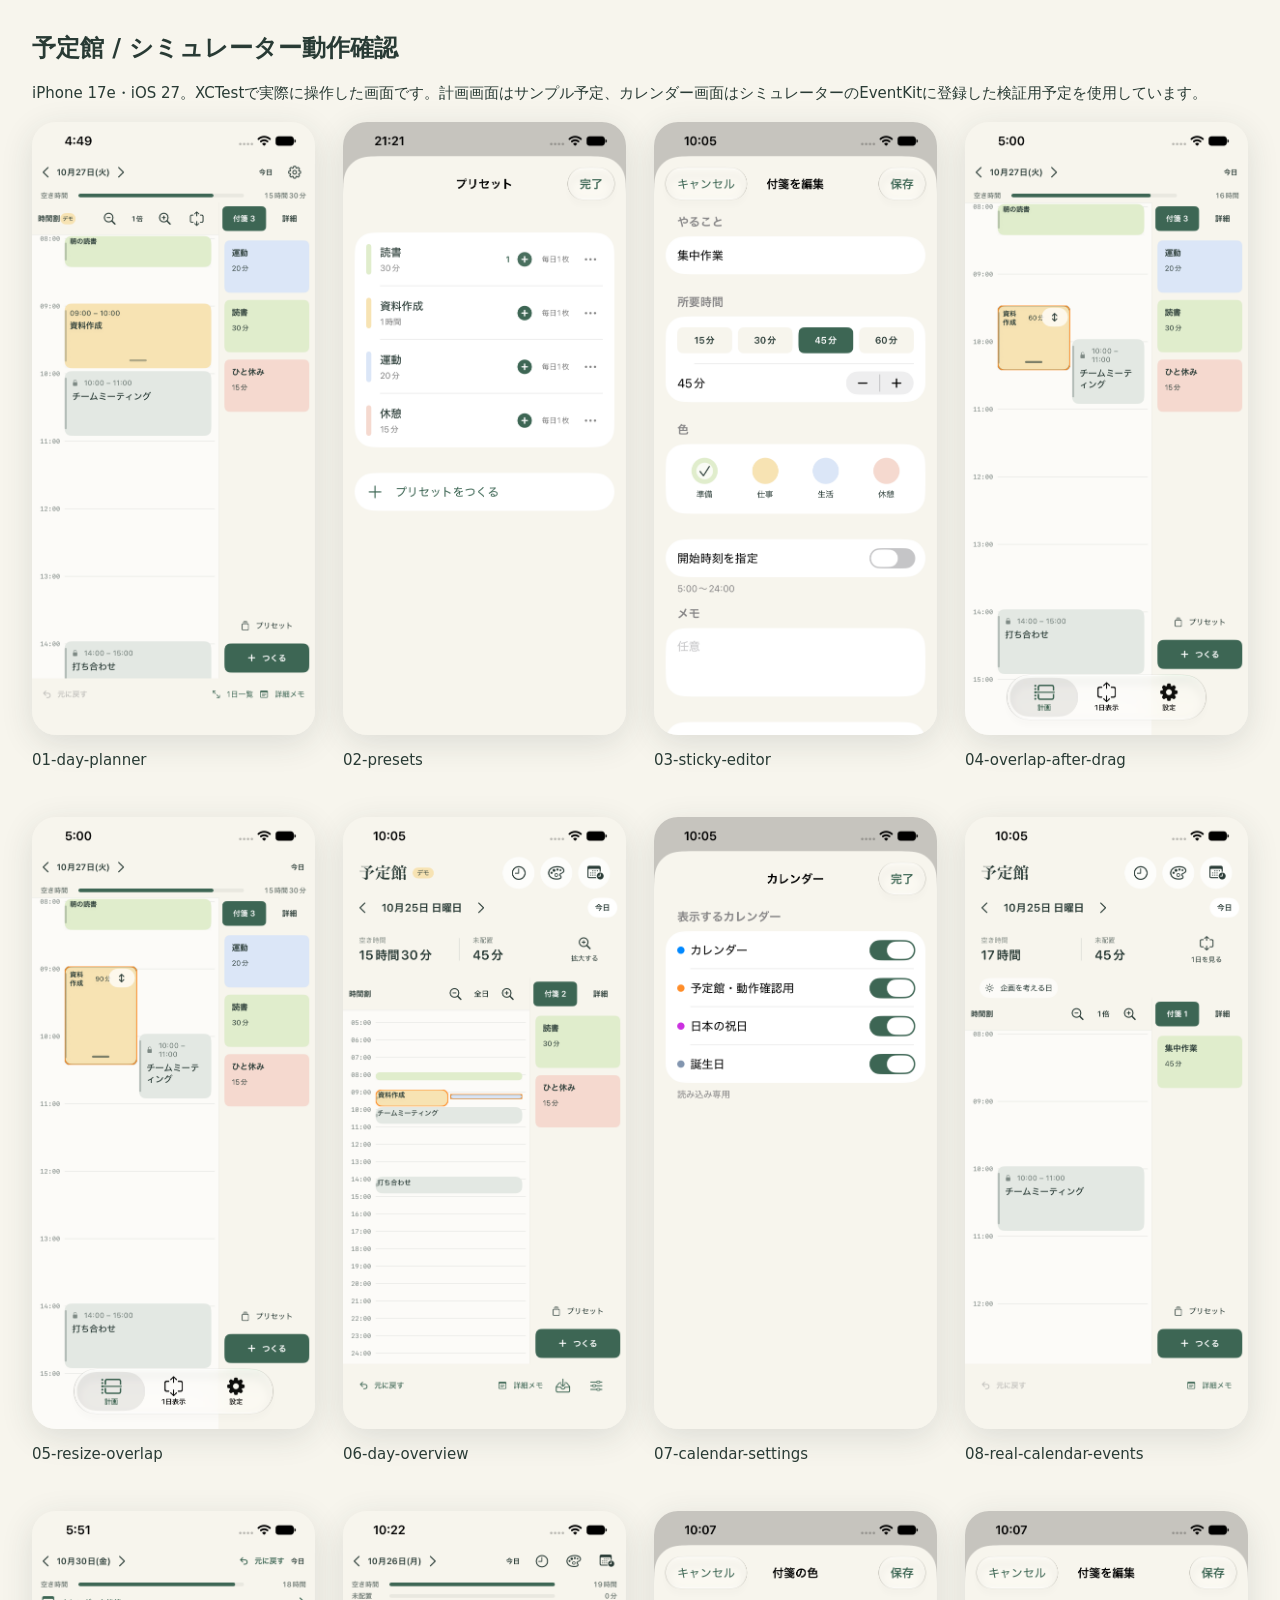
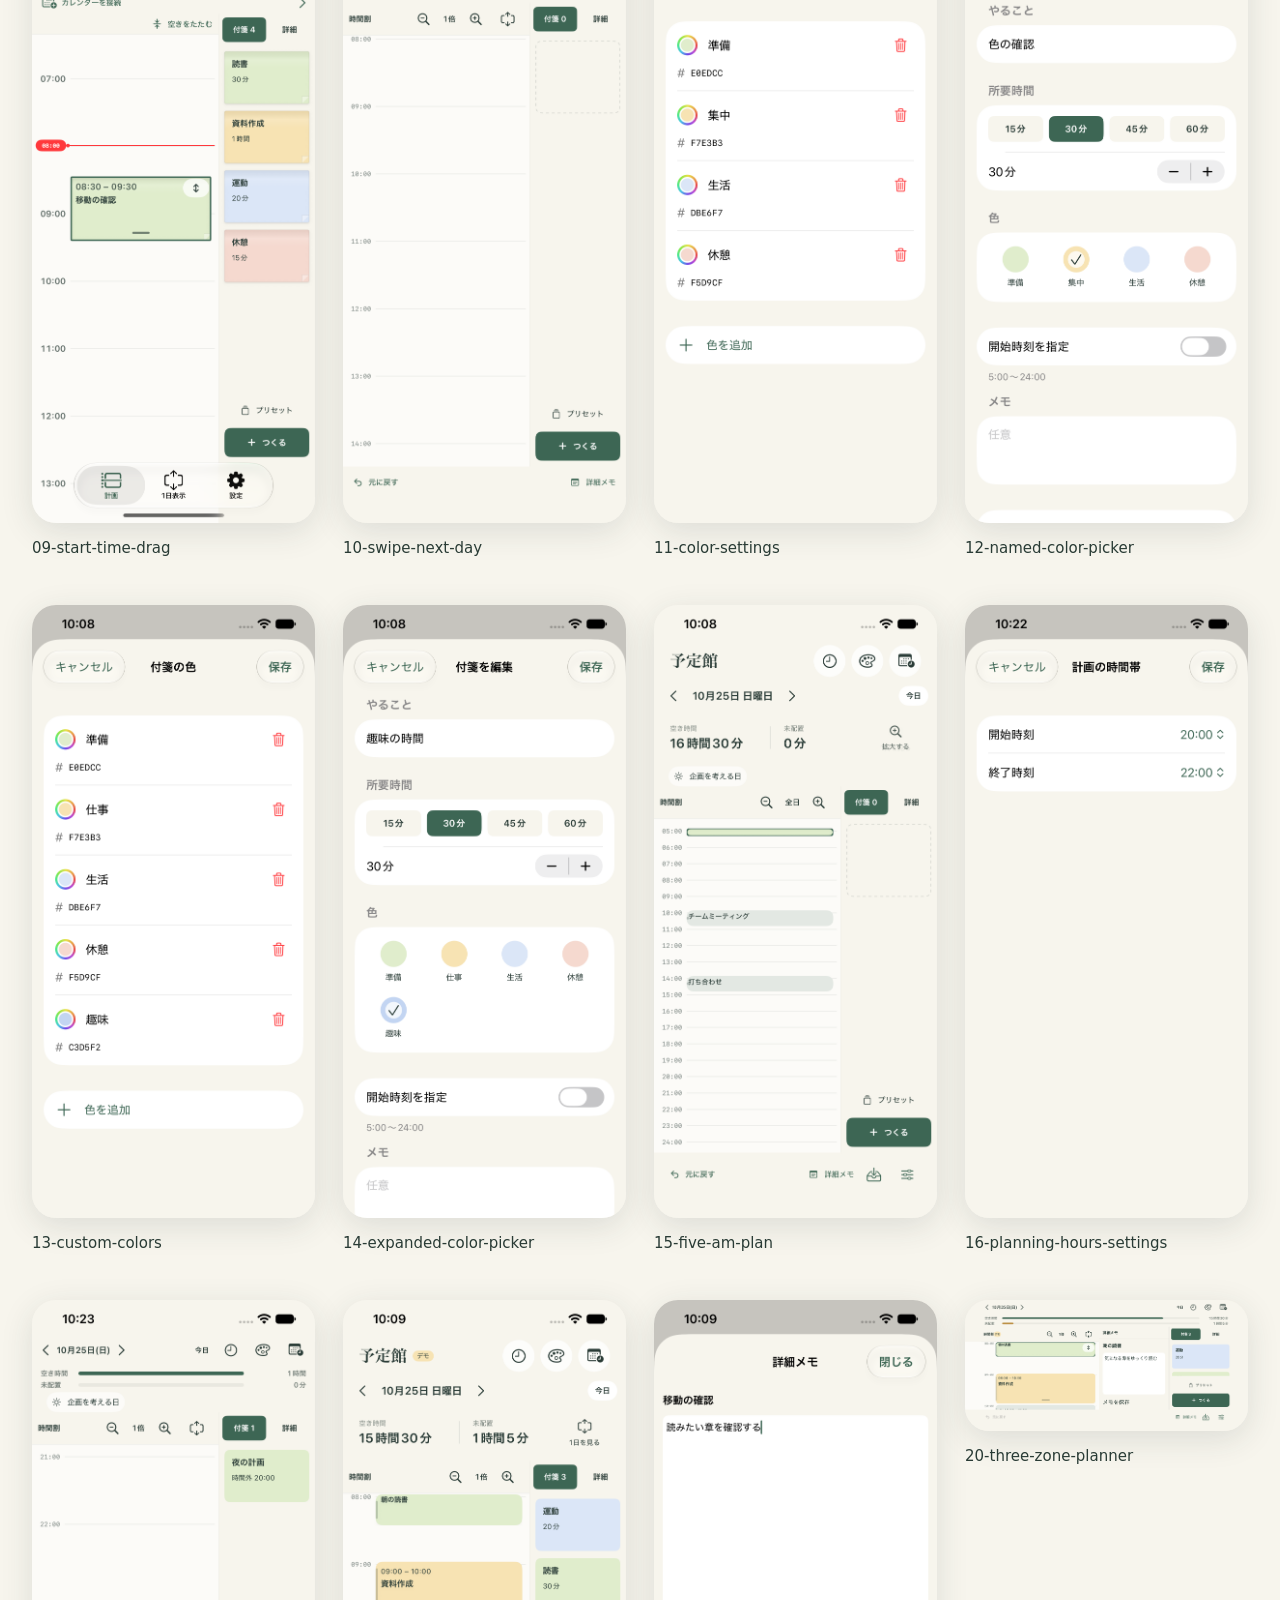
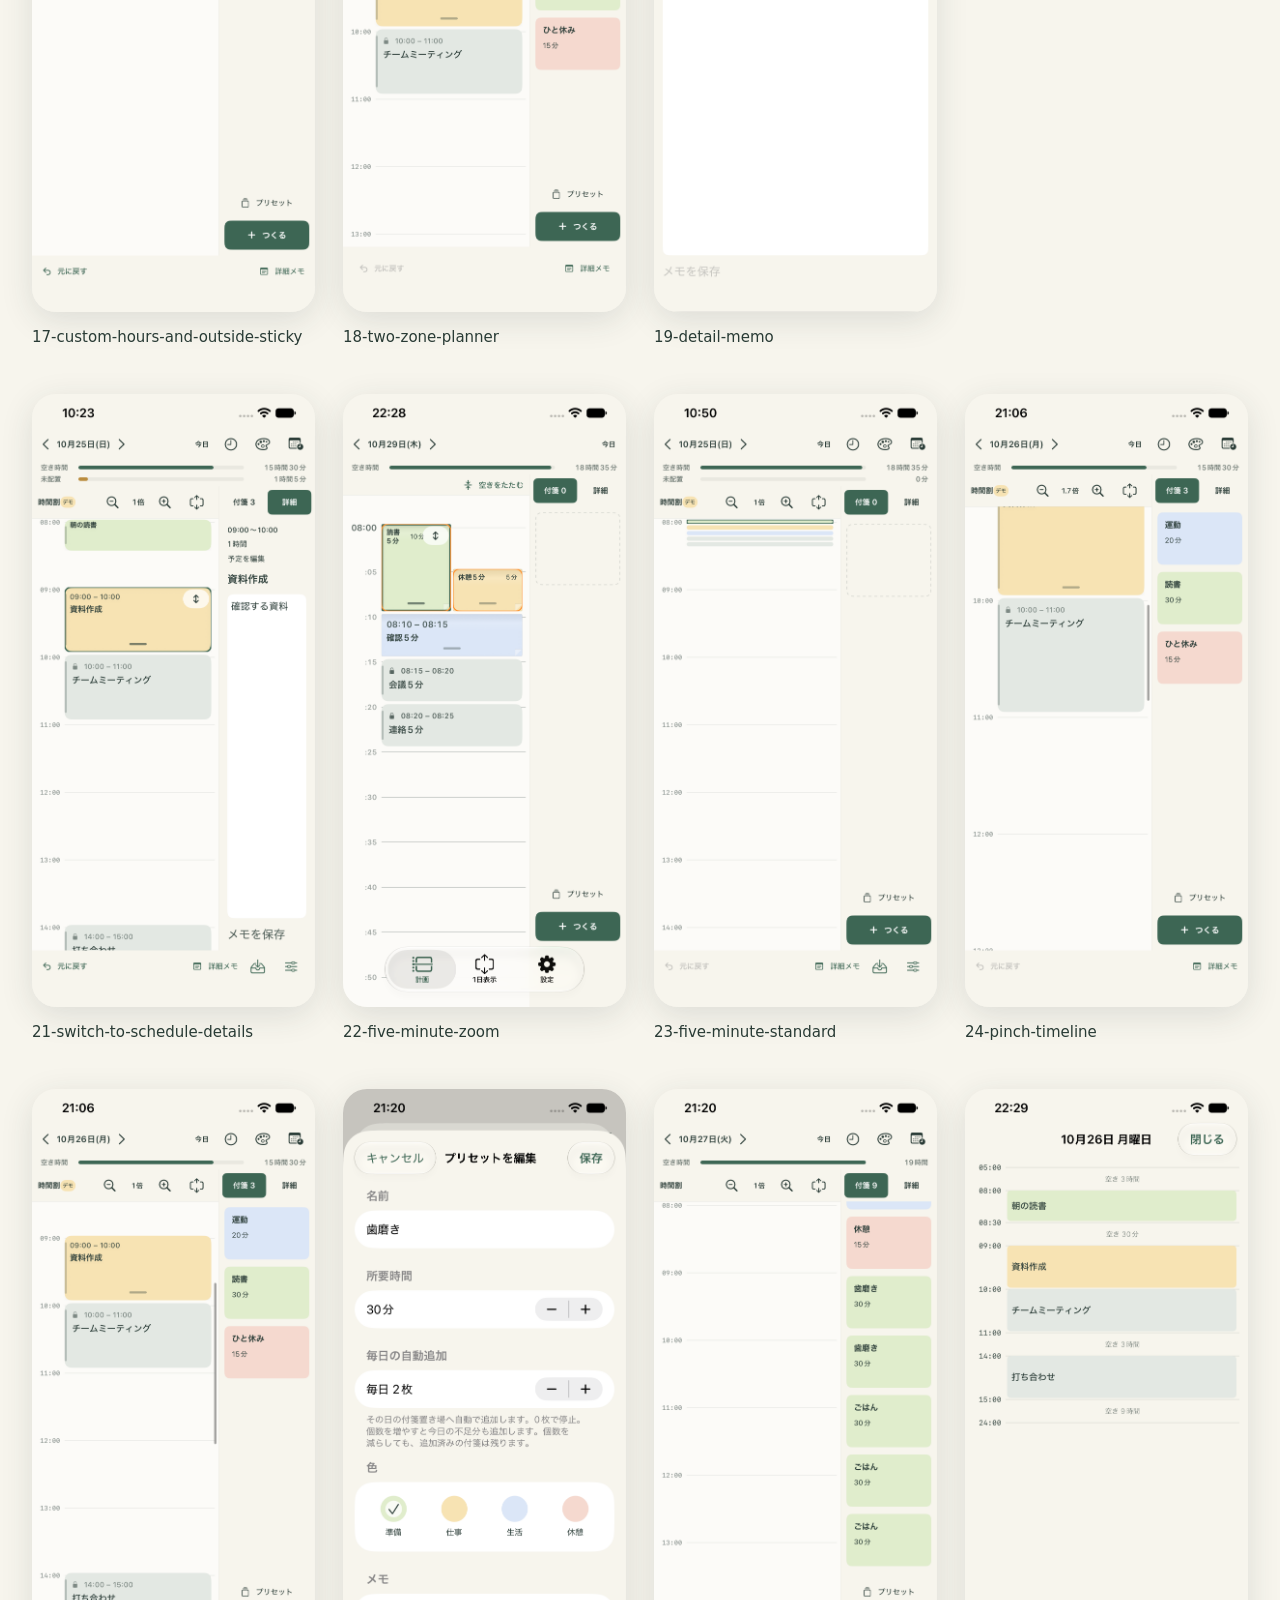
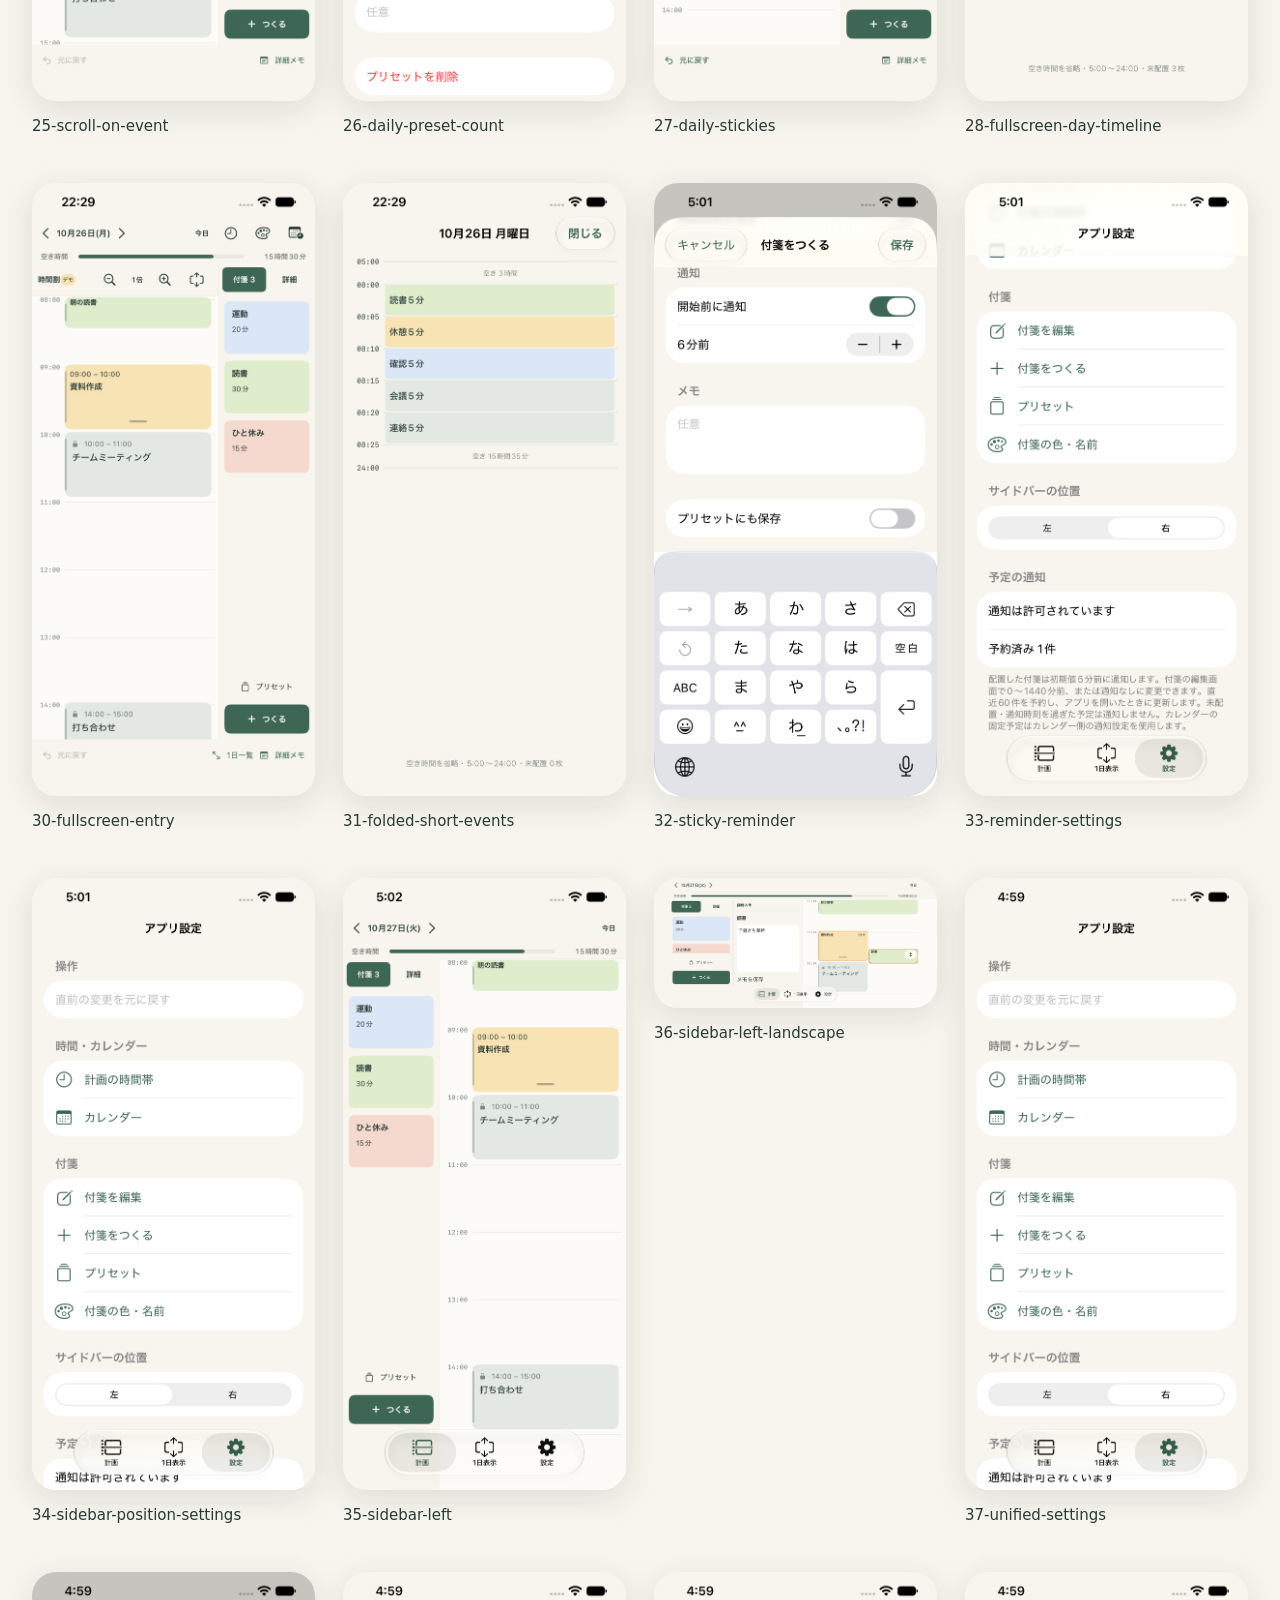
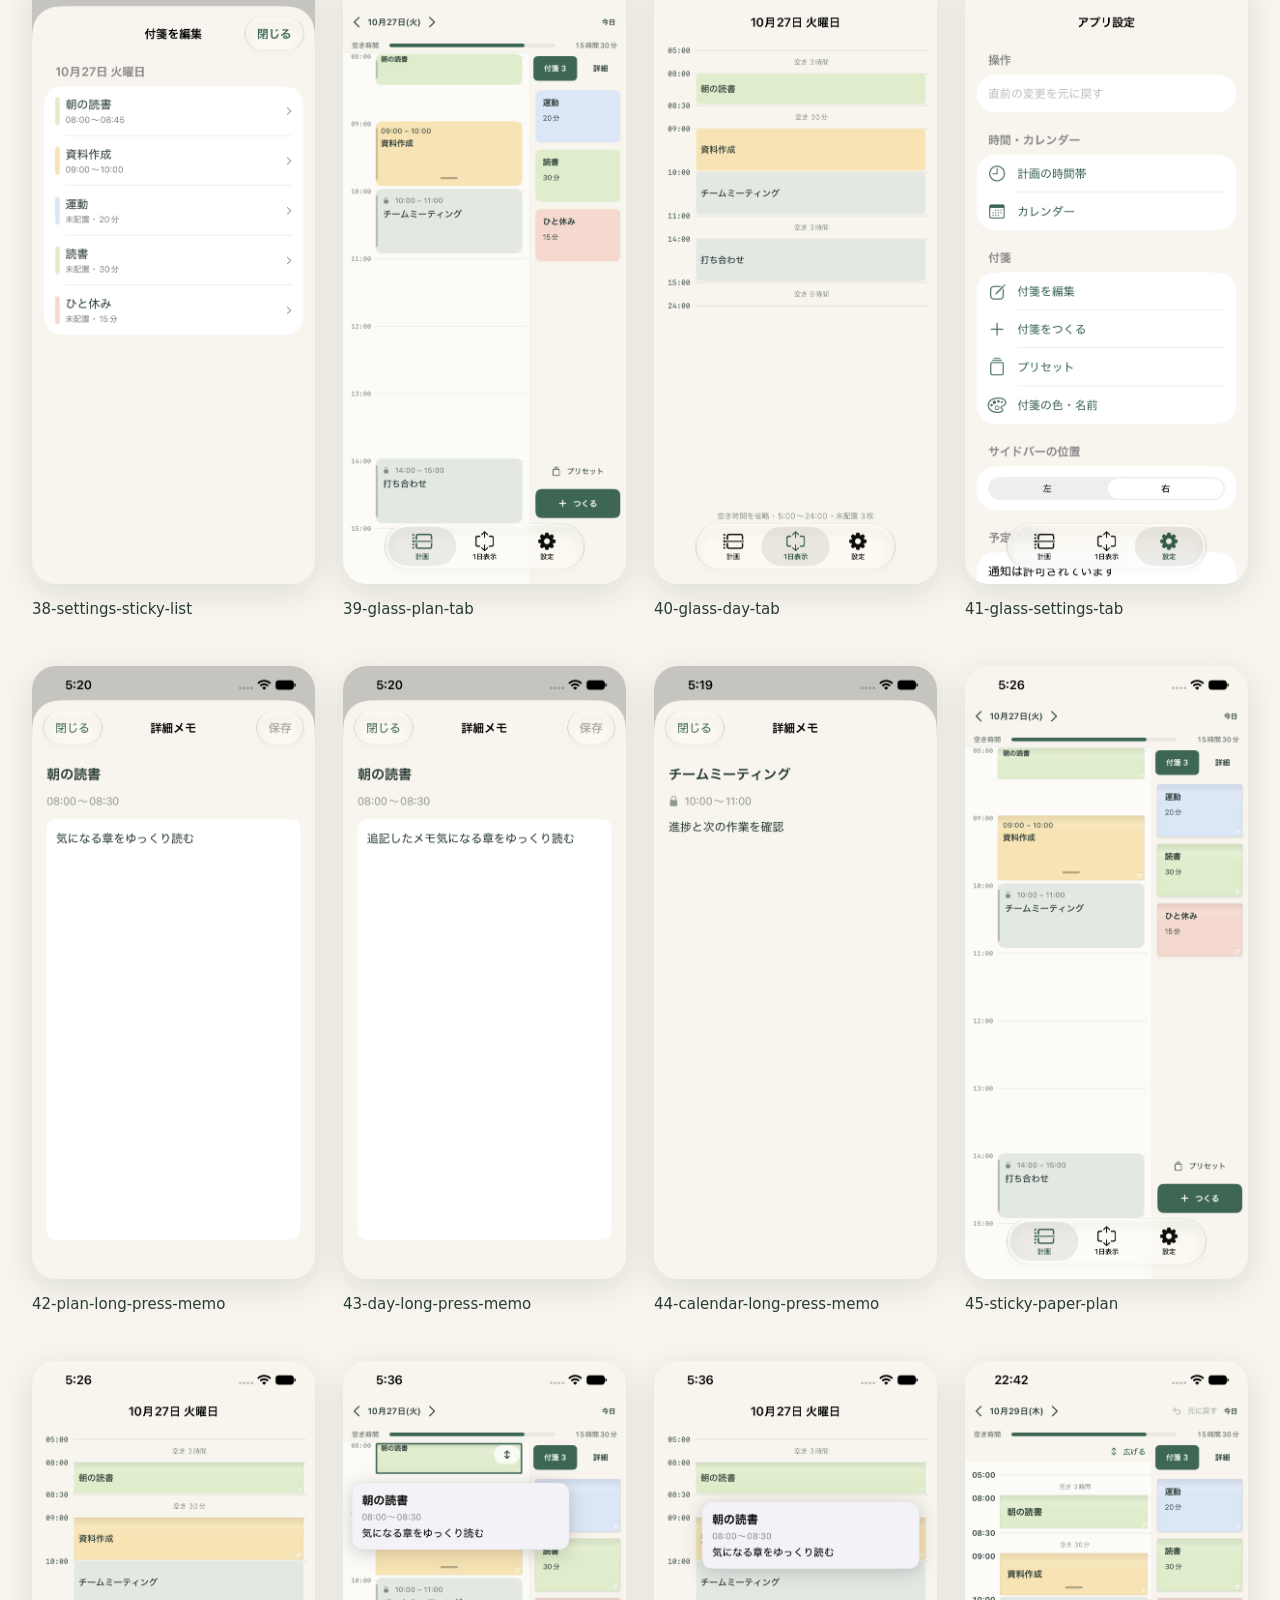
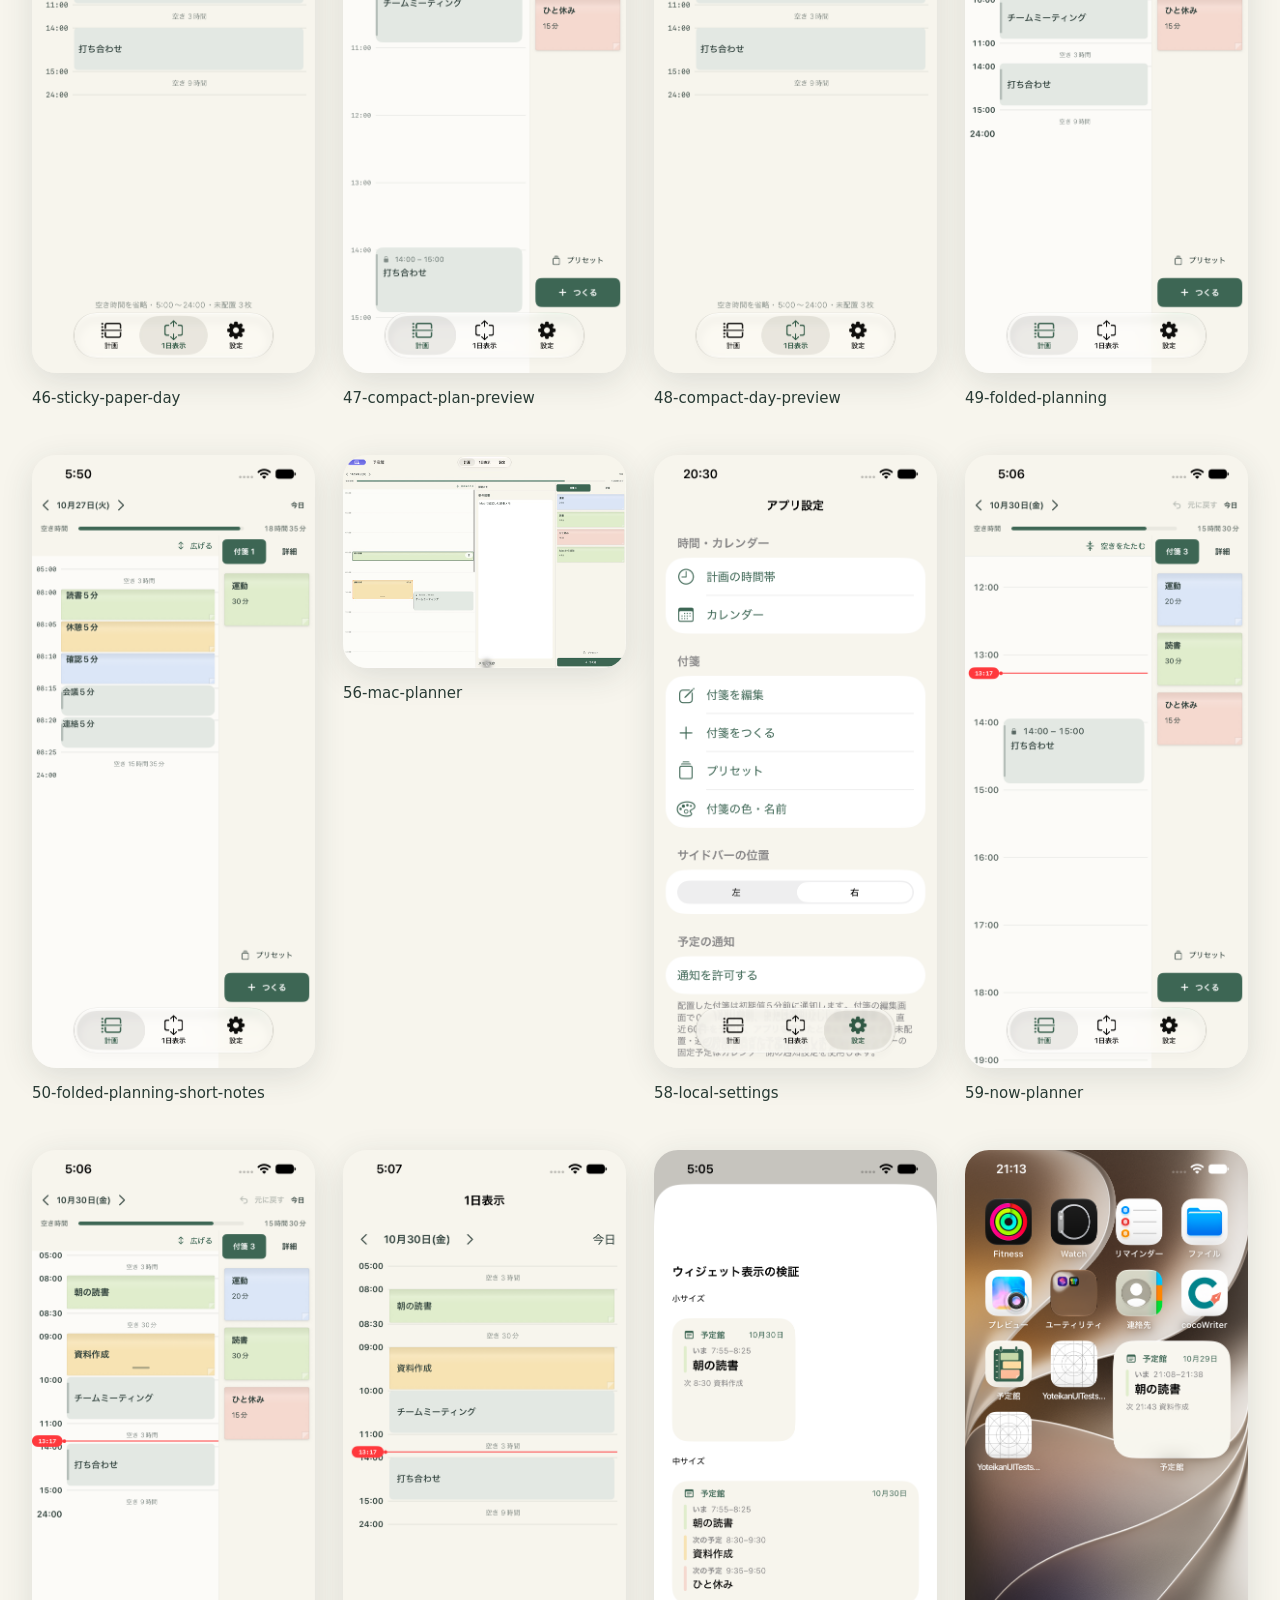
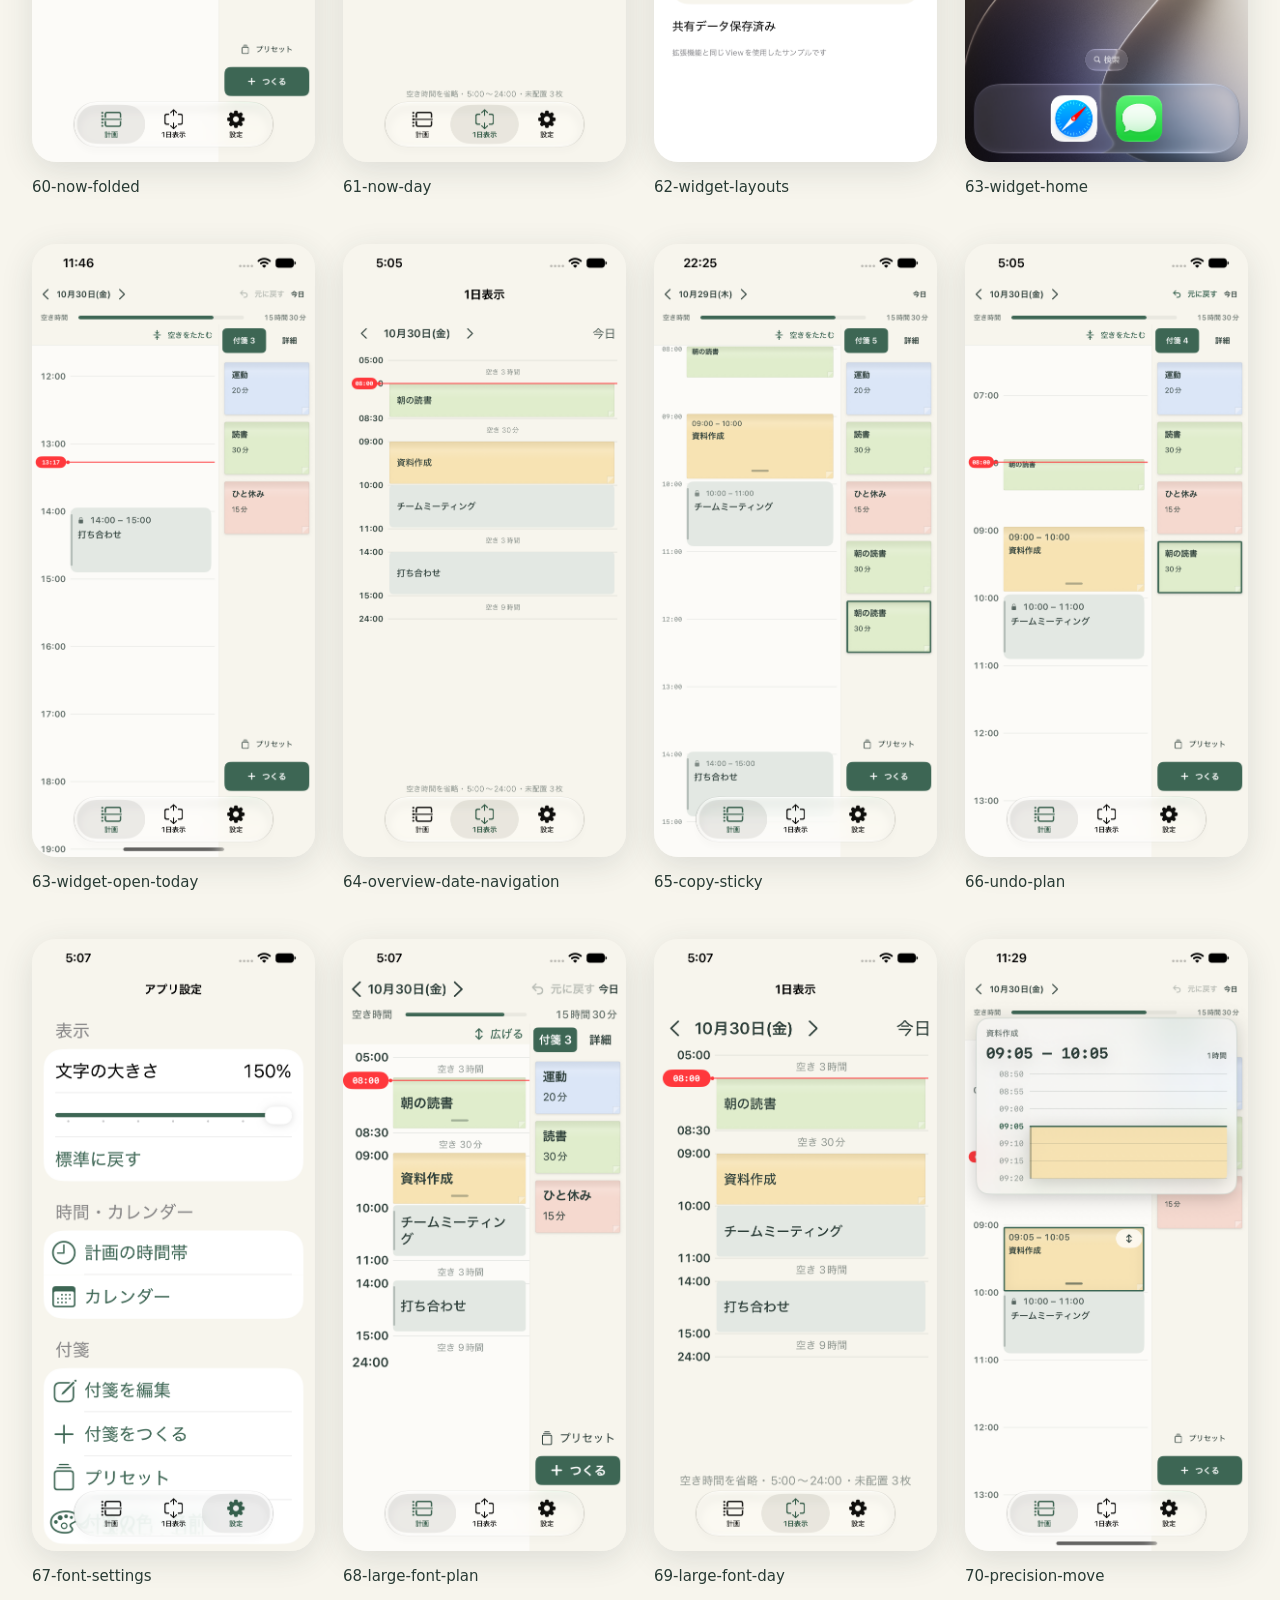
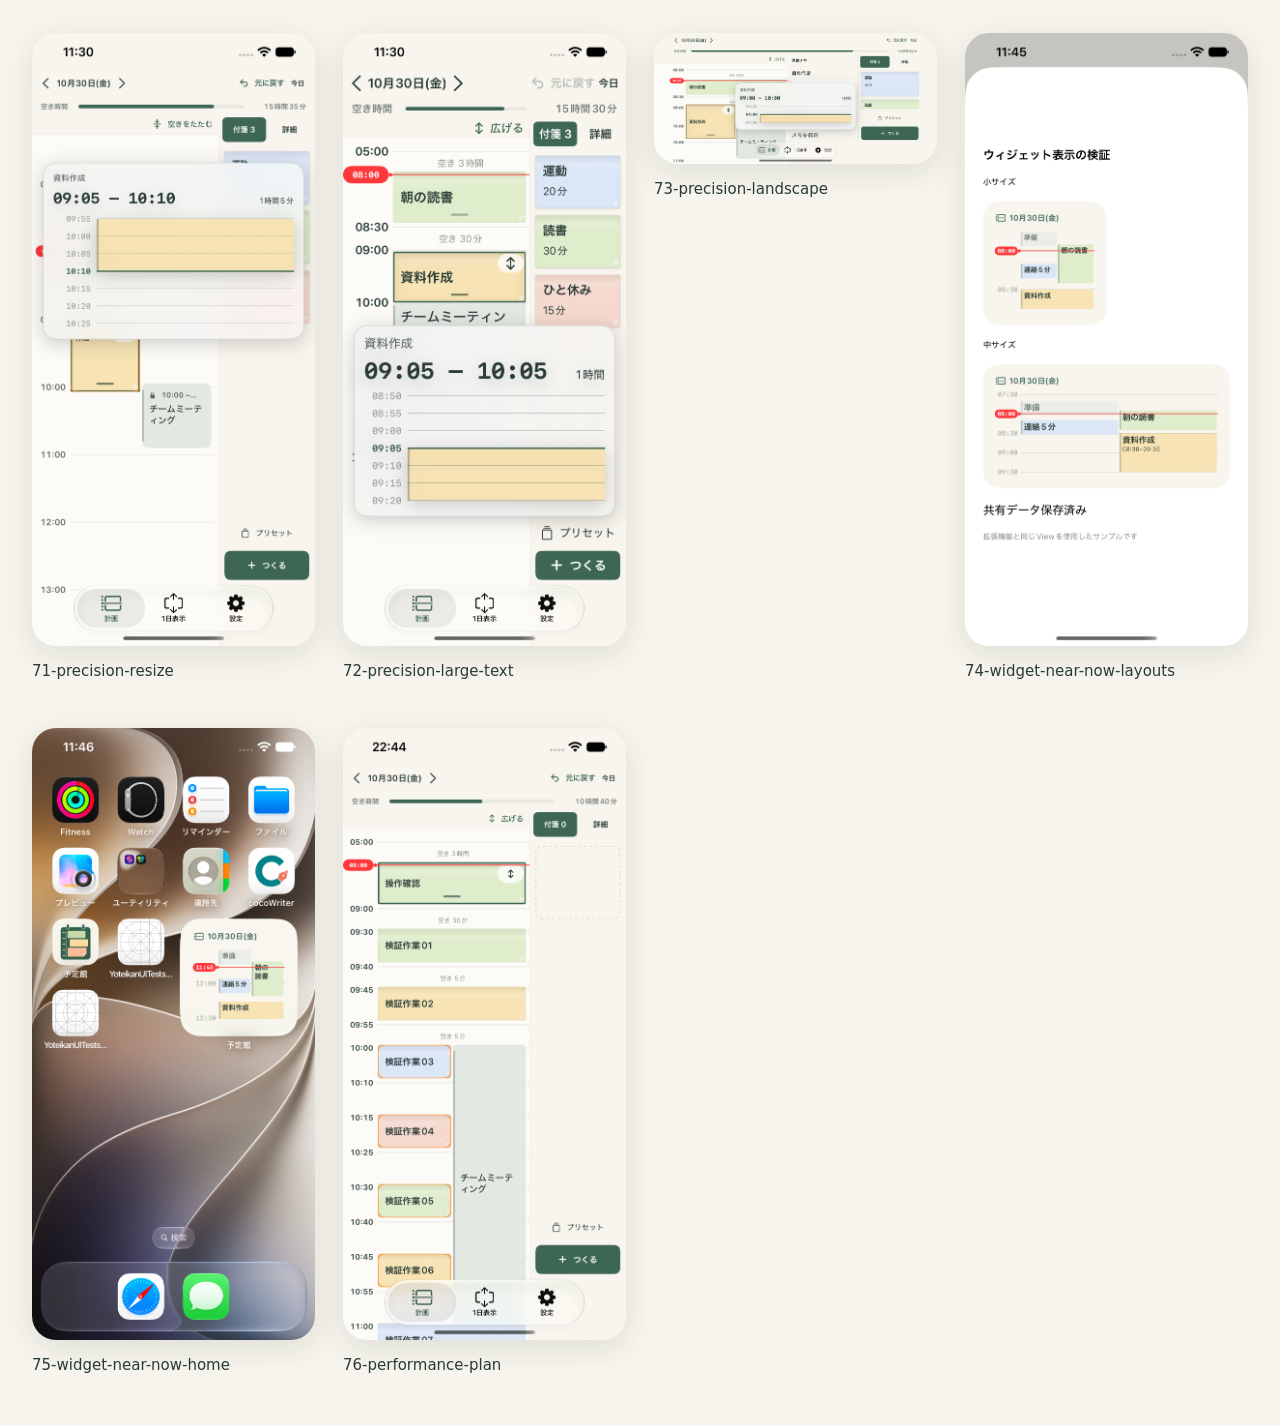
==== commit 2a8148c1: "Improve planner interaction performance and defer widget snapshot work" ====
--- a/docs/screenshots/index.html
+++ b/docs/screenshots/index.html
@@ -1 +1 @@
-<!doctype html><html lang="ja"><meta charset="utf-8"><meta name="viewport" content="width=device-width,initial-scale=1"><title>予定館・実機能確認</title><style>body{background:#f7f5ed;color:#293b35;font:15px system-ui;margin:32px}h1{font-size:24px}.grid{display:grid;grid-template-columns:repeat(auto-fit,minmax(240px,1fr));gap:28px}figure{margin:0}img{width:100%;max-width:390px;border-radius:24px;box-shadow:0 8px 32px #293b3520}figcaption{margin:12px 0 20px}p{line-height:1.8}</style><h1>予定館 / シミュレーター動作確認</h1><p>iPhone 17e・iOS 27。XCTestで実際に操作した画面です。計画画面はサンプル予定、カレンダー画面はシミュレーターのEventKitに登録した検証用予定を使用しています。</p><div class="grid"><figure><a href="01-day-planner.png"><img src="01-day-planner.png" alt="01-day-planner"></a><figcaption>01-day-planner</figcaption></figure><figure><a href="02-presets.png"><img src="02-presets.png" alt="02-presets"></a><figcaption>02-presets</figcaption></figure><figure><a href="03-sticky-editor.png"><img src="03-sticky-editor.png" alt="03-sticky-editor"></a><figcaption>03-sticky-editor</figcaption></figure><figure><a href="04-overlap-after-drag.png"><img src="04-overlap-after-drag.png" alt="04-overlap-after-drag"></a><figcaption>04-overlap-after-drag</figcaption></figure><figure><a href="05-resize-overlap.png"><img src="05-resize-overlap.png" alt="05-resize-overlap"></a><figcaption>05-resize-overlap</figcaption></figure><figure><a href="06-day-overview.png"><img src="06-day-overview.png" alt="06-day-overview"></a><figcaption>06-day-overview</figcaption></figure><figure><a href="07-calendar-settings.png"><img src="07-calendar-settings.png" alt="07-calendar-settings"></a><figcaption>07-calendar-settings</figcaption></figure><figure><a href="08-real-calendar-events.png"><img src="08-real-calendar-events.png" alt="08-real-calendar-events"></a><figcaption>08-real-calendar-events</figcaption></figure><figure><a href="09-start-time-drag.png"><img src="09-start-time-drag.png" alt="09-start-time-drag"></a><figcaption>09-start-time-drag</figcaption></figure><figure><a href="10-swipe-next-day.png"><img src="10-swipe-next-day.png" alt="10-swipe-next-day"></a><figcaption>10-swipe-next-day</figcaption></figure><figure><a href="11-color-settings.png"><img src="11-color-settings.png" alt="11-color-settings"></a><figcaption>11-color-settings</figcaption></figure><figure><a href="12-named-color-picker.png"><img src="12-named-color-picker.png" alt="12-named-color-picker"></a><figcaption>12-named-color-picker</figcaption></figure><figure><a href="13-custom-colors.png"><img src="13-custom-colors.png" alt="13-custom-colors"></a><figcaption>13-custom-colors</figcaption></figure><figure><a href="14-expanded-color-picker.png"><img src="14-expanded-color-picker.png" alt="14-expanded-color-picker"></a><figcaption>14-expanded-color-picker</figcaption></figure><figure><a href="15-five-am-plan.png"><img src="15-five-am-plan.png" alt="15-five-am-plan"></a><figcaption>15-five-am-plan</figcaption></figure><figure><a href="16-planning-hours-settings.png"><img src="16-planning-hours-settings.png" alt="16-planning-hours-settings"></a><figcaption>16-planning-hours-settings</figcaption></figure><figure><a href="17-custom-hours-and-outside-sticky.png"><img src="17-custom-hours-and-outside-sticky.png" alt="17-custom-hours-and-outside-sticky"></a><figcaption>17-custom-hours-and-outside-sticky</figcaption></figure><figure><a href="18-two-zone-planner.png"><img src="18-two-zone-planner.png" alt="18-two-zone-planner"></a><figcaption>18-two-zone-planner</figcaption></figure><figure><a href="19-detail-memo.png"><img src="19-detail-memo.png" alt="19-detail-memo"></a><figcaption>19-detail-memo</figcaption></figure><figure><a href="20-three-zone-planner.png"><img src="20-three-zone-planner.png" alt="20-three-zone-planner"></a><figcaption>20-three-zone-planner</figcaption></figure><figure><a href="21-switch-to-schedule-details.png"><img src="21-switch-to-schedule-details.png" alt="21-switch-to-schedule-details"></a><figcaption>21-switch-to-schedule-details</figcaption></figure><figure><a href="22-five-minute-zoom.png"><img src="22-five-minute-zoom.png" alt="22-five-minute-zoom"></a><figcaption>22-five-minute-zoom</figcaption></figure><figure><a href="23-five-minute-standard.png"><img src="23-five-minute-standard.png" alt="23-five-minute-standard"></a><figcaption>23-five-minute-standard</figcaption></figure><figure><a href="24-pinch-timeline.png"><img src="24-pinch-timeline.png" alt="24-pinch-timeline"></a><figcaption>24-pinch-timeline</figcaption></figure><figure><a href="25-scroll-on-event.png"><img src="25-scroll-on-event.png" alt="25-scroll-on-event"></a><figcaption>25-scroll-on-event</figcaption></figure><figure><a href="26-daily-preset-count.png"><img src="26-daily-preset-count.png" alt="26-daily-preset-count"></a><figcaption>26-daily-preset-count</figcaption></figure><figure><a href="27-daily-stickies.png"><img src="27-daily-stickies.png" alt="27-daily-stickies"></a><figcaption>27-daily-stickies</figcaption></figure><figure><a href="28-fullscreen-day-timeline.png"><img src="28-fullscreen-day-timeline.png" alt="28-fullscreen-day-timeline"></a><figcaption>28-fullscreen-day-timeline</figcaption></figure><figure><a href="30-fullscreen-entry.png"><img src="30-fullscreen-entry.png" alt="30-fullscreen-entry"></a><figcaption>30-fullscreen-entry</figcaption></figure><figure><a href="31-folded-short-events.png"><img src="31-folded-short-events.png" alt="31-folded-short-events"></a><figcaption>31-folded-short-events</figcaption></figure><figure><a href="32-sticky-reminder.png"><img src="32-sticky-reminder.png" alt="32-sticky-reminder"></a><figcaption>32-sticky-reminder</figcaption></figure><figure><a href="33-reminder-settings.png"><img src="33-reminder-settings.png" alt="33-reminder-settings"></a><figcaption>33-reminder-settings</figcaption></figure><figure><a href="34-sidebar-position-settings.png"><img src="34-sidebar-position-settings.png" alt="34-sidebar-position-settings"></a><figcaption>34-sidebar-position-settings</figcaption></figure><figure><a href="35-sidebar-left.png"><img src="35-sidebar-left.png" alt="35-sidebar-left"></a><figcaption>35-sidebar-left</figcaption></figure><figure><a href="36-sidebar-left-landscape.png"><img src="36-sidebar-left-landscape.png" alt="36-sidebar-left-landscape"></a><figcaption>36-sidebar-left-landscape</figcaption></figure><figure><a href="37-unified-settings.png"><img src="37-unified-settings.png" alt="37-unified-settings"></a><figcaption>37-unified-settings</figcaption></figure><figure><a href="38-settings-sticky-list.png"><img src="38-settings-sticky-list.png" alt="38-settings-sticky-list"></a><figcaption>38-settings-sticky-list</figcaption></figure><figure><a href="39-glass-plan-tab.png"><img src="39-glass-plan-tab.png" alt="39-glass-plan-tab"></a><figcaption>39-glass-plan-tab</figcaption></figure><figure><a href="40-glass-day-tab.png"><img src="40-glass-day-tab.png" alt="40-glass-day-tab"></a><figcaption>40-glass-day-tab</figcaption></figure><figure><a href="41-glass-settings-tab.png"><img src="41-glass-settings-tab.png" alt="41-glass-settings-tab"></a><figcaption>41-glass-settings-tab</figcaption></figure><figure><a href="42-plan-long-press-memo.png"><img src="42-plan-long-press-memo.png" alt="42-plan-long-press-memo"></a><figcaption>42-plan-long-press-memo</figcaption></figure><figure><a href="43-day-long-press-memo.png"><img src="43-day-long-press-memo.png" alt="43-day-long-press-memo"></a><figcaption>43-day-long-press-memo</figcaption></figure><figure><a href="44-calendar-long-press-memo.png"><img src="44-calendar-long-press-memo.png" alt="44-calendar-long-press-memo"></a><figcaption>44-calendar-long-press-memo</figcaption></figure><figure><a href="45-sticky-paper-plan.png"><img src="45-sticky-paper-plan.png" alt="45-sticky-paper-plan"></a><figcaption>45-sticky-paper-plan</figcaption></figure><figure><a href="46-sticky-paper-day.png"><img src="46-sticky-paper-day.png" alt="46-sticky-paper-day"></a><figcaption>46-sticky-paper-day</figcaption></figure><figure><a href="47-compact-plan-preview.png"><img src="47-compact-plan-preview.png" alt="47-compact-plan-preview"></a><figcaption>47-compact-plan-preview</figcaption></figure><figure><a href="48-compact-day-preview.png"><img src="48-compact-day-preview.png" alt="48-compact-day-preview"></a><figcaption>48-compact-day-preview</figcaption></figure><figure><a href="49-folded-planning.png"><img src="49-folded-planning.png" alt="49-folded-planning"></a><figcaption>49-folded-planning</figcaption></figure><figure><a href="50-folded-planning-short-notes.png"><img src="50-folded-planning-short-notes.png" alt="50-folded-planning-short-notes"></a><figcaption>50-folded-planning-short-notes</figcaption></figure><figure><a href="56-mac-planner.png"><img src="56-mac-planner.png" alt="56-mac-planner"></a><figcaption>56-mac-planner</figcaption></figure><figure><a href="58-local-settings.png"><img src="58-local-settings.png" alt="58-local-settings"></a><figcaption>58-local-settings</figcaption></figure><figure><a href="59-now-planner.png"><img src="59-now-planner.png" alt="59-now-planner"></a><figcaption>59-now-planner</figcaption></figure><figure><a href="60-now-folded.png"><img src="60-now-folded.png" alt="60-now-folded"></a><figcaption>60-now-folded</figcaption></figure><figure><a href="61-now-day.png"><img src="61-now-day.png" alt="61-now-day"></a><figcaption>61-now-day</figcaption></figure><figure><a href="62-widget-layouts.png"><img src="62-widget-layouts.png" alt="62-widget-layouts"></a><figcaption>62-widget-layouts</figcaption></figure><figure><a href="63-widget-home.png"><img src="63-widget-home.png" alt="63-widget-home"></a><figcaption>63-widget-home</figcaption></figure><figure><a href="63-widget-open-today.png"><img src="63-widget-open-today.png" alt="63-widget-open-today"></a><figcaption>63-widget-open-today</figcaption></figure><figure><a href="64-overview-date-navigation.png"><img src="64-overview-date-navigation.png" alt="64-overview-date-navigation"></a><figcaption>64-overview-date-navigation</figcaption></figure><figure><a href="65-copy-sticky.png"><img src="65-copy-sticky.png" alt="65-copy-sticky"></a><figcaption>65-copy-sticky</figcaption></figure><figure><a href="66-undo-plan.png"><img src="66-undo-plan.png" alt="66-undo-plan"></a><figcaption>66-undo-plan</figcaption></figure><figure><a href="67-font-settings.png"><img src="67-font-settings.png" alt="67-font-settings"></a><figcaption>67-font-settings</figcaption></figure><figure><a href="68-large-font-plan.png"><img src="68-large-font-plan.png" alt="68-large-font-plan"></a><figcaption>68-large-font-plan</figcaption></figure><figure><a href="69-large-font-day.png"><img src="69-large-font-day.png" alt="69-large-font-day"></a><figcaption>69-large-font-day</figcaption></figure><figure><a href="70-precision-move.png"><img src="70-precision-move.png" alt="70-precision-move"></a><figcaption>70-precision-move</figcaption></figure><figure><a href="71-precision-resize.png"><img src="71-precision-resize.png" alt="71-precision-resize"></a><figcaption>71-precision-resize</figcaption></figure><figure><a href="72-precision-large-text.png"><img src="72-precision-large-text.png" alt="72-precision-large-text"></a><figcaption>72-precision-large-text</figcaption></figure><figure><a href="73-precision-landscape.png"><img src="73-precision-landscape.png" alt="73-precision-landscape"></a><figcaption>73-precision-landscape</figcaption></figure><figure><a href="74-widget-near-now-layouts.png"><img src="74-widget-near-now-layouts.png" alt="74-widget-near-now-layouts"></a><figcaption>74-widget-near-now-layouts</figcaption></figure><figure><a href="75-widget-near-now-home.png"><img src="75-widget-near-now-home.png" alt="75-widget-near-now-home"></a><figcaption>75-widget-near-now-home</figcaption></figure></div></html>+<!doctype html><html lang="ja"><meta charset="utf-8"><meta name="viewport" content="width=device-width,initial-scale=1"><title>予定館・実機能確認</title><style>body{background:#f7f5ed;color:#293b35;font:15px system-ui;margin:32px}h1{font-size:24px}.grid{display:grid;grid-template-columns:repeat(auto-fit,minmax(240px,1fr));gap:28px}figure{margin:0}img{width:100%;max-width:390px;border-radius:24px;box-shadow:0 8px 32px #293b3520}figcaption{margin:12px 0 20px}p{line-height:1.8}</style><h1>予定館 / シミュレーター動作確認</h1><p>iPhone 17e・iOS 27。XCTestで実際に操作した画面です。計画画面はサンプル予定、カレンダー画面はシミュレーターのEventKitに登録した検証用予定を使用しています。</p><div class="grid"><figure><a href="01-day-planner.png"><img src="01-day-planner.png" alt="01-day-planner"></a><figcaption>01-day-planner</figcaption></figure><figure><a href="02-presets.png"><img src="02-presets.png" alt="02-presets"></a><figcaption>02-presets</figcaption></figure><figure><a href="03-sticky-editor.png"><img src="03-sticky-editor.png" alt="03-sticky-editor"></a><figcaption>03-sticky-editor</figcaption></figure><figure><a href="04-overlap-after-drag.png"><img src="04-overlap-after-drag.png" alt="04-overlap-after-drag"></a><figcaption>04-overlap-after-drag</figcaption></figure><figure><a href="05-resize-overlap.png"><img src="05-resize-overlap.png" alt="05-resize-overlap"></a><figcaption>05-resize-overlap</figcaption></figure><figure><a href="06-day-overview.png"><img src="06-day-overview.png" alt="06-day-overview"></a><figcaption>06-day-overview</figcaption></figure><figure><a href="07-calendar-settings.png"><img src="07-calendar-settings.png" alt="07-calendar-settings"></a><figcaption>07-calendar-settings</figcaption></figure><figure><a href="08-real-calendar-events.png"><img src="08-real-calendar-events.png" alt="08-real-calendar-events"></a><figcaption>08-real-calendar-events</figcaption></figure><figure><a href="09-start-time-drag.png"><img src="09-start-time-drag.png" alt="09-start-time-drag"></a><figcaption>09-start-time-drag</figcaption></figure><figure><a href="10-swipe-next-day.png"><img src="10-swipe-next-day.png" alt="10-swipe-next-day"></a><figcaption>10-swipe-next-day</figcaption></figure><figure><a href="11-color-settings.png"><img src="11-color-settings.png" alt="11-color-settings"></a><figcaption>11-color-settings</figcaption></figure><figure><a href="12-named-color-picker.png"><img src="12-named-color-picker.png" alt="12-named-color-picker"></a><figcaption>12-named-color-picker</figcaption></figure><figure><a href="13-custom-colors.png"><img src="13-custom-colors.png" alt="13-custom-colors"></a><figcaption>13-custom-colors</figcaption></figure><figure><a href="14-expanded-color-picker.png"><img src="14-expanded-color-picker.png" alt="14-expanded-color-picker"></a><figcaption>14-expanded-color-picker</figcaption></figure><figure><a href="15-five-am-plan.png"><img src="15-five-am-plan.png" alt="15-five-am-plan"></a><figcaption>15-five-am-plan</figcaption></figure><figure><a href="16-planning-hours-settings.png"><img src="16-planning-hours-settings.png" alt="16-planning-hours-settings"></a><figcaption>16-planning-hours-settings</figcaption></figure><figure><a href="17-custom-hours-and-outside-sticky.png"><img src="17-custom-hours-and-outside-sticky.png" alt="17-custom-hours-and-outside-sticky"></a><figcaption>17-custom-hours-and-outside-sticky</figcaption></figure><figure><a href="18-two-zone-planner.png"><img src="18-two-zone-planner.png" alt="18-two-zone-planner"></a><figcaption>18-two-zone-planner</figcaption></figure><figure><a href="19-detail-memo.png"><img src="19-detail-memo.png" alt="19-detail-memo"></a><figcaption>19-detail-memo</figcaption></figure><figure><a href="20-three-zone-planner.png"><img src="20-three-zone-planner.png" alt="20-three-zone-planner"></a><figcaption>20-three-zone-planner</figcaption></figure><figure><a href="21-switch-to-schedule-details.png"><img src="21-switch-to-schedule-details.png" alt="21-switch-to-schedule-details"></a><figcaption>21-switch-to-schedule-details</figcaption></figure><figure><a href="22-five-minute-zoom.png"><img src="22-five-minute-zoom.png" alt="22-five-minute-zoom"></a><figcaption>22-five-minute-zoom</figcaption></figure><figure><a href="23-five-minute-standard.png"><img src="23-five-minute-standard.png" alt="23-five-minute-standard"></a><figcaption>23-five-minute-standard</figcaption></figure><figure><a href="24-pinch-timeline.png"><img src="24-pinch-timeline.png" alt="24-pinch-timeline"></a><figcaption>24-pinch-timeline</figcaption></figure><figure><a href="25-scroll-on-event.png"><img src="25-scroll-on-event.png" alt="25-scroll-on-event"></a><figcaption>25-scroll-on-event</figcaption></figure><figure><a href="26-daily-preset-count.png"><img src="26-daily-preset-count.png" alt="26-daily-preset-count"></a><figcaption>26-daily-preset-count</figcaption></figure><figure><a href="27-daily-stickies.png"><img src="27-daily-stickies.png" alt="27-daily-stickies"></a><figcaption>27-daily-stickies</figcaption></figure><figure><a href="28-fullscreen-day-timeline.png"><img src="28-fullscreen-day-timeline.png" alt="28-fullscreen-day-timeline"></a><figcaption>28-fullscreen-day-timeline</figcaption></figure><figure><a href="30-fullscreen-entry.png"><img src="30-fullscreen-entry.png" alt="30-fullscreen-entry"></a><figcaption>30-fullscreen-entry</figcaption></figure><figure><a href="31-folded-short-events.png"><img src="31-folded-short-events.png" alt="31-folded-short-events"></a><figcaption>31-folded-short-events</figcaption></figure><figure><a href="32-sticky-reminder.png"><img src="32-sticky-reminder.png" alt="32-sticky-reminder"></a><figcaption>32-sticky-reminder</figcaption></figure><figure><a href="33-reminder-settings.png"><img src="33-reminder-settings.png" alt="33-reminder-settings"></a><figcaption>33-reminder-settings</figcaption></figure><figure><a href="34-sidebar-position-settings.png"><img src="34-sidebar-position-settings.png" alt="34-sidebar-position-settings"></a><figcaption>34-sidebar-position-settings</figcaption></figure><figure><a href="35-sidebar-left.png"><img src="35-sidebar-left.png" alt="35-sidebar-left"></a><figcaption>35-sidebar-left</figcaption></figure><figure><a href="36-sidebar-left-landscape.png"><img src="36-sidebar-left-landscape.png" alt="36-sidebar-left-landscape"></a><figcaption>36-sidebar-left-landscape</figcaption></figure><figure><a href="37-unified-settings.png"><img src="37-unified-settings.png" alt="37-unified-settings"></a><figcaption>37-unified-settings</figcaption></figure><figure><a href="38-settings-sticky-list.png"><img src="38-settings-sticky-list.png" alt="38-settings-sticky-list"></a><figcaption>38-settings-sticky-list</figcaption></figure><figure><a href="39-glass-plan-tab.png"><img src="39-glass-plan-tab.png" alt="39-glass-plan-tab"></a><figcaption>39-glass-plan-tab</figcaption></figure><figure><a href="40-glass-day-tab.png"><img src="40-glass-day-tab.png" alt="40-glass-day-tab"></a><figcaption>40-glass-day-tab</figcaption></figure><figure><a href="41-glass-settings-tab.png"><img src="41-glass-settings-tab.png" alt="41-glass-settings-tab"></a><figcaption>41-glass-settings-tab</figcaption></figure><figure><a href="42-plan-long-press-memo.png"><img src="42-plan-long-press-memo.png" alt="42-plan-long-press-memo"></a><figcaption>42-plan-long-press-memo</figcaption></figure><figure><a href="43-day-long-press-memo.png"><img src="43-day-long-press-memo.png" alt="43-day-long-press-memo"></a><figcaption>43-day-long-press-memo</figcaption></figure><figure><a href="44-calendar-long-press-memo.png"><img src="44-calendar-long-press-memo.png" alt="44-calendar-long-press-memo"></a><figcaption>44-calendar-long-press-memo</figcaption></figure><figure><a href="45-sticky-paper-plan.png"><img src="45-sticky-paper-plan.png" alt="45-sticky-paper-plan"></a><figcaption>45-sticky-paper-plan</figcaption></figure><figure><a href="46-sticky-paper-day.png"><img src="46-sticky-paper-day.png" alt="46-sticky-paper-day"></a><figcaption>46-sticky-paper-day</figcaption></figure><figure><a href="47-compact-plan-preview.png"><img src="47-compact-plan-preview.png" alt="47-compact-plan-preview"></a><figcaption>47-compact-plan-preview</figcaption></figure><figure><a href="48-compact-day-preview.png"><img src="48-compact-day-preview.png" alt="48-compact-day-preview"></a><figcaption>48-compact-day-preview</figcaption></figure><figure><a href="49-folded-planning.png"><img src="49-folded-planning.png" alt="49-folded-planning"></a><figcaption>49-folded-planning</figcaption></figure><figure><a href="50-folded-planning-short-notes.png"><img src="50-folded-planning-short-notes.png" alt="50-folded-planning-short-notes"></a><figcaption>50-folded-planning-short-notes</figcaption></figure><figure><a href="56-mac-planner.png"><img src="56-mac-planner.png" alt="56-mac-planner"></a><figcaption>56-mac-planner</figcaption></figure><figure><a href="58-local-settings.png"><img src="58-local-settings.png" alt="58-local-settings"></a><figcaption>58-local-settings</figcaption></figure><figure><a href="59-now-planner.png"><img src="59-now-planner.png" alt="59-now-planner"></a><figcaption>59-now-planner</figcaption></figure><figure><a href="60-now-folded.png"><img src="60-now-folded.png" alt="60-now-folded"></a><figcaption>60-now-folded</figcaption></figure><figure><a href="61-now-day.png"><img src="61-now-day.png" alt="61-now-day"></a><figcaption>61-now-day</figcaption></figure><figure><a href="62-widget-layouts.png"><img src="62-widget-layouts.png" alt="62-widget-layouts"></a><figcaption>62-widget-layouts</figcaption></figure><figure><a href="63-widget-home.png"><img src="63-widget-home.png" alt="63-widget-home"></a><figcaption>63-widget-home</figcaption></figure><figure><a href="63-widget-open-today.png"><img src="63-widget-open-today.png" alt="63-widget-open-today"></a><figcaption>63-widget-open-today</figcaption></figure><figure><a href="64-overview-date-navigation.png"><img src="64-overview-date-navigation.png" alt="64-overview-date-navigation"></a><figcaption>64-overview-date-navigation</figcaption></figure><figure><a href="65-copy-sticky.png"><img src="65-copy-sticky.png" alt="65-copy-sticky"></a><figcaption>65-copy-sticky</figcaption></figure><figure><a href="66-undo-plan.png"><img src="66-undo-plan.png" alt="66-undo-plan"></a><figcaption>66-undo-plan</figcaption></figure><figure><a href="67-font-settings.png"><img src="67-font-settings.png" alt="67-font-settings"></a><figcaption>67-font-settings</figcaption></figure><figure><a href="68-large-font-plan.png"><img src="68-large-font-plan.png" alt="68-large-font-plan"></a><figcaption>68-large-font-plan</figcaption></figure><figure><a href="69-large-font-day.png"><img src="69-large-font-day.png" alt="69-large-font-day"></a><figcaption>69-large-font-day</figcaption></figure><figure><a href="70-precision-move.png"><img src="70-precision-move.png" alt="70-precision-move"></a><figcaption>70-precision-move</figcaption></figure><figure><a href="71-precision-resize.png"><img src="71-precision-resize.png" alt="71-precision-resize"></a><figcaption>71-precision-resize</figcaption></figure><figure><a href="72-precision-large-text.png"><img src="72-precision-large-text.png" alt="72-precision-large-text"></a><figcaption>72-precision-large-text</figcaption></figure><figure><a href="73-precision-landscape.png"><img src="73-precision-landscape.png" alt="73-precision-landscape"></a><figcaption>73-precision-landscape</figcaption></figure><figure><a href="74-widget-near-now-layouts.png"><img src="74-widget-near-now-layouts.png" alt="74-widget-near-now-layouts"></a><figcaption>74-widget-near-now-layouts</figcaption></figure><figure><a href="75-widget-near-now-home.png"><img src="75-widget-near-now-home.png" alt="75-widget-near-now-home"></a><figcaption>75-widget-near-now-home</figcaption></figure><figure><a href="76-performance-plan.png"><img src="76-performance-plan.png" alt="76-performance-plan"></a><figcaption>76-performance-plan</figcaption></figure></div></html>
